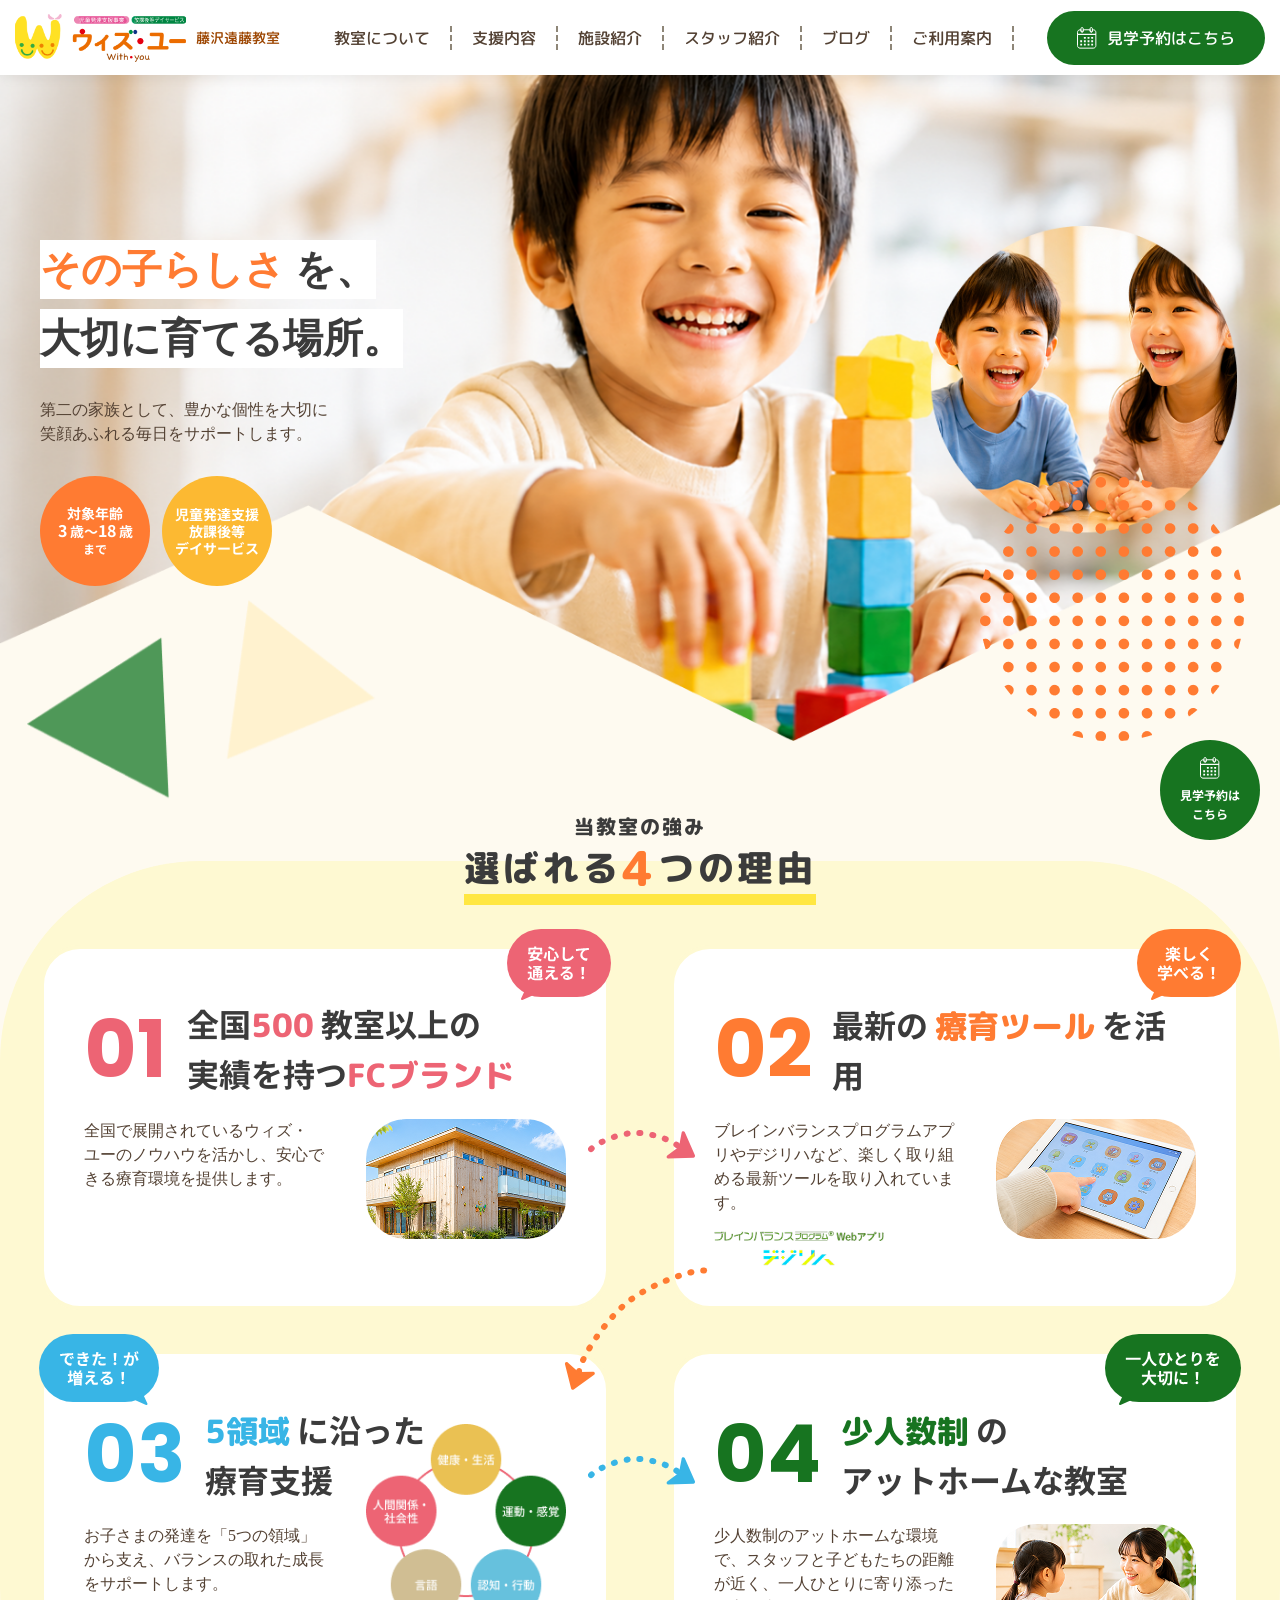
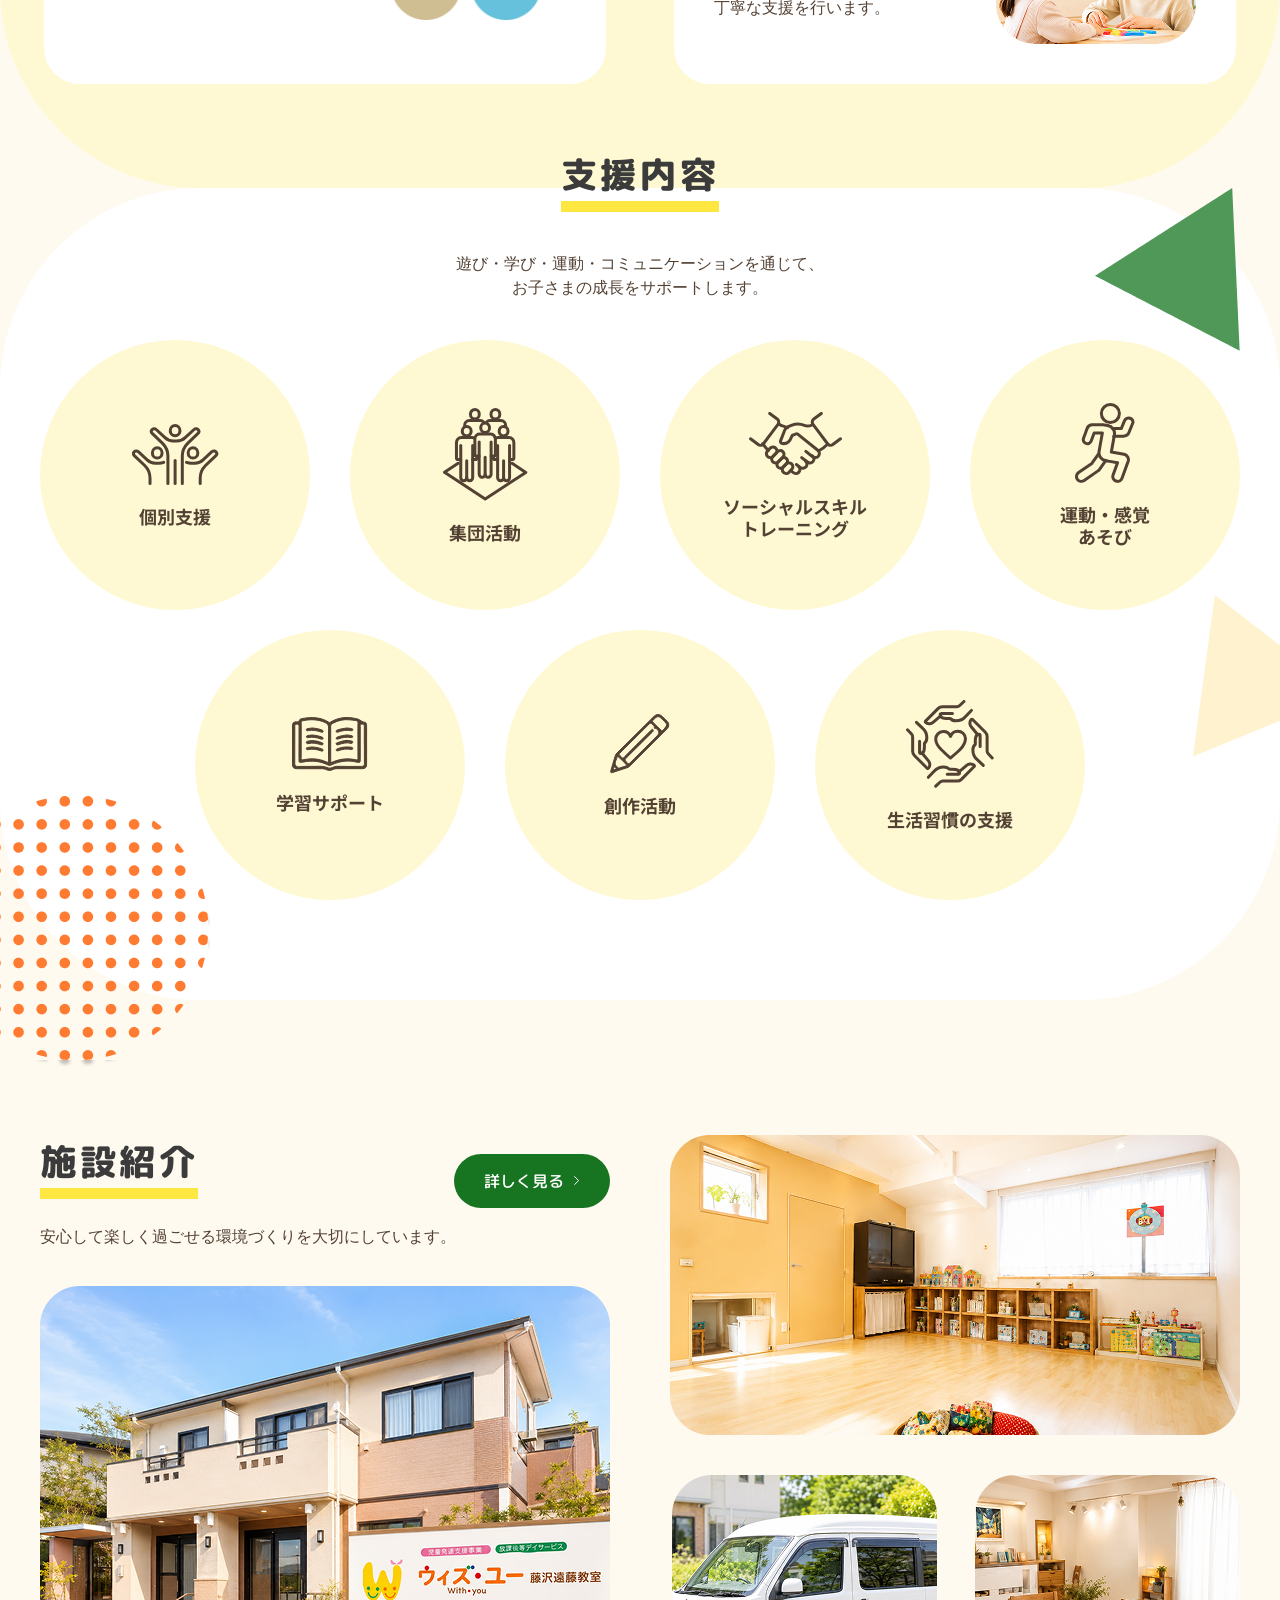
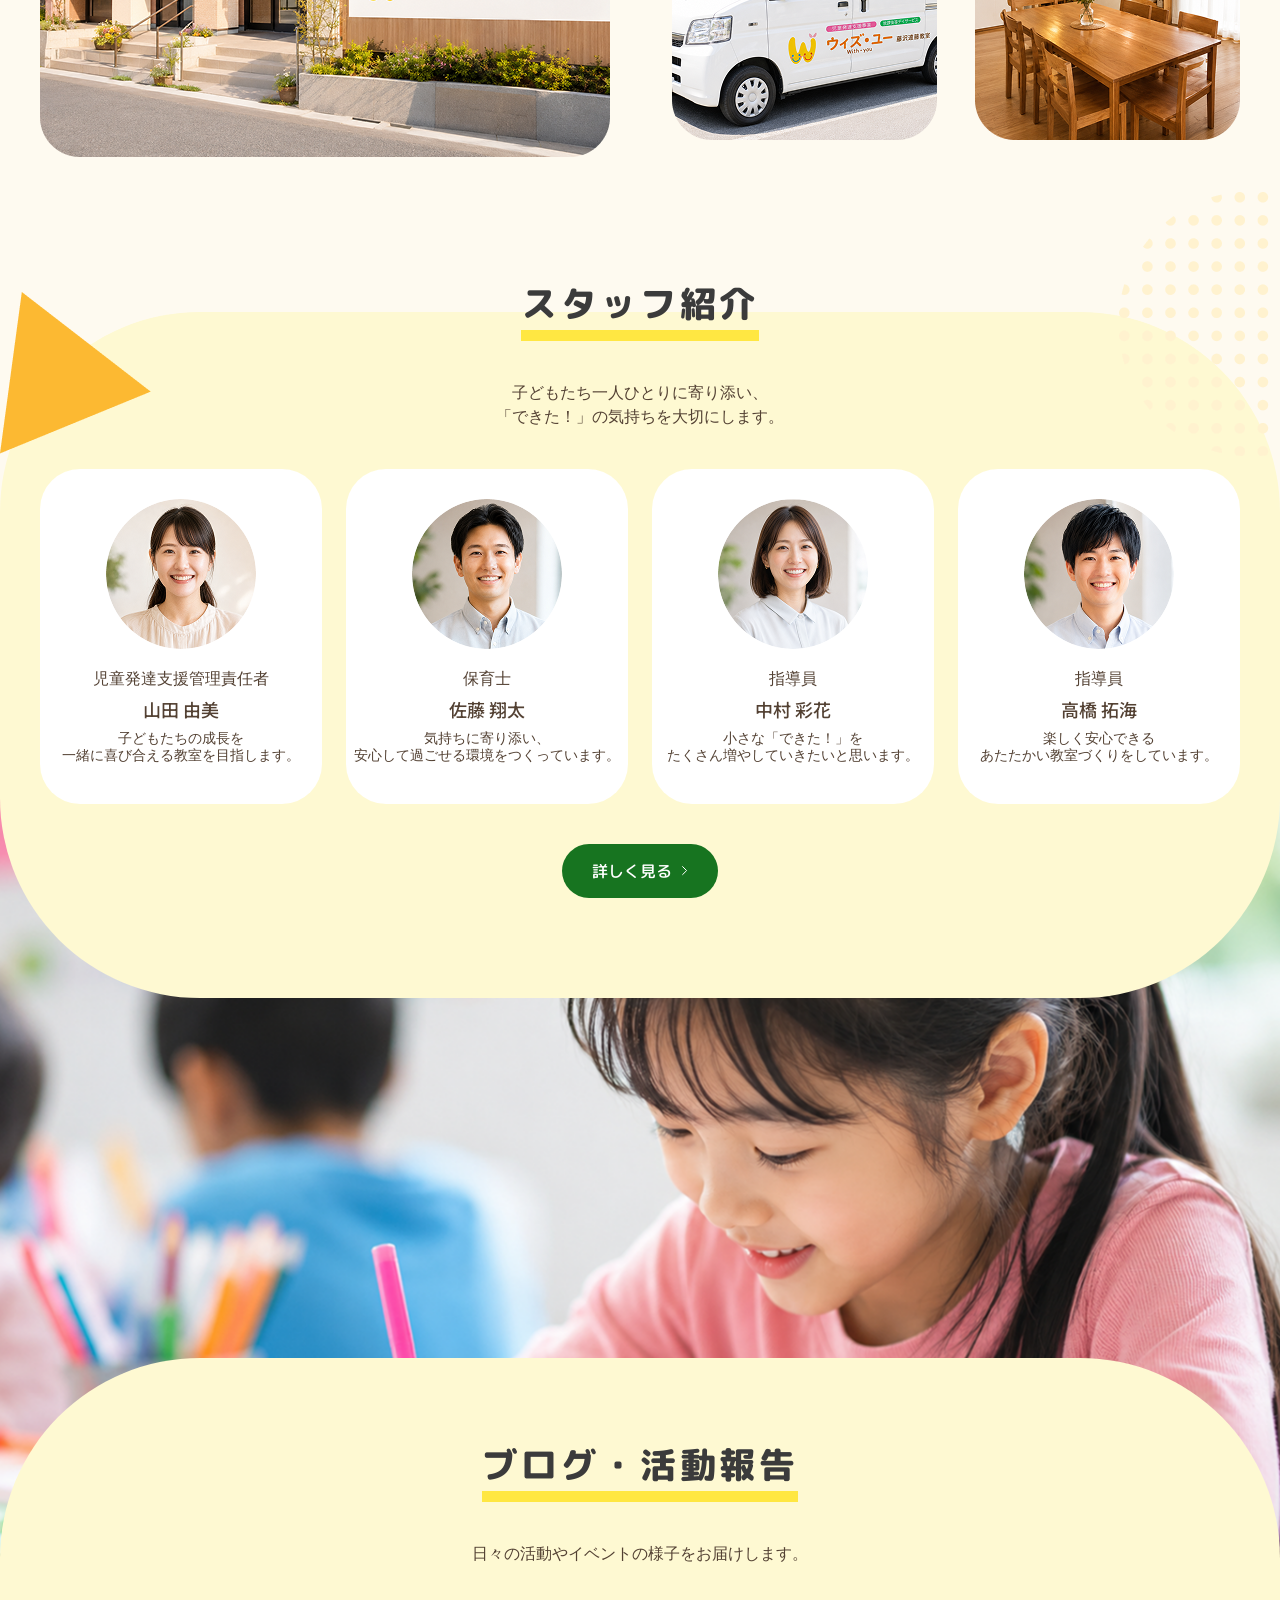
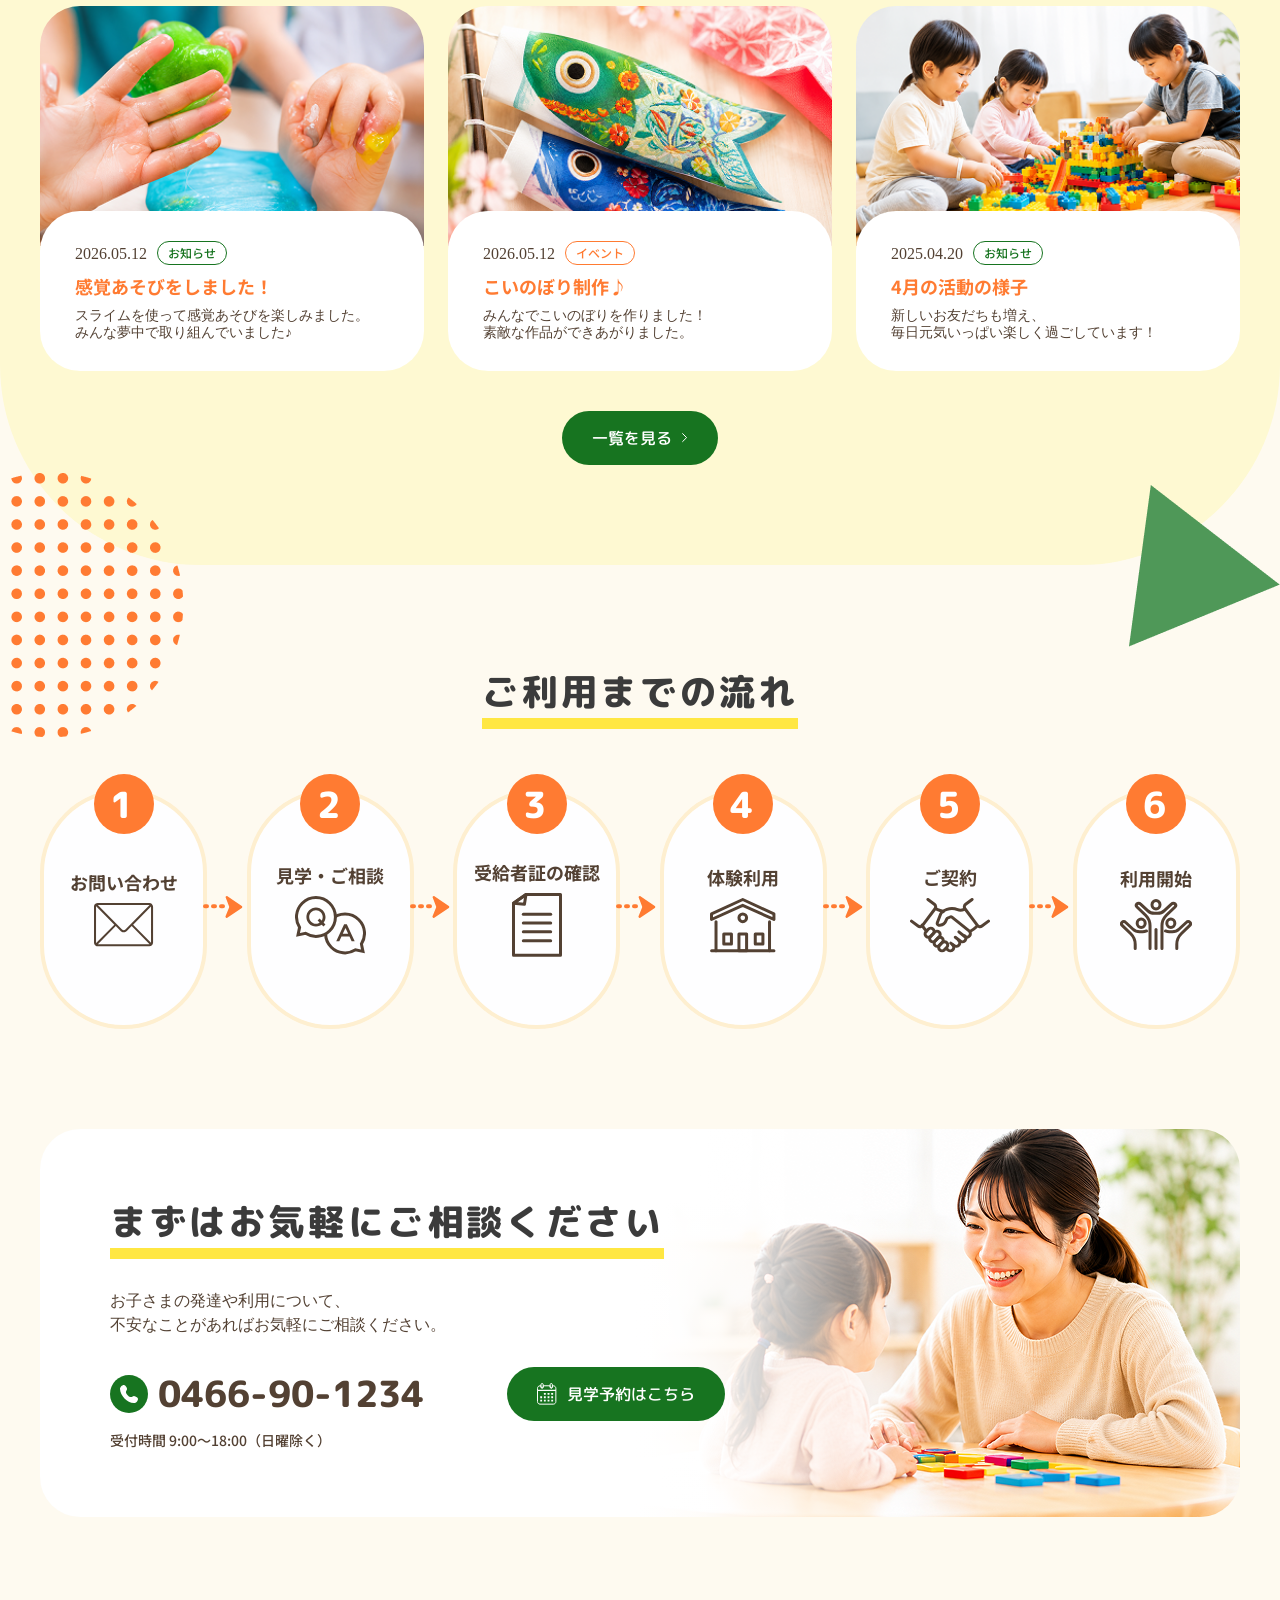
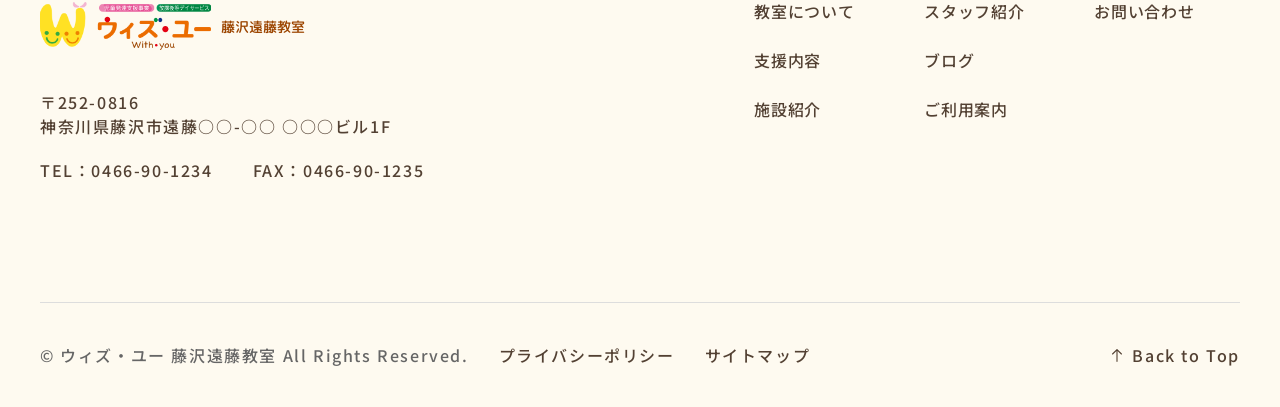
==== index.html @ 4ac77806 "first commit" ====
<!DOCTYPE html>
<html lang="en">
    <head>
        <meta charset="UTF-8">
        <meta name="viewport" content="width=device-width, initial-scale=1.0">
        <meta name="theme-color" content="#4F9858">
        <!-- bootstrap 5-->
        <link href="https://cdn.jsdelivr.net/npm/bootstrap@5.3.3/dist/css/bootstrap.min.css" rel="stylesheet">
        <!-- aos animation -->
        <link href="assets/css/vendors/aos.css" rel="stylesheet">
        <!-- owl carousel -->
        <link href="assets/css/vendors/owl.carousel.min.css" rel="stylesheet">
        <link href="assets/css/vendors/owl.theme.default.min.css" rel="stylesheet">
        <!-- css -->
        <link href="assets/css/vendors/hover.css" rel="stylesheet">
        <link href="assets/css/style.css" rel="stylesheet">
        <link href="assets/css/responsive.css" rel="stylesheet">
        <link href="assets/images/fav.png" rel="icon" type="image/png">
        <title>藤沢遠藤教室 | 公式サイト</title>
    </head>
    <body>
        <div class="layout">
            <section class="header">
                <div class="lg-container">
                    <div class="header-inner">
                        <div class="nav-brand">
                            <a href="index.html">
                                <img src="assets/images/logo.svg" class="logo" alt="">
                            </a>
                            <span>藤沢遠藤教室
                        </span>
                        </div>
                        <div class="nav-bar">
                            <a href="classroom.html">教室について</a>
                            <a href="#">支援内容</a>
                            <a href="facilities.html">施設紹介</a>
                            <a href="#">スタッフ紹介</a>
                            <a href="blog.html">ブログ</a>
                            <a href="contact.html">ご利用案内</a>
                        </div>
                        <div class="nav-action">
                            <a href="contact.html" class="btn btn-primary">
                                <svg width="20" height="22" viewBox="0 0 20 22" fill="none" xmlns="http://www.w3.org/2000/svg">
                                    <path d="M18.85 5.29231V7.38091H0.5V5.29231C0.5 3.91237 1.6194 2.79297 3.00005 2.79297H3.94042V3.94013C3.94042 4.57297 4.45438 5.08694 5.08758 5.08694C5.72078 5.08694 6.23439 4.57297 6.23439 3.94013V2.79297H13.1156V3.94013C13.1156 4.57297 13.6295 5.08694 14.2624 5.08694C14.8952 5.08694 15.4096 4.57297 15.4096 3.94013V2.79297H16.3506C17.7316 2.79297 18.85 3.91237 18.85 5.29231Z" stroke="white" stroke-miterlimit="10"/>
                                    <path d="M6.23416 1.64693V3.94066C6.23416 4.57374 5.72044 5.08758 5.08736 5.08758C4.45427 5.08758 3.94043 4.57386 3.94043 3.94066V1.64693C3.94043 1.0129 4.45427 0.5 5.08736 0.5C5.72044 0.5 6.23416 1.0129 6.23416 1.64693Z" stroke="white" stroke-miterlimit="10"/>
                                    <path d="M15.4096 1.64693V3.94066C15.4096 4.57374 14.8958 5.08758 14.2626 5.08758C13.6294 5.08758 13.1157 4.57386 13.1157 3.94066V1.64693C13.1157 1.0129 13.6296 0.5 14.2626 0.5C14.8957 0.5 15.4096 1.0129 15.4096 1.64693Z" stroke="white" stroke-miterlimit="10"/>
                                    <path d="M18.85 7.38086V18.6439C18.85 20.0249 17.7316 21.1433 16.3506 21.1433H3.00005C1.6194 21.1433 0.5 20.0249 0.5 18.6439V7.38086H18.85Z" stroke="white" stroke-miterlimit="10"/>
                                    <path d="M8.75779 11.4894C8.75779 11.6274 8.64591 11.7394 8.50793 11.7394H7.17271C7.03473 11.7394 6.92285 11.6274 6.92285 11.4894V10.1542C6.92285 10.0161 7.03473 9.9043 7.17271 9.9043H8.50793C8.64591 9.9043 8.75779 10.0162 8.75779 10.1542V11.4894Z" fill="white"/>
                                    <path d="M12.4272 11.4894C12.4272 11.6274 12.3153 11.7394 12.1774 11.7394H10.8421C10.7042 11.7394 10.5923 11.6274 10.5923 11.4894V10.1542C10.5923 10.0161 10.7042 9.9043 10.8421 9.9043H12.1774C12.3153 9.9043 12.4272 10.0162 12.4272 10.1542V11.4894Z" fill="white"/>
                                    <path d="M16.0976 11.4894C16.0976 11.6274 15.9858 11.7394 15.8478 11.7394H14.5126C14.3746 11.7394 14.2627 11.6274 14.2627 11.4894V10.1542C14.2627 10.0161 14.3746 9.9043 14.5126 9.9043H15.8478C15.9856 9.9043 16.0976 10.0162 16.0976 10.1542V11.4894Z" fill="white"/>
                                    <path d="M3.5023 13.3457H4.83752C4.9755 13.3457 5.08738 13.4577 5.08738 13.5956V14.9308C5.08738 15.0686 4.97538 15.1806 4.83752 15.1806H3.5023C3.36432 15.1806 3.25244 15.0686 3.25244 14.9308V13.5956C3.25244 13.4577 3.36444 13.3457 3.5023 13.3457Z" fill="white"/>
                                    <path d="M7.17223 13.3457H8.50744C8.64542 13.3457 8.7573 13.4577 8.7573 13.5956V14.9308C8.7573 15.0686 8.6453 15.1806 8.50744 15.1806H7.17223C7.03424 15.1806 6.92236 15.0686 6.92236 14.9308V13.5956C6.92236 13.4577 7.03436 13.3457 7.17223 13.3457Z" fill="white"/>
                                    <path d="M14.5121 13.3457H15.8473C15.9851 13.3457 16.0971 13.4577 16.0971 13.5956V14.9308C16.0971 15.0686 15.9851 15.1806 15.8473 15.1806H14.5121C14.3742 15.1806 14.2622 15.0686 14.2622 14.9308V13.5956C14.2622 13.4577 14.3742 13.3457 14.5121 13.3457Z" fill="white"/>
                                    <path d="M5.08738 18.3704C5.08738 18.5085 4.9755 18.6202 4.83752 18.6202H3.5023C3.36432 18.6202 3.25244 18.5083 3.25244 18.3704V17.0351C3.25244 16.8972 3.36432 16.7852 3.5023 16.7852H4.83752C4.9755 16.7852 5.08738 16.8972 5.08738 17.0351V18.3704Z" fill="white"/>
                                    <path d="M8.75779 18.3704C8.75779 18.5085 8.64591 18.6202 8.50793 18.6202H7.17271C7.03473 18.6202 6.92285 18.5083 6.92285 18.3704V17.0351C6.92285 16.8972 7.03473 16.7852 7.17271 16.7852H8.50793C8.64591 16.7852 8.75779 16.8972 8.75779 17.0351V18.3704Z" fill="white"/>
                                    <path d="M12.4272 18.3704C12.4272 18.5085 12.3153 18.6202 12.1774 18.6202H10.8421C10.7042 18.6202 10.5923 18.5083 10.5923 18.3704V17.0351C10.5923 16.8972 10.7042 16.7852 10.8421 16.7852H12.1774C12.3153 16.7852 12.4272 16.8972 12.4272 17.0351V18.3704Z" fill="white"/>
                                    <path d="M16.0976 18.3704C16.0976 18.5085 15.9858 18.6202 15.8478 18.6202H14.5126C14.3746 18.6202 14.2627 18.5083 14.2627 18.3704V17.0351C14.2627 16.8972 14.3746 16.7852 14.5126 16.7852H15.8478C15.9856 16.7852 16.0976 16.8972 16.0976 17.0351V18.3704Z" fill="white"/>
                                    <path d="M12.4272 14.9288C12.4272 15.0668 12.3153 15.1788 12.1774 15.1788H10.8421C10.7042 15.1788 10.5923 15.0668 10.5923 14.9288V13.5936C10.5923 13.4555 10.7042 13.3438 10.8421 13.3438H12.1774C12.3153 13.3438 12.4272 13.4556 12.4272 13.5936V14.9288Z" fill="white"/>
                                </svg>
                                見学予約はこちら
                        
                            </a>
                        </div>
                    </div>
                </div>
            </section>
            <section class="mobile-header">
                <div class="nav-brand">
                    <a href="index.html">
                        <img src="assets/images/logo.svg" class="logo" alt="">
                    </a>
                    <span>藤沢遠藤教室
                </span>
                </div>
                <div class="menu-btn" data-bs-toggle="offcanvas" data-bs-target="#mobileNav" aria-controls="mobileNav" style="cursor:pointer;">
                    <svg width="50" height="50" viewBox="0 0 50 50" fill="none" xmlns="http://www.w3.org/2000/svg">
                        <rect width="50" height="50" rx="25" fill="#FCC202"/>
                        <path d="M8.31 19.24C8.17667 19.3133 8.03667 19.33 7.89 19.29C7.74333 19.2567 7.62333 19.1767 7.53 19.05C7.45 18.93 7.42333 18.8 7.45 18.66C7.48333 18.52 7.56333 18.4167 7.69 18.35C9.01667 17.59 10.1133 16.7 10.98 15.68C11.0133 15.6467 11.0067 15.61 10.96 15.57C10.0267 14.8233 9.27 14.24 8.69 13.82C8.57667 13.7333 8.51 13.62 8.49 13.48C8.47 13.34 8.50667 13.2167 8.6 13.11C8.69333 12.9967 8.81333 12.9333 8.96 12.92C9.11333 12.9 9.25 12.9333 9.37 13.02C10.0833 13.5267 10.8267 14.09 11.6 14.71C11.6467 14.7433 11.6867 14.74 11.72 14.7C12.28 13.8533 12.7333 12.9033 13.08 11.85C13.1267 11.7033 13.2167 11.5933 13.35 11.52C13.4833 11.44 13.6267 11.4167 13.78 11.45C13.9267 11.4833 14.0367 11.5633 14.11 11.69C14.19 11.8167 14.2067 11.95 14.16 12.09C13.78 13.3367 13.26 14.4467 12.6 15.42C12.5667 15.4667 12.57 15.5067 12.61 15.54C13.47 16.2667 14.2033 16.91 14.81 17.47C14.9167 17.57 14.97 17.6933 14.97 17.84C14.9767 17.9867 14.9267 18.1133 14.82 18.22C14.7133 18.3267 14.5833 18.3833 14.43 18.39C14.2833 18.39 14.1567 18.34 14.05 18.24C13.3767 17.6133 12.6833 17 11.97 16.4C11.9167 16.36 11.8733 16.36 11.84 16.4C10.9067 17.4933 9.73 18.44 8.31 19.24ZM16.96 11.95H22.54C22.68 11.95 22.8 12 22.9 12.1C23 12.2 23.05 12.32 23.05 12.46C23.05 12.6 23 12.7233 22.9 12.83C22.8 12.93 22.68 12.98 22.54 12.98H16.96C16.82 12.98 16.7 12.93 16.6 12.83C16.5 12.7233 16.45 12.6 16.45 12.46C16.45 12.32 16.5 12.2 16.6 12.1C16.7 12 16.82 11.95 16.96 11.95ZM16.26 18.85C16.12 18.85 16 18.8 15.9 18.7C15.8 18.6 15.75 18.48 15.75 18.34C15.75 18.2 15.8 18.08 15.9 17.98C16 17.8733 16.12 17.82 16.26 17.82H23.24C23.38 17.82 23.5 17.8733 23.6 17.98C23.7 18.08 23.75 18.2 23.75 18.34C23.75 18.48 23.7 18.6 23.6 18.7C23.5 18.8 23.38 18.85 23.24 18.85H16.26ZM25.32 19C25.1933 19 25.0867 18.96 25 18.88C24.9133 18.7933 24.87 18.6867 24.87 18.56C24.87 18.4333 24.9133 18.3267 25 18.24C25.0867 18.1533 25.1933 18.11 25.32 18.11H28.88C28.94 18.11 28.97 18.0833 28.97 18.03L29.23 14.37C29.23 14.3167 29.2033 14.29 29.15 14.29H26.15C26.0233 14.29 25.9167 14.2467 25.83 14.16C25.7433 14.0733 25.7 13.9667 25.7 13.84C25.7 13.7133 25.7433 13.61 25.83 13.53C25.9167 13.4433 26.0233 13.4 26.15 13.4H29.81C29.9633 13.4 30.09 13.4567 30.19 13.57C30.2967 13.6767 30.3467 13.8067 30.34 13.96L30.08 18.03C30.08 18.0833 30.1067 18.11 30.16 18.11H31.18C31.3067 18.11 31.4133 18.1533 31.5 18.24C31.5867 18.3267 31.63 18.4333 31.63 18.56C31.63 18.6867 31.5867 18.7933 31.5 18.88C31.4133 18.96 31.3067 19 31.18 19H25.32ZM33.17 15.92C33.0233 15.92 32.9 15.87 32.8 15.77C32.7 15.67 32.65 15.5467 32.65 15.4C32.65 15.2533 32.7 15.13 32.8 15.03C32.9 14.93 33.0233 14.88 33.17 14.88H40.33C40.4767 14.88 40.6 14.93 40.7 15.03C40.8 15.13 40.85 15.2533 40.85 15.4C40.85 15.5467 40.8 15.67 40.7 15.77C40.6 15.87 40.4767 15.92 40.33 15.92H33.17Z" fill="white"/>
                        <line x1="11.5" y1="24" x2="36.5" y2="24" stroke="white" stroke-width="2"/>
                        <line x1="11.5" y1="30" x2="36.5" y2="30" stroke="white" stroke-width="2"/>
                        <line x1="11.5" y1="36" x2="36.5" y2="36" stroke="white" stroke-width="2"/>
                    </svg>
                </div>
            </section>
            <!-- Mobile Offcanvas Nav -->
            <div class="offcanvas offcanvas-end mobile-offcanvas" tabindex="-1" id="mobileNav" aria-labelledby="mobileNavLabel">
                <div class="offcanvas-header">
                    <div class="nav-brand">
                        <a href="index.html">
                            <img src="assets/images/logo.svg" class="logo" alt="">
                        </a>
                    </div>
                    <button type="button" class="offcanvas-close-btn" data-bs-dismiss="offcanvas" aria-label="Close">
                        <svg width="44" height="44" viewBox="0 0 44 44" fill="none" xmlns="http://www.w3.org/2000/svg">
                            <rect width="44" height="44" rx="22" fill="#FF7B32"/>
                            <line x1="14" y1="14" x2="30" y2="30" stroke="white" stroke-width="2.5" stroke-linecap="round"/>
                            <line x1="30" y1="14" x2="14" y2="30" stroke="white" stroke-width="2.5" stroke-linecap="round"/>
                        </svg>
                    </button>
                </div>
                <div class="offcanvas-body">
                    <nav class="mobile-nav-links">
                        <a href="classroom.html">教室について</a>
                        <a href="#">支援内容</a>
                        <a href="facilities.html">施設紹介</a>
                        <a href="#">スタッフ紹介</a>
                        <a href="blog.html">ブログ</a>
                        <a href="contact.html">ご利用案内</a>
                    </nav>
                    <div class="mobile-nav-action">
                        <a href="contact.html" class="btn btn-primary w-100">
                            <svg width="20" height="22" viewBox="0 0 20 22" fill="none" xmlns="http://www.w3.org/2000/svg">
                                <path d="M18.85 5.29231V7.38091H0.5V5.29231C0.5 3.91237 1.6194 2.79297 3.00005 2.79297H3.94042V3.94013C3.94042 4.57297 4.45438 5.08694 5.08758 5.08694C5.72078 5.08694 6.23439 4.57297 6.23439 3.94013V2.79297H13.1156V3.94013C13.1156 4.57297 13.6295 5.08694 14.2624 5.08694C14.8952 5.08694 15.4096 4.57297 15.4096 3.94013V2.79297H16.3506C17.7316 2.79297 18.85 3.91237 18.85 5.29231Z" stroke="white" stroke-miterlimit="10"/>
                                <path d="M6.23416 1.64693V3.94066C6.23416 4.57374 5.72044 5.08758 5.08736 5.08758C4.45427 5.08758 3.94043 4.57386 3.94043 3.94066V1.64693C3.94043 1.0129 4.45427 0.5 5.08736 0.5C5.72044 0.5 6.23416 1.0129 6.23416 1.64693Z" stroke="white" stroke-miterlimit="10"/>
                                <path d="M15.4096 1.64693V3.94066C15.4096 4.57374 14.8958 5.08758 14.2626 5.08758C13.6294 5.08758 13.1157 4.57386 13.1157 3.94066V1.64693C13.1157 1.0129 13.6296 0.5 14.2626 0.5C14.8957 0.5 15.4096 1.0129 15.4096 1.64693Z" stroke="white" stroke-miterlimit="10"/>
                                <path d="M18.85 7.38086V18.6439C18.85 20.0249 17.7316 21.1433 16.3506 21.1433H3.00005C1.6194 21.1433 0.5 20.0249 0.5 18.6439V7.38086H18.85Z" stroke="white" stroke-miterlimit="10"/>
                                <path d="M8.75779 11.4894C8.75779 11.6274 8.64591 11.7394 8.50793 11.7394H7.17271C7.03473 11.7394 6.92285 11.6274 6.92285 11.4894V10.1542C6.92285 10.0161 7.03473 9.9043 7.17271 9.9043H8.50793C8.64591 9.9043 8.75779 10.0162 8.75779 10.1542V11.4894Z" fill="white"/>
                                <path d="M12.4272 11.4894C12.4272 11.6274 12.3153 11.7394 12.1774 11.7394H10.8421C10.7042 11.7394 10.5923 11.6274 10.5923 11.4894V10.1542C10.5923 10.0161 10.7042 9.9043 10.8421 9.9043H12.1774C12.3153 9.9043 12.4272 10.0162 12.4272 10.1542V11.4894Z" fill="white"/>
                                <path d="M16.0976 11.4894C16.0976 11.6274 15.9858 11.7394 15.8478 11.7394H14.5126C14.3746 11.7394 14.2627 11.6274 14.2627 11.4894V10.1542C14.2627 10.0161 14.3746 9.9043 14.5126 9.9043H15.8478C15.9856 9.9043 16.0976 10.0162 16.0976 10.1542V11.4894Z" fill="white"/>
                                <path d="M3.5023 13.3457H4.83752C4.9755 13.3457 5.08738 13.4577 5.08738 13.5956V14.9308C5.08738 15.0686 4.97538 15.1806 4.83752 15.1806H3.5023C3.36432 15.1806 3.25244 15.0686 3.25244 14.9308V13.5956C3.25244 13.4577 3.36444 13.3457 3.5023 13.3457Z" fill="white"/>
                                <path d="M7.17223 13.3457H8.50744C8.64542 13.3457 8.7573 13.4577 8.7573 13.5956V14.9308C8.7573 15.0686 8.6453 15.1806 8.50744 15.1806H7.17223C7.03424 15.1806 6.92236 15.0686 6.92236 14.9308V13.5956C6.92236 13.4577 7.03436 13.3457 7.17223 13.3457Z" fill="white"/>
                                <path d="M14.5121 13.3457H15.8473C15.9851 13.3457 16.0971 13.4577 16.0971 13.5956V14.9308C16.0971 15.0686 15.9851 15.1806 15.8473 15.1806H14.5121C14.3742 15.1806 14.2622 15.0686 14.2622 14.9308V13.5956C14.2622 13.4577 14.3742 13.3457 14.5121 13.3457Z" fill="white"/>
                                <path d="M5.08738 18.3704C5.08738 18.5085 4.9755 18.6202 4.83752 18.6202H3.5023C3.36432 18.6202 3.25244 18.5083 3.25244 18.3704V17.0351C3.25244 16.8972 3.36432 16.7852 3.5023 16.7852H4.83752C4.9755 16.7852 5.08738 16.8972 5.08738 17.0351V18.3704Z" fill="white"/>
                                <path d="M8.75779 18.3704C8.75779 18.5085 8.64591 18.6202 8.50793 18.6202H7.17271C7.03473 18.6202 6.92285 18.5083 6.92285 18.3704V17.0351C6.92285 16.8972 7.03473 16.7852 7.17271 16.7852H8.50793C8.64591 16.7852 8.75779 16.8972 8.75779 17.0351V18.3704Z" fill="white"/>
                                <path d="M12.4272 18.3704C12.4272 18.5085 12.3153 18.6202 12.1774 18.6202H10.8421C10.7042 18.6202 10.5923 18.5083 10.5923 18.3704V17.0351C10.5923 16.8972 10.7042 16.7852 10.8421 16.7852H12.1774C12.3153 16.7852 12.4272 16.8972 12.4272 17.0351V18.3704Z" fill="white"/>
                                <path d="M16.0976 18.3704C16.0976 18.5085 15.9858 18.6202 15.8478 18.6202H14.5126C14.3746 18.6202 14.2627 18.5083 14.2627 18.3704V17.0351C14.2627 16.8972 14.3746 16.7852 14.5126 16.7852H15.8478C15.9856 16.7852 16.0976 16.8972 16.0976 17.0351V18.3704Z" fill="white"/>
                                <path d="M12.4272 14.9288C12.4272 15.0668 12.3153 15.1788 12.1774 15.1788H10.8421C10.7042 15.1788 10.5923 15.0668 10.5923 14.9288V13.5936C10.5923 13.4555 10.7042 13.3438 10.8421 13.3438H12.1774C12.3153 13.3438 12.4272 13.4556 12.4272 13.5936V14.9288Z" fill="white"/>
                            </svg>
                            見学予約はこちら
                    
                        </a>
                    </div>
                </div>
            </div>
            <section class="hero-section">
                <img src="assets/images/hero-section.png" class="hero-bg d-none-xs" alt="">
                <img src="assets/images/hero-bg-sm.png" class="hero-bg-sm d-show-xs" alt="">
                <img src="assets/images/hero-bottom-left.png" class="hero-bottom-left" alt="">
                <img src="assets/images/hero-bottom-right.png" class="hero-bottom-right" alt="">
                <div class="hero-content">
                    <div class="md-container">
                        <div class="inner-content">
                            <h2 data-aos="fade-up">
                                <span>その子らしさ</span>
                                を、
                        
                            </h2>
                            <h2 data-aos="fade-up" data-aos-delay="100">大切に育てる場所。
                        </h2>
                            <p data-aos="fade-up" data-aos-delay="200">
                                第二の家族として、豊かな個性を大切に
                            <br>笑顔あふれる毎日をサポートします。
                        
                            </p>
                            <div class="circles-row" data-aos="fade-up" data-aos-delay="300">
                                <div class="circle" style="background: #FF7B32;">
                                    <h4>
                                        対象年齢
                                    <br>
                                        <span>3</span>
                                        歳〜<span>18</span>
                                        歳
                                    <br>
                                        <small>まで</small>
                                    </h4>
                                </div>
                                <div class="circle" style="background: #FCB932;">
                                    <h4>
                                        児童発達支援
                                    <br>
                                        放課後等
                                    <br>デイサービス
                                
                                    </h4>
                                </div>
                            </div>
                        </div>
                    </div>
                </div>
            </section>
            <section class="strengths-section">
                <div class="md-container">
                    <div class="center-heading" data-aos="fade-up">
                        <div class="heading">
                            <h6>当教室の強み
                        </h6>
                            <h3>
                                選ばれる<span>4</span>
                                つの理由
                        
                            </h3>
                        </div>
                    </div>
                    <div class="strengths-row" data-aos="fade-up">
                        <div class="strengths-card">
                            <svg width="104" height="71" class="top-right" viewBox="0 0 104 71" fill="none" xmlns="http://www.w3.org/2000/svg">
                                <rect width="104" height="68" rx="34" fill="#ED6474"/>
                                <path d="M27.1702 17.384H29.2182V20.312H27.1702V17.384ZM21.4422 18.84H35.1222V22.632H33.0582V20.616H23.3942V22.632H21.4422V18.84ZM26.5942 21L28.6262 21.416C28.3169 22.0667 27.9862 22.744 27.6342 23.448C27.2929 24.1413 26.9462 24.8347 26.5942 25.528C26.2422 26.2213 25.8955 26.8827 25.5542 27.512C25.2235 28.1307 24.9142 28.6907 24.6262 29.192L22.5942 28.648C22.9035 28.1573 23.2289 27.6027 23.5702 26.984C23.9222 26.3547 24.2742 25.6987 24.6262 25.016C24.9889 24.3227 25.3355 23.6347 25.6662 22.952C26.0075 22.2587 26.3169 21.608 26.5942 21ZM30.6422 24.664L32.8022 24.936C32.4609 26.1733 31.9862 27.224 31.3782 28.088C30.7809 28.9413 30.0555 29.656 29.2022 30.232C28.3595 30.808 27.3835 31.2667 26.2742 31.608C25.1649 31.96 23.9222 32.2373 22.5462 32.44C22.4929 32.28 22.4022 32.088 22.2742 31.864C22.1462 31.6507 22.0075 31.4373 21.8582 31.224C21.7195 31.0107 21.5862 30.8347 21.4582 30.696C23.2075 30.5253 24.7115 30.2267 25.9702 29.8C27.2395 29.3733 28.2635 28.7493 29.0422 27.928C29.8209 27.1067 30.3542 26.0187 30.6422 24.664ZM21.1062 23.368H35.3942V25.176H21.1062V23.368ZM23.7942 28.312L25.1862 26.968C25.9649 27.1813 26.7915 27.4373 27.6662 27.736C28.5515 28.0347 29.4262 28.36 30.2902 28.712C31.1649 29.0533 31.9862 29.4053 32.7542 29.768C33.5329 30.1307 34.1995 30.488 34.7542 30.84L33.2182 32.408C32.7169 32.0667 32.0982 31.704 31.3622 31.32C30.6262 30.9467 29.8262 30.5787 28.9622 30.216C28.0982 29.8427 27.2235 29.4907 26.3382 29.16C25.4529 28.8293 24.6049 28.5467 23.7942 28.312ZM41.0102 21.992H43.0102V29.624C43.0102 30.0187 43.0582 30.2693 43.1542 30.376C43.2609 30.472 43.5062 30.52 43.8902 30.52C43.9649 30.52 44.1035 30.52 44.3062 30.52C44.5089 30.52 44.7275 30.52 44.9622 30.52C45.1969 30.52 45.4155 30.52 45.6182 30.52C45.8209 30.52 45.9755 30.52 46.0822 30.52C46.3382 30.52 46.5302 30.4453 46.6582 30.296C46.7969 30.136 46.8982 29.8373 46.9622 29.4C47.0262 28.9627 47.0742 28.328 47.1062 27.496C47.3302 27.6667 47.6182 27.832 47.9702 27.992C48.3222 28.1413 48.6315 28.2533 48.8982 28.328C48.8342 29.32 48.7169 30.1093 48.5462 30.696C48.3755 31.272 48.1089 31.6773 47.7462 31.912C47.3835 32.1573 46.8769 32.28 46.2262 32.28C46.1409 32.28 46.0075 32.28 45.8262 32.28C45.6555 32.28 45.4582 32.28 45.2342 32.28C45.0209 32.28 44.8075 32.28 44.5942 32.28C44.3809 32.28 44.1835 32.28 44.0022 32.28C43.8315 32.28 43.7089 32.28 43.6342 32.28C42.9515 32.28 42.4182 32.1947 42.0342 32.024C41.6609 31.864 41.3942 31.592 41.2342 31.208C41.0849 30.824 41.0102 30.296 41.0102 29.624V21.992ZM41.0582 18.952L42.3062 17.464C42.9462 17.688 43.5969 17.96 44.2582 18.28C44.9195 18.6 45.5489 18.9307 46.1462 19.272C46.7435 19.6133 47.2555 19.944 47.6822 20.264L46.4182 21.944C46.0022 21.6027 45.4955 21.2507 44.8982 20.888C44.3115 20.5147 43.6822 20.1573 43.0102 19.816C42.3489 19.4747 41.6982 19.1867 41.0582 18.952ZM38.1302 23.128L40.0022 23.512C39.9275 24.248 39.8262 25 39.6982 25.768C39.5702 26.536 39.3942 27.2667 39.1702 27.96C38.9462 28.6427 38.6529 29.2453 38.2902 29.768L36.4982 28.728C36.8182 28.2693 37.0849 27.7413 37.2982 27.144C37.5115 26.5467 37.6875 25.9067 37.8262 25.224C37.9649 24.5413 38.0662 23.8427 38.1302 23.128ZM47.3302 23.368L49.0902 22.504C49.5489 23.0907 49.9755 23.7253 50.3702 24.408C50.7649 25.0907 51.1009 25.768 51.3782 26.44C51.6662 27.112 51.8742 27.7253 52.0022 28.28L50.0662 29.24C49.9595 28.696 49.7729 28.0827 49.5062 27.4C49.2395 26.7067 48.9195 26.008 48.5462 25.304C48.1729 24.6 47.7675 23.9547 47.3302 23.368ZM58.1782 18.312C58.1355 18.6427 58.0929 19 58.0502 19.384C58.0182 19.768 57.9915 20.12 57.9702 20.44C57.9595 20.8773 57.9382 21.4107 57.9062 22.04C57.8849 22.6587 57.8635 23.3093 57.8422 23.992C57.8315 24.6747 57.8155 25.3467 57.7942 26.008C57.7835 26.6693 57.7782 27.2453 57.7782 27.736C57.7782 28.2693 57.8742 28.696 58.0662 29.016C58.2689 29.3253 58.5355 29.5493 58.8662 29.688C59.1969 29.816 59.5702 29.88 59.9862 29.88C60.6475 29.88 61.2502 29.7947 61.7942 29.624C62.3382 29.4427 62.8342 29.2027 63.2822 28.904C63.7302 28.6053 64.1302 28.2587 64.4822 27.864C64.8449 27.4693 65.1702 27.0533 65.4582 26.616L66.9142 28.376C66.6582 28.76 66.3222 29.1653 65.9062 29.592C65.4902 30.0187 64.9942 30.4187 64.4182 30.792C63.8529 31.1653 63.1969 31.4693 62.4502 31.704C61.7035 31.9387 60.8769 32.056 59.9702 32.056C59.0955 32.056 58.3329 31.9173 57.6822 31.64C57.0422 31.3733 56.5409 30.9573 56.1782 30.392C55.8262 29.816 55.6502 29.0747 55.6502 28.168C55.6502 27.7307 55.6555 27.2347 55.6662 26.68C55.6769 26.1147 55.6929 25.528 55.7142 24.92C55.7355 24.312 55.7515 23.72 55.7622 23.144C55.7729 22.5573 55.7835 22.0293 55.7942 21.56C55.8049 21.0907 55.8102 20.7173 55.8102 20.44C55.8102 20.056 55.7942 19.6827 55.7622 19.32C55.7302 18.9467 55.6769 18.6 55.6022 18.28L58.1782 18.312ZM68.8938 19.992C69.2138 19.9813 69.5178 19.9707 69.8058 19.96C70.0938 19.9387 70.3178 19.9227 70.4778 19.912C70.8085 19.88 71.2138 19.8427 71.6938 19.8C72.1738 19.7573 72.7125 19.7093 73.3098 19.656C73.9178 19.6027 74.5631 19.5493 75.2458 19.496C75.9285 19.432 76.6378 19.368 77.3738 19.304C77.9285 19.2613 78.4831 19.224 79.0378 19.192C79.5925 19.1493 80.1151 19.1173 80.6058 19.096C81.1071 19.064 81.5391 19.0427 81.9018 19.032L81.9178 21.08C81.6298 21.08 81.2991 21.0853 80.9258 21.096C80.5525 21.1067 80.1791 21.128 79.8058 21.16C79.4431 21.1813 79.1178 21.224 78.8298 21.288C78.3498 21.416 77.9018 21.6347 77.4858 21.944C77.0805 22.2427 76.7231 22.6 76.4138 23.016C76.1045 23.432 75.8645 23.88 75.6938 24.36C75.5338 24.8293 75.4538 25.304 75.4538 25.784C75.4538 26.3067 75.5445 26.7707 75.7258 27.176C75.9071 27.5707 76.1578 27.912 76.4778 28.2C76.8085 28.4773 77.1925 28.712 77.6298 28.904C78.0671 29.0853 78.5365 29.224 79.0378 29.32C79.5498 29.416 80.0778 29.48 80.6218 29.512L79.8698 31.704C79.1978 31.6613 78.5418 31.5547 77.9018 31.384C77.2725 31.2133 76.6805 30.9787 76.1258 30.68C75.5818 30.3813 75.1018 30.0187 74.6858 29.592C74.2698 29.1547 73.9445 28.6587 73.7098 28.104C73.4751 27.5387 73.3578 26.9093 73.3578 26.216C73.3578 25.4373 73.4805 24.728 73.7258 24.088C73.9711 23.448 74.2751 22.888 74.6378 22.408C75.0005 21.9173 75.3631 21.5387 75.7258 21.272C75.4271 21.304 75.0645 21.3467 74.6378 21.4C74.2218 21.4427 73.7685 21.496 73.2778 21.56C72.7978 21.6133 72.3071 21.672 71.8058 21.736C71.3045 21.8 70.8191 21.8747 70.3498 21.96C69.8911 22.0347 69.4751 22.1093 69.1018 22.184L68.8938 19.992ZM24.6422 42.64V48.544H22.8022V44.416H20.7542V42.64H24.6422ZM24.6422 47.776C24.9622 48.32 25.3995 48.7147 25.9542 48.96C26.5195 49.2053 27.2075 49.344 28.0182 49.376C28.4982 49.3973 29.0742 49.4133 29.7462 49.424C30.4182 49.424 31.1222 49.4187 31.8582 49.408C32.6049 49.3973 33.3355 49.3813 34.0502 49.36C34.7649 49.328 35.3995 49.2853 35.9542 49.232C35.8795 49.3707 35.7995 49.5573 35.7142 49.792C35.6395 50.016 35.5702 50.2453 35.5062 50.48C35.4422 50.7147 35.3889 50.9227 35.3462 51.104C34.8555 51.136 34.2902 51.1573 33.6502 51.168C33.0102 51.1787 32.3489 51.184 31.6662 51.184C30.9835 51.1947 30.3222 51.1947 29.6822 51.184C29.0529 51.184 28.4929 51.1733 28.0022 51.152C27.0422 51.1093 26.2262 50.9547 25.5542 50.688C24.8929 50.4213 24.3222 49.9787 23.8422 49.36C23.4689 49.68 23.0849 49.9947 22.6902 50.304C22.3062 50.624 21.8902 50.9547 21.4422 51.296L20.5462 49.376C20.9302 49.1627 21.3355 48.9173 21.7622 48.64C22.1889 48.3627 22.5942 48.0747 22.9782 47.776H24.6422ZM20.9942 37.968L22.3062 36.736C22.6475 36.96 22.9942 37.2213 23.3462 37.52C23.7089 37.808 24.0502 38.1013 24.3702 38.4C24.6902 38.688 24.9409 38.96 25.1222 39.216L23.6822 40.592C23.5222 40.336 23.2929 40.0533 22.9942 39.744C22.6955 39.4347 22.3702 39.1253 22.0182 38.816C21.6662 38.496 21.3249 38.2133 20.9942 37.968ZM27.4582 39.52L28.6902 38.496C29.1595 38.656 29.6769 38.8533 30.2422 39.088C30.8075 39.312 31.3515 39.5467 31.8742 39.792C32.4075 40.0373 32.8502 40.2613 33.2022 40.464L31.8902 41.616C31.5702 41.4027 31.1542 41.1733 30.6422 40.928C30.1409 40.6827 29.6075 40.4373 29.0422 40.192C28.4769 39.936 27.9489 39.712 27.4582 39.52ZM26.0182 40.416H34.1622V41.808H27.8102V48.704H26.0182V40.416ZM33.2662 40.416H35.0902V47.056C35.0902 47.4507 35.0422 47.76 34.9462 47.984C34.8609 48.1973 34.6902 48.368 34.4342 48.496C34.1889 48.624 33.8849 48.704 33.5222 48.736C33.1702 48.7573 32.7542 48.768 32.2742 48.768C32.2315 48.5333 32.1622 48.2773 32.0662 48C31.9809 47.712 31.8902 47.4613 31.7942 47.248C32.0395 47.2587 32.2849 47.264 32.5302 47.264C32.7755 47.264 32.9409 47.264 33.0262 47.264C33.1115 47.264 33.1702 47.248 33.2022 47.216C33.2449 47.1733 33.2662 47.1093 33.2662 47.024V40.416ZM26.1622 36.944H33.7782V38.4H26.1622V36.944ZM27.0102 42.672H33.8902V44.016H27.0102V42.672ZM27.0102 44.912H33.8902V46.304H27.0102V44.912ZM29.6502 41.072H31.3622V48.64H29.6502V41.072ZM33.0902 36.944H33.5382L33.9062 36.848L35.0422 37.76C34.6689 38.112 34.2475 38.4693 33.7782 38.832C33.3195 39.1947 32.8395 39.536 32.3382 39.856C31.8369 40.1653 31.3409 40.4373 30.8502 40.672C30.7435 40.512 30.5889 40.3253 30.3862 40.112C30.1942 39.8987 30.0342 39.728 29.9062 39.6C30.3115 39.408 30.7169 39.1787 31.1222 38.912C31.5382 38.6347 31.9169 38.352 32.2582 38.064C32.6102 37.776 32.8875 37.5147 33.0902 37.28V36.944ZM41.2342 37.024C41.6822 37.1093 42.1942 37.1947 42.7702 37.28C43.3462 37.3547 43.9382 37.4293 44.5462 37.504C45.1649 37.5787 45.7515 37.6427 46.3062 37.696C46.8715 37.7387 47.3569 37.776 47.7622 37.808L47.5062 39.68C47.0902 39.648 46.5995 39.6053 46.0342 39.552C45.4795 39.488 44.8982 39.4187 44.2902 39.344C43.6929 39.2693 43.1009 39.1947 42.5142 39.12C41.9275 39.0453 41.3995 38.9653 40.9302 38.88L41.2342 37.024ZM48.3222 42.112C48.1089 42.2613 47.9169 42.4053 47.7462 42.544C47.5755 42.672 47.4209 42.8 47.2822 42.928C47.0902 43.0773 46.8662 43.2693 46.6102 43.504C46.3649 43.7387 46.1089 43.9787 45.8422 44.224C45.5755 44.4587 45.3355 44.6773 45.1222 44.88C44.9195 45.0827 44.7702 45.2373 44.6742 45.344C44.7382 45.3333 44.8342 45.3387 44.9622 45.36C45.0902 45.3813 45.1969 45.4133 45.2822 45.456C45.5169 45.5307 45.7089 45.6587 45.8582 45.84C46.0075 46.0107 46.1355 46.2453 46.2422 46.544C46.2955 46.6827 46.3435 46.8427 46.3862 47.024C46.4395 47.1947 46.4929 47.3653 46.5462 47.536C46.5995 47.7067 46.6529 47.8613 46.7062 48C46.7809 48.2453 46.9089 48.432 47.0902 48.56C47.2715 48.688 47.5169 48.752 47.8262 48.752C48.2422 48.752 48.6369 48.7413 49.0102 48.72C49.3835 48.688 49.7355 48.6507 50.0662 48.608C50.3969 48.5653 50.6955 48.5173 50.9622 48.464L50.8342 50.56C50.6209 50.6027 50.3169 50.64 49.9222 50.672C49.5382 50.7147 49.1382 50.7467 48.7222 50.768C48.3169 50.7893 47.9755 50.8 47.6982 50.8C46.9409 50.8 46.3435 50.6987 45.9062 50.496C45.4795 50.304 45.1649 49.9467 44.9622 49.424C44.9195 49.264 44.8662 49.0827 44.8022 48.88C44.7382 48.6773 44.6795 48.48 44.6262 48.288C44.5835 48.0853 44.5409 47.92 44.4982 47.792C44.4129 47.504 44.2902 47.3067 44.1302 47.2C43.9702 47.0827 43.8102 47.024 43.6502 47.024C43.4795 47.024 43.3089 47.0827 43.1382 47.2C42.9675 47.3067 42.7862 47.4613 42.5942 47.664C42.4875 47.7707 42.3542 47.9093 42.1942 48.08C42.0449 48.2507 41.8689 48.4427 41.6662 48.656C41.4742 48.8693 41.2715 49.0987 41.0582 49.344C40.8555 49.5893 40.6422 49.8453 40.4182 50.112C40.1942 50.3787 39.9702 50.656 39.7462 50.944L37.8582 49.616C37.9969 49.488 38.1622 49.344 38.3542 49.184C38.5462 49.0133 38.7489 48.8267 38.9622 48.624C39.1009 48.4853 39.2982 48.288 39.5542 48.032C39.8102 47.7653 40.1035 47.4667 40.4342 47.136C40.7755 46.8053 41.1275 46.4533 41.4902 46.08C41.8635 45.696 42.2369 45.3173 42.6102 44.944C42.9835 44.5707 43.3302 44.2187 43.6502 43.888C43.9809 43.5467 44.2689 43.248 44.5142 42.992C44.2902 43.0027 44.0395 43.0187 43.7622 43.04C43.4849 43.0507 43.1969 43.0667 42.8982 43.088C42.5995 43.0987 42.3062 43.12 42.0182 43.152C41.7302 43.1733 41.4635 43.1947 41.2182 43.216C40.9729 43.2373 40.7542 43.2587 40.5622 43.28C40.2849 43.3013 40.0289 43.3333 39.7942 43.376C39.5595 43.408 39.3569 43.4347 39.1862 43.456L38.9942 41.248C39.1755 41.2587 39.4049 41.2747 39.6822 41.296C39.9595 41.3067 40.2422 41.3067 40.5302 41.296C40.6795 41.296 40.9249 41.2907 41.2662 41.28C41.6182 41.2693 42.0235 41.2533 42.4822 41.232C42.9409 41.2107 43.4049 41.1893 43.8742 41.168C44.3542 41.136 44.8022 41.104 45.2182 41.072C45.6449 41.0293 45.9862 40.992 46.2422 40.96C46.3915 40.9387 46.5569 40.912 46.7382 40.88C46.9302 40.848 47.0689 40.816 47.1542 40.784L48.3222 42.112ZM55.2778 37.808C55.5018 37.84 55.7418 37.8613 55.9978 37.872C56.2538 37.8827 56.4991 37.888 56.7338 37.888C56.9045 37.888 57.1605 37.888 57.5018 37.888C57.8431 37.8773 58.2271 37.8667 58.6538 37.856C59.0911 37.8453 59.5231 37.8347 59.9498 37.824C60.3765 37.8133 60.7605 37.8027 61.1018 37.792C61.4538 37.7707 61.7258 37.7547 61.9178 37.744C62.2485 37.712 62.5098 37.6853 62.7018 37.664C62.8938 37.632 63.0378 37.6 63.1338 37.568L64.1738 38.992C63.9925 39.1093 63.8058 39.2267 63.6138 39.344C63.4218 39.4613 63.2351 39.5893 63.0538 39.728C62.8405 39.8773 62.5845 40.0747 62.2858 40.32C61.9871 40.5547 61.6671 40.8053 61.3258 41.072C60.9951 41.3387 60.6698 41.6 60.3498 41.856C60.0405 42.112 59.7578 42.3413 59.5018 42.544C59.7685 42.48 60.0245 42.4373 60.2698 42.416C60.5151 42.384 60.7658 42.368 61.0218 42.368C61.9285 42.368 62.7391 42.544 63.4538 42.896C64.1791 43.248 64.7498 43.728 65.1658 44.336C65.5925 44.9333 65.8058 45.6213 65.8058 46.4C65.8058 47.2427 65.5925 48.0053 65.1658 48.688C64.7391 49.3707 64.0938 49.9147 63.2298 50.32C62.3765 50.7253 61.3045 50.928 60.0138 50.928C59.2778 50.928 58.6111 50.8213 58.0138 50.608C57.4271 50.3947 56.9631 50.0907 56.6218 49.696C56.2805 49.3013 56.1098 48.8373 56.1098 48.304C56.1098 47.8667 56.2271 47.4613 56.4618 47.088C56.7071 46.704 57.0431 46.3947 57.4698 46.16C57.9071 45.9253 58.4085 45.808 58.9738 45.808C59.7098 45.808 60.3285 45.9573 60.8298 46.256C61.3418 46.544 61.7311 46.9333 61.9978 47.424C62.2751 47.9147 62.4191 48.4533 62.4298 49.04L60.5578 49.296C60.5471 48.7093 60.3978 48.24 60.1098 47.888C59.8325 47.5253 59.4591 47.344 58.9898 47.344C58.6911 47.344 58.4511 47.424 58.2698 47.584C58.0885 47.7333 57.9978 47.9093 57.9978 48.112C57.9978 48.4107 58.1471 48.6507 58.4458 48.832C58.7445 49.0133 59.1338 49.104 59.6138 49.104C60.5205 49.104 61.2778 48.9973 61.8858 48.784C62.4938 48.56 62.9471 48.2453 63.2458 47.84C63.5551 47.424 63.7098 46.9333 63.7098 46.368C63.7098 45.888 63.5605 45.4667 63.2618 45.104C62.9738 44.7413 62.5791 44.4587 62.0778 44.256C61.5765 44.0533 61.0111 43.952 60.3818 43.952C59.7631 43.952 59.1978 44.032 58.6858 44.192C58.1738 44.3413 57.6885 44.56 57.2298 44.848C56.7818 45.1253 56.3391 45.4667 55.9018 45.872C55.4751 46.2667 55.0485 46.7093 54.6218 47.2L53.1658 45.696C53.4538 45.4613 53.7791 45.2 54.1418 44.912C54.5045 44.6133 54.8725 44.304 55.2458 43.984C55.6298 43.664 55.9871 43.3653 56.3178 43.088C56.6591 42.8 56.9471 42.56 57.1818 42.368C57.4058 42.1867 57.6671 41.9733 57.9658 41.728C58.2645 41.4827 58.5738 41.232 58.8938 40.976C59.2138 40.7093 59.5178 40.4587 59.8058 40.224C60.0938 39.9787 60.3338 39.7707 60.5258 39.6C60.3658 39.6 60.1578 39.6053 59.9018 39.616C59.6458 39.6267 59.3631 39.6373 59.0538 39.648C58.7551 39.6587 58.4511 39.6693 58.1418 39.68C57.8431 39.6907 57.5605 39.7067 57.2938 39.728C57.0378 39.7387 56.8245 39.7493 56.6538 39.76C56.4405 39.7707 56.2165 39.7867 55.9818 39.808C55.7471 39.8293 55.5338 39.856 55.3418 39.888L55.2778 37.808ZM74.9418 45.888L74.5098 40.416L74.4298 38.032H77.0858L77.0058 40.416L76.5738 45.888H74.9418ZM75.7578 50.144C75.3525 50.144 75.0165 50.0107 74.7498 49.744C74.4831 49.4773 74.3498 49.1413 74.3498 48.736C74.3498 48.32 74.4831 47.9787 74.7498 47.712C75.0165 47.4453 75.3525 47.312 75.7578 47.312C76.1631 47.312 76.4991 47.4453 76.7658 47.712C77.0325 47.9787 77.1658 48.32 77.1658 48.736C77.1658 49.1413 77.0325 49.4773 76.7658 49.744C76.4991 50.0107 76.1631 50.144 75.7578 50.144Z" fill="white"/>
                                <path d="M14.0948 69.5915L17.5796 61.9248C17.8107 61.4164 18.4134 61.1958 18.9181 61.4349L25.5393 64.5712C26.3107 64.9366 26.2991 66.0383 25.5202 66.3875L15.4142 70.9178C14.5734 71.2947 13.7135 70.4303 14.0948 69.5915Z" fill="#ED6474"/>
                            </svg>
                            <svg width="108" height="34" class="arrow1" viewBox="0 0 108 34" fill="none" xmlns="http://www.w3.org/2000/svg">
                                <path d="M106.941 28.2794L96.8352 5.27555C96.1663 3.75423 93.9428 4.00889 93.6262 5.63769L91.0393 19.2437C90.9561 19.6594 90.7283 20.0279 90.3879 20.2807L79.2736 28.5462C77.9456 29.54 78.6874 31.6507 80.3411 31.5867L105.451 30.6366C106.64 30.5919 107.414 29.3577 106.932 28.2712L106.941 28.2794Z" fill="#ED6474"/>
                                <path d="M3.00012 22.0379C10.4365 14.787 32.2268 6.1262 46.8525 5.85107C64.174 5.52524 91.4194 15.1339 92.3525 22.8508" stroke="#ED6474" stroke-width="6" stroke-linecap="round" stroke-dasharray="1 12"/>
                            </svg>
                            <div class="heading">
                                <div class="number" style="color: #ED6474;">01</div>
                                <div class="text">
                                    全国<span style="color: #ED6474;">500</span>
                                    教室以上の
                                <br>
                                    実績を持つ<span style="color: #ED6474;">FCブランド</span>
                                </div>
                            </div>
                            <div class="discription">
                                <div class="text">
                                    <p>
                                        全国で展開されているウィズ・
                                    <br>ユーのノウハウを活かし、安心できる療育環境を提供します。
                                
                                    </p>
                                </div>
                                <div class="img">
                                    <img src="assets/images/str1.png" alt="">
                                </div>
                            </div>
                        </div data-aos="fade-up">
                        <div class="strengths-card">
                            <svg width="104" height="71" class="top-right d-none-sm" viewBox="0 0 104 71" fill="none" xmlns="http://www.w3.org/2000/svg">
                                <rect width="104" height="68" rx="34" fill="#FF7B32"/>
                                <path d="M28.864 26.504H43.152V28.168H28.864V26.504ZM35.008 25.224H36.96V32.408H35.008V25.224ZM34.416 27.24L35.984 27.912C35.504 28.5413 34.9227 29.1387 34.24 29.704C33.568 30.2587 32.8427 30.7547 32.064 31.192C31.296 31.64 30.5173 32.008 29.728 32.296C29.632 32.1253 29.504 31.9387 29.344 31.736C29.1947 31.544 29.04 31.352 28.88 31.16C28.7307 30.968 28.5813 30.808 28.432 30.68C29.2107 30.456 29.9787 30.168 30.736 29.816C31.4933 29.464 32.192 29.0693 32.832 28.632C33.4827 28.184 34.0107 27.72 34.416 27.24ZM37.536 27.288C37.952 27.7467 38.48 28.1893 39.12 28.616C39.7707 29.032 40.48 29.4053 41.248 29.736C42.0267 30.0667 42.8053 30.3387 43.584 30.552C43.4347 30.6693 43.28 30.824 43.12 31.016C42.96 31.2187 42.8053 31.4213 42.656 31.624C42.5067 31.8267 42.384 32.008 42.288 32.168C41.5093 31.9013 40.7307 31.5547 39.952 31.128C39.1733 30.7013 38.4373 30.2267 37.744 29.704C37.0613 29.1707 36.464 28.6107 35.952 28.024L37.536 27.288ZM34.64 22.904V23.992H37.28V22.904H34.64ZM34.64 20.456V21.528H37.28V20.456H34.64ZM32.864 19H39.136V25.448H32.864V19ZM35.088 17.384L37.232 17.64C37.072 18.0667 36.912 18.4773 36.752 18.872C36.592 19.256 36.4427 19.5867 36.304 19.864L34.608 19.56C34.6933 19.24 34.784 18.8827 34.88 18.488C34.976 18.0827 35.0453 17.7147 35.088 17.384ZM28.752 19.496L30.08 18.392C30.4 18.616 30.7253 18.8613 31.056 19.128C31.3867 19.3947 31.6907 19.672 31.968 19.96C32.256 20.248 32.4853 20.5147 32.656 20.76L31.248 21.992C31.0987 21.7467 30.8853 21.48 30.608 21.192C30.3413 20.8933 30.0427 20.5947 29.712 20.296C29.392 19.9973 29.072 19.7307 28.752 19.496ZM38.736 23.32L39.84 22.04C40.2347 22.2427 40.6667 22.472 41.136 22.728C41.6053 22.984 42.0533 23.2453 42.48 23.512C42.9173 23.7787 43.2747 24.0293 43.552 24.264L42.352 25.704C42.096 25.4693 41.76 25.2133 41.344 24.936C40.9387 24.648 40.5013 24.3653 40.032 24.088C39.5733 23.8 39.1413 23.544 38.736 23.32ZM41.44 18.2L43.088 19.192C42.6613 19.6507 42.208 20.104 41.728 20.552C41.248 21 40.8053 21.384 40.4 21.704L38.96 20.76C39.2373 20.5467 39.5253 20.296 39.824 20.008C40.1227 19.7093 40.416 19.4053 40.704 19.096C40.992 18.776 41.2373 18.4773 41.44 18.2ZM28.48 24.168C28.9707 23.944 29.552 23.6507 30.224 23.288C30.9067 22.9253 31.6 22.5573 32.304 22.184L32.816 23.736C32.2613 24.0773 31.6853 24.4293 31.088 24.792C30.4907 25.144 29.9413 25.464 29.44 25.752L28.48 24.168ZM49.936 18.312C49.8933 18.6427 49.8507 19 49.808 19.384C49.776 19.768 49.7493 20.12 49.728 20.44C49.7173 20.8773 49.696 21.4107 49.664 22.04C49.6427 22.6587 49.6213 23.3093 49.6 23.992C49.5893 24.6747 49.5733 25.3467 49.552 26.008C49.5413 26.6693 49.536 27.2453 49.536 27.736C49.536 28.2693 49.632 28.696 49.824 29.016C50.0267 29.3253 50.2933 29.5493 50.624 29.688C50.9547 29.816 51.328 29.88 51.744 29.88C52.4053 29.88 53.008 29.7947 53.552 29.624C54.096 29.4427 54.592 29.2027 55.04 28.904C55.488 28.6053 55.888 28.2587 56.24 27.864C56.6027 27.4693 56.928 27.0533 57.216 26.616L58.672 28.376C58.416 28.76 58.08 29.1653 57.664 29.592C57.248 30.0187 56.752 30.4187 56.176 30.792C55.6107 31.1653 54.9547 31.4693 54.208 31.704C53.4613 31.9387 52.6347 32.056 51.728 32.056C50.8533 32.056 50.0907 31.9173 49.44 31.64C48.8 31.3733 48.2987 30.9573 47.936 30.392C47.584 29.816 47.408 29.0747 47.408 28.168C47.408 27.7307 47.4133 27.2347 47.424 26.68C47.4347 26.1147 47.4507 25.528 47.472 24.92C47.4933 24.312 47.5093 23.72 47.52 23.144C47.5307 22.5573 47.5413 22.0293 47.552 21.56C47.5627 21.0907 47.568 20.7173 47.568 20.44C47.568 20.056 47.552 19.6827 47.52 19.32C47.488 18.9467 47.4347 18.6 47.36 18.28L49.936 18.312ZM71.744 19.464C71.488 19.6453 71.2373 19.8373 70.992 20.04C70.7467 20.232 70.5333 20.408 70.352 20.568C70.0853 20.7707 69.7653 21.0213 69.392 21.32C69.0293 21.608 68.6453 21.912 68.24 22.232C67.8453 22.5413 67.4613 22.8453 67.088 23.144C66.7147 23.4427 66.3947 23.7093 66.128 23.944C65.8507 24.1893 65.664 24.392 65.568 24.552C65.472 24.7013 65.472 24.8507 65.568 25C65.6747 25.1493 65.872 25.352 66.16 25.608C66.3947 25.8107 66.6933 26.0613 67.056 26.36C67.4293 26.6587 67.8293 26.9893 68.256 27.352C68.6933 27.704 69.136 28.072 69.584 28.456C70.0427 28.8293 70.48 29.2027 70.896 29.576C71.3227 29.9387 71.7013 30.28 72.032 30.6L70.16 32.312C69.712 31.8107 69.248 31.3147 68.768 30.824C68.5227 30.5787 68.2027 30.28 67.808 29.928C67.424 29.5653 67.0027 29.1867 66.544 28.792C66.096 28.3973 65.648 28.008 65.2 27.624C64.752 27.2293 64.3467 26.8773 63.984 26.568C63.4507 26.12 63.104 25.7093 62.944 25.336C62.7947 24.9627 62.816 24.5947 63.008 24.232C63.2107 23.8587 63.5787 23.4533 64.112 23.016C64.432 22.7707 64.7947 22.4827 65.2 22.152C65.6053 21.8107 66.0213 21.464 66.448 21.112C66.8747 20.7493 67.28 20.4027 67.664 20.072C68.048 19.7307 68.3733 19.432 68.64 19.176C68.8747 18.9413 69.1093 18.7013 69.344 18.456C69.5787 18.2107 69.7547 17.9973 69.872 17.816L71.744 19.464ZM23.728 41.872H31.104V43.536H23.728V41.872ZM20.864 45.472H35.184V47.232H20.864V45.472ZM27.024 44.432H28.992V49.376C28.992 49.8667 28.9227 50.2507 28.784 50.528C28.6453 50.8053 28.384 51.0133 28 51.152C27.616 51.2907 27.168 51.376 26.656 51.408C26.144 51.44 25.5467 51.456 24.864 51.456C24.8 51.1787 24.688 50.8587 24.528 50.496C24.3787 50.144 24.2293 49.84 24.08 49.584C24.4213 49.5947 24.768 49.6053 25.12 49.616C25.472 49.6267 25.7813 49.632 26.048 49.632C26.3253 49.632 26.5173 49.6267 26.624 49.616C26.784 49.616 26.8907 49.5947 26.944 49.552C26.9973 49.5093 27.024 49.4347 27.024 49.328V44.432ZM30.496 41.872H30.96L31.376 41.776L32.576 42.704C32.224 43.0987 31.8133 43.4933 31.344 43.888C30.8747 44.2827 30.384 44.656 29.872 45.008C29.36 45.3493 28.8427 45.648 28.32 45.904C28.2027 45.7333 28.0373 45.5413 27.824 45.328C27.6213 45.104 27.4507 44.9227 27.312 44.784C27.728 44.5707 28.1387 44.3147 28.544 44.016C28.96 43.7173 29.3387 43.4133 29.68 43.104C30.0213 42.784 30.2933 42.496 30.496 42.24V41.872ZM21.072 38.944H35.008V42.864H33.12V40.64H22.864V42.864H21.072V38.944ZM32.144 36.512L34.224 37.12C33.8613 37.6533 33.4827 38.176 33.088 38.688C32.6933 39.2 32.336 39.632 32.016 39.984L30.432 39.408C30.6453 39.1307 30.8533 38.8267 31.056 38.496C31.2693 38.1653 31.472 37.8293 31.664 37.488C31.856 37.136 32.016 36.8107 32.144 36.512ZM22.144 37.296L23.776 36.56C24.064 36.88 24.3467 37.2373 24.624 37.632C24.9013 38.016 25.104 38.3627 25.232 38.672L23.504 39.488C23.3867 39.1893 23.1947 38.8373 22.928 38.432C22.672 38.016 22.4107 37.6373 22.144 37.296ZM26.16 36.944L27.856 36.32C28.112 36.6613 28.3573 37.0507 28.592 37.488C28.8373 37.9253 29.0133 38.3093 29.12 38.64L27.312 39.344C27.2267 39.024 27.072 38.64 26.848 38.192C26.6347 37.7333 26.4053 37.3173 26.16 36.944ZM36.48 45.52C36.7147 45.328 36.9333 45.136 37.136 44.944C37.3493 44.752 37.5787 44.528 37.824 44.272C38.0053 44.0693 38.2133 43.8293 38.448 43.552C38.6933 43.264 38.9493 42.9547 39.216 42.624C39.4827 42.2933 39.7493 41.9627 40.016 41.632C40.2827 41.3013 40.544 40.992 40.8 40.704C41.3547 40.064 41.8987 39.7227 42.432 39.68C42.9653 39.6267 43.5253 39.888 44.112 40.464C44.4853 40.816 44.864 41.2213 45.248 41.68C45.632 42.128 46.0107 42.576 46.384 43.024C46.768 43.4613 47.1147 43.8507 47.424 44.192C47.68 44.4693 47.9573 44.768 48.256 45.088C48.5547 45.3973 48.8693 45.7227 49.2 46.064C49.5307 46.3947 49.872 46.736 50.224 47.088C50.5867 47.4293 50.96 47.7707 51.344 48.112L49.664 50C49.28 49.6373 48.88 49.232 48.464 48.784C48.0587 48.3253 47.6587 47.8667 47.264 47.408C46.88 46.9387 46.5173 46.512 46.176 46.128C45.8453 45.7333 45.4987 45.3173 45.136 44.88C44.784 44.4427 44.4373 44.0213 44.096 43.616C43.7653 43.2107 43.472 42.8693 43.216 42.592C43.0347 42.3787 42.8693 42.2453 42.72 42.192C42.5813 42.1387 42.448 42.1547 42.32 42.24C42.192 42.3147 42.048 42.448 41.888 42.64C41.7387 42.8427 41.552 43.0827 41.328 43.36C41.1147 43.6373 40.8907 43.9307 40.656 44.24C40.432 44.5493 40.208 44.8533 39.984 45.152C39.7707 45.44 39.5787 45.696 39.408 45.92C39.2267 46.1867 39.0453 46.464 38.864 46.752C38.6933 47.04 38.5387 47.2907 38.4 47.504L36.48 45.52ZM47.344 38.976C47.4933 39.2 47.664 39.4667 47.856 39.776C48.048 40.0747 48.2347 40.384 48.416 40.704C48.5973 41.0133 48.7467 41.2907 48.864 41.536L47.424 42.16C47.264 41.8293 47.1093 41.52 46.96 41.232C46.8107 40.9333 46.656 40.6507 46.496 40.384C46.336 40.1067 46.1547 39.8293 45.952 39.552L47.344 38.976ZM49.488 38.096C49.6587 38.3093 49.84 38.5707 50.032 38.88C50.224 39.1787 50.4107 39.4827 50.592 39.792C50.784 40.0907 50.9387 40.3573 51.056 40.592L49.664 41.264C49.4933 40.9227 49.328 40.6133 49.168 40.336C49.008 40.0587 48.8427 39.7867 48.672 39.52C48.5013 39.2533 48.3147 38.992 48.112 38.736L49.488 38.096ZM55.52 37.808C55.744 37.84 55.984 37.8613 56.24 37.872C56.496 37.8827 56.7413 37.888 56.976 37.888C57.1467 37.888 57.4027 37.888 57.744 37.888C58.0853 37.8773 58.4693 37.8667 58.896 37.856C59.3333 37.8453 59.7653 37.8347 60.192 37.824C60.6187 37.8133 61.0027 37.8027 61.344 37.792C61.696 37.7707 61.968 37.7547 62.16 37.744C62.4907 37.712 62.752 37.6853 62.944 37.664C63.136 37.632 63.28 37.6 63.376 37.568L64.416 38.992C64.2347 39.1093 64.048 39.2267 63.856 39.344C63.664 39.4613 63.4773 39.5893 63.296 39.728C63.0827 39.8773 62.8267 40.0747 62.528 40.32C62.2293 40.5547 61.9093 40.8053 61.568 41.072C61.2373 41.3387 60.912 41.6 60.592 41.856C60.2827 42.112 60 42.3413 59.744 42.544C60.0107 42.48 60.2667 42.4373 60.512 42.416C60.7573 42.384 61.008 42.368 61.264 42.368C62.1707 42.368 62.9813 42.544 63.696 42.896C64.4213 43.248 64.992 43.728 65.408 44.336C65.8347 44.9333 66.048 45.6213 66.048 46.4C66.048 47.2427 65.8347 48.0053 65.408 48.688C64.9813 49.3707 64.336 49.9147 63.472 50.32C62.6187 50.7253 61.5467 50.928 60.256 50.928C59.52 50.928 58.8533 50.8213 58.256 50.608C57.6693 50.3947 57.2053 50.0907 56.864 49.696C56.5227 49.3013 56.352 48.8373 56.352 48.304C56.352 47.8667 56.4693 47.4613 56.704 47.088C56.9493 46.704 57.2853 46.3947 57.712 46.16C58.1493 45.9253 58.6507 45.808 59.216 45.808C59.952 45.808 60.5707 45.9573 61.072 46.256C61.584 46.544 61.9733 46.9333 62.24 47.424C62.5173 47.9147 62.6613 48.4533 62.672 49.04L60.8 49.296C60.7893 48.7093 60.64 48.24 60.352 47.888C60.0747 47.5253 59.7013 47.344 59.232 47.344C58.9333 47.344 58.6933 47.424 58.512 47.584C58.3307 47.7333 58.24 47.9093 58.24 48.112C58.24 48.4107 58.3893 48.6507 58.688 48.832C58.9867 49.0133 59.376 49.104 59.856 49.104C60.7627 49.104 61.52 48.9973 62.128 48.784C62.736 48.56 63.1893 48.2453 63.488 47.84C63.7973 47.424 63.952 46.9333 63.952 46.368C63.952 45.888 63.8027 45.4667 63.504 45.104C63.216 44.7413 62.8213 44.4587 62.32 44.256C61.8187 44.0533 61.2533 43.952 60.624 43.952C60.0053 43.952 59.44 44.032 58.928 44.192C58.416 44.3413 57.9307 44.56 57.472 44.848C57.024 45.1253 56.5813 45.4667 56.144 45.872C55.7173 46.2667 55.2907 46.7093 54.864 47.2L53.408 45.696C53.696 45.4613 54.0213 45.2 54.384 44.912C54.7467 44.6133 55.1147 44.304 55.488 43.984C55.872 43.664 56.2293 43.3653 56.56 43.088C56.9013 42.8 57.1893 42.56 57.424 42.368C57.648 42.1867 57.9093 41.9733 58.208 41.728C58.5067 41.4827 58.816 41.232 59.136 40.976C59.456 40.7093 59.76 40.4587 60.048 40.224C60.336 39.9787 60.576 39.7707 60.768 39.6C60.608 39.6 60.4 39.6053 60.144 39.616C59.888 39.6267 59.6053 39.6373 59.296 39.648C58.9973 39.6587 58.6933 39.6693 58.384 39.68C58.0853 39.6907 57.8027 39.7067 57.536 39.728C57.28 39.7387 57.0667 39.7493 56.896 39.76C56.6827 39.7707 56.4587 39.7867 56.224 39.808C55.9893 39.8293 55.776 39.856 55.584 39.888L55.52 37.808ZM75.184 45.888L74.752 40.416L74.672 38.032H77.328L77.248 40.416L76.816 45.888H75.184ZM76 50.144C75.5947 50.144 75.2587 50.0107 74.992 49.744C74.7253 49.4773 74.592 49.1413 74.592 48.736C74.592 48.32 74.7253 47.9787 74.992 47.712C75.2587 47.4453 75.5947 47.312 76 47.312C76.4053 47.312 76.7413 47.4453 77.008 47.712C77.2747 47.9787 77.408 48.32 77.408 48.736C77.408 49.1413 77.2747 49.4773 77.008 49.744C76.7413 50.0107 76.4053 50.144 76 50.144Z" fill="white"/>
                                <path d="M14.0948 69.5915L17.5796 61.9248C17.8107 61.4164 18.4134 61.1958 18.9181 61.4349L25.5393 64.5712C26.3107 64.9366 26.2991 66.0383 25.5202 66.3875L15.4142 70.9178C14.5734 71.2947 13.7135 70.4303 14.0948 69.5915Z" fill="#FF7B32"/>
                            </svg>
                            <svg width="104" height="71" class="top-right d-show-sm" viewBox="0 0 104 71" fill="none" xmlns="http://www.w3.org/2000/svg">
                                <rect width="104" height="68" rx="34" fill="#FF7B32"/>
                                <path d="M28.864 26.504H43.152V28.168H28.864V26.504ZM35.008 25.224H36.96V32.408H35.008V25.224ZM34.416 27.24L35.984 27.912C35.504 28.5413 34.9227 29.1387 34.24 29.704C33.568 30.2587 32.8427 30.7547 32.064 31.192C31.296 31.64 30.5173 32.008 29.728 32.296C29.632 32.1253 29.504 31.9387 29.344 31.736C29.1947 31.544 29.04 31.352 28.88 31.16C28.7307 30.968 28.5813 30.808 28.432 30.68C29.2107 30.456 29.9787 30.168 30.736 29.816C31.4933 29.464 32.192 29.0693 32.832 28.632C33.4827 28.184 34.0107 27.72 34.416 27.24ZM37.536 27.288C37.952 27.7467 38.48 28.1893 39.12 28.616C39.7707 29.032 40.48 29.4053 41.248 29.736C42.0267 30.0667 42.8053 30.3387 43.584 30.552C43.4347 30.6693 43.28 30.824 43.12 31.016C42.96 31.2187 42.8053 31.4213 42.656 31.624C42.5067 31.8267 42.384 32.008 42.288 32.168C41.5093 31.9013 40.7307 31.5547 39.952 31.128C39.1733 30.7013 38.4373 30.2267 37.744 29.704C37.0613 29.1707 36.464 28.6107 35.952 28.024L37.536 27.288ZM34.64 22.904V23.992H37.28V22.904H34.64ZM34.64 20.456V21.528H37.28V20.456H34.64ZM32.864 19H39.136V25.448H32.864V19ZM35.088 17.384L37.232 17.64C37.072 18.0667 36.912 18.4773 36.752 18.872C36.592 19.256 36.4427 19.5867 36.304 19.864L34.608 19.56C34.6933 19.24 34.784 18.8827 34.88 18.488C34.976 18.0827 35.0453 17.7147 35.088 17.384ZM28.752 19.496L30.08 18.392C30.4 18.616 30.7253 18.8613 31.056 19.128C31.3867 19.3947 31.6907 19.672 31.968 19.96C32.256 20.248 32.4853 20.5147 32.656 20.76L31.248 21.992C31.0987 21.7467 30.8853 21.48 30.608 21.192C30.3413 20.8933 30.0427 20.5947 29.712 20.296C29.392 19.9973 29.072 19.7307 28.752 19.496ZM38.736 23.32L39.84 22.04C40.2347 22.2427 40.6667 22.472 41.136 22.728C41.6053 22.984 42.0533 23.2453 42.48 23.512C42.9173 23.7787 43.2747 24.0293 43.552 24.264L42.352 25.704C42.096 25.4693 41.76 25.2133 41.344 24.936C40.9387 24.648 40.5013 24.3653 40.032 24.088C39.5733 23.8 39.1413 23.544 38.736 23.32ZM41.44 18.2L43.088 19.192C42.6613 19.6507 42.208 20.104 41.728 20.552C41.248 21 40.8053 21.384 40.4 21.704L38.96 20.76C39.2373 20.5467 39.5253 20.296 39.824 20.008C40.1227 19.7093 40.416 19.4053 40.704 19.096C40.992 18.776 41.2373 18.4773 41.44 18.2ZM28.48 24.168C28.9707 23.944 29.552 23.6507 30.224 23.288C30.9067 22.9253 31.6 22.5573 32.304 22.184L32.816 23.736C32.2613 24.0773 31.6853 24.4293 31.088 24.792C30.4907 25.144 29.9413 25.464 29.44 25.752L28.48 24.168ZM49.936 18.312C49.8933 18.6427 49.8507 19 49.808 19.384C49.776 19.768 49.7493 20.12 49.728 20.44C49.7173 20.8773 49.696 21.4107 49.664 22.04C49.6427 22.6587 49.6213 23.3093 49.6 23.992C49.5893 24.6747 49.5733 25.3467 49.552 26.008C49.5413 26.6693 49.536 27.2453 49.536 27.736C49.536 28.2693 49.632 28.696 49.824 29.016C50.0267 29.3253 50.2933 29.5493 50.624 29.688C50.9547 29.816 51.328 29.88 51.744 29.88C52.4053 29.88 53.008 29.7947 53.552 29.624C54.096 29.4427 54.592 29.2027 55.04 28.904C55.488 28.6053 55.888 28.2587 56.24 27.864C56.6027 27.4693 56.928 27.0533 57.216 26.616L58.672 28.376C58.416 28.76 58.08 29.1653 57.664 29.592C57.248 30.0187 56.752 30.4187 56.176 30.792C55.6107 31.1653 54.9547 31.4693 54.208 31.704C53.4613 31.9387 52.6347 32.056 51.728 32.056C50.8533 32.056 50.0907 31.9173 49.44 31.64C48.8 31.3733 48.2987 30.9573 47.936 30.392C47.584 29.816 47.408 29.0747 47.408 28.168C47.408 27.7307 47.4133 27.2347 47.424 26.68C47.4347 26.1147 47.4507 25.528 47.472 24.92C47.4933 24.312 47.5093 23.72 47.52 23.144C47.5307 22.5573 47.5413 22.0293 47.552 21.56C47.5627 21.0907 47.568 20.7173 47.568 20.44C47.568 20.056 47.552 19.6827 47.52 19.32C47.488 18.9467 47.4347 18.6 47.36 18.28L49.936 18.312ZM71.744 19.464C71.488 19.6453 71.2373 19.8373 70.992 20.04C70.7467 20.232 70.5333 20.408 70.352 20.568C70.0853 20.7707 69.7653 21.0213 69.392 21.32C69.0293 21.608 68.6453 21.912 68.24 22.232C67.8453 22.5413 67.4613 22.8453 67.088 23.144C66.7147 23.4427 66.3947 23.7093 66.128 23.944C65.8507 24.1893 65.664 24.392 65.568 24.552C65.472 24.7013 65.472 24.8507 65.568 25C65.6747 25.1493 65.872 25.352 66.16 25.608C66.3947 25.8107 66.6933 26.0613 67.056 26.36C67.4293 26.6587 67.8293 26.9893 68.256 27.352C68.6933 27.704 69.136 28.072 69.584 28.456C70.0427 28.8293 70.48 29.2027 70.896 29.576C71.3227 29.9387 71.7013 30.28 72.032 30.6L70.16 32.312C69.712 31.8107 69.248 31.3147 68.768 30.824C68.5227 30.5787 68.2027 30.28 67.808 29.928C67.424 29.5653 67.0027 29.1867 66.544 28.792C66.096 28.3973 65.648 28.008 65.2 27.624C64.752 27.2293 64.3467 26.8773 63.984 26.568C63.4507 26.12 63.104 25.7093 62.944 25.336C62.7947 24.9627 62.816 24.5947 63.008 24.232C63.2107 23.8587 63.5787 23.4533 64.112 23.016C64.432 22.7707 64.7947 22.4827 65.2 22.152C65.6053 21.8107 66.0213 21.464 66.448 21.112C66.8747 20.7493 67.28 20.4027 67.664 20.072C68.048 19.7307 68.3733 19.432 68.64 19.176C68.8747 18.9413 69.1093 18.7013 69.344 18.456C69.5787 18.2107 69.7547 17.9973 69.872 17.816L71.744 19.464ZM23.728 41.872H31.104V43.536H23.728V41.872ZM20.864 45.472H35.184V47.232H20.864V45.472ZM27.024 44.432H28.992V49.376C28.992 49.8667 28.9227 50.2507 28.784 50.528C28.6453 50.8053 28.384 51.0133 28 51.152C27.616 51.2907 27.168 51.376 26.656 51.408C26.144 51.44 25.5467 51.456 24.864 51.456C24.8 51.1787 24.688 50.8587 24.528 50.496C24.3787 50.144 24.2293 49.84 24.08 49.584C24.4213 49.5947 24.768 49.6053 25.12 49.616C25.472 49.6267 25.7813 49.632 26.048 49.632C26.3253 49.632 26.5173 49.6267 26.624 49.616C26.784 49.616 26.8907 49.5947 26.944 49.552C26.9973 49.5093 27.024 49.4347 27.024 49.328V44.432ZM30.496 41.872H30.96L31.376 41.776L32.576 42.704C32.224 43.0987 31.8133 43.4933 31.344 43.888C30.8747 44.2827 30.384 44.656 29.872 45.008C29.36 45.3493 28.8427 45.648 28.32 45.904C28.2027 45.7333 28.0373 45.5413 27.824 45.328C27.6213 45.104 27.4507 44.9227 27.312 44.784C27.728 44.5707 28.1387 44.3147 28.544 44.016C28.96 43.7173 29.3387 43.4133 29.68 43.104C30.0213 42.784 30.2933 42.496 30.496 42.24V41.872ZM21.072 38.944H35.008V42.864H33.12V40.64H22.864V42.864H21.072V38.944ZM32.144 36.512L34.224 37.12C33.8613 37.6533 33.4827 38.176 33.088 38.688C32.6933 39.2 32.336 39.632 32.016 39.984L30.432 39.408C30.6453 39.1307 30.8533 38.8267 31.056 38.496C31.2693 38.1653 31.472 37.8293 31.664 37.488C31.856 37.136 32.016 36.8107 32.144 36.512ZM22.144 37.296L23.776 36.56C24.064 36.88 24.3467 37.2373 24.624 37.632C24.9013 38.016 25.104 38.3627 25.232 38.672L23.504 39.488C23.3867 39.1893 23.1947 38.8373 22.928 38.432C22.672 38.016 22.4107 37.6373 22.144 37.296ZM26.16 36.944L27.856 36.32C28.112 36.6613 28.3573 37.0507 28.592 37.488C28.8373 37.9253 29.0133 38.3093 29.12 38.64L27.312 39.344C27.2267 39.024 27.072 38.64 26.848 38.192C26.6347 37.7333 26.4053 37.3173 26.16 36.944ZM36.48 45.52C36.7147 45.328 36.9333 45.136 37.136 44.944C37.3493 44.752 37.5787 44.528 37.824 44.272C38.0053 44.0693 38.2133 43.8293 38.448 43.552C38.6933 43.264 38.9493 42.9547 39.216 42.624C39.4827 42.2933 39.7493 41.9627 40.016 41.632C40.2827 41.3013 40.544 40.992 40.8 40.704C41.3547 40.064 41.8987 39.7227 42.432 39.68C42.9653 39.6267 43.5253 39.888 44.112 40.464C44.4853 40.816 44.864 41.2213 45.248 41.68C45.632 42.128 46.0107 42.576 46.384 43.024C46.768 43.4613 47.1147 43.8507 47.424 44.192C47.68 44.4693 47.9573 44.768 48.256 45.088C48.5547 45.3973 48.8693 45.7227 49.2 46.064C49.5307 46.3947 49.872 46.736 50.224 47.088C50.5867 47.4293 50.96 47.7707 51.344 48.112L49.664 50C49.28 49.6373 48.88 49.232 48.464 48.784C48.0587 48.3253 47.6587 47.8667 47.264 47.408C46.88 46.9387 46.5173 46.512 46.176 46.128C45.8453 45.7333 45.4987 45.3173 45.136 44.88C44.784 44.4427 44.4373 44.0213 44.096 43.616C43.7653 43.2107 43.472 42.8693 43.216 42.592C43.0347 42.3787 42.8693 42.2453 42.72 42.192C42.5813 42.1387 42.448 42.1547 42.32 42.24C42.192 42.3147 42.048 42.448 41.888 42.64C41.7387 42.8427 41.552 43.0827 41.328 43.36C41.1147 43.6373 40.8907 43.9307 40.656 44.24C40.432 44.5493 40.208 44.8533 39.984 45.152C39.7707 45.44 39.5787 45.696 39.408 45.92C39.2267 46.1867 39.0453 46.464 38.864 46.752C38.6933 47.04 38.5387 47.2907 38.4 47.504L36.48 45.52ZM47.344 38.976C47.4933 39.2 47.664 39.4667 47.856 39.776C48.048 40.0747 48.2347 40.384 48.416 40.704C48.5973 41.0133 48.7467 41.2907 48.864 41.536L47.424 42.16C47.264 41.8293 47.1093 41.52 46.96 41.232C46.8107 40.9333 46.656 40.6507 46.496 40.384C46.336 40.1067 46.1547 39.8293 45.952 39.552L47.344 38.976ZM49.488 38.096C49.6587 38.3093 49.84 38.5707 50.032 38.88C50.224 39.1787 50.4107 39.4827 50.592 39.792C50.784 40.0907 50.9387 40.3573 51.056 40.592L49.664 41.264C49.4933 40.9227 49.328 40.6133 49.168 40.336C49.008 40.0587 48.8427 39.7867 48.672 39.52C48.5013 39.2533 48.3147 38.992 48.112 38.736L49.488 38.096ZM55.52 37.808C55.744 37.84 55.984 37.8613 56.24 37.872C56.496 37.8827 56.7413 37.888 56.976 37.888C57.1467 37.888 57.4027 37.888 57.744 37.888C58.0853 37.8773 58.4693 37.8667 58.896 37.856C59.3333 37.8453 59.7653 37.8347 60.192 37.824C60.6187 37.8133 61.0027 37.8027 61.344 37.792C61.696 37.7707 61.968 37.7547 62.16 37.744C62.4907 37.712 62.752 37.6853 62.944 37.664C63.136 37.632 63.28 37.6 63.376 37.568L64.416 38.992C64.2347 39.1093 64.048 39.2267 63.856 39.344C63.664 39.4613 63.4773 39.5893 63.296 39.728C63.0827 39.8773 62.8267 40.0747 62.528 40.32C62.2293 40.5547 61.9093 40.8053 61.568 41.072C61.2373 41.3387 60.912 41.6 60.592 41.856C60.2827 42.112 60 42.3413 59.744 42.544C60.0107 42.48 60.2667 42.4373 60.512 42.416C60.7573 42.384 61.008 42.368 61.264 42.368C62.1707 42.368 62.9813 42.544 63.696 42.896C64.4213 43.248 64.992 43.728 65.408 44.336C65.8347 44.9333 66.048 45.6213 66.048 46.4C66.048 47.2427 65.8347 48.0053 65.408 48.688C64.9813 49.3707 64.336 49.9147 63.472 50.32C62.6187 50.7253 61.5467 50.928 60.256 50.928C59.52 50.928 58.8533 50.8213 58.256 50.608C57.6693 50.3947 57.2053 50.0907 56.864 49.696C56.5227 49.3013 56.352 48.8373 56.352 48.304C56.352 47.8667 56.4693 47.4613 56.704 47.088C56.9493 46.704 57.2853 46.3947 57.712 46.16C58.1493 45.9253 58.6507 45.808 59.216 45.808C59.952 45.808 60.5707 45.9573 61.072 46.256C61.584 46.544 61.9733 46.9333 62.24 47.424C62.5173 47.9147 62.6613 48.4533 62.672 49.04L60.8 49.296C60.7893 48.7093 60.64 48.24 60.352 47.888C60.0747 47.5253 59.7013 47.344 59.232 47.344C58.9333 47.344 58.6933 47.424 58.512 47.584C58.3307 47.7333 58.24 47.9093 58.24 48.112C58.24 48.4107 58.3893 48.6507 58.688 48.832C58.9867 49.0133 59.376 49.104 59.856 49.104C60.7627 49.104 61.52 48.9973 62.128 48.784C62.736 48.56 63.1893 48.2453 63.488 47.84C63.7973 47.424 63.952 46.9333 63.952 46.368C63.952 45.888 63.8027 45.4667 63.504 45.104C63.216 44.7413 62.8213 44.4587 62.32 44.256C61.8187 44.0533 61.2533 43.952 60.624 43.952C60.0053 43.952 59.44 44.032 58.928 44.192C58.416 44.3413 57.9307 44.56 57.472 44.848C57.024 45.1253 56.5813 45.4667 56.144 45.872C55.7173 46.2667 55.2907 46.7093 54.864 47.2L53.408 45.696C53.696 45.4613 54.0213 45.2 54.384 44.912C54.7467 44.6133 55.1147 44.304 55.488 43.984C55.872 43.664 56.2293 43.3653 56.56 43.088C56.9013 42.8 57.1893 42.56 57.424 42.368C57.648 42.1867 57.9093 41.9733 58.208 41.728C58.5067 41.4827 58.816 41.232 59.136 40.976C59.456 40.7093 59.76 40.4587 60.048 40.224C60.336 39.9787 60.576 39.7707 60.768 39.6C60.608 39.6 60.4 39.6053 60.144 39.616C59.888 39.6267 59.6053 39.6373 59.296 39.648C58.9973 39.6587 58.6933 39.6693 58.384 39.68C58.0853 39.6907 57.8027 39.7067 57.536 39.728C57.28 39.7387 57.0667 39.7493 56.896 39.76C56.6827 39.7707 56.4587 39.7867 56.224 39.808C55.9893 39.8293 55.776 39.856 55.584 39.888L55.52 37.808ZM75.184 45.888L74.752 40.416L74.672 38.032H77.328L77.248 40.416L76.816 45.888H75.184ZM76 50.144C75.5947 50.144 75.2587 50.0107 74.992 49.744C74.7253 49.4773 74.592 49.1413 74.592 48.736C74.592 48.32 74.7253 47.9787 74.992 47.712C75.2587 47.4453 75.5947 47.312 76 47.312C76.4053 47.312 76.7413 47.4453 77.008 47.712C77.2747 47.9787 77.408 48.32 77.408 48.736C77.408 49.1413 77.2747 49.4773 77.008 49.744C76.7413 50.0107 76.4053 50.144 76 50.144Z" fill="white"/>
                                <path d="M88.4052 69.5915L84.9204 61.9248C84.6893 61.4164 84.0866 61.1958 83.5819 61.4349L76.9607 64.5712C76.1893 64.9366 76.2009 66.0383 76.9798 66.3875L87.0858 70.9178C87.9266 71.2947 88.7865 70.4303 88.4052 69.5915Z" fill="#FF7B32"/>
                            </svg>
                            <svg width="173" height="151" class="arrow2 d-none-sm" viewBox="0 0 173 151" fill="none" xmlns="http://www.w3.org/2000/svg">
                                <path d="M27.1182 143.565L20.9975 119.196C20.5931 117.584 22.5058 116.422 23.7546 117.515L34.1403 126.677C34.4609 126.955 34.8668 127.106 35.2907 127.097L49.1387 126.812C50.7971 126.783 51.5052 128.906 50.1596 129.869L29.7407 144.513C28.7735 145.208 27.4059 144.707 27.12 143.553L27.1182 143.565Z" fill="#FF7B32"/>
                                <path d="M160.135 25.4986C149.815 24.3299 103.528 38.9482 79.6352 60.4984C54.1354 83.4985 31.3217 123.666 35.3159 130.335" stroke="#FF7B32" stroke-width="6" stroke-linecap="round" stroke-dasharray="1 12"/>
                            </svg>
                            <svg width="79" height="108" class="arrow2 d-show-sm" viewBox="0 0 79 108" fill="none" xmlns="http://www.w3.org/2000/svg">
                                <path d="M53.0498 105.106L68.6625 85.4194C69.6947 84.1169 68.4303 82.2703 66.8424 82.7518L53.605 86.8245C53.1986 86.9453 52.7664 86.9161 52.3838 86.7334L39.8817 80.7713C38.3825 80.0619 36.8633 81.7043 37.6928 83.1363L50.2694 104.89C50.865 105.921 52.3175 106.028 53.053 105.094L53.0498 105.106Z" fill="#FF7B32"/>
                                <path d="M9.98239 10.3012C19.8683 13.4861 37.7099 28.7013 44.7894 41.5024C53.1738 56.6629 57.4143 85.2401 51.0285 89.6721" stroke="#FF7B32" stroke-width="6" stroke-linecap="round" stroke-dasharray="1 12"/>
                            </svg>
                            <div class="heading">
                                <div class="number" style="color: #FF7B32;">02</div>
                                <div class="text">
                                    最新の <span style="color: #FF7B32;">療育ツール</span>
                                    を活用
                                </div>
                            </div>
                            <div class="discription">
                                <div class="text">
                                    <p>ブレインバランスプログラムアプリやデジリハなど、楽しく取り組める最新ツールを取り入れています。
                                </p>
                                    <img src="assets/images/frame-135.png" class="w-100" alt="">
                                </div>
                                <div class="img">
                                    <img src="assets/images/str2.png" alt="">
                                </div>
                            </div>
                        </div data-aos="fade-up">
                        <div class="strengths-card">
                            <svg width="120" height="71" class="top-left d-none-sm" viewBox="0 0 120 71" fill="none" xmlns="http://www.w3.org/2000/svg">
                                <rect width="120" height="68" rx="34" fill="#38B5E6"/>
                                <path d="M21.104 20.024C21.424 20.0133 21.728 20.0027 22.016 19.992C22.304 19.9707 22.5227 19.9547 22.672 19.944C23.0027 19.9227 23.408 19.8907 23.888 19.848C24.3787 19.7947 24.9227 19.7413 25.52 19.688C26.128 19.6347 26.7733 19.5813 27.456 19.528C28.1387 19.4747 28.848 19.416 29.584 19.352C30.1387 19.2987 30.688 19.256 31.232 19.224C31.7867 19.1813 32.3093 19.1493 32.8 19.128C33.3013 19.096 33.7387 19.0747 34.112 19.064L34.128 21.112C33.84 21.112 33.5093 21.1173 33.136 21.128C32.7627 21.1387 32.3893 21.16 32.016 21.192C31.6533 21.2133 31.328 21.2613 31.04 21.336C30.56 21.464 30.112 21.6827 29.696 21.992C29.28 22.2907 28.9173 22.648 28.608 23.064C28.3093 23.4693 28.0747 23.912 27.904 24.392C27.7333 24.8613 27.648 25.336 27.648 25.816C27.648 26.3387 27.7387 26.8027 27.92 27.208C28.112 27.6027 28.368 27.944 28.688 28.232C29.0187 28.5093 29.4027 28.744 29.84 28.936C30.2773 29.1173 30.7467 29.256 31.248 29.352C31.76 29.448 32.288 29.512 32.832 29.544L32.08 31.736C31.408 31.6933 30.752 31.5867 30.112 31.416C29.4827 31.2453 28.8907 31.0107 28.336 30.712C27.7813 30.4133 27.296 30.0507 26.88 29.624C26.4747 29.1867 26.1493 28.6907 25.904 28.136C25.6693 27.5707 25.552 26.9413 25.552 26.248C25.552 25.48 25.6747 24.776 25.92 24.136C26.1653 23.4853 26.4693 22.92 26.832 22.44C27.2053 21.9493 27.5733 21.5707 27.936 21.304C27.6373 21.3467 27.2747 21.3893 26.848 21.432C26.432 21.4747 25.9787 21.528 25.488 21.592C25.008 21.6453 24.5173 21.704 24.016 21.768C23.5147 21.832 23.0293 21.9067 22.56 21.992C22.1013 22.0667 21.6853 22.1413 21.312 22.216L21.104 20.024ZM31.84 22.68C31.9787 22.872 32.1227 23.1013 32.272 23.368C32.432 23.624 32.5867 23.8853 32.736 24.152C32.8853 24.408 33.0133 24.6427 33.12 24.856L31.904 25.4C31.7013 24.952 31.504 24.5573 31.312 24.216C31.1307 23.8747 30.912 23.528 30.656 23.176L31.84 22.68ZM33.632 21.944C33.7707 22.136 33.92 22.36 34.08 22.616C34.2507 22.8613 34.416 23.1173 34.576 23.384C34.736 23.64 34.8693 23.8693 34.976 24.072L33.776 24.648C33.5627 24.2213 33.3547 23.8427 33.152 23.512C32.96 23.1813 32.7307 22.84 32.464 22.488L33.632 21.944ZM38.624 19.512C39.7973 19.6507 40.8747 19.736 41.856 19.768C42.848 19.7893 43.7653 19.768 44.608 19.704C45.344 19.64 46.048 19.544 46.72 19.416C47.392 19.288 48.0533 19.1227 48.704 18.92L48.96 20.76C48.384 20.92 47.76 21.0587 47.088 21.176C46.416 21.2933 45.728 21.384 45.024 21.448C44.2027 21.512 43.2533 21.544 42.176 21.544C41.1093 21.5333 39.9627 21.4693 38.736 21.352L38.624 19.512ZM38.336 22.872C39.3067 22.9573 40.2347 23.016 41.12 23.048C42.0053 23.08 42.8373 23.08 43.616 23.048C44.3947 23.016 45.104 22.9733 45.744 22.92C46.608 22.8453 47.3493 22.7387 47.968 22.6C48.5867 22.4507 49.1253 22.312 49.584 22.184L49.904 24.072C49.424 24.1893 48.896 24.3013 48.32 24.408C47.744 24.5147 47.1307 24.6053 46.48 24.68C45.7973 24.744 45.0133 24.7973 44.128 24.84C43.2533 24.872 42.3307 24.8827 41.36 24.872C40.3893 24.8507 39.4187 24.8133 38.448 24.76L38.336 22.872ZM43.68 19.96C43.6053 19.6613 43.52 19.368 43.424 19.08C43.328 18.7813 43.2213 18.4773 43.104 18.168L45.264 17.928C45.328 18.4293 45.408 18.9253 45.504 19.416C45.6107 19.896 45.728 20.36 45.856 20.808C45.9947 21.256 46.128 21.688 46.256 22.104C46.384 22.4667 46.5493 22.8827 46.752 23.352C46.9653 23.8107 47.1947 24.2747 47.44 24.744C47.6853 25.2027 47.9307 25.6187 48.176 25.992C48.2827 26.1413 48.3893 26.2853 48.496 26.424C48.6133 26.552 48.7467 26.68 48.896 26.808L47.92 28.28C47.6213 28.216 47.248 28.152 46.8 28.088C46.3627 28.024 45.904 27.9653 45.424 27.912C44.9547 27.8587 44.5227 27.8107 44.128 27.768L44.288 26.248C44.6187 26.28 44.976 26.312 45.36 26.344C45.7547 26.376 46.0693 26.408 46.304 26.44C45.8773 25.7253 45.5093 25.0267 45.2 24.344C44.9013 23.6613 44.6507 23.0267 44.448 22.44C44.32 22.0667 44.2133 21.7467 44.128 21.48C44.0427 21.2027 43.9627 20.9467 43.888 20.712C43.824 20.4667 43.7547 20.216 43.68 19.96ZM41.408 26.584C41.216 26.8507 41.0507 27.128 40.912 27.416C40.7733 27.6933 40.704 28.008 40.704 28.36C40.704 28.9467 40.976 29.3733 41.52 29.64C42.0747 29.896 42.88 30.024 43.936 30.024C44.6933 30.024 45.408 29.992 46.08 29.928C46.7627 29.864 47.3867 29.7787 47.952 29.672L47.84 31.704C47.2853 31.8 46.6613 31.8747 45.968 31.928C45.2747 31.9813 44.6027 32.008 43.952 32.008C42.8853 32.008 41.9627 31.896 41.184 31.672C40.416 31.448 39.8187 31.1013 39.392 30.632C38.9653 30.152 38.7467 29.5333 38.736 28.776C38.7253 28.264 38.7893 27.8053 38.928 27.4C39.0773 26.984 39.2427 26.584 39.424 26.2L41.408 26.584ZM59.584 18.232C59.52 18.4453 59.456 18.7067 59.392 19.016C59.328 19.3253 59.28 19.5653 59.248 19.736C59.1733 20.0987 59.0773 20.5413 58.96 21.064C58.8533 21.5867 58.7307 22.1413 58.592 22.728C58.464 23.3147 58.3307 23.8747 58.192 24.408C58.0533 24.9733 57.8827 25.5867 57.68 26.248C57.4773 26.8987 57.2587 27.5653 57.024 28.248C56.8 28.92 56.5707 29.5653 56.336 30.184C56.1013 30.792 55.872 31.336 55.648 31.816L53.424 31.064C53.6587 30.6587 53.9093 30.168 54.176 29.592C54.4427 29.0053 54.6987 28.376 54.944 27.704C55.2 27.032 55.4347 26.3653 55.648 25.704C55.8613 25.0427 56.0427 24.4293 56.192 23.864C56.2987 23.4907 56.4 23.1067 56.496 22.712C56.592 22.3173 56.6773 21.9333 56.752 21.56C56.8267 21.1867 56.8907 20.84 56.944 20.52C57.008 20.1893 57.056 19.9013 57.088 19.656C57.12 19.3573 57.1413 19.0587 57.152 18.76C57.1627 18.4613 57.1573 18.2213 57.136 18.04L59.584 18.232ZM55.504 20.616C56.1547 20.616 56.832 20.584 57.536 20.52C58.24 20.456 58.9493 20.3653 59.664 20.248C60.3787 20.1307 61.088 19.992 61.792 19.832V21.832C61.1307 21.9813 60.4267 22.1093 59.68 22.216C58.9333 22.3227 58.1973 22.408 57.472 22.472C56.7467 22.5253 56.08 22.552 55.472 22.552C55.088 22.552 54.7413 22.5467 54.432 22.536C54.1227 22.5147 53.824 22.4987 53.536 22.488L53.488 20.488C53.904 20.5307 54.2613 20.5627 54.56 20.584C54.8587 20.6053 55.1733 20.616 55.504 20.616ZM60.528 23.064C60.976 23.0213 61.472 22.984 62.016 22.952C62.56 22.92 63.088 22.904 63.6 22.904C64.0587 22.904 64.5227 22.9147 64.992 22.936C65.472 22.9573 65.9467 22.9947 66.416 23.048L66.368 24.968C65.9733 24.9147 65.536 24.872 65.056 24.84C64.5867 24.7973 64.1067 24.776 63.616 24.776C63.072 24.776 62.544 24.792 62.032 24.824C61.5307 24.8453 61.0293 24.888 60.528 24.952V23.064ZM61.392 27.096C61.328 27.32 61.2747 27.5547 61.232 27.8C61.1893 28.0347 61.168 28.2427 61.168 28.424C61.168 28.5947 61.2053 28.7547 61.28 28.904C61.3547 29.0533 61.472 29.1867 61.632 29.304C61.792 29.4107 62.0107 29.496 62.288 29.56C62.576 29.624 62.9333 29.656 63.36 29.656C63.904 29.656 64.448 29.6293 64.992 29.576C65.5467 29.512 66.112 29.4267 66.688 29.32L66.608 31.368C66.16 31.4213 65.664 31.4693 65.12 31.512C64.576 31.5653 63.984 31.592 63.344 31.592C62 31.592 60.9707 31.3733 60.256 30.936C59.552 30.488 59.2 29.8587 59.2 29.048C59.2 28.6853 59.232 28.3173 59.296 27.944C59.36 27.5707 59.424 27.224 59.488 26.904L61.392 27.096ZM75.184 26.888L74.752 21.416L74.672 19.032H77.328L77.248 21.416L76.816 26.888H75.184ZM76 31.144C75.5947 31.144 75.2587 31.0107 74.992 30.744C74.7253 30.4773 74.592 30.1413 74.592 29.736C74.592 29.32 74.7253 28.9787 74.992 28.712C75.2587 28.4453 75.5947 28.312 76 28.312C76.4053 28.312 76.7413 28.4453 77.008 28.712C77.2747 28.9787 77.408 29.32 77.408 29.736C77.408 30.1413 77.2747 30.4773 77.008 30.744C76.7413 31.0107 76.4053 31.144 76 31.144ZM91.28 18.472C91.2373 18.6747 91.1893 18.8987 91.136 19.144C91.0827 19.3787 91.0347 19.5973 90.992 19.8C90.9493 20.0347 90.896 20.3013 90.832 20.6C90.768 20.888 90.704 21.1813 90.64 21.48C90.5867 21.768 90.528 22.0507 90.464 22.328C90.3573 22.7867 90.224 23.32 90.064 23.928C89.904 24.536 89.7173 25.192 89.504 25.896C89.2907 26.5893 89.0507 27.288 88.784 27.992C88.5173 28.696 88.2347 29.384 87.936 30.056C87.6373 30.7173 87.3173 31.3147 86.976 31.848L84.896 31.016C85.2693 30.5147 85.616 29.9547 85.936 29.336C86.2667 28.7067 86.5653 28.0667 86.832 27.416C87.0987 26.7547 87.3333 26.104 87.536 25.464C87.7493 24.8133 87.9307 24.2107 88.08 23.656C88.24 23.1013 88.3627 22.6267 88.448 22.232C88.5973 21.5067 88.7147 20.808 88.8 20.136C88.8853 19.464 88.9173 18.8293 88.896 18.232L91.28 18.472ZM96.784 20.088C97.04 20.44 97.3013 20.872 97.568 21.384C97.8453 21.8853 98.1173 22.4187 98.384 22.984C98.6507 23.5493 98.8907 24.0933 99.104 24.616C99.3173 25.1387 99.4827 25.592 99.6 25.976L97.568 26.904C97.472 26.456 97.328 25.96 97.136 25.416C96.9547 24.872 96.7413 24.3227 96.496 23.768C96.2507 23.2027 95.9893 22.6693 95.712 22.168C95.4453 21.6667 95.168 21.2453 94.88 20.904L96.784 20.088ZM84.784 21.752C85.072 21.7733 85.3547 21.784 85.632 21.784C85.92 21.7733 86.208 21.7627 86.496 21.752C86.7627 21.7413 87.0827 21.7253 87.456 21.704C87.8293 21.672 88.224 21.64 88.64 21.608C89.0667 21.576 89.4933 21.544 89.92 21.512C90.3467 21.4693 90.7413 21.4373 91.104 21.416C91.4667 21.3947 91.7653 21.384 92 21.384C92.576 21.384 93.0773 21.48 93.504 21.672C93.9307 21.8533 94.2667 22.168 94.512 22.616C94.768 23.064 94.896 23.672 94.896 24.44C94.896 25.0693 94.8693 25.752 94.816 26.488C94.7627 27.224 94.6667 27.928 94.528 28.6C94.4 29.272 94.2187 29.8427 93.984 30.312C93.728 30.8667 93.376 31.2507 92.928 31.464C92.4907 31.6773 91.968 31.784 91.36 31.784C91.0613 31.784 90.736 31.7573 90.384 31.704C90.032 31.6613 89.7173 31.6133 89.44 31.56L89.104 29.448C89.3067 29.5013 89.5307 29.5547 89.776 29.608C90.032 29.6613 90.272 29.704 90.496 29.736C90.7307 29.768 90.9173 29.784 91.056 29.784C91.3227 29.784 91.5573 29.736 91.76 29.64C91.9627 29.5333 92.128 29.352 92.256 29.096C92.4053 28.7867 92.528 28.3867 92.624 27.896C92.72 27.4053 92.7893 26.8773 92.832 26.312C92.8853 25.736 92.912 25.1867 92.912 24.664C92.912 24.2373 92.848 23.9227 92.72 23.72C92.6027 23.5173 92.4267 23.384 92.192 23.32C91.968 23.2453 91.6907 23.208 91.36 23.208C91.1147 23.208 90.784 23.2293 90.368 23.272C89.952 23.304 89.504 23.3467 89.024 23.4C88.5547 23.4427 88.1173 23.4907 87.712 23.544C87.3067 23.5973 86.992 23.6347 86.768 23.656C86.5333 23.6987 86.2347 23.7467 85.872 23.8C85.52 23.8427 85.2213 23.8853 84.976 23.928L84.784 21.752ZM96.496 17.864C96.6347 18.056 96.7787 18.2853 96.928 18.552C97.088 18.8187 97.2427 19.0853 97.392 19.352C97.5413 19.6187 97.6693 19.8533 97.776 20.056L96.48 20.616C96.3733 20.392 96.2507 20.1467 96.112 19.88C95.9733 19.6133 95.8293 19.3467 95.68 19.08C95.5307 18.8133 95.3813 18.584 95.232 18.392L96.496 17.864ZM98.4 17.144C98.5387 17.3467 98.688 17.5813 98.848 17.848C99.008 18.1147 99.1627 18.3813 99.312 18.648C99.472 18.9147 99.5947 19.1387 99.68 19.32L98.416 19.864C98.2453 19.5333 98.0427 19.16 97.808 18.744C97.5733 18.3173 97.344 17.9547 97.12 17.656L98.4 17.144ZM34.8662 36.96L36.5142 36.4C36.7595 36.72 36.9942 37.0827 37.2182 37.488C37.4422 37.8827 37.6022 38.2293 37.6982 38.528L35.9702 39.152C35.8849 38.864 35.7355 38.5173 35.5222 38.112C35.3089 37.696 35.0902 37.312 34.8662 36.96ZM40.6902 36.336L42.6742 36.832C42.4075 37.248 42.1409 37.6533 41.8742 38.048C41.6182 38.432 41.3835 38.7627 41.1702 39.04L39.6342 38.56C39.8262 38.2507 40.0235 37.888 40.2262 37.472C40.4289 37.0453 40.5835 36.6667 40.6902 36.336ZM35.9382 42.208V43.04H41.4582V42.208H35.9382ZM35.9382 40.096V40.896H41.4582V40.096H35.9382ZM34.2102 38.688H43.2662V44.448H34.2102V38.688ZM37.7942 39.632H39.5542V43.744H37.7942V39.632ZM34.9142 45.104H42.6742V51.424H40.8182V46.608H36.6902V51.44H34.9142V45.104ZM35.8902 49.456H41.7302V50.96H35.8902V49.456ZM35.8902 47.328H41.7302V48.704H35.8902V47.328ZM28.9462 40.224H33.7942V42.048H28.9462V40.224ZM30.5302 36.624H32.3222V47.248H30.5302V36.624ZM28.5942 47.088C29.0422 46.96 29.5542 46.7947 30.1302 46.592C30.7062 46.3893 31.3142 46.176 31.9542 45.952C32.6049 45.7173 33.2502 45.4827 33.8902 45.248L34.2582 47.008C33.4155 47.3707 32.5569 47.728 31.6822 48.08C30.8075 48.432 30.0022 48.752 29.2662 49.04L28.5942 47.088ZM49.2342 37.024C49.6822 37.1093 50.1942 37.1947 50.7702 37.28C51.3462 37.3547 51.9382 37.4293 52.5462 37.504C53.1649 37.5787 53.7515 37.6427 54.3062 37.696C54.8715 37.7387 55.3569 37.776 55.7622 37.808L55.5062 39.68C55.0902 39.648 54.5995 39.6053 54.0342 39.552C53.4795 39.488 52.8982 39.4187 52.2902 39.344C51.6929 39.2693 51.1009 39.1947 50.5142 39.12C49.9275 39.0453 49.3995 38.9653 48.9302 38.88L49.2342 37.024ZM56.3222 42.112C56.1089 42.2613 55.9169 42.4053 55.7462 42.544C55.5755 42.672 55.4209 42.8 55.2822 42.928C55.0902 43.0773 54.8662 43.2693 54.6102 43.504C54.3649 43.7387 54.1089 43.9787 53.8422 44.224C53.5755 44.4587 53.3355 44.6773 53.1222 44.88C52.9195 45.0827 52.7702 45.2373 52.6742 45.344C52.7382 45.3333 52.8342 45.3387 52.9622 45.36C53.0902 45.3813 53.1969 45.4133 53.2822 45.456C53.5169 45.5307 53.7089 45.6587 53.8582 45.84C54.0075 46.0107 54.1355 46.2453 54.2422 46.544C54.2955 46.6827 54.3435 46.8427 54.3862 47.024C54.4395 47.1947 54.4929 47.3653 54.5462 47.536C54.5995 47.7067 54.6529 47.8613 54.7062 48C54.7809 48.2453 54.9089 48.432 55.0902 48.56C55.2715 48.688 55.5169 48.752 55.8262 48.752C56.2422 48.752 56.6369 48.7413 57.0102 48.72C57.3835 48.688 57.7355 48.6507 58.0662 48.608C58.3969 48.5653 58.6955 48.5173 58.9622 48.464L58.8342 50.56C58.6209 50.6027 58.3169 50.64 57.9222 50.672C57.5382 50.7147 57.1382 50.7467 56.7222 50.768C56.3169 50.7893 55.9755 50.8 55.6982 50.8C54.9409 50.8 54.3435 50.6987 53.9062 50.496C53.4795 50.304 53.1649 49.9467 52.9622 49.424C52.9195 49.264 52.8662 49.0827 52.8022 48.88C52.7382 48.6773 52.6795 48.48 52.6262 48.288C52.5835 48.0853 52.5409 47.92 52.4982 47.792C52.4129 47.504 52.2902 47.3067 52.1302 47.2C51.9702 47.0827 51.8102 47.024 51.6502 47.024C51.4795 47.024 51.3089 47.0827 51.1382 47.2C50.9675 47.3067 50.7862 47.4613 50.5942 47.664C50.4875 47.7707 50.3542 47.9093 50.1942 48.08C50.0449 48.2507 49.8689 48.4427 49.6662 48.656C49.4742 48.8693 49.2715 49.0987 49.0582 49.344C48.8555 49.5893 48.6422 49.8453 48.4182 50.112C48.1942 50.3787 47.9702 50.656 47.7462 50.944L45.8582 49.616C45.9969 49.488 46.1622 49.344 46.3542 49.184C46.5462 49.0133 46.7489 48.8267 46.9622 48.624C47.1009 48.4853 47.2982 48.288 47.5542 48.032C47.8102 47.7653 48.1035 47.4667 48.4342 47.136C48.7755 46.8053 49.1275 46.4533 49.4902 46.08C49.8635 45.696 50.2369 45.3173 50.6102 44.944C50.9835 44.5707 51.3302 44.2187 51.6502 43.888C51.9809 43.5467 52.2689 43.248 52.5142 42.992C52.2902 43.0027 52.0395 43.0187 51.7622 43.04C51.4849 43.0507 51.1969 43.0667 50.8982 43.088C50.5995 43.0987 50.3062 43.12 50.0182 43.152C49.7302 43.1733 49.4635 43.1947 49.2182 43.216C48.9729 43.2373 48.7542 43.2587 48.5622 43.28C48.2849 43.3013 48.0289 43.3333 47.7942 43.376C47.5595 43.408 47.3569 43.4347 47.1862 43.456L46.9942 41.248C47.1755 41.2587 47.4049 41.2747 47.6822 41.296C47.9595 41.3067 48.2422 41.3067 48.5302 41.296C48.6795 41.296 48.9249 41.2907 49.2662 41.28C49.6182 41.2693 50.0235 41.2533 50.4822 41.232C50.9409 41.2107 51.4049 41.1893 51.8742 41.168C52.3542 41.136 52.8022 41.104 53.2182 41.072C53.6449 41.0293 53.9862 40.992 54.2422 40.96C54.3915 40.9387 54.5569 40.912 54.7382 40.88C54.9302 40.848 55.0689 40.816 55.1542 40.784L56.3222 42.112ZM63.2778 37.808C63.5018 37.84 63.7418 37.8613 63.9978 37.872C64.2538 37.8827 64.4991 37.888 64.7338 37.888C64.9045 37.888 65.1605 37.888 65.5018 37.888C65.8431 37.8773 66.2271 37.8667 66.6538 37.856C67.0911 37.8453 67.5231 37.8347 67.9498 37.824C68.3765 37.8133 68.7605 37.8027 69.1018 37.792C69.4538 37.7707 69.7258 37.7547 69.9178 37.744C70.2485 37.712 70.5098 37.6853 70.7018 37.664C70.8938 37.632 71.0378 37.6 71.1338 37.568L72.1738 38.992C71.9925 39.1093 71.8058 39.2267 71.6138 39.344C71.4218 39.4613 71.2351 39.5893 71.0538 39.728C70.8405 39.8773 70.5845 40.0747 70.2858 40.32C69.9871 40.5547 69.6671 40.8053 69.3258 41.072C68.9951 41.3387 68.6698 41.6 68.3498 41.856C68.0405 42.112 67.7578 42.3413 67.5018 42.544C67.7685 42.48 68.0245 42.4373 68.2698 42.416C68.5151 42.384 68.7658 42.368 69.0218 42.368C69.9285 42.368 70.7391 42.544 71.4538 42.896C72.1791 43.248 72.7498 43.728 73.1658 44.336C73.5925 44.9333 73.8058 45.6213 73.8058 46.4C73.8058 47.2427 73.5925 48.0053 73.1658 48.688C72.7391 49.3707 72.0938 49.9147 71.2298 50.32C70.3765 50.7253 69.3045 50.928 68.0138 50.928C67.2778 50.928 66.6111 50.8213 66.0138 50.608C65.4271 50.3947 64.9631 50.0907 64.6218 49.696C64.2805 49.3013 64.1098 48.8373 64.1098 48.304C64.1098 47.8667 64.2271 47.4613 64.4618 47.088C64.7071 46.704 65.0431 46.3947 65.4698 46.16C65.9071 45.9253 66.4085 45.808 66.9738 45.808C67.7098 45.808 68.3285 45.9573 68.8298 46.256C69.3418 46.544 69.7311 46.9333 69.9978 47.424C70.2751 47.9147 70.4191 48.4533 70.4298 49.04L68.5578 49.296C68.5471 48.7093 68.3978 48.24 68.1098 47.888C67.8325 47.5253 67.4591 47.344 66.9898 47.344C66.6911 47.344 66.4511 47.424 66.2698 47.584C66.0885 47.7333 65.9978 47.9093 65.9978 48.112C65.9978 48.4107 66.1471 48.6507 66.4458 48.832C66.7445 49.0133 67.1338 49.104 67.6138 49.104C68.5205 49.104 69.2778 48.9973 69.8858 48.784C70.4938 48.56 70.9471 48.2453 71.2458 47.84C71.5551 47.424 71.7098 46.9333 71.7098 46.368C71.7098 45.888 71.5605 45.4667 71.2618 45.104C70.9738 44.7413 70.5791 44.4587 70.0778 44.256C69.5765 44.0533 69.0111 43.952 68.3818 43.952C67.7631 43.952 67.1978 44.032 66.6858 44.192C66.1738 44.3413 65.6885 44.56 65.2298 44.848C64.7818 45.1253 64.3391 45.4667 63.9018 45.872C63.4751 46.2667 63.0485 46.7093 62.6218 47.2L61.1658 45.696C61.4538 45.4613 61.7791 45.2 62.1418 44.912C62.5045 44.6133 62.8725 44.304 63.2458 43.984C63.6298 43.664 63.9871 43.3653 64.3178 43.088C64.6591 42.8 64.9471 42.56 65.1818 42.368C65.4058 42.1867 65.6671 41.9733 65.9658 41.728C66.2645 41.4827 66.5738 41.232 66.8938 40.976C67.2138 40.7093 67.5178 40.4587 67.8058 40.224C68.0938 39.9787 68.3338 39.7707 68.5258 39.6C68.3658 39.6 68.1578 39.6053 67.9018 39.616C67.6458 39.6267 67.3631 39.6373 67.0538 39.648C66.7551 39.6587 66.4511 39.6693 66.1418 39.68C65.8431 39.6907 65.5605 39.7067 65.2938 39.728C65.0378 39.7387 64.8245 39.7493 64.6538 39.76C64.4405 39.7707 64.2165 39.7867 63.9818 39.808C63.7471 39.8293 63.5338 39.856 63.3418 39.888L63.2778 37.808ZM82.9418 45.888L82.5098 40.416L82.4298 38.032H85.0858L85.0058 40.416L84.5738 45.888H82.9418ZM83.7578 50.144C83.3525 50.144 83.0165 50.0107 82.7498 49.744C82.4831 49.4773 82.3498 49.1413 82.3498 48.736C82.3498 48.32 82.4831 47.9787 82.7498 47.712C83.0165 47.4453 83.3525 47.312 83.7578 47.312C84.1631 47.312 84.4991 47.4453 84.7658 47.712C85.0325 47.9787 85.1658 48.32 85.1658 48.736C85.1658 49.1413 85.0325 49.4773 84.7658 49.744C84.4991 50.0107 84.1631 50.144 83.7578 50.144Z" fill="white"/>
                                <path d="M108.405 69.5915L104.92 61.9248C104.689 61.4164 104.087 61.1958 103.582 61.4349L96.9607 64.5712C96.1893 64.9366 96.2009 66.0383 96.9798 66.3875L107.086 70.9178C107.927 71.2947 108.786 70.4303 108.405 69.5915Z" fill="#38B5E6"/>
                            </svg>
                            <svg width="104" height="71" class="top-left d-show-sm" viewBox="0 0 104 71" fill="none" xmlns="http://www.w3.org/2000/svg">
                                <rect width="104" height="68" rx="34" fill="#38B5E6"/>
                                <path d="M28.864 26.504H43.152V28.168H28.864V26.504ZM35.008 25.224H36.96V32.408H35.008V25.224ZM34.416 27.24L35.984 27.912C35.504 28.5413 34.9227 29.1387 34.24 29.704C33.568 30.2587 32.8427 30.7547 32.064 31.192C31.296 31.64 30.5173 32.008 29.728 32.296C29.632 32.1253 29.504 31.9387 29.344 31.736C29.1947 31.544 29.04 31.352 28.88 31.16C28.7307 30.968 28.5813 30.808 28.432 30.68C29.2107 30.456 29.9787 30.168 30.736 29.816C31.4933 29.464 32.192 29.0693 32.832 28.632C33.4827 28.184 34.0107 27.72 34.416 27.24ZM37.536 27.288C37.952 27.7467 38.48 28.1893 39.12 28.616C39.7707 29.032 40.48 29.4053 41.248 29.736C42.0267 30.0667 42.8053 30.3387 43.584 30.552C43.4347 30.6693 43.28 30.824 43.12 31.016C42.96 31.2187 42.8053 31.4213 42.656 31.624C42.5067 31.8267 42.384 32.008 42.288 32.168C41.5093 31.9013 40.7307 31.5547 39.952 31.128C39.1733 30.7013 38.4373 30.2267 37.744 29.704C37.0613 29.1707 36.464 28.6107 35.952 28.024L37.536 27.288ZM34.64 22.904V23.992H37.28V22.904H34.64ZM34.64 20.456V21.528H37.28V20.456H34.64ZM32.864 19H39.136V25.448H32.864V19ZM35.088 17.384L37.232 17.64C37.072 18.0667 36.912 18.4773 36.752 18.872C36.592 19.256 36.4427 19.5867 36.304 19.864L34.608 19.56C34.6933 19.24 34.784 18.8827 34.88 18.488C34.976 18.0827 35.0453 17.7147 35.088 17.384ZM28.752 19.496L30.08 18.392C30.4 18.616 30.7253 18.8613 31.056 19.128C31.3867 19.3947 31.6907 19.672 31.968 19.96C32.256 20.248 32.4853 20.5147 32.656 20.76L31.248 21.992C31.0987 21.7467 30.8853 21.48 30.608 21.192C30.3413 20.8933 30.0427 20.5947 29.712 20.296C29.392 19.9973 29.072 19.7307 28.752 19.496ZM38.736 23.32L39.84 22.04C40.2347 22.2427 40.6667 22.472 41.136 22.728C41.6053 22.984 42.0533 23.2453 42.48 23.512C42.9173 23.7787 43.2747 24.0293 43.552 24.264L42.352 25.704C42.096 25.4693 41.76 25.2133 41.344 24.936C40.9387 24.648 40.5013 24.3653 40.032 24.088C39.5733 23.8 39.1413 23.544 38.736 23.32ZM41.44 18.2L43.088 19.192C42.6613 19.6507 42.208 20.104 41.728 20.552C41.248 21 40.8053 21.384 40.4 21.704L38.96 20.76C39.2373 20.5467 39.5253 20.296 39.824 20.008C40.1227 19.7093 40.416 19.4053 40.704 19.096C40.992 18.776 41.2373 18.4773 41.44 18.2ZM28.48 24.168C28.9707 23.944 29.552 23.6507 30.224 23.288C30.9067 22.9253 31.6 22.5573 32.304 22.184L32.816 23.736C32.2613 24.0773 31.6853 24.4293 31.088 24.792C30.4907 25.144 29.9413 25.464 29.44 25.752L28.48 24.168ZM49.936 18.312C49.8933 18.6427 49.8507 19 49.808 19.384C49.776 19.768 49.7493 20.12 49.728 20.44C49.7173 20.8773 49.696 21.4107 49.664 22.04C49.6427 22.6587 49.6213 23.3093 49.6 23.992C49.5893 24.6747 49.5733 25.3467 49.552 26.008C49.5413 26.6693 49.536 27.2453 49.536 27.736C49.536 28.2693 49.632 28.696 49.824 29.016C50.0267 29.3253 50.2933 29.5493 50.624 29.688C50.9547 29.816 51.328 29.88 51.744 29.88C52.4053 29.88 53.008 29.7947 53.552 29.624C54.096 29.4427 54.592 29.2027 55.04 28.904C55.488 28.6053 55.888 28.2587 56.24 27.864C56.6027 27.4693 56.928 27.0533 57.216 26.616L58.672 28.376C58.416 28.76 58.08 29.1653 57.664 29.592C57.248 30.0187 56.752 30.4187 56.176 30.792C55.6107 31.1653 54.9547 31.4693 54.208 31.704C53.4613 31.9387 52.6347 32.056 51.728 32.056C50.8533 32.056 50.0907 31.9173 49.44 31.64C48.8 31.3733 48.2987 30.9573 47.936 30.392C47.584 29.816 47.408 29.0747 47.408 28.168C47.408 27.7307 47.4133 27.2347 47.424 26.68C47.4347 26.1147 47.4507 25.528 47.472 24.92C47.4933 24.312 47.5093 23.72 47.52 23.144C47.5307 22.5573 47.5413 22.0293 47.552 21.56C47.5627 21.0907 47.568 20.7173 47.568 20.44C47.568 20.056 47.552 19.6827 47.52 19.32C47.488 18.9467 47.4347 18.6 47.36 18.28L49.936 18.312ZM71.744 19.464C71.488 19.6453 71.2373 19.8373 70.992 20.04C70.7467 20.232 70.5333 20.408 70.352 20.568C70.0853 20.7707 69.7653 21.0213 69.392 21.32C69.0293 21.608 68.6453 21.912 68.24 22.232C67.8453 22.5413 67.4613 22.8453 67.088 23.144C66.7147 23.4427 66.3947 23.7093 66.128 23.944C65.8507 24.1893 65.664 24.392 65.568 24.552C65.472 24.7013 65.472 24.8507 65.568 25C65.6747 25.1493 65.872 25.352 66.16 25.608C66.3947 25.8107 66.6933 26.0613 67.056 26.36C67.4293 26.6587 67.8293 26.9893 68.256 27.352C68.6933 27.704 69.136 28.072 69.584 28.456C70.0427 28.8293 70.48 29.2027 70.896 29.576C71.3227 29.9387 71.7013 30.28 72.032 30.6L70.16 32.312C69.712 31.8107 69.248 31.3147 68.768 30.824C68.5227 30.5787 68.2027 30.28 67.808 29.928C67.424 29.5653 67.0027 29.1867 66.544 28.792C66.096 28.3973 65.648 28.008 65.2 27.624C64.752 27.2293 64.3467 26.8773 63.984 26.568C63.4507 26.12 63.104 25.7093 62.944 25.336C62.7947 24.9627 62.816 24.5947 63.008 24.232C63.2107 23.8587 63.5787 23.4533 64.112 23.016C64.432 22.7707 64.7947 22.4827 65.2 22.152C65.6053 21.8107 66.0213 21.464 66.448 21.112C66.8747 20.7493 67.28 20.4027 67.664 20.072C68.048 19.7307 68.3733 19.432 68.64 19.176C68.8747 18.9413 69.1093 18.7013 69.344 18.456C69.5787 18.2107 69.7547 17.9973 69.872 17.816L71.744 19.464ZM23.728 41.872H31.104V43.536H23.728V41.872ZM20.864 45.472H35.184V47.232H20.864V45.472ZM27.024 44.432H28.992V49.376C28.992 49.8667 28.9227 50.2507 28.784 50.528C28.6453 50.8053 28.384 51.0133 28 51.152C27.616 51.2907 27.168 51.376 26.656 51.408C26.144 51.44 25.5467 51.456 24.864 51.456C24.8 51.1787 24.688 50.8587 24.528 50.496C24.3787 50.144 24.2293 49.84 24.08 49.584C24.4213 49.5947 24.768 49.6053 25.12 49.616C25.472 49.6267 25.7813 49.632 26.048 49.632C26.3253 49.632 26.5173 49.6267 26.624 49.616C26.784 49.616 26.8907 49.5947 26.944 49.552C26.9973 49.5093 27.024 49.4347 27.024 49.328V44.432ZM30.496 41.872H30.96L31.376 41.776L32.576 42.704C32.224 43.0987 31.8133 43.4933 31.344 43.888C30.8747 44.2827 30.384 44.656 29.872 45.008C29.36 45.3493 28.8427 45.648 28.32 45.904C28.2027 45.7333 28.0373 45.5413 27.824 45.328C27.6213 45.104 27.4507 44.9227 27.312 44.784C27.728 44.5707 28.1387 44.3147 28.544 44.016C28.96 43.7173 29.3387 43.4133 29.68 43.104C30.0213 42.784 30.2933 42.496 30.496 42.24V41.872ZM21.072 38.944H35.008V42.864H33.12V40.64H22.864V42.864H21.072V38.944ZM32.144 36.512L34.224 37.12C33.8613 37.6533 33.4827 38.176 33.088 38.688C32.6933 39.2 32.336 39.632 32.016 39.984L30.432 39.408C30.6453 39.1307 30.8533 38.8267 31.056 38.496C31.2693 38.1653 31.472 37.8293 31.664 37.488C31.856 37.136 32.016 36.8107 32.144 36.512ZM22.144 37.296L23.776 36.56C24.064 36.88 24.3467 37.2373 24.624 37.632C24.9013 38.016 25.104 38.3627 25.232 38.672L23.504 39.488C23.3867 39.1893 23.1947 38.8373 22.928 38.432C22.672 38.016 22.4107 37.6373 22.144 37.296ZM26.16 36.944L27.856 36.32C28.112 36.6613 28.3573 37.0507 28.592 37.488C28.8373 37.9253 29.0133 38.3093 29.12 38.64L27.312 39.344C27.2267 39.024 27.072 38.64 26.848 38.192C26.6347 37.7333 26.4053 37.3173 26.16 36.944ZM36.48 45.52C36.7147 45.328 36.9333 45.136 37.136 44.944C37.3493 44.752 37.5787 44.528 37.824 44.272C38.0053 44.0693 38.2133 43.8293 38.448 43.552C38.6933 43.264 38.9493 42.9547 39.216 42.624C39.4827 42.2933 39.7493 41.9627 40.016 41.632C40.2827 41.3013 40.544 40.992 40.8 40.704C41.3547 40.064 41.8987 39.7227 42.432 39.68C42.9653 39.6267 43.5253 39.888 44.112 40.464C44.4853 40.816 44.864 41.2213 45.248 41.68C45.632 42.128 46.0107 42.576 46.384 43.024C46.768 43.4613 47.1147 43.8507 47.424 44.192C47.68 44.4693 47.9573 44.768 48.256 45.088C48.5547 45.3973 48.8693 45.7227 49.2 46.064C49.5307 46.3947 49.872 46.736 50.224 47.088C50.5867 47.4293 50.96 47.7707 51.344 48.112L49.664 50C49.28 49.6373 48.88 49.232 48.464 48.784C48.0587 48.3253 47.6587 47.8667 47.264 47.408C46.88 46.9387 46.5173 46.512 46.176 46.128C45.8453 45.7333 45.4987 45.3173 45.136 44.88C44.784 44.4427 44.4373 44.0213 44.096 43.616C43.7653 43.2107 43.472 42.8693 43.216 42.592C43.0347 42.3787 42.8693 42.2453 42.72 42.192C42.5813 42.1387 42.448 42.1547 42.32 42.24C42.192 42.3147 42.048 42.448 41.888 42.64C41.7387 42.8427 41.552 43.0827 41.328 43.36C41.1147 43.6373 40.8907 43.9307 40.656 44.24C40.432 44.5493 40.208 44.8533 39.984 45.152C39.7707 45.44 39.5787 45.696 39.408 45.92C39.2267 46.1867 39.0453 46.464 38.864 46.752C38.6933 47.04 38.5387 47.2907 38.4 47.504L36.48 45.52ZM47.344 38.976C47.4933 39.2 47.664 39.4667 47.856 39.776C48.048 40.0747 48.2347 40.384 48.416 40.704C48.5973 41.0133 48.7467 41.2907 48.864 41.536L47.424 42.16C47.264 41.8293 47.1093 41.52 46.96 41.232C46.8107 40.9333 46.656 40.6507 46.496 40.384C46.336 40.1067 46.1547 39.8293 45.952 39.552L47.344 38.976ZM49.488 38.096C49.6587 38.3093 49.84 38.5707 50.032 38.88C50.224 39.1787 50.4107 39.4827 50.592 39.792C50.784 40.0907 50.9387 40.3573 51.056 40.592L49.664 41.264C49.4933 40.9227 49.328 40.6133 49.168 40.336C49.008 40.0587 48.8427 39.7867 48.672 39.52C48.5013 39.2533 48.3147 38.992 48.112 38.736L49.488 38.096ZM55.52 37.808C55.744 37.84 55.984 37.8613 56.24 37.872C56.496 37.8827 56.7413 37.888 56.976 37.888C57.1467 37.888 57.4027 37.888 57.744 37.888C58.0853 37.8773 58.4693 37.8667 58.896 37.856C59.3333 37.8453 59.7653 37.8347 60.192 37.824C60.6187 37.8133 61.0027 37.8027 61.344 37.792C61.696 37.7707 61.968 37.7547 62.16 37.744C62.4907 37.712 62.752 37.6853 62.944 37.664C63.136 37.632 63.28 37.6 63.376 37.568L64.416 38.992C64.2347 39.1093 64.048 39.2267 63.856 39.344C63.664 39.4613 63.4773 39.5893 63.296 39.728C63.0827 39.8773 62.8267 40.0747 62.528 40.32C62.2293 40.5547 61.9093 40.8053 61.568 41.072C61.2373 41.3387 60.912 41.6 60.592 41.856C60.2827 42.112 60 42.3413 59.744 42.544C60.0107 42.48 60.2667 42.4373 60.512 42.416C60.7573 42.384 61.008 42.368 61.264 42.368C62.1707 42.368 62.9813 42.544 63.696 42.896C64.4213 43.248 64.992 43.728 65.408 44.336C65.8347 44.9333 66.048 45.6213 66.048 46.4C66.048 47.2427 65.8347 48.0053 65.408 48.688C64.9813 49.3707 64.336 49.9147 63.472 50.32C62.6187 50.7253 61.5467 50.928 60.256 50.928C59.52 50.928 58.8533 50.8213 58.256 50.608C57.6693 50.3947 57.2053 50.0907 56.864 49.696C56.5227 49.3013 56.352 48.8373 56.352 48.304C56.352 47.8667 56.4693 47.4613 56.704 47.088C56.9493 46.704 57.2853 46.3947 57.712 46.16C58.1493 45.9253 58.6507 45.808 59.216 45.808C59.952 45.808 60.5707 45.9573 61.072 46.256C61.584 46.544 61.9733 46.9333 62.24 47.424C62.5173 47.9147 62.6613 48.4533 62.672 49.04L60.8 49.296C60.7893 48.7093 60.64 48.24 60.352 47.888C60.0747 47.5253 59.7013 47.344 59.232 47.344C58.9333 47.344 58.6933 47.424 58.512 47.584C58.3307 47.7333 58.24 47.9093 58.24 48.112C58.24 48.4107 58.3893 48.6507 58.688 48.832C58.9867 49.0133 59.376 49.104 59.856 49.104C60.7627 49.104 61.52 48.9973 62.128 48.784C62.736 48.56 63.1893 48.2453 63.488 47.84C63.7973 47.424 63.952 46.9333 63.952 46.368C63.952 45.888 63.8027 45.4667 63.504 45.104C63.216 44.7413 62.8213 44.4587 62.32 44.256C61.8187 44.0533 61.2533 43.952 60.624 43.952C60.0053 43.952 59.44 44.032 58.928 44.192C58.416 44.3413 57.9307 44.56 57.472 44.848C57.024 45.1253 56.5813 45.4667 56.144 45.872C55.7173 46.2667 55.2907 46.7093 54.864 47.2L53.408 45.696C53.696 45.4613 54.0213 45.2 54.384 44.912C54.7467 44.6133 55.1147 44.304 55.488 43.984C55.872 43.664 56.2293 43.3653 56.56 43.088C56.9013 42.8 57.1893 42.56 57.424 42.368C57.648 42.1867 57.9093 41.9733 58.208 41.728C58.5067 41.4827 58.816 41.232 59.136 40.976C59.456 40.7093 59.76 40.4587 60.048 40.224C60.336 39.9787 60.576 39.7707 60.768 39.6C60.608 39.6 60.4 39.6053 60.144 39.616C59.888 39.6267 59.6053 39.6373 59.296 39.648C58.9973 39.6587 58.6933 39.6693 58.384 39.68C58.0853 39.6907 57.8027 39.7067 57.536 39.728C57.28 39.7387 57.0667 39.7493 56.896 39.76C56.6827 39.7707 56.4587 39.7867 56.224 39.808C55.9893 39.8293 55.776 39.856 55.584 39.888L55.52 37.808ZM75.184 45.888L74.752 40.416L74.672 38.032H77.328L77.248 40.416L76.816 45.888H75.184ZM76 50.144C75.5947 50.144 75.2587 50.0107 74.992 49.744C74.7253 49.4773 74.592 49.1413 74.592 48.736C74.592 48.32 74.7253 47.9787 74.992 47.712C75.2587 47.4453 75.5947 47.312 76 47.312C76.4053 47.312 76.7413 47.4453 77.008 47.712C77.2747 47.9787 77.408 48.32 77.408 48.736C77.408 49.1413 77.2747 49.4773 77.008 49.744C76.7413 50.0107 76.4053 50.144 76 50.144Z" fill="white"/>
                                <path d="M14.0948 69.5915L17.5796 61.9248C17.8107 61.4164 18.4134 61.1958 18.9181 61.4349L25.5393 64.5712C26.3107 64.9366 26.2991 66.0383 25.5202 66.3875L15.4142 70.9178C14.5734 71.2947 13.7135 70.4303 14.0948 69.5915Z" fill="#38B5E6"/>
                            </svg>
                            <svg width="108" height="34" class="arrow3" viewBox="0 0 108 34" fill="none" xmlns="http://www.w3.org/2000/svg">
                                <path d="M106.941 28.2794L96.8352 5.27555C96.1663 3.75423 93.9428 4.00889 93.6262 5.63769L91.0393 19.2437C90.9561 19.6594 90.7283 20.0279 90.3879 20.2807L79.2736 28.5462C77.9456 29.54 78.6874 31.6507 80.3411 31.5867L105.451 30.6366C106.64 30.5919 107.414 29.3577 106.932 28.2712L106.941 28.2794Z" fill="#38B5E6"/>
                                <path d="M3.00012 22.0379C10.4365 14.787 32.2268 6.1262 46.8525 5.85107C64.174 5.52524 91.4194 15.1339 92.3525 22.8508" stroke="#38B5E6" stroke-width="6" stroke-linecap="round" stroke-dasharray="1 12"/>
                            </svg>
                            <div class="heading">
                                <div class="number" style="color: #38B5E6;">03</div>
                                <div class="text">
                                    <span style="color: #38B5E6;">5領域</span>
                                    に沿った
                                <br>療育支援
                            
                                </div>
                            </div>
                            <div class="discription">
                                <div class="text">
                                    <p>お子さまの発達を「5つの領域」から支え、バランスの取れた成長をサポートします。
                                </p>
                                </div>
                                <div class="img2">
                                    <img src="assets/images/str3.png" alt="">
                                </div>
                            </div>
                        </div data-aos="fade-up">
                        <div class="strengths-card">
                            <svg width="136" height="71" class="top-right d-none-sm" viewBox="0 0 136 71" fill="none" xmlns="http://www.w3.org/2000/svg">
                                <rect width="136" height="68" rx="34" fill="#177420"/>
                                <path d="M20.8502 23.72H35.6662V25.816H20.8502V23.72ZM42.8982 17.784H45.1062C45.0849 18.232 45.0475 18.808 44.9942 19.512C44.9409 20.216 44.8395 21 44.6902 21.864C44.5515 22.7173 44.3382 23.6133 44.0502 24.552C43.7622 25.4907 43.3675 26.4293 42.8662 27.368C42.3755 28.296 41.7462 29.1867 40.9782 30.04C40.2209 30.8827 39.2982 31.6347 38.2102 32.296C38.0395 32.0507 37.8049 31.7893 37.5062 31.512C37.2182 31.2347 36.9142 30.984 36.5942 30.76C37.6609 30.1627 38.5569 29.48 39.2822 28.712C40.0075 27.944 40.5995 27.1387 41.0582 26.296C41.5169 25.4427 41.8689 24.5893 42.1142 23.736C42.3595 22.872 42.5355 22.056 42.6422 21.288C42.7489 20.52 42.8129 19.832 42.8342 19.224C42.8555 18.616 42.8769 18.136 42.8982 17.784ZM45.0262 18.216C45.0369 18.4187 45.0582 18.7387 45.0902 19.176C45.1222 19.6133 45.1862 20.136 45.2822 20.744C45.3782 21.352 45.5222 22.0133 45.7142 22.728C45.9169 23.432 46.1835 24.1573 46.5142 24.904C46.8449 25.6507 47.2555 26.3813 47.7462 27.096C48.2369 27.8107 48.8289 28.472 49.5222 29.08C50.2262 29.688 51.0475 30.216 51.9862 30.664C51.6769 30.888 51.3889 31.1493 51.1222 31.448C50.8662 31.7467 50.6582 32.0293 50.4982 32.296C49.5169 31.8053 48.6582 31.224 47.9222 30.552C47.1969 29.8693 46.5729 29.1333 46.0502 28.344C45.5382 27.544 45.1115 26.7333 44.7702 25.912C44.4289 25.0907 44.1515 24.2853 43.9382 23.496C43.7355 22.696 43.5809 21.9547 43.4742 21.272C43.3675 20.5893 43.2929 19.9973 43.2502 19.496C43.2182 18.9947 43.1915 18.632 43.1702 18.408L45.0262 18.216ZM64.2102 18.76C64.2849 19.2613 64.3915 19.7947 64.5302 20.36C64.6689 20.9147 64.8609 21.4853 65.1062 22.072C65.3622 22.6587 65.6929 23.2453 66.0982 23.832C66.5035 24.4187 67.0102 24.9947 67.6182 25.56L66.3222 27.416C65.7462 26.7547 65.2129 26.024 64.7222 25.224C64.2315 24.4133 63.7782 23.5173 63.3622 22.536C62.9462 21.5547 62.5515 20.4827 62.1782 19.32L64.2102 18.76ZM53.6502 19.56C53.9382 19.5813 54.2422 19.5813 54.5622 19.56C54.9462 19.5387 55.3782 19.5067 55.8582 19.464C56.3489 19.4107 56.8449 19.3467 57.3462 19.272C57.8582 19.1973 58.3275 19.1173 58.7542 19.032C59.1915 18.9467 59.5435 18.856 59.8102 18.76L60.4022 20.536C60.2849 20.5787 60.1515 20.632 60.0022 20.696C59.8529 20.7493 59.7195 20.8133 59.6022 20.888C59.3782 21.0587 59.1222 21.288 58.8342 21.576C58.5569 21.864 58.2689 22.2053 57.9702 22.6C57.6822 22.9947 57.4155 23.4373 57.1702 23.928C56.9249 24.408 56.7275 24.9307 56.5782 25.496C56.4289 26.0507 56.3542 26.6373 56.3542 27.256C56.3542 27.7253 56.4235 28.1253 56.5622 28.456C56.7009 28.7867 56.8929 29.0587 57.1382 29.272C57.3942 29.4747 57.6875 29.624 58.0182 29.72C58.3489 29.816 58.7062 29.864 59.0902 29.864C60.3062 29.864 61.2342 29.448 61.8742 28.616C62.5142 27.784 62.8769 26.6107 62.9622 25.096C63.0475 23.5813 62.8502 21.8053 62.3702 19.768L64.2582 22.824C64.4395 23.688 64.5409 24.5573 64.5622 25.432C64.5942 26.3067 64.5195 27.1387 64.3382 27.928C64.1675 28.7067 63.8689 29.4053 63.4422 30.024C63.0262 30.6427 62.4555 31.128 61.7302 31.48C61.0155 31.8427 60.1195 32.024 59.0422 32.024C58.4022 32.024 57.7942 31.9333 57.2182 31.752C56.6529 31.5707 56.1462 31.304 55.6982 30.952C55.2609 30.6 54.9142 30.152 54.6582 29.608C54.4129 29.064 54.2902 28.4293 54.2902 27.704C54.2902 27.0533 54.3542 26.44 54.4822 25.864C54.6102 25.288 54.7862 24.7387 55.0102 24.216C55.2449 23.6933 55.5169 23.1867 55.8262 22.696C56.1462 22.2053 56.4929 21.7253 56.8662 21.256C56.6635 21.2773 56.4235 21.304 56.1462 21.336C55.8795 21.3573 55.6235 21.384 55.3782 21.416C55.1329 21.448 54.9302 21.4747 54.7702 21.496C54.5995 21.5173 54.4395 21.5387 54.2902 21.56C54.1515 21.5813 53.9915 21.608 53.8102 21.64L53.6502 19.56ZM81.0858 21.672C80.8511 21.8213 80.6005 21.9653 80.3338 22.104C80.0778 22.2427 79.8005 22.3867 79.5018 22.536C79.2565 22.664 78.9525 22.8133 78.5898 22.984C78.2378 23.1547 77.8538 23.3467 77.4378 23.56C77.0325 23.7627 76.6218 23.9813 76.2058 24.216C75.7898 24.44 75.4005 24.6693 75.0378 24.904C74.3765 25.3413 73.8378 25.7947 73.4218 26.264C73.0165 26.7333 72.8138 27.2507 72.8138 27.816C72.8138 28.3813 73.0911 28.8187 73.6458 29.128C74.2005 29.4267 75.0325 29.576 76.1418 29.576C76.6965 29.576 77.2831 29.5547 77.9018 29.512C78.5311 29.4587 79.1498 29.3893 79.7578 29.304C80.3658 29.208 80.9045 29.1013 81.3738 28.984L81.3418 31.288C80.8938 31.3627 80.4031 31.432 79.8698 31.496C79.3471 31.56 78.7765 31.608 78.1578 31.64C77.5498 31.672 76.8991 31.688 76.2058 31.688C75.4058 31.688 74.6645 31.624 73.9818 31.496C73.3098 31.3787 72.7178 31.1813 72.2058 30.904C71.7045 30.6267 71.3098 30.2533 71.0218 29.784C70.7445 29.3147 70.6058 28.7387 70.6058 28.056C70.6058 27.3733 70.7551 26.7547 71.0538 26.2C71.3525 25.6453 71.7578 25.1333 72.2698 24.664C72.7925 24.1947 73.3631 23.752 73.9818 23.336C74.3658 23.08 74.7711 22.8347 75.1978 22.6C75.6245 22.3547 76.0405 22.12 76.4458 21.896C76.8618 21.672 77.2458 21.4693 77.5978 21.288C77.9605 21.096 78.2591 20.9307 78.4938 20.792C78.8031 20.6107 79.0751 20.4453 79.3098 20.296C79.5445 20.1467 79.7685 19.9867 79.9818 19.816L81.0858 21.672ZM73.0378 18.248C73.3045 18.952 73.5818 19.6293 73.8698 20.28C74.1685 20.9307 74.4618 21.5387 74.7498 22.104C75.0485 22.6693 75.3205 23.176 75.5658 23.624L73.7578 24.696C73.4698 24.2053 73.1711 23.656 72.8618 23.048C72.5525 22.44 72.2431 21.8 71.9338 21.128C71.6245 20.4453 71.3258 19.7573 71.0378 19.064L73.0378 18.248ZM89.5338 18.152C89.4805 18.344 89.4218 18.584 89.3578 18.872C89.2938 19.16 89.2298 19.464 89.1658 19.784C89.1018 20.0933 89.0431 20.3973 88.9898 20.696C88.9471 20.9947 88.9151 21.256 88.8938 21.48C89.0858 21.16 89.3151 20.8507 89.5818 20.552C89.8485 20.2427 90.1471 19.9653 90.4778 19.72C90.8191 19.464 91.1871 19.2613 91.5818 19.112C91.9871 18.9627 92.4138 18.888 92.8618 18.888C93.6085 18.888 94.2805 19.1173 94.8778 19.576C95.4751 20.0347 95.9445 20.6907 96.2858 21.544C96.6378 22.3973 96.8138 23.4107 96.8138 24.584C96.8138 25.7147 96.6485 26.7067 96.3178 27.56C95.9871 28.4027 95.5125 29.1227 94.8938 29.72C94.2751 30.3173 93.5338 30.8027 92.6698 31.176C91.8165 31.56 90.8618 31.848 89.8058 32.04L88.5898 30.184C89.4751 30.0453 90.2858 29.8587 91.0218 29.624C91.7685 29.3787 92.4085 29.048 92.9418 28.632C93.4858 28.216 93.9018 27.6827 94.1898 27.032C94.4885 26.3707 94.6378 25.56 94.6378 24.6C94.6378 23.7787 94.5525 23.0853 94.3818 22.52C94.2111 21.944 93.9605 21.5067 93.6298 21.208C93.3098 20.9093 92.9258 20.76 92.4778 20.76C92.0085 20.76 91.5605 20.9147 91.1338 21.224C90.7071 21.5333 90.3231 21.9387 89.9818 22.44C89.6511 22.9307 89.3845 23.464 89.1818 24.04C88.9898 24.616 88.8831 25.1707 88.8618 25.704C88.8511 25.928 88.8458 26.1733 88.8458 26.44C88.8565 26.7067 88.8885 27.0267 88.9418 27.4L86.9738 27.528C86.9311 27.2187 86.8831 26.8347 86.8298 26.376C86.7871 25.9067 86.7658 25.4 86.7658 24.856C86.7658 24.4827 86.7765 24.0827 86.7978 23.656C86.8298 23.2293 86.8618 22.7973 86.8938 22.36C86.9365 21.912 86.9845 21.464 87.0378 21.016C87.1018 20.568 87.1605 20.1413 87.2138 19.736C87.2565 19.4267 87.2885 19.1227 87.3098 18.824C87.3311 18.5253 87.3418 18.2693 87.3418 18.056L89.5338 18.152ZM107.534 18.168C107.48 18.456 107.395 18.8293 107.278 19.288C107.16 19.7467 106.99 20.264 106.766 20.84C106.595 21.2347 106.398 21.6453 106.174 22.072C105.96 22.488 105.742 22.8613 105.518 23.192C105.656 23.128 105.832 23.0747 106.046 23.032C106.259 22.9787 106.478 22.9413 106.702 22.92C106.936 22.888 107.144 22.872 107.326 22.872C107.998 22.872 108.552 23.064 108.99 23.448C109.438 23.832 109.662 24.4027 109.662 25.16C109.662 25.3733 109.662 25.6347 109.662 25.944C109.672 26.2533 109.683 26.5787 109.694 26.92C109.704 27.2507 109.715 27.576 109.726 27.896C109.736 28.216 109.742 28.504 109.742 28.76H107.822C107.843 28.5787 107.854 28.3653 107.854 28.12C107.864 27.864 107.87 27.5973 107.87 27.32C107.88 27.0427 107.886 26.776 107.886 26.52C107.896 26.2533 107.902 26.0133 107.902 25.8C107.902 25.288 107.763 24.936 107.486 24.744C107.219 24.5413 106.92 24.44 106.59 24.44C106.142 24.44 105.688 24.552 105.23 24.776C104.782 24.9893 104.403 25.2453 104.094 25.544C103.859 25.7787 103.619 26.04 103.374 26.328C103.139 26.616 102.883 26.9413 102.606 27.304L100.894 26.024C101.587 25.384 102.184 24.7653 102.686 24.168C103.198 23.5707 103.63 22.9787 103.982 22.392C104.334 21.8053 104.622 21.2187 104.846 20.632C105.006 20.2053 105.134 19.7627 105.23 19.304C105.336 18.8347 105.4 18.3973 105.422 17.992L107.534 18.168ZM101.518 19.64C101.923 19.704 102.392 19.752 102.926 19.784C103.459 19.816 103.928 19.832 104.334 19.832C105.038 19.832 105.806 19.816 106.638 19.784C107.48 19.752 108.334 19.6987 109.198 19.624C110.062 19.5387 110.883 19.432 111.662 19.304L111.646 21.16C111.08 21.2347 110.467 21.304 109.806 21.368C109.155 21.4213 108.488 21.4693 107.806 21.512C107.134 21.544 106.488 21.5707 105.87 21.592C105.251 21.6027 104.702 21.608 104.222 21.608C104.008 21.608 103.742 21.608 103.422 21.608C103.112 21.5973 102.792 21.5867 102.462 21.576C102.131 21.5547 101.816 21.5333 101.518 21.512V19.64ZM114.19 24.184C114.019 24.2373 113.816 24.3067 113.582 24.392C113.358 24.4667 113.128 24.5467 112.894 24.632C112.67 24.7067 112.467 24.7813 112.286 24.856C111.774 25.0587 111.166 25.304 110.462 25.592C109.768 25.88 109.043 26.216 108.286 26.6C107.806 26.856 107.4 27.1067 107.07 27.352C106.739 27.5973 106.488 27.848 106.318 28.104C106.147 28.3493 106.062 28.6213 106.062 28.92C106.062 29.144 106.11 29.3307 106.206 29.48C106.302 29.6187 106.446 29.7307 106.638 29.816C106.83 29.9013 107.07 29.96 107.358 29.992C107.646 30.024 107.987 30.04 108.382 30.04C109.064 30.04 109.816 30.0027 110.638 29.928C111.459 29.8427 112.222 29.7307 112.926 29.592L112.862 31.656C112.52 31.6987 112.088 31.7413 111.566 31.784C111.043 31.8373 110.499 31.8747 109.934 31.896C109.379 31.9173 108.846 31.928 108.334 31.928C107.502 31.928 106.755 31.848 106.094 31.688C105.432 31.528 104.91 31.256 104.526 30.872C104.152 30.4773 103.966 29.9387 103.966 29.256C103.966 28.7013 104.088 28.2 104.334 27.752C104.59 27.304 104.926 26.8987 105.342 26.536C105.758 26.1733 106.211 25.848 106.702 25.56C107.203 25.2613 107.694 24.9893 108.174 24.744C108.664 24.488 109.107 24.2693 109.502 24.088C109.896 23.9067 110.264 23.7467 110.606 23.608C110.958 23.4587 111.294 23.3093 111.614 23.16C111.923 23.0213 112.222 22.888 112.51 22.76C112.798 22.6213 113.091 22.4773 113.39 22.328L114.19 24.184ZM36.896 40.72H51.136V42.704H36.896V40.72ZM45.12 41.52C45.44 42.736 45.8827 43.872 46.448 44.928C47.0133 45.984 47.712 46.9067 48.544 47.696C49.3867 48.4853 50.368 49.1093 51.488 49.568C51.328 49.7067 51.1573 49.8827 50.976 50.096C50.8053 50.3093 50.6347 50.528 50.464 50.752C50.304 50.9867 50.1707 51.1947 50.064 51.376C48.8373 50.8 47.7813 50.0587 46.896 49.152C46.0213 48.2453 45.2853 47.1893 44.688 45.984C44.0907 44.768 43.5893 43.4293 43.184 41.968L45.12 41.52ZM42.912 36.416H45.008C44.9973 37.2267 44.9707 38.0853 44.928 38.992C44.896 39.888 44.816 40.8 44.688 41.728C44.56 42.656 44.352 43.5787 44.064 44.496C43.7867 45.4027 43.392 46.2773 42.88 47.12C42.3787 47.952 41.728 48.7307 40.928 49.456C40.1387 50.1813 39.1733 50.8213 38.032 51.376C37.8827 51.12 37.6747 50.8373 37.408 50.528C37.1413 50.2187 36.8693 49.9627 36.592 49.76C37.68 49.2693 38.592 48.704 39.328 48.064C40.064 47.4133 40.6613 46.7147 41.12 45.968C41.5893 45.2107 41.9467 44.4267 42.192 43.616C42.4373 42.7947 42.6027 41.968 42.688 41.136C42.784 40.304 42.8427 39.488 42.864 38.688C42.8853 37.888 42.9013 37.1307 42.912 36.416ZM58.4 37.6H66.08V39.424H58.4V37.6ZM65.232 37.6H67.232C67.232 37.6 67.2267 37.664 67.216 37.792C67.216 37.92 67.216 38.064 67.216 38.224C67.216 38.3733 67.2107 38.4907 67.2 38.576C67.1573 40.5813 67.1093 42.2773 67.056 43.664C67.0133 45.0507 66.96 46.192 66.896 47.088C66.832 47.984 66.7467 48.6827 66.64 49.184C66.5333 49.6747 66.4053 50.032 66.256 50.256C66.0427 50.576 65.824 50.8 65.6 50.928C65.376 51.056 65.1093 51.1573 64.8 51.232C64.512 51.2853 64.16 51.312 63.744 51.312C63.328 51.312 62.9067 51.3013 62.48 51.28C62.4693 51.0027 62.4053 50.672 62.288 50.288C62.1707 49.904 62.0267 49.5787 61.856 49.312C62.2827 49.344 62.6667 49.3653 63.008 49.376C63.36 49.376 63.632 49.376 63.824 49.376C63.9733 49.376 64.0907 49.3547 64.176 49.312C64.272 49.2693 64.3627 49.184 64.448 49.056C64.5653 48.9067 64.6667 48.6027 64.752 48.144C64.8373 47.6853 64.9067 47.024 64.96 46.16C65.024 45.296 65.0773 44.2027 65.12 42.88C65.1627 41.5573 65.2 39.952 65.232 38.064V37.6ZM52.336 41.328L59.152 40.016L59.472 41.76L52.64 43.104L52.336 41.328ZM54.128 36.88H56.032V45.728C56.032 46.0587 56.0533 46.2667 56.096 46.352C56.1387 46.4373 56.2293 46.48 56.368 46.48C56.4 46.48 56.448 46.48 56.512 46.48C56.5867 46.48 56.6667 46.48 56.752 46.48C56.8373 46.48 56.9173 46.48 56.992 46.48C57.0773 46.48 57.136 46.48 57.168 46.48C57.2747 46.48 57.3547 46.4267 57.408 46.32C57.4613 46.2027 57.4987 45.9947 57.52 45.696C57.5413 45.3867 57.5627 44.9493 57.584 44.384C57.7867 44.5547 58.0533 44.7147 58.384 44.864C58.7253 45.0027 59.024 45.104 59.28 45.168C59.216 45.9467 59.1147 46.5653 58.976 47.024C58.8373 47.4827 58.64 47.8133 58.384 48.016C58.128 48.208 57.7867 48.304 57.36 48.304C57.2853 48.304 57.184 48.304 57.056 48.304C56.9387 48.304 56.8107 48.304 56.672 48.304C56.544 48.304 56.4213 48.304 56.304 48.304C56.1867 48.304 56.0907 48.304 56.016 48.304C55.5253 48.304 55.1413 48.2293 54.864 48.08C54.5867 47.92 54.3947 47.6533 54.288 47.28C54.1813 46.896 54.128 46.3787 54.128 45.728V36.88ZM60.816 38.464H62.736C62.7253 39.5627 62.6933 40.6347 62.64 41.68C62.5973 42.7147 62.496 43.7067 62.336 44.656C62.1867 45.6053 61.952 46.5013 61.632 47.344C61.3227 48.176 60.896 48.9493 60.352 49.664C59.808 50.368 59.1147 50.9867 58.272 51.52C58.1227 51.2747 57.92 50.9973 57.664 50.688C57.408 50.3893 57.1573 50.1547 56.912 49.984C57.6907 49.5147 58.32 48.976 58.8 48.368C59.28 47.76 59.6587 47.088 59.936 46.352C60.2133 45.616 60.4107 44.832 60.528 44C60.6453 43.1573 60.72 42.272 60.752 41.344C60.784 40.416 60.8053 39.456 60.816 38.464ZM75.168 38.816C75.6587 38.88 76.208 38.928 76.816 38.96C77.4347 38.9813 78.0587 38.992 78.688 38.992C79.328 38.9813 79.9413 38.96 80.528 38.928C81.1147 38.8853 81.6213 38.8427 82.048 38.8V40.864C81.5573 40.9067 81.0187 40.944 80.432 40.976C79.8453 40.9973 79.2427 41.008 78.624 41.008C78.0053 41.008 77.3973 40.9973 76.8 40.976C76.2133 40.944 75.6693 40.9067 75.168 40.864V38.816ZM76.448 45.648C76.384 45.9147 76.336 46.1547 76.304 46.368C76.272 46.5707 76.256 46.7787 76.256 46.992C76.256 47.1627 76.2987 47.3227 76.384 47.472C76.4693 47.6107 76.5973 47.7333 76.768 47.84C76.9493 47.936 77.1787 48.0107 77.456 48.064C77.744 48.1067 78.0907 48.128 78.496 48.128C79.2107 48.128 79.8827 48.096 80.512 48.032C81.1413 47.9573 81.808 47.8507 82.512 47.712L82.544 49.872C82.032 49.968 81.44 50.0427 80.768 50.096C80.1067 50.1493 79.3227 50.176 78.416 50.176C77.04 50.176 76.016 49.9467 75.344 49.488C74.672 49.0187 74.336 48.3733 74.336 47.552C74.336 47.2427 74.3573 46.9227 74.4 46.592C74.4533 46.2507 74.5227 45.8773 74.608 45.472L76.448 45.648ZM72.704 37.744C72.6613 37.8507 72.6133 38 72.56 38.192C72.5067 38.384 72.4533 38.5707 72.4 38.752C72.3573 38.9333 72.3253 39.072 72.304 39.168C72.272 39.392 72.2187 39.6853 72.144 40.048C72.08 40.4 72.0107 40.8 71.936 41.248C71.872 41.6853 71.808 42.1333 71.744 42.592C71.68 43.0507 71.6267 43.4933 71.584 43.92C71.552 44.3467 71.536 44.72 71.536 45.04C71.536 45.1893 71.536 45.36 71.536 45.552C71.5467 45.744 71.568 45.92 71.6 46.08C71.6747 45.8987 71.7547 45.7173 71.84 45.536C71.9253 45.3547 72.0107 45.1733 72.096 44.992C72.1813 44.8 72.256 44.6187 72.32 44.448L73.312 45.232C73.1627 45.6693 73.008 46.1387 72.848 46.64C72.6987 47.1413 72.56 47.616 72.432 48.064C72.3147 48.5013 72.224 48.864 72.16 49.152C72.1387 49.2693 72.1173 49.4027 72.096 49.552C72.0853 49.7013 72.08 49.8187 72.08 49.904C72.08 49.9893 72.08 50.0907 72.08 50.208C72.0907 50.336 72.1013 50.4533 72.112 50.56L70.256 50.688C70.096 50.1333 69.952 49.3973 69.824 48.48C69.696 47.552 69.632 46.544 69.632 45.456C69.632 44.8587 69.6587 44.2507 69.712 43.632C69.7653 43.0133 69.8293 42.4213 69.904 41.856C69.9787 41.28 70.048 40.7573 70.112 40.288C70.1867 39.8187 70.2507 39.4293 70.304 39.12C70.3253 38.896 70.352 38.6453 70.384 38.368C70.4267 38.08 70.4533 37.808 70.464 37.552L72.704 37.744ZM91.184 45.888L90.752 40.416L90.672 38.032H93.328L93.248 40.416L92.816 45.888H91.184ZM92 50.144C91.5947 50.144 91.2587 50.0107 90.992 49.744C90.7253 49.4773 90.592 49.1413 90.592 48.736C90.592 48.32 90.7253 47.9787 90.992 47.712C91.2587 47.4453 91.5947 47.312 92 47.312C92.4053 47.312 92.7413 47.4453 93.008 47.712C93.2747 47.9787 93.408 48.32 93.408 48.736C93.408 49.1413 93.2747 49.4773 93.008 49.744C92.7413 50.0107 92.4053 50.144 92 50.144Z" fill="white"/>
                                <path d="M14.0948 69.5915L17.5796 61.9248C17.8107 61.4164 18.4134 61.1958 18.9181 61.4349L25.5393 64.5712C26.3107 64.9366 26.2991 66.0383 25.5202 66.3875L15.4142 70.9178C14.5734 71.2947 13.7135 70.4303 14.0948 69.5915Z" fill="#177420"/>
                            </svg>
                            <svg width="136" height="71" class="top-right d-show-sm" viewBox="0 0 136 71" fill="none" xmlns="http://www.w3.org/2000/svg">
                                <rect width="136" height="68" rx="34" fill="#177420"/>
                                <path d="M20.8502 23.72H35.6662V25.816H20.8502V23.72ZM42.8982 17.784H45.1062C45.0849 18.232 45.0475 18.808 44.9942 19.512C44.9409 20.216 44.8395 21 44.6902 21.864C44.5515 22.7173 44.3382 23.6133 44.0502 24.552C43.7622 25.4907 43.3675 26.4293 42.8662 27.368C42.3755 28.296 41.7462 29.1867 40.9782 30.04C40.2209 30.8827 39.2982 31.6347 38.2102 32.296C38.0395 32.0507 37.8049 31.7893 37.5062 31.512C37.2182 31.2347 36.9142 30.984 36.5942 30.76C37.6609 30.1627 38.5569 29.48 39.2822 28.712C40.0075 27.944 40.5995 27.1387 41.0582 26.296C41.5169 25.4427 41.8689 24.5893 42.1142 23.736C42.3595 22.872 42.5355 22.056 42.6422 21.288C42.7489 20.52 42.8129 19.832 42.8342 19.224C42.8555 18.616 42.8769 18.136 42.8982 17.784ZM45.0262 18.216C45.0369 18.4187 45.0582 18.7387 45.0902 19.176C45.1222 19.6133 45.1862 20.136 45.2822 20.744C45.3782 21.352 45.5222 22.0133 45.7142 22.728C45.9169 23.432 46.1835 24.1573 46.5142 24.904C46.8449 25.6507 47.2555 26.3813 47.7462 27.096C48.2369 27.8107 48.8289 28.472 49.5222 29.08C50.2262 29.688 51.0475 30.216 51.9862 30.664C51.6769 30.888 51.3889 31.1493 51.1222 31.448C50.8662 31.7467 50.6582 32.0293 50.4982 32.296C49.5169 31.8053 48.6582 31.224 47.9222 30.552C47.1969 29.8693 46.5729 29.1333 46.0502 28.344C45.5382 27.544 45.1115 26.7333 44.7702 25.912C44.4289 25.0907 44.1515 24.2853 43.9382 23.496C43.7355 22.696 43.5809 21.9547 43.4742 21.272C43.3675 20.5893 43.2929 19.9973 43.2502 19.496C43.2182 18.9947 43.1915 18.632 43.1702 18.408L45.0262 18.216ZM64.2102 18.76C64.2849 19.2613 64.3915 19.7947 64.5302 20.36C64.6689 20.9147 64.8609 21.4853 65.1062 22.072C65.3622 22.6587 65.6929 23.2453 66.0982 23.832C66.5035 24.4187 67.0102 24.9947 67.6182 25.56L66.3222 27.416C65.7462 26.7547 65.2129 26.024 64.7222 25.224C64.2315 24.4133 63.7782 23.5173 63.3622 22.536C62.9462 21.5547 62.5515 20.4827 62.1782 19.32L64.2102 18.76ZM53.6502 19.56C53.9382 19.5813 54.2422 19.5813 54.5622 19.56C54.9462 19.5387 55.3782 19.5067 55.8582 19.464C56.3489 19.4107 56.8449 19.3467 57.3462 19.272C57.8582 19.1973 58.3275 19.1173 58.7542 19.032C59.1915 18.9467 59.5435 18.856 59.8102 18.76L60.4022 20.536C60.2849 20.5787 60.1515 20.632 60.0022 20.696C59.8529 20.7493 59.7195 20.8133 59.6022 20.888C59.3782 21.0587 59.1222 21.288 58.8342 21.576C58.5569 21.864 58.2689 22.2053 57.9702 22.6C57.6822 22.9947 57.4155 23.4373 57.1702 23.928C56.9249 24.408 56.7275 24.9307 56.5782 25.496C56.4289 26.0507 56.3542 26.6373 56.3542 27.256C56.3542 27.7253 56.4235 28.1253 56.5622 28.456C56.7009 28.7867 56.8929 29.0587 57.1382 29.272C57.3942 29.4747 57.6875 29.624 58.0182 29.72C58.3489 29.816 58.7062 29.864 59.0902 29.864C60.3062 29.864 61.2342 29.448 61.8742 28.616C62.5142 27.784 62.8769 26.6107 62.9622 25.096C63.0475 23.5813 62.8502 21.8053 62.3702 19.768L64.2582 22.824C64.4395 23.688 64.5409 24.5573 64.5622 25.432C64.5942 26.3067 64.5195 27.1387 64.3382 27.928C64.1675 28.7067 63.8689 29.4053 63.4422 30.024C63.0262 30.6427 62.4555 31.128 61.7302 31.48C61.0155 31.8427 60.1195 32.024 59.0422 32.024C58.4022 32.024 57.7942 31.9333 57.2182 31.752C56.6529 31.5707 56.1462 31.304 55.6982 30.952C55.2609 30.6 54.9142 30.152 54.6582 29.608C54.4129 29.064 54.2902 28.4293 54.2902 27.704C54.2902 27.0533 54.3542 26.44 54.4822 25.864C54.6102 25.288 54.7862 24.7387 55.0102 24.216C55.2449 23.6933 55.5169 23.1867 55.8262 22.696C56.1462 22.2053 56.4929 21.7253 56.8662 21.256C56.6635 21.2773 56.4235 21.304 56.1462 21.336C55.8795 21.3573 55.6235 21.384 55.3782 21.416C55.1329 21.448 54.9302 21.4747 54.7702 21.496C54.5995 21.5173 54.4395 21.5387 54.2902 21.56C54.1515 21.5813 53.9915 21.608 53.8102 21.64L53.6502 19.56ZM81.0858 21.672C80.8511 21.8213 80.6005 21.9653 80.3338 22.104C80.0778 22.2427 79.8005 22.3867 79.5018 22.536C79.2565 22.664 78.9525 22.8133 78.5898 22.984C78.2378 23.1547 77.8538 23.3467 77.4378 23.56C77.0325 23.7627 76.6218 23.9813 76.2058 24.216C75.7898 24.44 75.4005 24.6693 75.0378 24.904C74.3765 25.3413 73.8378 25.7947 73.4218 26.264C73.0165 26.7333 72.8138 27.2507 72.8138 27.816C72.8138 28.3813 73.0911 28.8187 73.6458 29.128C74.2005 29.4267 75.0325 29.576 76.1418 29.576C76.6965 29.576 77.2831 29.5547 77.9018 29.512C78.5311 29.4587 79.1498 29.3893 79.7578 29.304C80.3658 29.208 80.9045 29.1013 81.3738 28.984L81.3418 31.288C80.8938 31.3627 80.4031 31.432 79.8698 31.496C79.3471 31.56 78.7765 31.608 78.1578 31.64C77.5498 31.672 76.8991 31.688 76.2058 31.688C75.4058 31.688 74.6645 31.624 73.9818 31.496C73.3098 31.3787 72.7178 31.1813 72.2058 30.904C71.7045 30.6267 71.3098 30.2533 71.0218 29.784C70.7445 29.3147 70.6058 28.7387 70.6058 28.056C70.6058 27.3733 70.7551 26.7547 71.0538 26.2C71.3525 25.6453 71.7578 25.1333 72.2698 24.664C72.7925 24.1947 73.3631 23.752 73.9818 23.336C74.3658 23.08 74.7711 22.8347 75.1978 22.6C75.6245 22.3547 76.0405 22.12 76.4458 21.896C76.8618 21.672 77.2458 21.4693 77.5978 21.288C77.9605 21.096 78.2591 20.9307 78.4938 20.792C78.8031 20.6107 79.0751 20.4453 79.3098 20.296C79.5445 20.1467 79.7685 19.9867 79.9818 19.816L81.0858 21.672ZM73.0378 18.248C73.3045 18.952 73.5818 19.6293 73.8698 20.28C74.1685 20.9307 74.4618 21.5387 74.7498 22.104C75.0485 22.6693 75.3205 23.176 75.5658 23.624L73.7578 24.696C73.4698 24.2053 73.1711 23.656 72.8618 23.048C72.5525 22.44 72.2431 21.8 71.9338 21.128C71.6245 20.4453 71.3258 19.7573 71.0378 19.064L73.0378 18.248ZM89.5338 18.152C89.4805 18.344 89.4218 18.584 89.3578 18.872C89.2938 19.16 89.2298 19.464 89.1658 19.784C89.1018 20.0933 89.0431 20.3973 88.9898 20.696C88.9471 20.9947 88.9151 21.256 88.8938 21.48C89.0858 21.16 89.3151 20.8507 89.5818 20.552C89.8485 20.2427 90.1471 19.9653 90.4778 19.72C90.8191 19.464 91.1871 19.2613 91.5818 19.112C91.9871 18.9627 92.4138 18.888 92.8618 18.888C93.6085 18.888 94.2805 19.1173 94.8778 19.576C95.4751 20.0347 95.9445 20.6907 96.2858 21.544C96.6378 22.3973 96.8138 23.4107 96.8138 24.584C96.8138 25.7147 96.6485 26.7067 96.3178 27.56C95.9871 28.4027 95.5125 29.1227 94.8938 29.72C94.2751 30.3173 93.5338 30.8027 92.6698 31.176C91.8165 31.56 90.8618 31.848 89.8058 32.04L88.5898 30.184C89.4751 30.0453 90.2858 29.8587 91.0218 29.624C91.7685 29.3787 92.4085 29.048 92.9418 28.632C93.4858 28.216 93.9018 27.6827 94.1898 27.032C94.4885 26.3707 94.6378 25.56 94.6378 24.6C94.6378 23.7787 94.5525 23.0853 94.3818 22.52C94.2111 21.944 93.9605 21.5067 93.6298 21.208C93.3098 20.9093 92.9258 20.76 92.4778 20.76C92.0085 20.76 91.5605 20.9147 91.1338 21.224C90.7071 21.5333 90.3231 21.9387 89.9818 22.44C89.6511 22.9307 89.3845 23.464 89.1818 24.04C88.9898 24.616 88.8831 25.1707 88.8618 25.704C88.8511 25.928 88.8458 26.1733 88.8458 26.44C88.8565 26.7067 88.8885 27.0267 88.9418 27.4L86.9738 27.528C86.9311 27.2187 86.8831 26.8347 86.8298 26.376C86.7871 25.9067 86.7658 25.4 86.7658 24.856C86.7658 24.4827 86.7765 24.0827 86.7978 23.656C86.8298 23.2293 86.8618 22.7973 86.8938 22.36C86.9365 21.912 86.9845 21.464 87.0378 21.016C87.1018 20.568 87.1605 20.1413 87.2138 19.736C87.2565 19.4267 87.2885 19.1227 87.3098 18.824C87.3311 18.5253 87.3418 18.2693 87.3418 18.056L89.5338 18.152ZM107.534 18.168C107.48 18.456 107.395 18.8293 107.278 19.288C107.16 19.7467 106.99 20.264 106.766 20.84C106.595 21.2347 106.398 21.6453 106.174 22.072C105.96 22.488 105.742 22.8613 105.518 23.192C105.656 23.128 105.832 23.0747 106.046 23.032C106.259 22.9787 106.478 22.9413 106.702 22.92C106.936 22.888 107.144 22.872 107.326 22.872C107.998 22.872 108.552 23.064 108.99 23.448C109.438 23.832 109.662 24.4027 109.662 25.16C109.662 25.3733 109.662 25.6347 109.662 25.944C109.672 26.2533 109.683 26.5787 109.694 26.92C109.704 27.2507 109.715 27.576 109.726 27.896C109.736 28.216 109.742 28.504 109.742 28.76H107.822C107.843 28.5787 107.854 28.3653 107.854 28.12C107.864 27.864 107.87 27.5973 107.87 27.32C107.88 27.0427 107.886 26.776 107.886 26.52C107.896 26.2533 107.902 26.0133 107.902 25.8C107.902 25.288 107.763 24.936 107.486 24.744C107.219 24.5413 106.92 24.44 106.59 24.44C106.142 24.44 105.688 24.552 105.23 24.776C104.782 24.9893 104.403 25.2453 104.094 25.544C103.859 25.7787 103.619 26.04 103.374 26.328C103.139 26.616 102.883 26.9413 102.606 27.304L100.894 26.024C101.587 25.384 102.184 24.7653 102.686 24.168C103.198 23.5707 103.63 22.9787 103.982 22.392C104.334 21.8053 104.622 21.2187 104.846 20.632C105.006 20.2053 105.134 19.7627 105.23 19.304C105.336 18.8347 105.4 18.3973 105.422 17.992L107.534 18.168ZM101.518 19.64C101.923 19.704 102.392 19.752 102.926 19.784C103.459 19.816 103.928 19.832 104.334 19.832C105.038 19.832 105.806 19.816 106.638 19.784C107.48 19.752 108.334 19.6987 109.198 19.624C110.062 19.5387 110.883 19.432 111.662 19.304L111.646 21.16C111.08 21.2347 110.467 21.304 109.806 21.368C109.155 21.4213 108.488 21.4693 107.806 21.512C107.134 21.544 106.488 21.5707 105.87 21.592C105.251 21.6027 104.702 21.608 104.222 21.608C104.008 21.608 103.742 21.608 103.422 21.608C103.112 21.5973 102.792 21.5867 102.462 21.576C102.131 21.5547 101.816 21.5333 101.518 21.512V19.64ZM114.19 24.184C114.019 24.2373 113.816 24.3067 113.582 24.392C113.358 24.4667 113.128 24.5467 112.894 24.632C112.67 24.7067 112.467 24.7813 112.286 24.856C111.774 25.0587 111.166 25.304 110.462 25.592C109.768 25.88 109.043 26.216 108.286 26.6C107.806 26.856 107.4 27.1067 107.07 27.352C106.739 27.5973 106.488 27.848 106.318 28.104C106.147 28.3493 106.062 28.6213 106.062 28.92C106.062 29.144 106.11 29.3307 106.206 29.48C106.302 29.6187 106.446 29.7307 106.638 29.816C106.83 29.9013 107.07 29.96 107.358 29.992C107.646 30.024 107.987 30.04 108.382 30.04C109.064 30.04 109.816 30.0027 110.638 29.928C111.459 29.8427 112.222 29.7307 112.926 29.592L112.862 31.656C112.52 31.6987 112.088 31.7413 111.566 31.784C111.043 31.8373 110.499 31.8747 109.934 31.896C109.379 31.9173 108.846 31.928 108.334 31.928C107.502 31.928 106.755 31.848 106.094 31.688C105.432 31.528 104.91 31.256 104.526 30.872C104.152 30.4773 103.966 29.9387 103.966 29.256C103.966 28.7013 104.088 28.2 104.334 27.752C104.59 27.304 104.926 26.8987 105.342 26.536C105.758 26.1733 106.211 25.848 106.702 25.56C107.203 25.2613 107.694 24.9893 108.174 24.744C108.664 24.488 109.107 24.2693 109.502 24.088C109.896 23.9067 110.264 23.7467 110.606 23.608C110.958 23.4587 111.294 23.3093 111.614 23.16C111.923 23.0213 112.222 22.888 112.51 22.76C112.798 22.6213 113.091 22.4773 113.39 22.328L114.19 24.184ZM36.896 40.72H51.136V42.704H36.896V40.72ZM45.12 41.52C45.44 42.736 45.8827 43.872 46.448 44.928C47.0133 45.984 47.712 46.9067 48.544 47.696C49.3867 48.4853 50.368 49.1093 51.488 49.568C51.328 49.7067 51.1573 49.8827 50.976 50.096C50.8053 50.3093 50.6347 50.528 50.464 50.752C50.304 50.9867 50.1707 51.1947 50.064 51.376C48.8373 50.8 47.7813 50.0587 46.896 49.152C46.0213 48.2453 45.2853 47.1893 44.688 45.984C44.0907 44.768 43.5893 43.4293 43.184 41.968L45.12 41.52ZM42.912 36.416H45.008C44.9973 37.2267 44.9707 38.0853 44.928 38.992C44.896 39.888 44.816 40.8 44.688 41.728C44.56 42.656 44.352 43.5787 44.064 44.496C43.7867 45.4027 43.392 46.2773 42.88 47.12C42.3787 47.952 41.728 48.7307 40.928 49.456C40.1387 50.1813 39.1733 50.8213 38.032 51.376C37.8827 51.12 37.6747 50.8373 37.408 50.528C37.1413 50.2187 36.8693 49.9627 36.592 49.76C37.68 49.2693 38.592 48.704 39.328 48.064C40.064 47.4133 40.6613 46.7147 41.12 45.968C41.5893 45.2107 41.9467 44.4267 42.192 43.616C42.4373 42.7947 42.6027 41.968 42.688 41.136C42.784 40.304 42.8427 39.488 42.864 38.688C42.8853 37.888 42.9013 37.1307 42.912 36.416ZM58.4 37.6H66.08V39.424H58.4V37.6ZM65.232 37.6H67.232C67.232 37.6 67.2267 37.664 67.216 37.792C67.216 37.92 67.216 38.064 67.216 38.224C67.216 38.3733 67.2107 38.4907 67.2 38.576C67.1573 40.5813 67.1093 42.2773 67.056 43.664C67.0133 45.0507 66.96 46.192 66.896 47.088C66.832 47.984 66.7467 48.6827 66.64 49.184C66.5333 49.6747 66.4053 50.032 66.256 50.256C66.0427 50.576 65.824 50.8 65.6 50.928C65.376 51.056 65.1093 51.1573 64.8 51.232C64.512 51.2853 64.16 51.312 63.744 51.312C63.328 51.312 62.9067 51.3013 62.48 51.28C62.4693 51.0027 62.4053 50.672 62.288 50.288C62.1707 49.904 62.0267 49.5787 61.856 49.312C62.2827 49.344 62.6667 49.3653 63.008 49.376C63.36 49.376 63.632 49.376 63.824 49.376C63.9733 49.376 64.0907 49.3547 64.176 49.312C64.272 49.2693 64.3627 49.184 64.448 49.056C64.5653 48.9067 64.6667 48.6027 64.752 48.144C64.8373 47.6853 64.9067 47.024 64.96 46.16C65.024 45.296 65.0773 44.2027 65.12 42.88C65.1627 41.5573 65.2 39.952 65.232 38.064V37.6ZM52.336 41.328L59.152 40.016L59.472 41.76L52.64 43.104L52.336 41.328ZM54.128 36.88H56.032V45.728C56.032 46.0587 56.0533 46.2667 56.096 46.352C56.1387 46.4373 56.2293 46.48 56.368 46.48C56.4 46.48 56.448 46.48 56.512 46.48C56.5867 46.48 56.6667 46.48 56.752 46.48C56.8373 46.48 56.9173 46.48 56.992 46.48C57.0773 46.48 57.136 46.48 57.168 46.48C57.2747 46.48 57.3547 46.4267 57.408 46.32C57.4613 46.2027 57.4987 45.9947 57.52 45.696C57.5413 45.3867 57.5627 44.9493 57.584 44.384C57.7867 44.5547 58.0533 44.7147 58.384 44.864C58.7253 45.0027 59.024 45.104 59.28 45.168C59.216 45.9467 59.1147 46.5653 58.976 47.024C58.8373 47.4827 58.64 47.8133 58.384 48.016C58.128 48.208 57.7867 48.304 57.36 48.304C57.2853 48.304 57.184 48.304 57.056 48.304C56.9387 48.304 56.8107 48.304 56.672 48.304C56.544 48.304 56.4213 48.304 56.304 48.304C56.1867 48.304 56.0907 48.304 56.016 48.304C55.5253 48.304 55.1413 48.2293 54.864 48.08C54.5867 47.92 54.3947 47.6533 54.288 47.28C54.1813 46.896 54.128 46.3787 54.128 45.728V36.88ZM60.816 38.464H62.736C62.7253 39.5627 62.6933 40.6347 62.64 41.68C62.5973 42.7147 62.496 43.7067 62.336 44.656C62.1867 45.6053 61.952 46.5013 61.632 47.344C61.3227 48.176 60.896 48.9493 60.352 49.664C59.808 50.368 59.1147 50.9867 58.272 51.52C58.1227 51.2747 57.92 50.9973 57.664 50.688C57.408 50.3893 57.1573 50.1547 56.912 49.984C57.6907 49.5147 58.32 48.976 58.8 48.368C59.28 47.76 59.6587 47.088 59.936 46.352C60.2133 45.616 60.4107 44.832 60.528 44C60.6453 43.1573 60.72 42.272 60.752 41.344C60.784 40.416 60.8053 39.456 60.816 38.464ZM75.168 38.816C75.6587 38.88 76.208 38.928 76.816 38.96C77.4347 38.9813 78.0587 38.992 78.688 38.992C79.328 38.9813 79.9413 38.96 80.528 38.928C81.1147 38.8853 81.6213 38.8427 82.048 38.8V40.864C81.5573 40.9067 81.0187 40.944 80.432 40.976C79.8453 40.9973 79.2427 41.008 78.624 41.008C78.0053 41.008 77.3973 40.9973 76.8 40.976C76.2133 40.944 75.6693 40.9067 75.168 40.864V38.816ZM76.448 45.648C76.384 45.9147 76.336 46.1547 76.304 46.368C76.272 46.5707 76.256 46.7787 76.256 46.992C76.256 47.1627 76.2987 47.3227 76.384 47.472C76.4693 47.6107 76.5973 47.7333 76.768 47.84C76.9493 47.936 77.1787 48.0107 77.456 48.064C77.744 48.1067 78.0907 48.128 78.496 48.128C79.2107 48.128 79.8827 48.096 80.512 48.032C81.1413 47.9573 81.808 47.8507 82.512 47.712L82.544 49.872C82.032 49.968 81.44 50.0427 80.768 50.096C80.1067 50.1493 79.3227 50.176 78.416 50.176C77.04 50.176 76.016 49.9467 75.344 49.488C74.672 49.0187 74.336 48.3733 74.336 47.552C74.336 47.2427 74.3573 46.9227 74.4 46.592C74.4533 46.2507 74.5227 45.8773 74.608 45.472L76.448 45.648ZM72.704 37.744C72.6613 37.8507 72.6133 38 72.56 38.192C72.5067 38.384 72.4533 38.5707 72.4 38.752C72.3573 38.9333 72.3253 39.072 72.304 39.168C72.272 39.392 72.2187 39.6853 72.144 40.048C72.08 40.4 72.0107 40.8 71.936 41.248C71.872 41.6853 71.808 42.1333 71.744 42.592C71.68 43.0507 71.6267 43.4933 71.584 43.92C71.552 44.3467 71.536 44.72 71.536 45.04C71.536 45.1893 71.536 45.36 71.536 45.552C71.5467 45.744 71.568 45.92 71.6 46.08C71.6747 45.8987 71.7547 45.7173 71.84 45.536C71.9253 45.3547 72.0107 45.1733 72.096 44.992C72.1813 44.8 72.256 44.6187 72.32 44.448L73.312 45.232C73.1627 45.6693 73.008 46.1387 72.848 46.64C72.6987 47.1413 72.56 47.616 72.432 48.064C72.3147 48.5013 72.224 48.864 72.16 49.152C72.1387 49.2693 72.1173 49.4027 72.096 49.552C72.0853 49.7013 72.08 49.8187 72.08 49.904C72.08 49.9893 72.08 50.0907 72.08 50.208C72.0907 50.336 72.1013 50.4533 72.112 50.56L70.256 50.688C70.096 50.1333 69.952 49.3973 69.824 48.48C69.696 47.552 69.632 46.544 69.632 45.456C69.632 44.8587 69.6587 44.2507 69.712 43.632C69.7653 43.0133 69.8293 42.4213 69.904 41.856C69.9787 41.28 70.048 40.7573 70.112 40.288C70.1867 39.8187 70.2507 39.4293 70.304 39.12C70.3253 38.896 70.352 38.6453 70.384 38.368C70.4267 38.08 70.4533 37.808 70.464 37.552L72.704 37.744ZM91.184 45.888L90.752 40.416L90.672 38.032H93.328L93.248 40.416L92.816 45.888H91.184ZM92 50.144C91.5947 50.144 91.2587 50.0107 90.992 49.744C90.7253 49.4773 90.592 49.1413 90.592 48.736C90.592 48.32 90.7253 47.9787 90.992 47.712C91.2587 47.4453 91.5947 47.312 92 47.312C92.4053 47.312 92.7413 47.4453 93.008 47.712C93.2747 47.9787 93.408 48.32 93.408 48.736C93.408 49.1413 93.2747 49.4773 93.008 49.744C92.7413 50.0107 92.4053 50.144 92 50.144Z" fill="white"/>
                                <path d="M120.405 69.5915L116.92 61.9248C116.689 61.4164 116.087 61.1958 115.582 61.4349L108.961 64.5712C108.189 64.9366 108.201 66.0383 108.98 66.3875L119.086 70.9178C119.927 71.2947 120.786 70.4303 120.405 69.5915Z" fill="#177420"/>
                            </svg>
                            <div class="heading">
                                <div class="number" style="color: #177420;">04</div>
                                <div class="text">
                                    <span style="color: #177420;">少人数制</span>
                                    の
                                <br>アットホームな教室
                            
                                </div>
                            </div>
                            <div class="discription">
                                <div class="text">
                                    <p>少人数制のアットホームな環境で、スタッフと子どもたちの距離が近く、一人ひとりに寄り添った丁寧な支援を行います。
                                </p>
                                </div>
                                <div class="img">
                                    <img src="assets/images/str4.png" alt="">
                                </div>
                            </div>
                        </div>
                    </div>
                </div>
            </section>
            <section class="support-details-section">
                <img src="assets/images/support-v1.png" class="support-v1" alt="">
                <img src="assets/images/support-v2.png" class="support-v2" alt="">
                <img src="assets/images/support-v3.png" class="support-v3" alt="">
                <div class="md-container">
                    <div class="center-heading" data-aos="fade-up">
                        <div class="heading">
                            <h3>支援内容
                        </h3>
                            <p>
                                遊び・学び・運動・コミュニケーションを通じて、
                            <br>お子さまの成長をサポートします。
                        
                            </p>
                        </div>
                    </div>
                    <div class="support-details-row">
                        <div class="support-card" data-aos="fade-up">
                            <svg width="87" height="61" viewBox="0 0 87 61" fill="none" xmlns="http://www.w3.org/2000/svg">
                                <path d="M35.9126 59.4016V32.0477C35.9126 27.2937 34.0021 22.7312 30.589 19.3279L20.1904 9.35739C19.1356 8.3045 19.1157 6.63476 20.1506 5.56592C21.2402 4.42795 23.0861 4.40136 24.2155 5.49679L33.012 13.6328C35.2161 15.7758 38.2013 16.9775 41.3159 16.9775H44.9031C48.0177 16.9775 51.0079 15.7758 53.207 13.6328L62.0035 5.49679C63.1329 4.39604 64.9788 4.42795 66.0684 5.56592C67.0983 6.64008 67.0834 8.30981 66.0286 9.35739L55.63 19.3279C52.2169 22.7312 50.3064 27.2937 50.3064 32.0477V59.4016" stroke="#534133" stroke-width="3" stroke-linecap="round" stroke-linejoin="round"/>
                                <path d="M43.1113 59.4038V36.5273" stroke="#534133" stroke-width="3" stroke-linecap="round" stroke-linejoin="round"/>
                                <path d="M43.1115 11.8375C45.7823 11.8375 47.9475 9.52335 47.9475 6.66873C47.9475 3.81412 45.7823 1.5 43.1115 1.5C40.4406 1.5 38.2754 3.81412 38.2754 6.66873C38.2754 9.52335 40.4406 11.8375 43.1115 11.8375Z" stroke="#534133" stroke-width="3" stroke-linecap="round" stroke-linejoin="round"/>
                                <path d="M18.0309 59.4771V54.2605C18.0309 49.5065 16.1203 44.944 12.7072 41.5407L2.30368 31.5702C1.2489 30.5173 1.229 28.8476 2.26388 27.7787C3.35349 26.6408 5.19936 26.6142 6.32877 27.7096L15.1252 35.8456C17.3293 37.9886 20.3146 39.1904 23.4292 39.1904H27.0164C28.6284 39.1904 30.2056 38.8713 31.6584 38.2598" stroke="#534133" stroke-width="3" stroke-linecap="round" stroke-linejoin="round"/>
                                <path d="M25.2257 34.0484C27.8966 34.0484 30.0618 31.7343 30.0618 28.8797C30.0618 26.0251 27.8966 23.7109 25.2257 23.7109C22.5548 23.7109 20.3896 26.0251 20.3896 28.8797C20.3896 31.7343 22.5548 34.0484 25.2257 34.0484Z" stroke="#534133" stroke-width="3" stroke-linecap="round" stroke-linejoin="round"/>
                                <path d="M68.1931 59.4771V54.2605C68.1931 49.5065 70.1036 44.944 73.5168 41.5407L83.9153 31.5702C84.9701 30.5173 84.99 28.8476 83.9551 27.7787C82.8655 26.6408 81.0196 26.6142 79.8902 27.7096L71.0937 35.8456C68.8896 37.9886 65.9044 39.1904 62.7898 39.1904H59.2026C57.5906 39.1904 56.0134 38.8713 54.5605 38.2598" stroke="#534133" stroke-width="3" stroke-linecap="round" stroke-linejoin="round"/>
                                <path d="M60.9982 34.0484C63.6691 34.0484 65.8343 31.7343 65.8343 28.8797C65.8343 26.0251 63.6691 23.7109 60.9982 23.7109C58.3273 23.7109 56.1621 26.0251 56.1621 28.8797C56.1621 31.7343 58.3273 34.0484 60.9982 34.0484Z" stroke="#534133" stroke-width="3" stroke-linecap="round" stroke-linejoin="round"/>
                            </svg>
                            <p>個別支援
                        </p>
                        </div>
                        <div class="support-card" data-aos="fade-up">
                            <svg width="85" height="93" viewBox="0 0 85 93" fill="none" xmlns="http://www.w3.org/2000/svg">
                                <path d="M42.1329 24.4709C44.5702 24.4709 46.546 22.3552 46.546 19.7452C46.546 17.1353 44.5702 15.0195 42.1329 15.0195C39.6956 15.0195 37.7197 17.1353 37.7197 19.7452C37.7197 22.3552 39.6956 24.4709 42.1329 24.4709Z" stroke="#534133" stroke-width="3" stroke-linecap="round" stroke-linejoin="round"/>
                                <path d="M47.6772 26.1211H36.5817C33.9752 26.1211 31.8584 28.3878 31.8584 31.1789V46.2592C31.8584 47.2848 32.6311 48.1122 33.5888 48.1122H36.1573V66.0069C36.1573 67.755 37.4143 69.2817 39.0522 69.3341C40.6901 69.3866 42.1267 67.9357 42.1267 66.1409C42.1267 67.9357 43.5143 69.3866 45.2012 69.3341C46.8337 69.2817 48.0962 67.755 48.0962 66.0069V48.1122H50.6646C51.6224 48.1122 52.3951 47.2848 52.3951 46.2592V31.1789C52.3951 28.3878 50.2783 26.1211 47.6717 26.1211H47.6772Z" stroke="#534133" stroke-width="3" stroke-linecap="round" stroke-linejoin="round"/>
                                <path d="M36.1631 48.1117V34.1094" stroke="#534133" stroke-width="3" stroke-linecap="round" stroke-linejoin="round"/>
                                <path d="M48.1016 48.1117V34.1094" stroke="#534133" stroke-width="3" stroke-linecap="round" stroke-linejoin="round"/>
                                <path d="M42.1328 66.1389V49.3047" stroke="#534133" stroke-width="3" stroke-linecap="round" stroke-linejoin="round"/>
                                <path d="M23.713 27.885C26.1503 27.885 28.1261 25.7692 28.1261 23.1593C28.1261 20.5494 26.1503 18.4336 23.713 18.4336C21.2756 18.4336 19.2998 20.5494 19.2998 23.1593C19.2998 25.7692 21.2756 27.885 23.713 27.885Z" stroke="#534133" stroke-width="3" stroke-linecap="round" stroke-linejoin="round"/>
                                <path d="M33.9869 49.3042V49.6655C33.9869 50.691 33.2142 51.5184 32.2564 51.5184H29.688V69.4132C29.688 71.1613 28.431 72.6879 26.793 72.7404C25.1007 72.7928 23.7185 71.3419 23.7185 69.5472C23.7185 71.3419 22.3309 72.7928 20.644 72.7404C18.9571 72.6879 17.7491 71.1613 17.7491 69.4132V51.5184H15.1806C14.2229 51.5184 13.4502 50.691 13.4502 49.6655V34.5852C13.4502 31.794 15.567 29.5273 18.1735 29.5273H29.269C29.8349 29.5273 30.3791 29.6322 30.8851 29.8303" stroke="#534133" stroke-width="3" stroke-linecap="round" stroke-linejoin="round"/>
                                <path d="M17.749 51.5237V37.5156" stroke="#534133" stroke-width="3" stroke-linecap="round" stroke-linejoin="round"/>
                                <path d="M29.6826 51.5237V37.5156" stroke="#534133" stroke-width="3" stroke-linecap="round" stroke-linejoin="round"/>
                                <path d="M23.7129 69.5549V52.7148" stroke="#534133" stroke-width="3" stroke-linecap="round" stroke-linejoin="round"/>
                                <path d="M60.5958 27.885C63.0331 27.885 65.0089 25.7692 65.0089 23.1593C65.0089 20.5494 63.0331 18.4336 60.5958 18.4336C58.1585 18.4336 56.1826 20.5494 56.1826 23.1593C56.1826 25.7692 58.1585 27.885 60.5958 27.885Z" stroke="#534133" stroke-width="3" stroke-linecap="round" stroke-linejoin="round"/>
                                <path d="M50.3281 49.3042V49.6655C50.3281 50.691 51.1008 51.5184 52.0586 51.5184H54.627V69.4132C54.627 71.1613 55.884 72.6879 57.5219 72.7404C59.1599 72.7928 60.5965 71.3419 60.5965 69.5472C60.5965 71.3419 61.9841 72.7928 63.671 72.7404C65.3579 72.6879 66.5659 71.1613 66.5659 69.4132V51.5184H69.1344C70.0921 51.5184 70.8648 50.691 70.8648 49.6655V34.5852C70.8648 31.794 68.748 29.5273 66.1415 29.5273H55.046C54.4801 29.5273 53.9359 29.6322 53.4298 29.8303" stroke="#534133" stroke-width="3" stroke-linecap="round" stroke-linejoin="round"/>
                                <path d="M66.5596 51.5237V37.5156" stroke="#534133" stroke-width="3" stroke-linecap="round" stroke-linejoin="round"/>
                                <path d="M54.627 51.5237V37.5156" stroke="#534133" stroke-width="3" stroke-linecap="round" stroke-linejoin="round"/>
                                <path d="M60.5957 69.5549V52.7148" stroke="#534133" stroke-width="3" stroke-linecap="round" stroke-linejoin="round"/>
                                <path d="M52.4005 10.9514C54.8378 10.9514 56.8136 8.83563 56.8136 6.2257C56.8136 3.61577 54.8378 1.5 52.4005 1.5C49.9631 1.5 47.9873 3.61577 47.9873 6.2257C47.9873 8.83563 49.9631 10.9514 52.4005 10.9514Z" stroke="#534133" stroke-width="3" stroke-linecap="round" stroke-linejoin="round"/>
                                <path d="M62.6696 17.6594C62.6696 14.8683 60.5528 12.6016 57.9462 12.6016H46.8508C45.6101 12.6016 44.4782 13.1143 43.6348 13.9534" stroke="#534133" stroke-width="3" stroke-linecap="round" stroke-linejoin="round"/>
                                <path d="M31.8643 10.9514C34.3016 10.9514 36.2775 8.83563 36.2775 6.2257C36.2775 3.61577 34.3016 1.5 31.8643 1.5C29.427 1.5 27.4512 3.61577 27.4512 6.2257C27.4512 8.83563 29.427 10.9514 31.8643 10.9514Z" stroke="#534133" stroke-width="3" stroke-linecap="round" stroke-linejoin="round"/>
                                <path d="M21.5957 17.6594C21.5957 14.8683 23.7125 12.6016 26.319 12.6016H37.4145C38.6552 12.6016 39.787 13.1143 40.6305 13.9534" stroke="#534133" stroke-width="3" stroke-linecap="round" stroke-linejoin="round"/>
                                <path d="M69.0468 55.3008L82.8087 64.4433L42.1816 90.9737L1.5 64.3443L15.1476 55.3008" stroke="#534133" stroke-width="3" stroke-linecap="round" stroke-linejoin="round"/>
                            </svg>
                            <p>集団活動
                        </p>
                        </div>
                        <div class="support-card" data-aos="fade-up">
                            <svg width="93" height="63" viewBox="0 0 93 63" fill="none" xmlns="http://www.w3.org/2000/svg">
                                <path d="M63.5095 43.8516C65.254 45.217 65.5392 47.7099 64.1461 49.4204C62.753 51.1302 60.2096 51.4098 58.4645 50.0443L52.6768 45.6135" stroke="#534133" stroke-width="3" stroke-miterlimit="10" stroke-linecap="round"/>
                                <path d="M56.3967 49.1484C58.2033 50.5139 58.4987 53.0068 57.056 54.7172C55.6133 56.4271 52.9794 56.7066 51.1721 55.3412L47.3828 52.4776" stroke="#534133" stroke-width="3" stroke-miterlimit="10" stroke-linecap="round"/>
                                <path d="M49.399 54.4414C51.1346 55.8069 51.4183 58.2997 50.0323 60.0102C48.6463 61.7201 46.1159 61.9996 44.3797 60.6342L42.0879 58.8102" stroke="#534133" stroke-width="3" stroke-miterlimit="10" stroke-linecap="round"/>
                                <path d="M29.7354 12.0898C33.05 14.3907 35.1208 14.0628 38.5589 15.6193" stroke="#534133" stroke-width="3" stroke-miterlimit="10" stroke-linecap="round"/>
                                <path d="M19.1467 38.5588C17.0743 36.3046 15.2567 33.9683 13.8525 31.5" stroke="#534133" stroke-width="3" stroke-miterlimit="10" stroke-linecap="round"/>
                                <path d="M24.2932 44.3426L26.9437 41.5246C28.4153 39.9345 28.291 37.4775 26.6666 36.0369C25.0422 34.5964 22.5323 34.718 21.0607 36.3081L18.4102 39.1261C16.9385 40.7163 17.0628 43.1733 18.6872 44.6138C20.3116 46.0544 22.8216 45.9327 24.2932 44.3426Z" stroke="#534133" stroke-width="3" stroke-miterlimit="10" stroke-linecap="round"/>
                                <path d="M29.2259 49.7531L33.97 44.933C35.4249 43.4322 35.3756 41.0475 33.8596 39.6077C32.3436 38.1673 29.9349 38.2162 28.4806 39.717L23.7365 44.5371C22.2815 46.0379 22.3309 48.4226 23.8469 49.8624C25.3629 51.3028 27.7716 51.254 29.2259 49.7531Z" stroke="#534133" stroke-width="3" stroke-miterlimit="10" stroke-linecap="round"/>
                                <path d="M34.0941 55.1331L37.5684 51.5191C38.9284 50.1298 38.8822 47.9223 37.4651 46.5883C36.048 45.2549 33.7962 45.3003 32.4356 46.6896L28.9613 50.3035C27.6012 51.6928 27.6474 53.9004 29.0645 55.2343C30.4816 56.5677 32.7334 56.5224 34.0941 55.1331Z" stroke="#534133" stroke-width="3" stroke-miterlimit="10" stroke-linecap="round"/>
                                <path d="M39.9499 60.3309L42.7715 57.3329C44.2562 55.821 44.206 53.4186 42.6583 51.967C41.1112 50.516 38.653 50.565 37.1676 52.0776L34.346 55.0756C32.8613 56.5876 32.9115 58.9899 34.4592 60.4416C36.0063 61.8925 38.4645 61.8435 39.9499 60.3309Z" stroke="#534133" stroke-width="3" stroke-miterlimit="10" stroke-linecap="round"/>
                                <path d="M63.0149 12.9951C60.1806 14.3645 57.694 14.3932 55.4066 13.4338C51.4462 11.7729 47.0115 11.6202 42.9994 13.1503C41.7393 13.6312 40.4623 14.161 39.1718 14.7324C37.5189 15.4638 36.2218 16.8223 35.5677 18.5119L31.6445 28.6509C31.1524 29.9225 31.9685 31.3176 33.3132 31.5174C37.4855 32.1377 40.6864 30.0875 42.6821 24.3984C42.9208 23.717 43.4799 23.1995 44.1766 23.0186C45.0407 22.7937 45.8891 22.457 46.738 22.0024C47.3799 21.6583 48.1649 21.7353 48.7337 22.1906L68.7718 38.2429C70.5525 39.6698 70.8436 42.2748 69.4216 44.0622C67.9996 45.849 65.4034 46.1411 63.622 44.7142L56.856 39.4015" stroke="#534133" stroke-width="3" stroke-miterlimit="10" stroke-linecap="round"/>
                                <path d="M70.3232 38.5597C72.9325 37.1268 75.2759 35.4625 77.3821 33.2656" stroke="#534133" stroke-width="3" stroke-miterlimit="10" stroke-linecap="round"/>
                                <path d="M91.4999 26.8281L83.811 32.5253C82.1477 33.7573 79.7965 33.4146 78.558 31.7592L64.0076 12.3053C62.7697 10.6498 63.114 8.30958 64.7773 7.07697L72.3046 1.5" stroke="#534133" stroke-width="3" stroke-miterlimit="10" stroke-linecap="round"/>
                                <path d="M1.5 26.8281L9.18895 32.5253C10.8522 33.7573 13.2035 33.4146 14.4419 31.7592L28.9924 12.3053C30.2302 10.6498 29.8859 8.30958 28.2226 7.07697L20.6953 1.5" stroke="#534133" stroke-width="3" stroke-miterlimit="10" stroke-linecap="round"/>
                            </svg>
                            <p>
                                ソーシャルスキル
                            <br>トレーニング
                        
                            </p>
                        </div>
                        <div class="support-card" data-aos="fade-up">
                            <svg width="60" height="80" viewBox="0 0 60 80" fill="none" xmlns="http://www.w3.org/2000/svg">
                                <path d="M35.3825 19.5706C40.3725 19.5706 44.4178 15.5253 44.4178 10.5353C44.4178 5.54524 40.3725 1.5 35.3825 1.5C30.3924 1.5 26.3472 5.54524 26.3472 10.5353C26.3472 15.5253 30.3924 19.5706 35.3825 19.5706Z" stroke="#534133" stroke-width="3" stroke-linecap="round" stroke-linejoin="round"/>
                                <path d="M38.6809 33.1253H48.3941C50.828 33.1253 53.0028 31.7664 53.8374 29.7281L55.6136 25.3806L57.7087 20.2537C58.5283 18.242 57.3674 16.0217 55.1104 15.2889C52.8558 14.5584 50.3621 15.5931 49.5425 17.6048L46.3638 25.3806H37.6421" stroke="#534133" stroke-width="3" stroke-linecap="round" stroke-linejoin="round"/>
                                <path d="M23.4052 51.1953L16.8303 60.4384L3.57743 69.5825C1.37461 71.0995 0.838851 74.0886 2.38155 76.2557C3.92185 78.4252 6.9594 78.9528 9.16223 77.4335L23.0178 67.8771C23.5488 67.5097 24.0104 67.0551 24.3835 66.5321L30.8652 57.4163" stroke="#534133" stroke-width="3" stroke-linecap="round" stroke-linejoin="round"/>
                                <path d="M19.1471 29.8943L16.1703 37.9929C15.4028 40.0881 13.0675 41.1657 10.9562 40.4049C8.84259 39.6417 7.75544 37.3292 8.52298 35.234L10.485 29.8943L12.1484 25.3663C12.9276 23.2411 14.9665 21.8281 17.2458 21.8281H28.0893C28.5629 21.8281 29.0341 21.8698 29.5007 21.9507L32.8065 22.5288C37.232 23.3035 40.1878 27.4869 39.4063 31.8762L36.3478 49.0885L48.9667 51.2947C52.2888 51.8751 54.2764 55.2885 53.1239 58.4289L52.0368 61.389L47.0047 75.2019C46.1088 77.6439 43.384 78.902 40.9204 78.0139C38.4568 77.1236 37.1877 74.4249 38.0835 71.9828L42.5441 59.7263L34.6985 58.3549L30.6928 57.6565C26.2649 56.8818 23.3114 52.6984 24.093 48.3115L27.3661 29.8966H19.1471V29.8943Z" stroke="#534133" stroke-width="3" stroke-linecap="round" stroke-linejoin="round"/>
                            </svg>
                            <p>
                                運動・感覚
                            <br>あそび
                        
                            </p>
                        </div>
                        <div class="support-card" data-aos="fade-up">
                            <svg width="76" height="54" viewBox="0 0 76 54" fill="none" xmlns="http://www.w3.org/2000/svg">
                                <path d="M0.522406 28.0837C0.522406 21.7175 0.514314 15.3512 0.525104 8.98768C0.530499 5.7526 1.34786 4.93716 4.63081 4.85988C5.77998 4.83324 6.91296 5.08373 7.27443 3.4049C7.51452 2.29633 8.72573 1.87263 9.79666 1.6701C19.1572 -0.0886714 28.3128 -0.120649 36.7238 5.16367C37.6734 5.76059 38.1131 5.28625 38.8145 4.87587C47.3469 -0.133973 56.5618 -0.485728 65.7632 2.02452C68.2099 2.69073 70.1872 5.26227 73.276 5.48079C74.3388 5.5554 74.5951 7.20758 74.5951 8.41474C74.6005 21.499 74.6355 34.5859 74.6059 47.6701C74.6005 50.4255 73.1411 51.6806 70.0928 51.686C61.6791 51.7046 53.2681 51.686 44.8543 51.6486C43.4867 51.6433 42.2296 51.8005 40.9995 52.4881C38.917 53.6499 36.5701 53.7752 34.5388 52.7279C32.7449 51.8032 30.9942 51.7019 29.1194 51.7046C21.2425 51.7153 13.3683 51.7126 5.49134 51.7179C1.61492 51.7179 0.519709 50.6866 0.508919 46.9133C0.492733 40.635 0.503523 34.3593 0.503523 28.0811H0.517011L0.522406 28.0837ZM65.9494 23.8174H65.9251C65.9251 19.8441 65.9709 15.8709 65.917 11.8977C65.7848 2.58413 67.8511 4.0631 57.7083 2.8213C51.8518 2.10447 46.1411 3.37825 40.9051 6.23493C39.7478 6.86649 38.6796 7.50871 38.6904 9.20353C38.7578 20.7715 38.7497 32.3394 38.7093 43.9074C38.7039 45.5169 39.1571 45.6342 40.5517 45.0319C48.0671 41.7808 55.8739 41.0427 63.8749 42.8068C65.6364 43.1959 66.006 42.6895 65.9817 41.0374C65.8981 35.3 65.9494 29.56 65.9494 23.82V23.8174ZM9.21129 23.6814C9.21129 29.2456 9.29222 34.8097 9.17083 40.3685C9.12227 42.5243 9.419 43.2332 11.9277 42.7029C19.4351 41.1146 26.902 41.5863 33.9561 44.7201C36.5647 45.8793 36.5917 45.0053 36.5755 42.8654C36.4919 32.2701 36.3839 21.6695 36.6052 11.0796C36.6699 8.04167 35.4344 6.55737 32.9257 5.44081C25.6854 2.21639 18.2401 2.14444 10.6356 3.81261C9.14385 4.14038 9.2059 5.11304 9.20859 6.19229C9.21399 12.0202 9.21129 17.8482 9.21399 23.6761L9.21129 23.6814ZM72.3696 28.0571C72.3399 28.0571 72.3129 28.0571 72.286 28.0571C72.286 21.9547 72.2428 15.8522 72.3156 9.74981C72.3345 8.15626 72.3345 7.1303 70.1872 7.06368C67.7109 6.9864 68.2504 8.50801 68.2477 9.82709C68.2396 20.7955 68.2558 31.7612 68.245 42.7295C68.2423 45.5302 67.808 45.8553 65.0699 45.1891C56.292 43.052 47.8459 44.022 39.7074 47.8113C38.5312 48.3603 37.4846 48.8026 36.1762 48.1098C28.2292 43.9074 19.8101 43.417 11.1212 45.0666C6.96961 45.8553 6.975 45.8234 6.9804 41.613C6.99119 30.9111 6.92105 20.2065 7.05593 9.50731C7.08291 7.2822 6.14954 7.09033 4.36915 7.15962C2.48354 7.23157 2.81534 8.49202 2.81265 9.58726C2.79107 21.9706 2.82613 34.354 2.73711 46.7347C2.72093 48.9199 3.62731 49.4262 5.62891 49.4075C13.1497 49.3329 20.6733 49.4955 28.1887 49.3249C31.1264 49.2583 33.7376 49.8979 36.446 50.8998C39.3243 51.9658 41.6469 49.1864 44.6655 49.293C52.9821 49.5887 61.3149 49.3276 69.6423 49.4209C71.8004 49.4448 72.4343 48.6534 72.4073 46.6281C72.321 40.4378 72.375 34.2474 72.375 28.0544L72.3696 28.0571Z" fill="#534133" stroke="#534133"/>
                                <path d="M54.9621 23.3985C56.4701 23.5931 57.9807 23.7476 59.4805 23.9981C60.19 24.1154 60.9345 24.3765 60.716 25.3625C60.5326 26.1966 59.9229 26.6043 59.1272 26.3778C54.6519 25.0907 50.4572 26.4498 46.2624 27.6916C45.3668 27.9554 44.6358 28.0726 44.2743 27.1053C43.8319 25.9274 44.8948 25.8075 45.6069 25.5943C48.6714 24.675 51.6414 23.3293 54.9621 23.4012V23.3985Z" fill="#534133" stroke="#534133"/>
                                <path d="M55.2534 10.9727C56.4943 11.1379 57.9887 11.3351 59.4832 11.5376C60.2628 11.6442 60.9102 11.9826 60.8185 12.854C60.7403 13.6188 60.0443 13.824 59.405 13.7068C54.6303 12.8327 50.0498 13.5335 45.561 15.2204C44.9082 15.4655 44.2392 15.2044 44.1313 14.4609C44.0099 13.6295 44.6385 13.2404 45.3668 12.9873C48.4825 11.9 51.6737 11.1938 55.2507 10.9727H55.2534Z" fill="#534133" stroke="#534133"/>
                                <path d="M59.2293 32.5405C54.7243 31.5731 50.3866 32.274 46.1218 33.7663C45.4231 34.0114 44.6003 34.1473 44.2847 33.3079C43.9017 32.29 44.7595 31.9569 45.5337 31.6691C49.9469 30.0222 54.4896 29.5186 59.1591 30.2141C59.9522 30.3313 60.864 30.4672 60.802 31.5438C60.748 32.4685 59.9846 32.5565 59.232 32.5405H59.2293Z" fill="#534133" stroke="#534133"/>
                                <path d="M55.3563 17.9648C56.5513 18.1327 57.8758 18.3059 59.1949 18.5111C59.9179 18.6231 60.7272 18.8202 60.6786 19.7156C60.6274 20.6803 59.7614 20.7362 59.0601 20.587C54.5173 19.6117 50.2039 20.5124 45.9552 22.0527C45.3267 22.2818 44.6658 22.3698 44.3421 21.6476C43.9348 20.7362 44.655 20.3712 45.3321 20.1127C48.5125 18.8949 51.809 18.1993 55.3563 17.9648Z" fill="#534133" stroke="#534133"/>
                                <path d="M19.4702 23.6212C23.5948 23.6079 26.7456 24.5273 29.8451 25.6731C30.4925 25.913 31.3854 26.0995 31.0833 27.0562C30.7893 27.9915 29.9692 28.1008 29.1087 27.805C24.8384 26.3473 20.5223 25.4839 16.012 26.6485C15.2081 26.8563 14.5903 26.4992 14.3772 25.6891C14.1425 24.7964 14.6874 24.3674 15.4805 24.2341C17.0559 23.9677 18.6394 23.7465 19.4729 23.6212H19.4702Z" fill="#534133" stroke="#534133"/>
                                <path d="M19.9823 29.9453C23.7508 30.0892 26.8827 30.7421 29.8905 31.9679C30.546 32.2344 31.3984 32.5515 31.072 33.4389C30.7106 34.4195 29.9067 34.1984 29.0569 33.8972C24.962 32.4476 20.7889 31.6455 16.4296 32.6234C15.5178 32.8286 14.4766 32.8739 14.3039 31.6908C14.1421 30.5875 15.1833 30.5422 15.9656 30.4356C17.4682 30.2278 18.9788 30.0652 19.9823 29.9453Z" fill="#534133" stroke="#534133"/>
                                <path d="M20.2065 10.9805C23.7835 11.2736 26.9423 11.7586 29.9231 13.043C30.6704 13.3655 31.5255 13.7785 31.0264 14.7778C30.6218 15.5853 29.8449 15.2975 29.1435 15.047C24.9758 13.552 20.7271 12.8139 16.2977 13.6959C15.5073 13.8531 14.4606 14.0104 14.2772 13.0057C14.0668 11.8465 15.1647 11.6573 16.0576 11.5268C17.5521 11.3056 19.0519 11.1297 20.2065 10.9805Z" fill="#534133" stroke="#534133"/>
                                <path d="M20.2035 17.9961C23.6645 18.2946 26.8152 18.8542 29.8257 20.0373C30.492 20.2985 31.3229 20.5969 31.0639 21.4737C30.7699 22.481 29.877 22.4037 29.0677 22.0839C24.8325 20.4104 20.4948 19.6856 15.9575 20.6183C15.3128 20.7515 14.6006 20.6955 14.4387 19.9334C14.2553 19.07 14.8488 18.6463 15.6554 18.5424C17.2469 18.3372 18.8439 18.1586 20.2008 17.9961H20.2035Z" fill="#534133" stroke="#534133"/>
                            </svg>
                            <p>学習サポート
                        </p>
                        </div>
                        <div class="support-card" data-aos="fade-up">
                            <svg width="60" height="60" viewBox="0 0 60 60" fill="none" xmlns="http://www.w3.org/2000/svg">
                                <path d="M58.7312 10.8547C58.7505 12.3554 58.2633 13.6236 57.1732 14.7119C44.6295 27.2231 32.0979 39.7439 19.5807 52.2815C18.8161 53.0486 17.9383 53.4801 16.9253 53.8038C12.2103 55.3116 7.5121 56.8746 2.80188 58.4041C2.14347 58.6174 1.46334 59.0441 0.797689 58.3729C0.187507 57.7592 0.677099 57.1767 0.845924 56.6061C2.33158 51.5767 3.85342 46.5569 5.31738 41.5203C5.62367 40.4679 6.26762 39.708 7.01045 38.972C19.2671 26.8563 31.5118 14.7215 43.7878 2.61782C46.706 -0.258869 49.6291 -0.182157 52.5546 2.70892C54.0861 4.22398 55.6248 5.73424 57.1515 7.25169C58.15 8.24415 58.8084 9.39003 58.7288 10.8547H58.7312ZM43.3175 16.4259C43.2065 17.2985 42.6928 17.7013 42.2418 18.1496C33.9163 26.4105 25.5957 34.6738 17.2702 42.9323C14.4629 45.7179 14.5376 45.6483 17.0748 48.6808C18.2228 50.0521 18.8258 50.1575 20.1523 48.8127C29.0638 39.7823 38.0694 30.8478 47.0582 21.8917C49.3783 19.5807 49.3486 17.3313 46.9689 15.1434C46.5034 14.7143 46.132 14.1558 45.3554 14.3787C44.8441 14.5249 44.2026 14.4602 44.3521 13.8321C44.849 11.7154 42.8375 11.2623 41.9645 10.0732C41.1107 8.91298 40.3534 8.81709 39.1692 10.0013C29.4714 19.7102 19.6892 29.3327 9.93836 38.9888C9.55488 39.3676 8.80723 39.7391 9.03153 40.2809C9.68995 41.8583 11.043 42.9778 12.3598 43.9295C13.3583 44.6511 13.9805 43.2703 14.5835 42.6734C23.2008 34.1368 31.7747 25.5618 40.363 16.9965C40.814 16.5458 41.2723 16.1023 41.7619 15.6948C42.0802 15.4311 42.5385 15.2801 42.8617 15.5629C43.1269 15.7931 43.221 16.2222 43.3223 16.4259H43.3175ZM56.6088 11.0849C56.6233 9.72804 56.5196 9.57942 53.1576 6.16334C48.4522 1.38324 47.6973 1.41441 43.0474 6.21369C42.2756 7.00957 42.073 7.47943 42.9268 8.29929C45.6859 10.9506 48.3943 13.6523 51.1293 16.3277C51.397 16.589 51.6237 16.903 52.135 16.728C53.2468 16.3492 56.5992 12.1804 56.6112 11.0825L56.6088 11.0849ZM7.37463 42.0549C6.9188 43.522 6.69451 44.8692 6.10121 46.0319C4.56249 49.0524 5.03279 51.4712 7.79669 53.5161C8.33693 53.9164 8.67458 54.3431 9.41259 54.0962C11.6001 53.3579 13.7948 52.6459 15.9919 51.9387C16.6383 51.7301 17.0362 51.4688 16.4237 50.8144C13.5922 47.7891 10.8211 44.699 7.37222 42.0573L7.37463 42.0549ZM6.49674 55.0096C5.75873 54.0627 5.10032 52.8329 4.35507 53.1445C3.44101 53.5257 3.32524 54.8585 3.40724 56.0931C4.45155 55.7263 5.32702 55.4195 6.49674 55.0096Z" fill="#534133" stroke="#534133"/>
                            </svg>
                            <p>創作活動
                        </p>
                        </div>
                        <div class="support-card" data-aos="fade-up">
                            <svg width="88" height="88" viewBox="0 0 88 88" fill="none" xmlns="http://www.w3.org/2000/svg">
                                <path d="M52.9675 71.796L60.6299 65.387C61.5642 64.6054 62.7036 64.0695 63.9227 63.9466C65.911 63.7457 67.4207 64.5161 67.9961 65.1246C68.11 65.2418 68.6512 65.9173 68.1898 66.5426L55.4286 79.3495C54.3063 80.4772 52.7681 81.1136 51.1559 81.1136H36.8224C35.7285 81.1136 34.6803 81.5267 33.8998 82.2692L29.7354 86.2051" stroke="#534133" stroke-width="3" stroke-linecap="round" stroke-linejoin="round"/>
                                <path d="M41.213 74.1371H52.5326C53.238 74.0484 53.5521 73.4925 53.5081 72.9484C53.3868 71.4226 51.8162 69.7313 49.485 69.477C46.5421 69.1576 44.1173 69.2877 43.4835 69.3351C43.3843 69.341 43.2906 69.2937 43.23 69.2109C42.8553 68.6964 41.2956 66.8867 37.7466 66.8867C37.7466 66.8867 31.6624 66.8867 28.0857 71.2393L22.3047 77.2892" stroke="#534133" stroke-width="3" stroke-linecap="round" stroke-linejoin="round"/>
                                <path d="M34.7046 15.9386L27.0591 22.3236C26.1269 23.1023 24.99 23.6362 23.7736 23.7586C21.7897 23.9588 20.2834 23.1913 19.7092 22.585C19.5956 22.4682 19.0555 21.7952 19.516 21.1723L32.249 8.4134C33.3688 7.2899 34.9036 6.65585 36.5123 6.65585H50.8142C51.9056 6.65585 52.9515 6.24427 53.7302 5.50454L57.9708 1.5" stroke="#534133" stroke-width="3" stroke-linecap="round" stroke-linejoin="round"/>
                                <path d="M46.4687 13.6151H35.171C34.4669 13.7033 34.1534 14.2557 34.1974 14.7964C34.3184 16.3127 35.886 17.9936 38.2127 18.2463C41.1498 18.5636 43.57 18.4343 44.2025 18.3873C44.3015 18.3814 44.395 18.4285 44.4555 18.5107C44.8296 19.0221 46.3861 20.8204 49.9284 20.8204C49.9284 20.8204 56.0007 20.8204 59.5704 16.4949L65.4008 10.418" stroke="#534133" stroke-width="3" stroke-linecap="round" stroke-linejoin="round"/>
                                <path d="M15.9386 53.0005L22.3236 60.646C23.1023 61.5783 23.6362 62.7151 23.7586 63.9316C23.9588 65.9154 23.1913 67.4218 22.585 67.9959C22.4682 68.1096 21.7952 68.6496 21.1723 68.1892L8.4134 55.4562C7.2899 54.3364 6.65585 52.8016 6.65585 51.1929V36.891C6.65585 35.7996 6.24427 34.7537 5.50454 33.9749L1.5 29.7344" stroke="#534133" stroke-width="3" stroke-linecap="round" stroke-linejoin="round"/>
                                <path d="M13.5722 41.2152V52.5328C13.6609 53.2381 14.2165 53.5521 14.7602 53.5081C16.2851 53.3868 17.9755 51.8165 18.2297 49.4857C18.5489 46.5434 18.4188 44.1189 18.3715 43.4853C18.3656 43.3861 18.4129 43.2924 18.4957 43.2318C19.0099 42.8571 20.8185 41.2978 20.8185 37.7493C20.8185 37.7493 20.8185 31.6662 16.4684 28.0902L10.416 22.3047" stroke="#534133" stroke-width="3" stroke-linecap="round" stroke-linejoin="round"/>
                                <path d="M71.797 34.7376L65.388 27.0752C64.6064 26.1409 64.0704 25.0016 63.9476 23.7824C63.7466 21.7942 64.5171 20.2845 65.1256 19.7091C65.2428 19.5952 65.9183 19.0539 66.5436 19.5154L79.3504 32.2766C80.4781 33.3989 81.1146 34.937 81.1146 36.5493V50.8828C81.1146 51.9766 81.5277 53.0249 82.2702 53.8053L86.2061 57.9698" stroke="#534133" stroke-width="3" stroke-linecap="round" stroke-linejoin="round"/>
                                <path d="M74.1371 46.4944V35.1748C74.0484 34.4694 73.4925 34.1553 72.9484 34.1994C71.4226 34.3206 69.7313 35.8913 69.477 38.2224C69.1576 41.1653 69.2877 43.5901 69.3351 44.2239C69.341 44.3231 69.2937 44.4168 69.2109 44.4774C68.6964 44.8522 66.8867 46.4118 66.8867 49.9609C66.8867 49.9609 66.8867 56.045 71.2393 59.6217L77.2892 65.4027" stroke="#534133" stroke-width="3" stroke-linecap="round" stroke-linejoin="round"/>
                                <path d="M44.4738 57.9719H44.4625C41.3628 55.6415 39.0028 53.1229 36.1854 50.4715C33.368 47.82 29.8731 44.925 29.7376 39.2512C29.636 34.9945 32.9728 31.6622 37.1904 31.5626C40.5385 31.4851 43.4292 33.5332 44.5359 36.4503C45.4957 33.4834 48.2905 31.3024 51.6329 31.2249C55.8505 31.1253 59.351 34.2971 59.4527 38.5538C59.5882 44.2275 56.2853 47.2388 53.5582 50.0618C50.8707 52.8406 47.4662 55.492 44.4794 57.9608H44.4738V57.9664V57.9719Z" stroke="#534133" stroke-width="3" stroke-linecap="round" stroke-linejoin="round"/>
                            </svg>
                            <p>生活習慣の支援
                        </p>
                        </div>
                    </div>
                </div>
            </section>
            <section class="facility-section">
                <div class="md-container">
                    <div class="facility-row">
                        <div class="facility-col">
                            <div class="heading">
                                <div class="title">
                                    <h3>施設紹介</h3>
                                    <a href="contact.html" class="btn btn-primary">
                                        詳しく見る
                                    
                                        <svg width="6" height="10" viewBox="0 0 6 10" fill="none" xmlns="http://www.w3.org/2000/svg">
                                            <path d="M0.353516 8.83984L4.59616 4.5972L0.353516 0.354563" stroke="white"/>
                                        </svg>
                                    </a>
                                </div>
                                <p>安心して楽しく過ごせる環境づくりを大切にしています。
                            </p>
                            </div>
                            <div class="banner">
                                <img src="assets/images/facility-1.png" alt="">
                            </div>
                        </div>
                        <div class="facility-col">
                            <div class="banner">
                                <img src="assets/images/facility-2.png" alt="">
                            </div>
                        </div>
                    </div>
                    <div class="p-center d-show-sm pt-4">
                        <a href="contact.html" class="btn btn-primary" style="width: 250px;">
                            詳しく見る
                        
                            <svg width="6" height="10" viewBox="0 0 6 10" fill="none" xmlns="http://www.w3.org/2000/svg">
                                <path d="M0.353516 8.83984L4.59616 4.5972L0.353516 0.354563" stroke="white"/>
                            </svg>
                        </a>
                    </div>
                </div>
            </section>
            <section class="staff-section">
                <img src="assets/images/staff-v1.png" class="staff-v1" alt="">
                <img src="assets/images/staff-v2.png" class="staff-v2" alt="">
                <div class="md-container">
                    <div class="center-heading" data-aos="fade-up">
                        <div class="heading">
                            <h3>スタッフ紹介
                        </h3>
                            <p>
                                子どもたち一人ひとりに寄り添い、
                            <br>「できた！」の気持ちを大切にします。
                        
                            </p>
                        </div>
                    </div>
                    <div class="staff-row-outer" data-aos="fade-up">
                        <div class="staff-section-row">
                            <div class="row">
                                <div class="col-3">
                                    <div class="staff-card">
                                        <img src="assets/images/staff1.png" class="profile" alt="">
                                        <h6>児童発達支援管理責任者</h6>
                                        <h4>山田 由美</h4>
                                        <p>
                                            子どもたちの成長を
                                        <br>一緒に喜び合える教室を目指します。
                                    
                                        </p>
                                    </div>
                                </div>
                                <div class="col-3">
                                    <div class="staff-card">
                                        <img src="assets/images/staff2.png" class="profile" alt="">
                                        <h6>保育士</h6>
                                        <h4>佐藤 翔太</h4>
                                        <p>
                                            気持ちに寄り添い、
                                        <br>安心して過ごせる環境をつくっています。
                                    
                                        </p>
                                    </div>
                                </div>
                                <div class="col-3">
                                    <div class="staff-card">
                                        <img src="assets/images/staff3.png" class="profile" alt="">
                                        <h6>指導員</h6>
                                        <h4>中村 彩花</h4>
                                        <p>
                                            小さな「できた！」を
                                        <br>たくさん増やしていきたいと思います。
                                    
                                        </p>
                                    </div>
                                </div>
                                <div class="col-3">
                                    <div class="staff-card">
                                        <img src="assets/images/staff4.png" class="profile" alt="">
                                        <h6>指導員</h6>
                                        <h4>高橋 拓海</h4>
                                        <p>
                                            楽しく安心できる
                                        <br>あたたかい教室づくりをしています。
                                    
                                        </p>
                                    </div>
                                </div>
                            </div>
                        </div>
                    </div>
                    <div class="p-center">
                        <a href="contact.html" class="btn btn-primary btn-sm-200">
                            詳しく見る
                        
                            <svg width="6" height="10" viewBox="0 0 6 10" fill="none" xmlns="http://www.w3.org/2000/svg">
                                <path d="M0.353516 8.83984L4.59616 4.5972L0.353516 0.354563" stroke="white"/>
                            </svg>
                        </a>
                    </div>
                </div>
            </section>
            <section class="banner-section">
                <img src="assets/images/main-banner.png" class="d-none-sm" alt="">
                <img src="assets/images/main-banner-sm.png" class="d-show-sm" alt="">
            </section>
            <section class="blog-section">
                <div class="md-container">
                    <div class="center-heading" data-aos="fade-up">
                        <div class="heading">
                            <h3>ブログ・活動報告
                        </h3>
                            <p>日々の活動やイベントの様子をお届けします。
                        </p>
                        </div>
                    </div>
                    <div class="blog-row-outer" data-aos="fade-up">
                        <div class="blog-row">
                            <div class="row">
                                <div class="col-4">
                                    <div class="blog-card">
                                        <div class="blog-banner">
                                            <img src="assets/images/blog1.png" alt="">
                                        </div>
                                        <div class="blog-content">
                                            <h6>
                                                2026.05.12 <span class="success">お知らせ</span>
                                            </h6>
                                            <h4>感覚あそびをしました！
                                        </h4>
                                            <p>
                                                スライムを使って感覚あそびを楽しみました。
                                            <br>みんな夢中で取り組んでいました♪
                                        
                                            </p>
                                        </div>
                                    </div>
                                </div>
                                <div class="col-4">
                                    <div class="blog-card">
                                        <div class="blog-banner">
                                            <img src="assets/images/blog2.png" alt="">
                                        </div>
                                        <div class="blog-content">
                                            <h6>
                                                2026.05.12 <span class="warning">イベント</span>
                                            </h6>
                                            <h4>こいのぼり制作♪
                                        </h4>
                                            <p>
                                                みんなでこいのぼりを作りました！
                                            <br>素敵な作品ができあがりました。
                                        
                                            </p>
                                        </div>
                                    </div>
                                </div>
                                <div class="col-4">
                                    <div class="blog-card">
                                        <div class="blog-banner">
                                            <img src="assets/images/blog3.png" alt="">
                                        </div>
                                        <div class="blog-content">
                                            <h6>
                                                2025.04.20<span class="success">お知らせ</span>
                                            </h6>
                                            <h4>4月の活動の様子
                                        </h4>
                                            <p>
                                                新しいお友だちも増え、
                                            <br>毎日元気いっぱい楽しく過ごしています！
                                        
                                            </p>
                                        </div>
                                    </div>
                                </div>
                            </div>
                        </div>
                    </div>
                    <div class="p-center">
                        <a href="contact.html" class="btn btn-primary btn-sm-200">
                            一覧を見る
                        
                            <svg width="6" height="10" viewBox="0 0 6 10" fill="none" xmlns="http://www.w3.org/2000/svg">
                                <path d="M0.353516 8.83984L4.59616 4.5972L0.353516 0.354563" stroke="white"/>
                            </svg>
                        </a>
                    </div>
                </div>
            </section>
            <section class="usage-flow-section">
                <img src="assets/images/flow-v1.png" class="flow-v1" alt="">
                <img src="assets/images/flow-v2.png" class="flow-v2" alt="">
                <div class="md-container">
                    <div class="center-heading" data-aos="fade-up">
                        <div class="heading">
                            <h3>ご利用までの流れ
                        </h3>
                        </div>
                    </div>
                    <div class="flow-row-outer" data-aos="fade-up">
                        <div class="flow-row">
                            <div class="flow-pills">
                                <svg width="40" height="27" class="arrow-right" viewBox="0 0 40 27" fill="none" xmlns="http://www.w3.org/2000/svg">
                                    <path d="M38.8018 12.554L24.2718 22.263C23.3105 22.9048 22.1019 21.9238 22.5255 20.8503L26.0977 11.9045C26.2045 11.6296 26.2087 11.3284 26.1037 11.0528L22.6781 2.04894C22.2711 0.969534 23.4956 0.00930996 24.4413 0.665372L38.8096 10.6144C39.4904 11.0856 39.4823 12.0985 38.7936 12.5556L38.8018 12.554Z" fill="#FF7B32"/>
                                    <line x1="2" y1="10.8281" x2="21" y2="10.8281" stroke="#FF7B32" stroke-width="4" stroke-linecap="round" stroke-dasharray="2 6"/>
                                </svg>
                                <span>1
                            </span>
                                <p>お問い合わせ
                            </p>
                                <svg width="60" height="44" viewBox="0 0 60 44" fill="none" xmlns="http://www.w3.org/2000/svg">
                                    <path d="M57.9758 1.1382C57.9758 1.1382 57.9733 1.13499 57.9714 1.13306C57.9701 1.13178 57.9688 1.13049 57.9669 1.12921C57.9663 1.12857 57.965 1.12728 57.9644 1.126C57.9637 1.12471 57.9625 1.12407 57.9612 1.12343C57.2635 0.409804 56.2947 0 55.2987 0H3.76843C2.93805 0 2.12673 0.28455 1.4703 0.801623C1.43602 0.822819 1.403 0.845301 1.3719 0.871636C0.500257 1.59168 0 2.66437 0 3.81285V39.4645C0 40.6149 0.504066 41.6908 1.3865 42.4192C2.06261 42.9729 2.90822 43.2773 3.76843 43.2773H55.2993C56.3068 43.2773 57.2533 42.881 57.9644 42.1616C58.6754 41.4422 59.0671 40.4839 59.0671 39.4651V3.81285C59.0671 2.80568 58.6792 1.85632 57.9752 1.1382H57.9758ZM57.0108 3.54885C57.0235 3.63556 57.0305 3.72421 57.0305 3.81285V39.4645C57.0305 39.557 57.0235 39.6482 57.0096 39.7381L39.1298 21.6477L57.0108 3.54885ZM55.2993 2.06122C55.3926 2.06122 55.4866 2.06957 55.578 2.08435L31.4038 26.5544C30.4782 27.4826 28.9762 27.4793 28.0544 26.5467L3.85413 2.06058H55.2993V2.06122ZM2.03658 39.4645V3.81285C2.03658 3.6118 2.06959 3.41653 2.1318 3.23347L20.3328 21.6489L2.13752 40.0497C2.07213 39.8627 2.03658 39.6649 2.03658 39.4645ZM3.86429 41.2161L21.7732 23.1057L26.6139 28.0035C26.7212 28.112 26.8329 28.2142 26.9478 28.3092C26.9491 28.3105 26.951 28.3118 26.9529 28.3131C27.0088 28.3593 27.0659 28.4036 27.123 28.4467C27.1421 28.4608 27.1618 28.4737 27.1808 28.4878C27.2214 28.5167 27.2614 28.5462 27.3027 28.5739C27.3471 28.6034 27.3916 28.631 27.4367 28.6587C27.4538 28.6689 27.4703 28.6805 27.4868 28.6901C28.1756 29.1019 28.9533 29.308 29.731 29.308C30.8559 29.308 31.9815 28.877 32.8398 28.0144L37.69 23.1064L55.5685 41.1956C55.5685 41.1956 55.5666 41.1956 55.5653 41.1956C55.5259 41.202 55.4859 41.2065 55.4459 41.2097C55.4371 41.2103 55.4282 41.211 55.4193 41.2116C55.3793 41.2142 55.3387 41.2161 55.298 41.2161H3.86493H3.86429Z" fill="#534133"/>
                                </svg>
                            </div>
                            <div class="flow-pills">
                                <svg width="40" height="27" class="arrow-right" viewBox="0 0 40 27" fill="none" xmlns="http://www.w3.org/2000/svg">
                                    <path d="M38.8018 12.554L24.2718 22.263C23.3105 22.9048 22.1019 21.9238 22.5255 20.8503L26.0977 11.9045C26.2045 11.6296 26.2087 11.3284 26.1037 11.0528L22.6781 2.04894C22.2711 0.969534 23.4956 0.00930996 24.4413 0.665372L38.8096 10.6144C39.4904 11.0856 39.4823 12.0985 38.7936 12.5556L38.8018 12.554Z" fill="#FF7B32"/>
                                    <line x1="2" y1="10.8281" x2="21" y2="10.8281" stroke="#FF7B32" stroke-width="4" stroke-linecap="round" stroke-dasharray="2 6"/>
                                </svg>
                                <span>2
                            </span>
                                <p>見学・ご相談
                            </p>
                                <svg width="71" height="59" viewBox="0 0 71 59" fill="none" xmlns="http://www.w3.org/2000/svg">
                                    <path d="M63.8024 23.6976C56.204 16.106 43.8838 16.106 36.2847 23.6976C28.6864 31.2893 28.6864 43.5986 36.2847 51.191C42.8717 57.7722 53.0063 58.6468 60.5379 53.8179L67.9661 55.351L66.4316 47.9294C71.2647 40.4045 70.3894 30.2788 63.8024 23.6976Z" stroke="#534133" stroke-width="3" stroke-miterlimit="10"/>
                                    <path d="M34.7157 34.6871C42.314 27.0954 42.314 14.7862 34.7157 7.19372C27.1173 -0.397908 14.7972 -0.397908 7.19802 7.19372C0.610984 13.7749 -0.264371 23.9006 4.56877 31.4255L3.03431 38.8471L10.4625 37.314C17.9941 42.1429 28.1286 41.2683 34.7157 34.6871Z" fill="white" stroke="#534133" stroke-width="3" stroke-miterlimit="10"/>
                                    <path d="M20.9576 30.4901C15.6871 30.4901 11.3994 26.2061 11.3994 20.9403C11.3994 15.6746 15.6871 11.3906 20.9576 11.3906C26.228 11.3906 30.5157 15.6746 30.5157 20.9403C30.5157 26.2061 26.228 30.4901 20.9576 30.4901ZM20.9576 14.1685C17.22 14.1685 14.1789 17.2069 14.1789 20.9411C14.1789 24.6754 17.22 27.7138 20.9576 27.7138C24.6951 27.7138 27.7362 24.6754 27.7362 20.9411C27.7362 17.2069 24.6951 14.1685 20.9576 14.1685Z" fill="#534133"/>
                                    <path d="M24.6051 22.6184L22.6396 24.582L28.4611 30.3984L30.4265 28.4347L24.6051 22.6184Z" fill="#534133"/>
                                    <path d="M51.8057 28.207H49.1327L41.2529 45.3547H44.3115L46.4908 40.6124H54.4485L56.6277 45.3547H59.6863L51.8065 28.207H51.8057ZM47.766 37.8362L50.4692 31.954L53.1724 37.8362H47.7668H47.766Z" fill="#534133"/>
                                </svg>
                            </div>
                            <div class="flow-pills">
                                <svg width="40" height="27" class="arrow-right" viewBox="0 0 40 27" fill="none" xmlns="http://www.w3.org/2000/svg">
                                    <path d="M38.8018 12.554L24.2718 22.263C23.3105 22.9048 22.1019 21.9238 22.5255 20.8503L26.0977 11.9045C26.2045 11.6296 26.2087 11.3284 26.1037 11.0528L22.6781 2.04894C22.2711 0.969534 23.4956 0.00930996 24.4413 0.665372L38.8096 10.6144C39.4904 11.0856 39.4823 12.0985 38.7936 12.5556L38.8018 12.554Z" fill="#FF7B32"/>
                                    <line x1="2" y1="10.8281" x2="21" y2="10.8281" stroke="#FF7B32" stroke-width="4" stroke-linecap="round" stroke-dasharray="2 6"/>
                                </svg>
                                <span>3
                            </span>
                                <p>受給者証の確認
                            </p>
                                <svg width="50" height="64" viewBox="0 0 50 64" fill="none" xmlns="http://www.w3.org/2000/svg">
                                    <path d="M48.5 39.3739V62.2289H1.5V10.3417L13.9744 1.5H48.5V20.0085V39.3739Z" stroke="#534133" stroke-width="3" stroke-linecap="round" stroke-linejoin="round"/>
                                    <path d="M13.9744 1.5L12.4496 11.1668L1.5 10.3417L13.9744 1.5Z" stroke="#534133" stroke-width="3" stroke-linecap="round" stroke-linejoin="round"/>
                                    <path d="M11.3291 21.2188H38.6686" stroke="#534133" stroke-width="3" stroke-linecap="round" stroke-linejoin="round"/>
                                    <path d="M11.3291 30.0352H38.6686" stroke="#534133" stroke-width="3" stroke-linecap="round" stroke-linejoin="round"/>
                                    <path d="M11.3291 38.8555H38.6686" stroke="#534133" stroke-width="3" stroke-linecap="round" stroke-linejoin="round"/>
                                    <path d="M11.3291 47.6758H38.6686" stroke="#534133" stroke-width="3" stroke-linecap="round" stroke-linejoin="round"/>
                                </svg>
                            </div>
                            <div class="flow-pills">
                                <svg width="40" height="27" class="arrow-right" viewBox="0 0 40 27" fill="none" xmlns="http://www.w3.org/2000/svg">
                                    <path d="M38.8018 12.554L24.2718 22.263C23.3105 22.9048 22.1019 21.9238 22.5255 20.8503L26.0977 11.9045C26.2045 11.6296 26.2087 11.3284 26.1037 11.0528L22.6781 2.04894C22.2711 0.969534 23.4956 0.00930996 24.4413 0.665372L38.8096 10.6144C39.4904 11.0856 39.4823 12.0985 38.7936 12.5556L38.8018 12.554Z" fill="#FF7B32"/>
                                    <line x1="2" y1="10.8281" x2="21" y2="10.8281" stroke="#FF7B32" stroke-width="4" stroke-linecap="round" stroke-dasharray="2 6"/>
                                </svg>
                                <span>4
                            </span>
                                <p>体験利用
                            </p>
                                <svg width="66" height="55" viewBox="0 0 66 55" fill="none" xmlns="http://www.w3.org/2000/svg">
                                    <path d="M1.62012 52.7891H63.9256" stroke="#534133" stroke-width="3" stroke-linecap="round" stroke-linejoin="round"/>
                                    <path d="M59.5195 23.6758V52.7897" stroke="#534133" stroke-width="3" stroke-linecap="round" stroke-linejoin="round"/>
                                    <path d="M6.02637 52.7897V23.6758" stroke="#534133" stroke-width="3" stroke-linecap="round" stroke-linejoin="round"/>
                                    <path d="M63.9255 15.8888L32.7718 1.5L1.52754 15.8888L1.5 21.5007L32.7187 7.29289L63.9393 21.4535L63.9255 15.8888Z" stroke="#534133" stroke-width="3" stroke-linecap="round" stroke-linejoin="round"/>
                                    <path d="M36.6 36.1094H28.9482V52.7897H36.6V36.1094Z" stroke="#534133" stroke-width="3" stroke-linecap="round" stroke-linejoin="round"/>
                                    <path d="M21.434 36.1094H13.7822V46.1097H21.434V36.1094Z" stroke="#534133" stroke-width="3" stroke-linecap="round" stroke-linejoin="round"/>
                                    <path d="M52.9183 36.1094H45.2666V46.1097H52.9183V36.1094Z" stroke="#534133" stroke-width="3" stroke-linecap="round" stroke-linejoin="round"/>
                                    <path d="M32.7722 23.6752C34.8851 23.6752 36.598 21.9623 36.598 19.8493C36.598 17.7363 34.8851 16.0234 32.7722 16.0234C30.6592 16.0234 28.9463 17.7363 28.9463 19.8493C28.9463 21.9623 30.6592 23.6752 32.7722 23.6752Z" stroke="#534133" stroke-width="3" stroke-linecap="round" stroke-linejoin="round"/>
                                </svg>
                            </div>
                            <div class="flow-pills">
                                <svg width="40" height="27" class="arrow-right" viewBox="0 0 40 27" fill="none" xmlns="http://www.w3.org/2000/svg">
                                    <path d="M38.8018 12.554L24.2718 22.263C23.3105 22.9048 22.1019 21.9238 22.5255 20.8503L26.0977 11.9045C26.2045 11.6296 26.2087 11.3284 26.1037 11.0528L22.6781 2.04894C22.2711 0.969534 23.4956 0.00930996 24.4413 0.665372L38.8096 10.6144C39.4904 11.0856 39.4823 12.0985 38.7936 12.5556L38.8018 12.554Z" fill="#FF7B32"/>
                                    <line x1="2" y1="10.8281" x2="21" y2="10.8281" stroke="#FF7B32" stroke-width="4" stroke-linecap="round" stroke-dasharray="2 6"/>
                                </svg>
                                <span>5
                            </span>
                                <p>ご契約
                            </p>
                                <svg width="80" height="55" viewBox="0 0 80 55" fill="none" xmlns="http://www.w3.org/2000/svg">
                                    <path d="M54.5522 37.7344C56.0447 38.9026 56.2887 41.0354 55.0968 42.4988C53.905 43.9617 51.729 44.2008 50.2359 43.0326L45.2842 39.2418" stroke="#534133" stroke-width="3" stroke-miterlimit="10" stroke-linecap="round"/>
                                    <path d="M48.4668 42.2656C50.0124 43.4338 50.2651 45.5666 49.0308 47.03C47.7965 48.4929 45.543 48.7321 43.9969 47.5639L40.7549 45.1139" stroke="#534133" stroke-width="3" stroke-miterlimit="10" stroke-linecap="round"/>
                                    <path d="M42.4806 46.793C43.9655 47.9612 44.2083 50.094 43.0225 51.5574C41.8367 53.0203 39.6718 53.2594 38.1863 52.0912L36.2256 50.5308" stroke="#534133" stroke-width="3" stroke-miterlimit="10" stroke-linecap="round"/>
                                    <path d="M25.6572 10.5586C28.4931 12.5271 30.2648 12.2466 33.2062 13.5782" stroke="#534133" stroke-width="3" stroke-miterlimit="10" stroke-linecap="round"/>
                                    <path d="M16.5978 33.2072C14.8248 31.2785 13.2697 29.2797 12.0684 27.168" stroke="#534133" stroke-width="3" stroke-miterlimit="10" stroke-linecap="round"/>
                                    <path d="M21.0001 38.1539L23.2678 35.7429C24.5268 34.3825 24.4205 32.2804 23.0307 31.0479C21.6409 29.8154 19.4935 29.9195 18.2345 31.28L15.9668 33.6909C14.7078 35.0513 14.8141 37.1534 16.2039 38.3859C17.5937 39.6184 19.7411 39.5143 21.0001 38.1539Z" stroke="#534133" stroke-width="3" stroke-miterlimit="10" stroke-linecap="round"/>
                                    <path d="M25.2203 42.7846L29.2792 38.6607C30.524 37.3767 30.4817 35.3365 29.1847 34.1046C27.8877 32.8723 25.8269 32.9141 24.5827 34.1981L20.5238 38.322C19.279 39.606 19.3213 41.6462 20.6183 42.8781C21.9153 44.1104 23.9761 44.0686 25.2203 42.7846Z" stroke="#534133" stroke-width="3" stroke-miterlimit="10" stroke-linecap="round"/>
                                    <path d="M29.3863 47.3874L32.3588 44.2955C33.5224 43.1069 33.4829 41.2182 32.2705 40.0769C31.058 38.9362 29.1315 38.9749 27.9674 40.1636L24.9949 43.2555C23.8313 44.4441 23.8709 46.3328 25.0833 47.4741C26.2957 48.6148 28.2222 48.5761 29.3863 47.3874Z" stroke="#534133" stroke-width="3" stroke-miterlimit="10" stroke-linecap="round"/>
                                    <path d="M34.3964 51.8334L36.8104 49.2685C38.0806 47.9749 38.0377 45.9196 36.7135 44.6776C35.3899 43.4362 33.2868 43.4782 32.016 44.7723L29.6019 47.3372C28.3317 48.6308 28.3746 50.6861 29.6988 51.9281C31.0224 53.1695 33.1255 53.1275 34.3964 51.8334Z" stroke="#534133" stroke-width="3" stroke-miterlimit="10" stroke-linecap="round"/>
                                    <path d="M54.1297 11.3331C51.7048 12.5047 49.5774 12.5293 47.6204 11.7085C44.2321 10.2875 40.4379 10.1568 37.0053 11.4659C35.9273 11.8773 34.8347 12.3306 33.7306 12.8194C32.3165 13.4452 31.2067 14.6074 30.6471 16.053L27.2906 24.7275C26.8696 25.8154 27.5678 27.009 28.7183 27.18C32.2879 27.7106 35.0264 25.9566 36.7339 21.0892C36.9381 20.5063 37.4164 20.0635 38.0125 19.9087C38.7519 19.7163 39.4777 19.4283 40.204 19.0393C40.7532 18.745 41.4248 18.8108 41.9114 19.2003L59.0551 32.934C60.5786 34.1548 60.8276 36.3835 59.611 37.9127C58.3944 39.4414 56.1732 39.6913 54.6492 38.4706L48.8605 33.9253" stroke="#534133" stroke-width="3" stroke-miterlimit="10" stroke-linecap="round"/>
                                    <path d="M60.3828 33.2052C62.6151 31.9792 64.6201 30.5553 66.422 28.6758" stroke="#534133" stroke-width="3" stroke-miterlimit="10" stroke-linecap="round"/>
                                    <path d="M78.4996 23.1696L71.9213 28.0438C70.4983 29.0979 68.4867 28.8047 67.4271 27.3884L54.9784 10.7445C53.9193 9.32817 54.2139 7.32597 55.6369 6.2714L62.077 1.5" stroke="#534133" stroke-width="3" stroke-miterlimit="10" stroke-linecap="round"/>
                                    <path d="M1.5 23.1696L8.07832 28.0439C9.50133 29.0979 11.513 28.8047 12.5725 27.3884L25.0213 10.7445C26.0803 9.32817 25.7857 7.32598 24.3627 6.27141L17.9227 1.5" stroke="#534133" stroke-width="3" stroke-miterlimit="10" stroke-linecap="round"/>
                                </svg>
                            </div>
                            <div class="flow-pills">
                                <span>6
                            </span>
                                <p>利用開始
                            </p>
                                <svg width="72" height="52" viewBox="0 0 72 52" fill="none" xmlns="http://www.w3.org/2000/svg">
                                    <path d="M30.0324 49.5109V26.8307C30.0324 22.889 28.4483 19.106 25.6183 16.2842L16.9964 8.0172C16.1219 7.1442 16.1054 5.75975 16.9634 4.87353C17.8669 3.92999 19.3974 3.90795 20.3338 4.81621L27.6273 11.5621C29.4548 13.3389 31.93 14.3354 34.5125 14.3354H37.4868C40.0692 14.3354 42.5485 13.3389 44.3719 11.5621L51.6655 4.81621C52.6019 3.90354 54.1324 3.92999 55.0358 4.87353C55.8898 5.76416 55.8774 7.14861 55.0028 8.0172L46.3809 16.2842C43.551 19.106 41.9669 22.889 41.9669 26.8307V49.5109" stroke="#534133" stroke-width="3" stroke-linecap="round" stroke-linejoin="round"/>
                                    <path d="M36.002 49.5108V30.543" stroke="#534133" stroke-width="3" stroke-linecap="round" stroke-linejoin="round"/>
                                    <path d="M36.002 10.0712C38.2165 10.0712 40.0118 8.15249 40.0118 5.78561C40.0118 3.41873 38.2165 1.5 36.002 1.5C33.7874 1.5 31.9922 3.41873 31.9922 5.78561C31.9922 8.15249 33.7874 10.0712 36.002 10.0712Z" stroke="#534133" stroke-width="3" stroke-linecap="round" stroke-linejoin="round"/>
                                    <path d="M15.2064 49.5723V45.247C15.2064 41.3053 13.6223 37.5223 10.7924 34.7005L2.16637 26.4335C1.29181 25.5605 1.2753 24.176 2.13337 23.2898C3.03681 22.3463 4.56729 22.3242 5.50373 23.2325L12.7973 29.9784C14.6248 31.7552 17.0999 32.7517 19.6824 32.7517H22.6567C23.9933 32.7517 25.301 32.4871 26.5056 31.9801" stroke="#534133" stroke-width="3" stroke-linecap="round" stroke-linejoin="round"/>
                                    <path d="M21.1719 28.4892C23.3864 28.4892 25.1817 26.5705 25.1817 24.2036C25.1817 21.8367 23.3864 19.918 21.1719 19.918C18.9574 19.918 17.1621 21.8367 17.1621 24.2036C17.1621 26.5705 18.9574 28.4892 21.1719 28.4892Z" stroke="#534133" stroke-width="3" stroke-linecap="round" stroke-linejoin="round"/>
                                    <path d="M56.7975 49.5723V45.247C56.7975 41.3053 58.3816 37.5223 61.2115 34.7005L69.8334 26.4335C70.708 25.5605 70.7245 24.176 69.8664 23.2898C68.963 22.3463 67.4325 22.3242 66.496 23.2325L59.2025 29.9784C57.375 31.7552 54.8998 32.7517 52.3174 32.7517H49.343C48.0064 32.7517 46.6987 32.4871 45.4941 31.9801" stroke="#534133" stroke-width="3" stroke-linecap="round" stroke-linejoin="round"/>
                                    <path d="M50.833 28.4892C53.0476 28.4892 54.8428 26.5705 54.8428 24.2036C54.8428 21.8367 53.0476 19.918 50.833 19.918C48.6185 19.918 46.8232 21.8367 46.8232 24.2036C46.8232 26.5705 48.6185 28.4892 50.833 28.4892Z" stroke="#534133" stroke-width="3" stroke-linecap="round" stroke-linejoin="round"/>
                                </svg>
                            </div>
                        </div>
                    </div>
                </div>
            </section>
            <section class="footer-section">
                <div class="md-container">
                    <div class="contact-card" data-aos="fade-up">
                        <h4>まずはお気軽にご相談ください
                    </h4>
                        <p>
                            お子さまの発達や利用について、
                        <br>不安なことがあればお気軽にご相談ください。
                    
                        </p>
                        <div class="contact-number">
                            <div class="number">
                                <h5>
                                    <svg width="38" height="38" viewBox="0 0 38 38" fill="none" xmlns="http://www.w3.org/2000/svg">
                                        <rect width="38" height="38" rx="19" fill="#177420"/>
                                        <path d="M22.5999 21.5222C20.2051 24.0423 14.0963 17.9882 16.5002 15.4582C17.9682 13.9132 16.3102 12.1481 15.3923 10.8491C13.6694 8.4141 9.88853 11.7761 10.0025 13.9152C10.3655 20.6612 17.6622 28.6553 24.7278 27.9573C26.9377 27.7393 29.4776 23.7473 26.9427 22.2882C25.6748 21.5582 23.9339 20.1182 22.5999 21.5212" fill="white"/>
                                    </svg>
                                    0466-90-1234
                            
                                </h5>
                                <p>受付時間 9:00〜18:00（日曜除く）
                            </p>
                            </div>
                            <div>
                                <a href="contact.html" class="btn btn-primary">
                                    <svg width="20" height="22" viewBox="0 0 20 22" fill="none" xmlns="http://www.w3.org/2000/svg">
                                        <path d="M18.85 5.29231V7.38091H0.5V5.29231C0.5 3.91237 1.6194 2.79297 3.00005 2.79297H3.94042V3.94013C3.94042 4.57297 4.45438 5.08694 5.08758 5.08694C5.72078 5.08694 6.23439 4.57297 6.23439 3.94013V2.79297H13.1156V3.94013C13.1156 4.57297 13.6295 5.08694 14.2624 5.08694C14.8952 5.08694 15.4096 4.57297 15.4096 3.94013V2.79297H16.3506C17.7316 2.79297 18.85 3.91237 18.85 5.29231Z" stroke="white" stroke-miterlimit="10"/>
                                        <path d="M6.23416 1.64693V3.94066C6.23416 4.57374 5.72044 5.08758 5.08736 5.08758C4.45427 5.08758 3.94043 4.57386 3.94043 3.94066V1.64693C3.94043 1.0129 4.45427 0.5 5.08736 0.5C5.72044 0.5 6.23416 1.0129 6.23416 1.64693Z" stroke="white" stroke-miterlimit="10"/>
                                        <path d="M15.4096 1.64693V3.94066C15.4096 4.57374 14.8958 5.08758 14.2626 5.08758C13.6294 5.08758 13.1157 4.57386 13.1157 3.94066V1.64693C13.1157 1.0129 13.6296 0.5 14.2626 0.5C14.8957 0.5 15.4096 1.0129 15.4096 1.64693Z" stroke="white" stroke-miterlimit="10"/>
                                        <path d="M18.85 7.38281V18.6459C18.85 20.0269 17.7316 21.1452 16.3506 21.1452H3.00005C1.6194 21.1452 0.5 20.0269 0.5 18.6459V7.38281H18.85Z" stroke="white" stroke-miterlimit="10"/>
                                        <path d="M8.75779 11.4913C8.75779 11.6293 8.64591 11.7413 8.50793 11.7413H7.17271C7.03473 11.7413 6.92285 11.6293 6.92285 11.4913V10.1561C6.92285 10.018 7.03473 9.90625 7.17271 9.90625H8.50793C8.64591 9.90625 8.75779 10.0181 8.75779 10.1561V11.4913Z" fill="white"/>
                                        <path d="M12.4272 11.4913C12.4272 11.6293 12.3153 11.7413 12.1774 11.7413H10.8421C10.7042 11.7413 10.5923 11.6293 10.5923 11.4913V10.1561C10.5923 10.018 10.7042 9.90625 10.8421 9.90625H12.1774C12.3153 9.90625 12.4272 10.0181 12.4272 10.1561V11.4913Z" fill="white"/>
                                        <path d="M16.0976 11.4913C16.0976 11.6293 15.9858 11.7413 15.8478 11.7413H14.5126C14.3746 11.7413 14.2627 11.6293 14.2627 11.4913V10.1561C14.2627 10.018 14.3746 9.90625 14.5126 9.90625H15.8478C15.9856 9.90625 16.0976 10.0181 16.0976 10.1561V11.4913Z" fill="white"/>
                                        <path d="M3.5023 13.3477H4.83752C4.9755 13.3477 5.08738 13.4597 5.08738 13.5975V14.9327C5.08738 15.0706 4.97538 15.1826 4.83752 15.1826H3.5023C3.36432 15.1826 3.25244 15.0706 3.25244 14.9327V13.5975C3.25244 13.4597 3.36444 13.3477 3.5023 13.3477Z" fill="white"/>
                                        <path d="M7.17223 13.3477H8.50744C8.64542 13.3477 8.7573 13.4597 8.7573 13.5975V14.9327C8.7573 15.0706 8.6453 15.1826 8.50744 15.1826H7.17223C7.03424 15.1826 6.92236 15.0706 6.92236 14.9327V13.5975C6.92236 13.4597 7.03436 13.3477 7.17223 13.3477Z" fill="white"/>
                                        <path d="M14.5121 13.3477H15.8473C15.9851 13.3477 16.0971 13.4597 16.0971 13.5975V14.9327C16.0971 15.0706 15.9851 15.1826 15.8473 15.1826H14.5121C14.3742 15.1826 14.2622 15.0706 14.2622 14.9327V13.5975C14.2622 13.4597 14.3742 13.3477 14.5121 13.3477Z" fill="white"/>
                                        <path d="M5.08738 18.3704C5.08738 18.5085 4.9755 18.6202 4.83752 18.6202H3.5023C3.36432 18.6202 3.25244 18.5083 3.25244 18.3704V17.0351C3.25244 16.8972 3.36432 16.7852 3.5023 16.7852H4.83752C4.9755 16.7852 5.08738 16.8972 5.08738 17.0351V18.3704Z" fill="white"/>
                                        <path d="M8.75779 18.3704C8.75779 18.5085 8.64591 18.6202 8.50793 18.6202H7.17271C7.03473 18.6202 6.92285 18.5083 6.92285 18.3704V17.0351C6.92285 16.8972 7.03473 16.7852 7.17271 16.7852H8.50793C8.64591 16.7852 8.75779 16.8972 8.75779 17.0351V18.3704Z" fill="white"/>
                                        <path d="M12.4272 18.3704C12.4272 18.5085 12.3153 18.6202 12.1774 18.6202H10.8421C10.7042 18.6202 10.5923 18.5083 10.5923 18.3704V17.0351C10.5923 16.8972 10.7042 16.7852 10.8421 16.7852H12.1774C12.3153 16.7852 12.4272 16.8972 12.4272 17.0351V18.3704Z" fill="white"/>
                                        <path d="M16.0976 18.3704C16.0976 18.5085 15.9858 18.6202 15.8478 18.6202H14.5126C14.3746 18.6202 14.2627 18.5083 14.2627 18.3704V17.0351C14.2627 16.8972 14.3746 16.7852 14.5126 16.7852H15.8478C15.9856 16.7852 16.0976 16.8972 16.0976 17.0351V18.3704Z" fill="white"/>
                                        <path d="M12.4272 14.9327C12.4272 15.0707 12.3153 15.1827 12.1774 15.1827H10.8421C10.7042 15.1827 10.5923 15.0707 10.5923 14.9327V13.5975C10.5923 13.4594 10.7042 13.3477 10.8421 13.3477H12.1774C12.3153 13.3477 12.4272 13.4595 12.4272 13.5975V14.9327Z" fill="white"/>
                                    </svg>
                                    見学予約はこちら
                            
                                </a>
                            </div>
                        </div>
                    </div>
                    <div class="footer-content">
                        <div class="row">
                            <div class="col-md-7">
                                <div class="footer-disc">
                                    <div class="f-brand">
                                        <img src="assets/images/logo.svg" alt="">
                                        <span>藤沢遠藤教室
                                    </span>
                                    </div>
                                    <p>
                                        〒252-0816
                                    <br>神奈川県藤沢市遠藤○○-○○ ○○○ビル1F
                                
                                    </p>
                                    <div class="contect-row">
                                        <p>TEL：0466-90-1234</p>
                                        <p>FAX：0466-90-1235
                                    </p>
                                    </div>
                                </div>
                            </div>
                            <div class="col-md-5">
                                <div class="row">
                                    <div class="col-lg-4">
                                        <div class="f-nav">
                                            <a href="classroom.html">教室について</a>
                                            <a href="#">支援内容</a>
                                            <a href="facilities.html">施設紹介</a>
                                        </div>
                                    </div>
                                    <div class="col-lg-4">
                                        <div class="f-nav">
                                            <a href="#">スタッフ紹介</a>
                                            <a href="blog.html">ブログ</a>
                                            <a href="contact.html">ご利用案内</a>
                                        </div>
                                    </div>
                                    <div class="col-lg-4">
                                        <div class="f-nav">
                                            <a href="contact.html">お問い合わせ</a>
                                        </div>
                                    </div>
                                </div>
                            </div>
                        </div>
                    </div>
                    <div class="bottom d-none-sm">
                        <div class="bottom-nav">
                            <span>© ウィズ・ユー 藤沢遠藤教室 All Rights Reserved.
                        </span>
                            <a href="">プライバシーポリシー</a>
                            <a href="">サイトマップ</a>
                        </div>
                        <a href="#" class="back-to-top" aria-label="Back to top">
                            <svg width="10" height="13" viewBox="0 0 10 13" fill="none" xmlns="http://www.w3.org/2000/svg">
                                <path fill-rule="evenodd" clip-rule="evenodd" d="M4.60849 0.162944C4.71237 0.0586059 4.85319 0 5 0C5.14682 0 5.28763 0.0586059 5.39151 0.162944L9.82367 4.62026C9.8781 4.67126 9.92176 4.73277 9.95204 4.80112C9.98232 4.86946 9.9986 4.94324 9.99992 5.01805C10.0012 5.09286 9.98754 5.16717 9.95968 5.23655C9.93182 5.30593 9.89034 5.36895 9.83773 5.42186C9.78512 5.47476 9.72246 5.51647 9.65347 5.5445C9.58449 5.57252 9.5106 5.58628 9.43621 5.58496C9.36182 5.58364 9.28846 5.56727 9.2205 5.53681C9.15254 5.50636 9.09137 5.46245 9.04065 5.40771L5.55402 1.9013L5.55402 12.4428C5.55402 12.5906 5.49565 12.7323 5.39175 12.8368C5.28785 12.9413 5.14694 13 5 13C4.85307 13 4.71215 12.9413 4.60825 12.8368C4.50435 12.7323 4.44598 12.5906 4.44598 12.4428L4.44598 1.9013L0.959347 5.40771C0.908627 5.46245 0.847463 5.50636 0.779504 5.53681C0.711544 5.56727 0.638182 5.58364 0.563794 5.58496C0.489405 5.58628 0.415514 5.57252 0.346529 5.5445C0.277544 5.51647 0.214877 5.47476 0.162269 5.42186C0.10966 5.36895 0.0681861 5.30593 0.0403218 5.23655C0.0124576 5.16717 -0.00122628 5.09286 8.62221e-05 5.01805C0.00139872 4.94324 0.0176807 4.86946 0.0479612 4.80112C0.0782417 4.73277 0.1219 4.67126 0.176332 4.62026L4.60849 0.162944Z" fill="#534133"/>
                            </svg>
                            <span>Back to Top
                        </span>
                        </a>
                    </div>
                    <div class="bottom-sm d-show-sm">
                        <div class="nav">
                            <a href="">プライバシーポリシー
                        </a>
                            <a href="">サイトマップ
                        </a>
                            <a href="">
                                <svg width="10" height="13" viewBox="0 0 10 13" fill="none" xmlns="http://www.w3.org/2000/svg">
                                    <path fill-rule="evenodd" clip-rule="evenodd" d="M4.60849 0.162944C4.71237 0.0586059 4.85319 0 5 0C5.14682 0 5.28763 0.0586059 5.39151 0.162944L9.82367 4.62026C9.8781 4.67126 9.92176 4.73277 9.95204 4.80112C9.98232 4.86946 9.9986 4.94324 9.99992 5.01805C10.0012 5.09286 9.98754 5.16717 9.95968 5.23655C9.93182 5.30593 9.89034 5.36895 9.83773 5.42186C9.78512 5.47476 9.72246 5.51647 9.65347 5.5445C9.58449 5.57252 9.5106 5.58628 9.43621 5.58496C9.36182 5.58364 9.28846 5.56727 9.2205 5.53681C9.15254 5.50636 9.09137 5.46245 9.04065 5.40771L5.55402 1.9013L5.55402 12.4428C5.55402 12.5906 5.49565 12.7323 5.39175 12.8368C5.28785 12.9413 5.14694 13 5 13C4.85307 13 4.71215 12.9413 4.60825 12.8368C4.50435 12.7323 4.44598 12.5906 4.44598 12.4428L4.44598 1.9013L0.959347 5.40771C0.908627 5.46245 0.847463 5.50636 0.779504 5.53681C0.711544 5.56727 0.638182 5.58364 0.563794 5.58496C0.489405 5.58628 0.415514 5.57252 0.346529 5.5445C0.277544 5.51647 0.214877 5.47476 0.162269 5.42186C0.10966 5.36895 0.0681861 5.30593 0.0403218 5.23655C0.0124576 5.16717 -0.00122628 5.09286 8.62221e-05 5.01805C0.00139872 4.94324 0.0176807 4.86946 0.0479612 4.80112C0.0782417 4.73277 0.1219 4.67126 0.176332 4.62026L4.60849 0.162944Z" fill="#534133"/>
                                </svg>
                                Back to Top
                        
                            </a>
                        </div>
                        <p>
                            © ウィズ・ユー 藤沢遠藤教室
                        <br>All Rights Reserved.
                    
                        </p>
                    </div>
                </div>
            </section>
            <a href="#" class="reservation-btn">
                <svg width="20" height="22" viewBox="0 0 20 22" fill="none" xmlns="http://www.w3.org/2000/svg">
                    <path d="M18.85 5.29231V7.38091H0.5V5.29231C0.5 3.91237 1.6194 2.79297 3.00005 2.79297H3.94042V3.94013C3.94042 4.57297 4.45438 5.08694 5.08758 5.08694C5.72078 5.08694 6.23439 4.57297 6.23439 3.94013V2.79297H13.1156V3.94013C13.1156 4.57297 13.6295 5.08694 14.2624 5.08694C14.8952 5.08694 15.4096 4.57297 15.4096 3.94013V2.79297H16.3506C17.7316 2.79297 18.85 3.91237 18.85 5.29231Z" stroke="white" stroke-miterlimit="10"/>
                    <path d="M6.23416 1.64693V3.94066C6.23416 4.57374 5.72044 5.08758 5.08736 5.08758C4.45427 5.08758 3.94043 4.57386 3.94043 3.94066V1.64693C3.94043 1.0129 4.45427 0.5 5.08736 0.5C5.72044 0.5 6.23416 1.0129 6.23416 1.64693Z" stroke="white" stroke-miterlimit="10"/>
                    <path d="M15.4096 1.64693V3.94066C15.4096 4.57374 14.8958 5.08758 14.2626 5.08758C13.6294 5.08758 13.1157 4.57386 13.1157 3.94066V1.64693C13.1157 1.0129 13.6296 0.5 14.2626 0.5C14.8957 0.5 15.4096 1.0129 15.4096 1.64693Z" stroke="white" stroke-miterlimit="10"/>
                    <path d="M18.85 7.38281V18.6459C18.85 20.0269 17.7316 21.1452 16.3506 21.1452H3.00005C1.6194 21.1452 0.5 20.0269 0.5 18.6459V7.38281H18.85Z" stroke="white" stroke-miterlimit="10"/>
                    <path d="M8.75779 11.4913C8.75779 11.6293 8.64591 11.7413 8.50793 11.7413H7.17271C7.03473 11.7413 6.92285 11.6293 6.92285 11.4913V10.1561C6.92285 10.018 7.03473 9.90625 7.17271 9.90625H8.50793C8.64591 9.90625 8.75779 10.0181 8.75779 10.1561V11.4913Z" fill="white"/>
                    <path d="M12.4277 11.4913C12.4277 11.6293 12.3158 11.7413 12.1778 11.7413H10.8426C10.7047 11.7413 10.5928 11.6293 10.5928 11.4913V10.1561C10.5928 10.018 10.7047 9.90625 10.8426 9.90625H12.1778C12.3158 9.90625 12.4277 10.0181 12.4277 10.1561V11.4913Z" fill="white"/>
                    <path d="M16.0976 11.4913C16.0976 11.6293 15.9858 11.7413 15.8478 11.7413H14.5126C14.3746 11.7413 14.2627 11.6293 14.2627 11.4913V10.1561C14.2627 10.018 14.3746 9.90625 14.5126 9.90625H15.8478C15.9856 9.90625 16.0976 10.0181 16.0976 10.1561V11.4913Z" fill="white"/>
                    <path d="M3.5023 13.3477H4.83752C4.9755 13.3477 5.08738 13.4597 5.08738 13.5975V14.9327C5.08738 15.0706 4.97538 15.1826 4.83752 15.1826H3.5023C3.36432 15.1826 3.25244 15.0706 3.25244 14.9327V13.5975C3.25244 13.4597 3.36444 13.3477 3.5023 13.3477Z" fill="white"/>
                    <path d="M7.17223 13.3477H8.50744C8.64542 13.3477 8.7573 13.4597 8.7573 13.5975V14.9327C8.7573 15.0706 8.6453 15.1826 8.50744 15.1826H7.17223C7.03424 15.1826 6.92236 15.0706 6.92236 14.9327V13.5975C6.92236 13.4597 7.03436 13.3477 7.17223 13.3477Z" fill="white"/>
                    <path d="M14.5126 13.3477H15.8478C15.9856 13.3477 16.0976 13.4597 16.0976 13.5975V14.9327C16.0976 15.0706 15.9856 15.1826 15.8478 15.1826H14.5126C14.3747 15.1826 14.2627 15.0706 14.2627 14.9327V13.5975C14.2627 13.4597 14.3747 13.3477 14.5126 13.3477Z" fill="white"/>
                    <path d="M5.08738 18.3704C5.08738 18.5085 4.9755 18.6202 4.83752 18.6202H3.5023C3.36432 18.6202 3.25244 18.5083 3.25244 18.3704V17.0351C3.25244 16.8972 3.36432 16.7852 3.5023 16.7852H4.83752C4.9755 16.7852 5.08738 16.8972 5.08738 17.0351V18.3704Z" fill="white"/>
                    <path d="M8.75779 18.3704C8.75779 18.5085 8.64591 18.6202 8.50793 18.6202H7.17271C7.03473 18.6202 6.92285 18.5083 6.92285 18.3704V17.0351C6.92285 16.8972 7.03473 16.7852 7.17271 16.7852H8.50793C8.64591 16.7852 8.75779 16.8972 8.75779 17.0351V18.3704Z" fill="white"/>
                    <path d="M12.4277 18.3704C12.4277 18.5085 12.3158 18.6202 12.1778 18.6202H10.8426C10.7047 18.6202 10.5928 18.5083 10.5928 18.3704V17.0351C10.5928 16.8972 10.7047 16.7852 10.8426 16.7852H12.1778C12.3158 16.7852 12.4277 16.8972 12.4277 17.0351V18.3704Z" fill="white"/>
                    <path d="M16.0976 18.3704C16.0976 18.5085 15.9858 18.6202 15.8478 18.6202H14.5126C14.3746 18.6202 14.2627 18.5083 14.2627 18.3704V17.0351C14.2627 16.8972 14.3746 16.7852 14.5126 16.7852H15.8478C15.9856 16.7852 16.0976 16.8972 16.0976 17.0351V18.3704Z" fill="white"/>
                    <path d="M12.4277 14.9327C12.4277 15.0707 12.3158 15.1827 12.1778 15.1827H10.8426C10.7047 15.1827 10.5928 15.0707 10.5928 14.9327V13.5975C10.5928 13.4594 10.7047 13.3477 10.8426 13.3477H12.1778C12.3158 13.3477 12.4277 13.4595 12.4277 13.5975V14.9327Z" fill="white"/>
                </svg>
                <span>
                    見学予約は
                <br>こちら
            
                </span>
            </a>
        </div>
        <!-- scripts -->
        <script src="https://cdn.jsdelivr.net/npm/bootstrap@5.3.3/dist/js/bootstrap.bundle.min.js"></script>
        <script src="assets/js/vendors/jquery.min.js"></script>
        <script src="assets/js/vendors/aos.js"></script>
        <script src="assets/js/vendors/owl.carousel.min.js"></script>
        <script src="assets/js/script.js"></script>
    </body>
</html>
---- assets/css/style.css ----
@import"https://fonts.googleapis.com/css2?family=Poppins:ital,wght@0,100;0,200;0,300;0,400;0,500;0,600;0,700;0,800;0,900;1,100;1,200;1,300;1,400;1,500;1,600;1,700;1,800;1,900&display=swap";@import"https://fonts.googleapis.com/css2?family=Noto+Sans+JP:wght@100..900&display=swap";@import"https://fonts.googleapis.com/css2?family=M+PLUS+Rounded+1c&display=swap";@import"https://cdnjs.cloudflare.com/ajax/libs/font-awesome/6.5.1/css/all.min.css";@font-face {
    font-family: "Rounded Mplus 1c";
    src: url("../fonts/RoundedMplus1c-200.ttf");
    font-weight: 200
}

@font-face {
    font-family: "Rounded Mplus 1c";
    src: url("../fonts/RoundedMplus1c-300.ttf");
    font-weight: 300
}

@font-face {
    font-family: "Rounded Mplus 1c";
    src: url("../fonts/RoundedMplus1c-400.ttf");
    font-weight: 400
}

@font-face {
    font-family: "Rounded Mplus 1c";
    src: url("../fonts/RoundedMplus1c-500.ttf");
    font-weight: 500
}

@font-face {
    font-family: "Rounded Mplus 1c";
    src: url("../fonts/RoundedMplus1c-600.ttf");
    font-weight: 600
}

@font-face {
    font-family: "Rounded Mplus 1c";
    src: url("../fonts/RoundedMplus1c-700.ttf");
    font-weight: 700
}

@font-face {
    font-family: "Rounded Mplus 1c";
    src: url("../fonts/RoundedMplus1c-800.ttf");
    font-weight: 800
}

@font-face {
    font-family: "Noto Sans JP";
    src: url("../fonts/Noto-Sans-JP.ttf")
}

h1,h2,h3,h4,h5,h6,p,a,span,b,small,strong,body,button,input,optgroup,select,textarea {
    font-family: "Rounded Mplus 1c"
}

body {
    overflow-x: hidden !important;
    background: #fefaf0;
    scroll-behavior: smooth
}

a,i,.form-control,select,option,input,div,.btn {
    text-decoration: none;
    transition: all .3s ease-in-out
}

textarea,input,.navbar-toggler,button {
    outline: 2px solid rgba(0,0,0,0) !important;
    box-shadow: none !important
}

::-webkit-scrollbar {
    width: 6px;
    height: 6px
}

::-webkit-scrollbar-track {
    background: #fef9d2
}

::-webkit-scrollbar-thumb {
    background: #4f9858
}

.animated {
    animation: up-down 2s ease-in-out infinite alternate-reverse both
}

@keyframes up-down {
    0% {
        transform: translateY(10px)
    }

    100% {
        transform: translateY(-10px)
    }
}

.layout {
    max-width: 1400px;
    width: 100%;
    margin: 0px auto;
    background: #fefaf0
}

.lg-container {
    width: 100%;
    max-width: 1410px;
    padding-left: 15px;
    padding-right: 15px;
    margin: 0px auto
}

.md-container {
    width: 100%;
    max-width: 1230px;
    padding-left: 15px;
    padding-right: 15px;
    margin: 0px auto
}

.btn-primary {
    display: flex !important;
    flex-direction: row !important;
    justify-content: center !important;
    align-items: center !important;
    padding: 15px 30px !important;
    gap: 10px !important;
    height: 54px !important;
    background: #177420 !important;
    border-radius: 100px !important;
    font-family: "Rounded Mplus 1c" !important;
    font-style: normal !important;
    font-weight: 500 !important;
    font-size: 16px !important;
    line-height: 24px !important;
    color: #fff !important;
    border: none !important;
    transition: background .3s ease,transform .3s ease,box-shadow .3s ease !important
}

.btn-primary:hover {
    background: #ff7b32 !important;
    transform: translateY(-2px);
    box-shadow: 0 10px 24px rgba(255,123,50,.4) !important
}

.header {
    width: 100%;
    min-height: 75px;
    display: flex;
    align-items: center;
    background: #fff;
    position: sticky;
    top: 0;
    z-index: 999;
    box-shadow: 0 2px 12px rgba(0,0,0,.07)
}

.header .header-inner {
    width: 100%;
    background: #fff;
    display: flex;
    align-items: center;
    justify-content: space-between
}

.header .header-inner .nav-brand {
    display: flex;
    align-items: center;
    gap: 10px
}

.header .header-inner .nav-brand .logo {
    height: 48px
}

.header .header-inner .nav-brand span {
    font-family: "Rounded Mplus 1c";
    font-style: normal;
    font-weight: 500;
    font-size: 14px;
    line-height: 21px;
    color: #9c4500
}

.header .header-inner .nav-bar {
    display: flex;
    align-items: center
}

.header .header-inner .nav-bar a {
    display: flex;
    flex-direction: row;
    justify-content: center;
    align-items: center;
    padding: 0px 20px;
    gap: 10px;
    border-right: 2px dashed #8e8678;
    font-family: "Rounded Mplus 1c";
    font-style: normal;
    font-weight: 500;
    font-size: 16px;
    line-height: 24px;
    color: #534133
}

.header .header-inner .nav-bar a.active,.header .header-inner .nav-bar a:hover {
    color: #4f9858
}

.mobile-header {
    width: 100%;
    height: 70px;
    padding: 5px 10px;
    display: flex;
    justify-content: space-between;
    align-items: center;
    background: #fff;
    position: sticky;
    top: 0;
    z-index: 999;
    box-shadow: 0 2px 12px rgba(0,0,0,.07)
}

.mobile-header .nav-brand {
    display: flex;
    align-items: center;
    gap: 10px
}

.mobile-header .nav-brand .logo {
    height: 48px
}

.mobile-header .nav-brand span {
    font-family: "Rounded Mplus 1c";
    font-style: normal;
    font-weight: 500;
    font-size: 14px;
    line-height: 21px;
    color: #9c4500
}

.hero-section {
    width: 100%;
    height: auto;
    position: relative;
    margin-bottom: 120px
}

.hero-section .hero-bottom-left {
    position: absolute;
    left: 27px;
    bottom: -100px;
    width: 360px;
    z-index: 1
}

.hero-section .hero-bottom-right {
    position: absolute;
    right: 36px;
    bottom: 0px;
    width: 264px;
    z-index: 1
}

.hero-section .hero-bg {
    height: 100%;
    width: 100%;
    -o-object-fit: cover;
    object-fit: cover
}

.hero-section .hero-bg-sm {
    height: 100%;
    width: 100%;
    -o-object-fit: cover;
    object-fit: cover;
    -o-object-position: bottom;
    object-position: bottom
}

.hero-section .hero-content {
    width: 100%;
    height: 100%;
    position: absolute;
    top: 0;
    left: 0;
    right: 0;
    bottom: 0;
    padding: 165px 0px
}

.hero-section .hero-content h2 {
    font-family: "Rounded Mplus 1c Bold";
    font-style: normal;
    font-weight: 700;
    font-size: 40px;
    line-height: 59px;
    color: #3b3b3b;
    width: -moz-fit-content;
    width: fit-content;
    background: #fff;
    margin-bottom: 10px
}

.hero-section .hero-content h2 span {
    font-family: "Rounded Mplus 1c Bold";
    color: #ff7b32
}

.hero-section .hero-content p {
    margin-top: 30px;
    font-family: "Noto Sans JP";
    font-style: normal;
    font-weight: 400;
    font-size: 16px;
    line-height: 150%;
    color: #534133;
    margin-bottom: 30px
}

.hero-section .hero-content .circles-row {
    display: flex;
    align-items: center;
    gap: 12px
}

.hero-section .hero-content .circles-row .circle {
    display: flex;
    justify-content: center;
    align-items: center;
    padding: 10px;
    gap: 10px;
    width: 110px;
    height: 110px;
    border-radius: 100px
}

.hero-section .hero-content .circles-row .circle h4 {
    font-family: "Noto Sans JP";
    font-style: normal;
    font-weight: 700;
    font-size: 14px;
    line-height: 17px;
    margin-bottom: 0px;
    text-align: center;
    color: #fff
}

.hero-section .hero-content .circles-row .circle h4 span {
    font-family: "Noto Sans JP";
    font-size: 16px
}

.hero-section .hero-content .circles-row .circle h4 small {
    font-family: "Noto Sans JP";
    font-size: 12px
}

.center-heading {
    width: 100%;
    display: flex;
    justify-content: center
}

.center-heading .heading {
    display: flex;
    flex-direction: column;
    justify-content: center;
    align-items: center;
    position: relative;
    z-index: 1
}

.center-heading small {
    font-family: "Noto Sans JP";
    font-style: normal;
    font-weight: 700;
    font-size: 16px;
    line-height: 19px;
    text-align: center;
    color: #534133;
    margin-bottom: 10px
}

.center-heading h6 {
    font-family: "Rounded Mplus 1c";
    font-style: normal;
    font-weight: 700;
    font-size: 20px;
    line-height: 30px;
    display: flex;
    align-items: center;
    text-align: center;
    letter-spacing: .1em;
    color: #3b3b3b;
    margin-bottom: 0px
}

.center-heading h3 {
    font-family: "Rounded Mplus 1c";
    font-style: normal;
    font-weight: 700;
    font-size: 36px;
    line-height: 53px;
    display: flex;
    align-items: flex-end;
    letter-spacing: .1em;
    color: #3b3b3b;
    border-bottom: 11px solid #ffe742;
    margin-bottom: 40px
}

.center-heading h3 span {
    font-family: "Rounded Mplus 1c";
    font-style: normal;
    font-weight: 700;
    font-size: 48px;
    display: flex;
    align-items: flex-end;
    letter-spacing: .1em;
    color: #ff7b32
}

.center-heading p {
    font-family: "Noto Sans JP";
    font-style: normal;
    font-weight: 400;
    font-size: 16px;
    line-height: 150%;
    text-align: center;
    color: #534133;
    margin-bottom: 40px
}

.strengths-section {
    width: 100%;
    background: #fef9d2;
    border-radius: 200px;
    padding: 0px 0px 100px
}

.strengths-section .center-heading .heading {
    margin-top: -50px
}

.strengths-section .strengths-row {
    width: 100%;
    gap: 40px 60px;
    display: flex;
    flex-wrap: wrap
}

.strengths-section .strengths-row .strengths-card {
    display: flex;
    flex-direction: column;
    align-items: flex-start;
    padding: 40px;
    gap: 10px;
    width: calc(50% - 30px);
    min-height: 316px;
    background: #fff;
    border: 4px solid #fef9d2;
    border-radius: 40px;
    position: relative
}

.strengths-section .strengths-row .strengths-card .top-right {
    position: absolute;
    top: -20px;
    right: -5px;
    z-index: 1
}

.strengths-section .strengths-row .strengths-card .top-left {
    position: absolute;
    top: -20px;
    left: -5px;
    z-index: 1
}

.strengths-section .strengths-row .strengths-card .arrow1 {
    position: absolute;
    top: 50%;
    right: -90px;
    z-index: 1
}

.strengths-section .strengths-row .strengths-card .arrow2 {
    position: absolute;
    bottom: -90px;
    left: -130px;
    z-index: 1
}

.strengths-section .strengths-row .strengths-card .arrow3 {
    position: absolute;
    top: 30%;
    right: -90px;
    z-index: 1
}

.strengths-section .strengths-row .strengths-card .heading {
    display: flex;
    align-items: center;
    gap: 20px;
    width: 100%
}

.strengths-section .strengths-row .strengths-card .heading .number {
    font-family: "Poppins";
    font-style: normal;
    font-weight: 700;
    font-size: 80px;
    line-height: 150%;
    color: #000
}

.strengths-section .strengths-row .strengths-card .heading .text {
    font-family: "Noto Sans JP";
    font-style: normal;
    font-weight: 700;
    font-size: 32px;
    line-height: 150%;
    color: #3b3b3b
}

.strengths-section .strengths-row .strengths-card .discription {
    width: 100%;
    display: flex;
    gap: 40px
}

.strengths-section .strengths-row .strengths-card .discription .text {
    width: calc(100% - 240px)
}

.strengths-section .strengths-row .strengths-card .discription .text p {
    font-family: "Noto Sans JP";
    font-style: normal;
    font-weight: 400;
    font-size: 16px;
    line-height: 150%;
    color: #534133
}

.strengths-section .strengths-row .strengths-card .discription .text img {
    max-width: 170px
}

.strengths-section .strengths-row .strengths-card .discription .img {
    width: 200px;
    height: 120px;
    border-radius: 40px;
    overflow: hidden
}

.strengths-section .strengths-row .strengths-card .discription .img img {
    width: 100%;
    height: 100%;
    -o-object-fit: cover;
    object-fit: cover
}

.strengths-section .strengths-row .strengths-card .discription .img2 {
    width: 200px;
    border-radius: 40px;
    overflow: hidden;
    margin-top: -100px
}

.strengths-section .strengths-row .strengths-card .discription .img2 img {
    width: 100%;
    height: 100%
}

.support-details-section {
    width: 100%;
    background: #fff;
    padding: 0px 0px 100px;
    border-radius: 200px;
    position: relative
}

.support-details-section .support-v1 {
    position: absolute;
    top: 0;
    right: 40px;
    z-index: 1
}

.support-details-section .support-v2 {
    position: absolute;
    bottom: 30%;
    right: 0;
    z-index: 1
}

.support-details-section .support-v3 {
    position: absolute;
    bottom: -68px;
    left: 0;
    z-index: 1
}

.support-details-section .center-heading .heading {
    margin-top: -40px
}

.support-details-section .support-details-row {
    width: 100%;
    display: flex;
    justify-content: center;
    align-items: center;
    flex-wrap: wrap;
    gap: 20px 40px
}

.support-details-section .support-details-row .support-card {
    display: flex;
    flex-direction: row;
    flex-direction: column;
    justify-content: center;
    align-items: center;
    padding: 10px;
    gap: 20px;
    width: 270px;
    height: 270px;
    background: #fef9d2;
    border-radius: 1000px
}

.support-details-section .support-details-row .support-card p {
    font-family: "Noto Sans JP";
    font-style: normal;
    font-weight: 700;
    font-size: 18px;
    line-height: 22px;
    text-align: center;
    color: #534133;
    margin-bottom: 0px
}

.facility-section {
    width: 100%;
    padding: 135px 0px 155px
}

.facility-section .facility-row {
    width: 100%;
    display: flex;
    gap: 60px
}

.facility-section .facility-row .facility-col {
    width: calc(100% - 30px);
    min-height: 300px
}

.facility-section .facility-row .facility-col .heading {
    width: 100%
}

.facility-section .facility-row .facility-col .heading .title {
    width: 100%;
    display: flex;
    justify-content: space-between;
    align-items: center
}

.facility-section .facility-row .facility-col .heading h3 {
    font-family: "Rounded Mplus 1c";
    font-style: normal;
    font-weight: 700;
    font-size: 36px;
    line-height: 53px;
    display: flex;
    align-items: flex-end;
    letter-spacing: .1em;
    color: #3b3b3b;
    border-bottom: 11px solid #ffe742;
    margin-bottom: 28px
}

.facility-section .facility-row .facility-col .heading p {
    font-family: "Noto Sans JP";
    font-style: normal;
    font-weight: 400;
    font-size: 16px;
    line-height: 19px;
    color: #534133;
    margin-bottom: 40px
}

.facility-section .facility-row .facility-col .banner {
    width: 100%;
    height: auto
}

.facility-section .facility-row .facility-col .banner img {
    width: 100%;
    height: 100%
}

.staff-section {
    width: 100%;
    min-height: 600px;
    background: #fef9d2;
    border-radius: 200px;
    padding: 0px 0px 100px;
    position: relative;
    z-index: 1
}

.staff-section .staff-v1 {
    position: absolute;
    top: -120px;
    right: 0px;
    z-index: 2
}

.staff-section .staff-v2 {
    position: absolute;
    top: -20px;
    left: 0px;
    z-index: 2
}

.staff-section .center-heading .heading {
    margin-top: -35px
}

.staff-section .staff-row-outer {
    overflow-x: auto !important
}

.staff-section .staff-row-outer::-webkit-scrollbar {
    width: 0px;
    height: 0px
}

.staff-section .staff-section-row {
    width: 1200px
}

.staff-section .staff-card {
    display: flex;
    flex-direction: column;
    align-items: center;
    padding: 30px 5px;
    width: 100%;
    max-width: 300px;
    margin: 0px auto;
    height: calc(100% - 40px);
    margin-bottom: 40px;
    background: #fff;
    border-radius: 40px
}

.staff-section .staff-card .profile {
    width: 150px;
    height: 150px;
    border-radius: 100px;
    overflow: hidden;
    -o-object-fit: cover;
    object-fit: cover;
    -o-object-position: center;
    object-position: center;
    margin-bottom: 20px
}

.staff-section .staff-card h6 {
    margin-bottom: 10px;
    font-family: "Noto Sans JP";
    font-style: normal;
    font-weight: 400;
    font-size: 16px;
    line-height: 19px;
    text-align: center;
    color: #534133
}

.staff-section .staff-card h4 {
    margin-bottom: 10px;
    font-family: "Noto Sans JP";
    font-style: normal;
    font-weight: 500;
    font-size: 18px;
    line-height: 22px;
    text-align: center;
    color: #534133
}

.staff-section .staff-card p {
    margin-bottom: 10px;
    font-family: "Noto Sans JP";
    font-style: normal;
    font-weight: 400;
    font-size: 14px;
    line-height: 17px;
    text-align: center;
    color: #534133
}

.p-center {
    width: 100%;
    display: flex;
    justify-content: center;
    align-items: center
}

.banner-section {
    width: 100%;
    height: auto;
    height: 800px;
    margin-top: -220px;
    margin-bottom: -220px
}

.banner-section img {
    width: 100%;
    height: 100%;
    -o-object-fit: cover;
    object-fit: cover
}

.blog-section {
    width: 100%;
    min-height: 600px;
    background: #fef9d2;
    border-radius: 200px;
    padding: 80px 0px 100px;
    position: relative;
    z-index: 1
}

.blog-section .blog-row-outer {
    overflow-x: auto !important
}

.blog-section .blog-row-outer::-webkit-scrollbar {
    width: 0px;
    height: 0px
}

.blog-section .blog-row {
    width: 1200px
}

.blog-card {
    max-width: 500px;
    margin: 0px auto;
    width: 100%;
    display: flex;
    flex-direction: column;
    margin-bottom: 40px;
    position: relative;
    z-index: 1
}

.blog-card .blog-banner {
    width: 100%;
    height: 240px;
    overflow: hidden;
    border-radius: 40px 40px 0px 0px
}

.blog-card .blog-banner img {
    width: 100%;
    height: 100%;
    -o-object-fit: cover;
    object-fit: cover
}

.blog-card .blog-content {
    display: flex;
    flex-direction: column;
    padding: 30px 35px;
    width: 100%;
    min-height: 160px;
    margin-top: -35px;
    background: #fff;
    border-radius: 40px
}

.blog-card .blog-content h6 {
    display: flex;
    align-items: center;
    gap: 10px;
    font-family: "Noto Sans JP";
    font-style: normal;
    font-weight: 400;
    font-size: 16px;
    line-height: 19px;
    text-align: center;
    color: #534133;
    margin-bottom: 10px
}

.blog-card .blog-content h6 span.success {
    display: flex;
    flex-direction: row;
    justify-content: center;
    align-items: center;
    padding: 5px 10px;
    gap: 10px;
    height: 24px;
    width: -moz-fit-content;
    width: fit-content;
    border: 1px solid #177420;
    border-radius: 100px;
    font-family: "Noto Sans JP";
    font-style: normal;
    font-weight: 500;
    font-size: 12px;
    line-height: 14px;
    text-align: center;
    color: #177420
}

.blog-card .blog-content h6 span.warning {
    display: flex;
    flex-direction: row;
    justify-content: center;
    align-items: center;
    padding: 5px 10px;
    gap: 10px;
    height: 24px;
    width: -moz-fit-content;
    width: fit-content;
    border: 1px solid #ff7b32;
    border-radius: 100px;
    font-family: "Noto Sans JP";
    font-style: normal;
    font-weight: 500;
    font-size: 12px;
    line-height: 14px;
    text-align: center;
    color: #ff7b32
}

.blog-card .blog-content h4 {
    font-family: "Noto Sans JP";
    font-style: normal;
    font-weight: 700;
    font-size: 18px;
    line-height: 22px;
    margin-bottom: 10px;
    color: #ff7b32
}

.blog-card .blog-content p {
    font-family: "Noto Sans JP";
    font-style: normal;
    font-weight: 400;
    font-size: 14px;
    line-height: 17px;
    color: #534133;
    margin-bottom: 0px
}

.usage-flow-section {
    padding: 100px 0px;
    position: relative
}

.usage-flow-section .flow-v1 {
    position: absolute;
    top: -92px;
    left: 0px;
    z-index: 1
}

.usage-flow-section .flow-v2 {
    position: absolute;
    top: -80px;
    right: 0px;
    z-index: 1
}

.usage-flow-section .flow-row-outer {
    padding-top: 20px;
    overflow-x: auto !important
}

.usage-flow-section .flow-row-outer::-webkit-scrollbar {
    width: 0px;
    height: 0px
}

.usage-flow-section .flow-row {
    display: flex;
    align-items: center;
    justify-content: space-between;
    width: 1200px
}

.usage-flow-section .flow-row .flow-pills {
    display: flex;
    flex-direction: column;
    align-items: center;
    justify-content: center;
    padding: 60px 10px;
    gap: 10px;
    isolation: isolate;
    width: 167px;
    height: 240px;
    background: #fefeff;
    border: 4px solid #feefd0;
    border-radius: 100px;
    position: relative
}

.usage-flow-section .flow-row .flow-pills .arrow-right {
    position: absolute;
    right: -40px;
    top: 50%;
    transform: translateY(-50%)
}

.usage-flow-section .flow-row span {
    position: absolute;
    display: flex;
    flex-direction: column;
    justify-content: center;
    align-items: center;
    padding: 0px;
    gap: 10px;
    position: absolute;
    width: 60px;
    height: 60px;
    top: -19px;
    left: 50%;
    transform: translateX(-50%);
    background: #ff7b32;
    border-radius: 100px;
    font-family: "Rounded Mplus 1c";
    font-style: normal;
    font-weight: 700;
    font-size: 36px;
    line-height: 53px;
    letter-spacing: .1em;
    color: #fff
}

.usage-flow-section .flow-row p {
    font-family: "Noto Sans JP";
    font-style: normal;
    font-weight: 700;
    font-size: 18px;
    line-height: 22px;
    margin-bottom: 0px;
    text-align: center;
    color: #534133
}

.footer-section .contact-card {
    background: linear-gradient(90deg, #FFFFFF 49.21%, rgba(255, 255, 255, 0) 74.83%),url(../images/contact-bg.png);
    border-radius: 40px;
    width: 100%;
    min-height: 200px;
    padding: 66px 70px;
    margin-bottom: 85px;
    background-position: right
}

.footer-section .contact-card h4 {
    width: -moz-fit-content;
    width: fit-content;
    font-family: "Rounded Mplus 1c";
    font-style: normal;
    font-weight: 700;
    font-size: 36px;
    line-height: 53px;
    display: flex;
    align-items: flex-end;
    letter-spacing: .1em;
    color: #3b3b3b;
    border-bottom: 11px solid #ffe742;
    margin-bottom: 30px
}

.footer-section .contact-card p {
    font-family: "Noto Sans JP";
    font-style: normal;
    font-weight: 400;
    font-size: 16px;
    line-height: 150%;
    color: #534133;
    margin-bottom: 30px
}

.footer-section .contact-card .contact-number {
    display: flex;
    justify-content: space-between;
    max-width: 615px;
    width: 100%
}

.footer-section .contact-card .contact-number .number h5 {
    font-family: "Rounded Mplus 1c";
    font-style: normal;
    font-weight: 700;
    font-size: 36px;
    line-height: 53px;
    color: #534133;
    display: flex;
    align-items: center;
    gap: 10px;
    margin-bottom: 10px
}

.footer-section .contact-card .contact-number .number p {
    font-family: "Noto Sans JP";
    font-style: normal;
    font-weight: 500;
    font-size: 14px;
    line-height: 150%;
    color: #534133;
    margin-bottom: 0px
}

.footer-section .footer-content {
    width: 100%;
    padding-bottom: 100px;
    border-bottom: 1px solid #ddd
}

.footer-section .footer-content .footer-disc .f-brand {
    display: flex;
    align-items: center;
    gap: 10px;
    margin-bottom: 40px
}

.footer-section .footer-content .footer-disc .f-brand .logo {
    height: 48px
}

.footer-section .footer-content .footer-disc .f-brand span {
    font-family: "Rounded Mplus 1c";
    font-style: normal;
    font-weight: 500;
    font-size: 14px;
    line-height: 21px;
    color: #9c4500
}

.footer-section .footer-content .footer-disc p {
    font-family: "Noto Sans JP";
    font-style: normal;
    font-weight: 500;
    font-size: 16px;
    line-height: 150%;
    letter-spacing: .1em;
    color: #534133;
    margin-bottom: 20px
}

.footer-section .footer-content .footer-disc .contect-row {
    display: flex;
    align-items: center;
    gap: 40px
}

.footer-section .footer-content .f-nav {
    display: flex;
    flex-direction: column;
    gap: 30px;
    margin-bottom: 30px
}

.footer-section .footer-content .f-nav a {
    font-family: "Noto Sans JP";
    font-style: normal;
    font-weight: 500;
    font-size: 16px;
    line-height: 19px;
    letter-spacing: .05em;
    color: #534133
}

.footer-section .bottom {
    display: flex;
    justify-content: space-between;
    align-items: center;
    padding: 40px 0px
}

.footer-section .bottom .bottom-nav {
    display: flex;
    align-items: center;
    gap: 30px
}

.footer-section .bottom .bottom-nav span {
    font-family: "Noto Sans JP";
    font-style: normal;
    font-weight: 500;
    font-size: 16px;
    line-height: 150%;
    letter-spacing: .1em;
    color: #666
}

.footer-section .bottom .bottom-nav a {
    font-family: "Noto Sans JP";
    font-style: normal;
    font-weight: 500;
    font-size: 16px;
    line-height: 150%;
    letter-spacing: .1em;
    color: #534133
}

.footer-section .bottom .back-to-top {
    display: flex;
    align-items: center;
    gap: 10px
}

.footer-section .bottom .back-to-top span {
    font-family: "Noto Sans JP";
    font-style: normal;
    font-weight: 500;
    font-size: 16px;
    line-height: 150%;
    letter-spacing: .1em;
    color: #534133
}

.other-hero-section {
    width: 100%;
    display: flex;
    position: relative
}

.other-hero-section .contact-hero-v1 {
    position: absolute;
    left: 0;
    bottom: -110px;
    z-index: 1
}

.other-hero-section .hero-content {
    width: calc(100% - 790px);
    padding: 30px 30px 30px 100px;
    height: auto;
    position: relative
}

.other-hero-section .hero-content .classroom-hero-v1 {
    position: absolute;
    right: -20px;
    bottom: -40px;
    z-index: 1
}

.other-hero-section .hero-content .breadcrumb {
    display: flex;
    align-items: center;
    gap: 10px;
    margin-bottom: 60px
}

.other-hero-section .hero-content .breadcrumb span {
    font-family: "Noto Sans JP";
    font-style: normal;
    font-weight: 400;
    font-size: 16px;
    line-height: 150%;
    color: #9c4500
}

.other-hero-section .hero-content h2 {
    font-family: "Rounded Mplus 1c";
    font-style: normal;
    font-weight: 700;
    font-size: 40px;
    line-height: 59px;
    color: #3b3b3b;
    background: #fff;
    min-height: 59px;
    width: -moz-fit-content;
    width: fit-content;
    margin-bottom: 10px;
    padding: 5px 10px
}

.other-hero-section .hero-content h2 span {
    font-family: "Rounded Mplus 1c";
    color: #ff7b32
}

.other-hero-section .hero-content p {
    font-family: "Noto Sans JP";
    font-style: normal;
    font-weight: 400;
    font-size: 16px;
    margin-top: 30px;
    line-height: 150%;
    color: #000
}

.other-hero-section .hero-banner {
    height: 425px;
    width: 790px;
    position: relative;
    z-index: 2
}

.other-hero-section .hero-banner img {
    width: 100%;
    height: 100%;
    -o-object-fit: cover;
    object-fit: cover
}

.contact-form-section {
    padding: 80px 0px 120px
}

.contact-form-section .form-card {
    width: 100%;
    max-width: 800px;
    margin: 0px auto
}

.contact-form-section .form-card .form-group {
    display: flex;
    margin-bottom: 30px
}

.contact-form-section .form-card .form-group .title {
    width: 160px;
    display: flex;
    padding: 18px 0px;
    gap: 5px;
    font-family: "Noto Sans JP";
    font-style: normal;
    font-weight: 700;
    font-size: 16px;
    line-height: 150%;
    color: #000
}

.contact-form-section .form-card .form-group .title span {
    font-family: "Noto Sans JP";
    font-style: normal;
    font-weight: 700;
    font-size: 12px;
    line-height: 150%;
    text-align: center;
    color: #ed792b
}

.contact-form-section .form-card .form-group .input {
    width: calc(100% - 160px);
    display: flex;
    align-items: center;
    gap: 20px;
    flex-wrap: wrap
}

.contact-form-section .form-card .form-group .form-control {
    display: flex;
    flex-direction: row;
    align-items: center;
    padding: 20px;
    gap: 10px;
    min-height: 64px;
    background: #fff;
    border: 1px solid #ddd;
    border-radius: 10px;
    padding: 20px;
    color: #000;
    outline: none
}

.contact-form-section .form-card .form-group .form-control::-moz-placeholder {
    font-family: "Noto Sans JP";
    font-style: normal;
    font-weight: 400;
    font-size: 16px;
    line-height: 150%;
    color: #999
}

.contact-form-section .form-card .form-group .form-control::placeholder {
    font-family: "Noto Sans JP";
    font-style: normal;
    font-weight: 400;
    font-size: 16px;
    line-height: 150%;
    color: #999
}

.contact-form-section .form-card .form-group .checkbox-group {
    display: flex;
    flex-wrap: wrap;
    align-items: center;
    gap: 20px
}

.contact-form-section .form-card .form-group .checkbox-group label {
    font-family: "Noto Sans JP";
    font-style: normal;
    font-weight: 700;
    font-size: 16px;
    line-height: 150%;
    cursor: pointer;
    color: #000;
    display: flex;
    align-items: center;
    gap: 10px
}

.contact-form-section .form-card .form-group .checkbox-group .check-box {
    width: 30px;
    height: 30px;
    background: #fff;
    border: 1px solid #d9d9d9 !important;
    border-radius: 5px;
    -webkit-appearance: none;
    -moz-appearance: none;
    appearance: none;
    cursor: pointer;
    flex-shrink: 0;
    position: relative;
    display: flex;
    align-items: center;
    justify-content: center
}

.contact-form-section .form-card .form-group .checkbox-group .check-box:checked {
    background: #4f9858;
    border-color: #4f9858
}

.contact-form-section .form-card .form-group .checkbox-group .check-box:checked::after {
    content: "✓";
    color: #fff;
    font-size: 20px;
    font-weight: bold;
    line-height: 1
}

.contact-form-section .form-card .form-group select.form-control {
    width: 100%;
    cursor: pointer;
    -webkit-appearance: none;
    -moz-appearance: none;
    appearance: none;
    background: url('data:image/svg+xml;utf8,<svg xmlns="http://www.w3.org/2000/svg" width="10" height="6" viewBox="0 0 10 6"><path fill="%23333" d="M1 1l4 4 4-4"/></svg>') no-repeat;
    background-position: right 15px center;
    padding-right: 35px;
    background-color: #fff
}

.contact-form-section .form-card .form-group .privacy-label {
    display: flex;
    align-items: center;
    gap: 10px
}

.contact-form-section .form-card .form-group .privacy-label a {
    font-family: "Noto Sans JP";
    font-style: normal;
    font-weight: 500;
    font-size: 16px;
    line-height: 150%;
    -webkit-text-decoration-line: underline;
    text-decoration-line: underline;
    color: #000
}

.btn-submit {
    display: flex;
    flex-direction: row;
    justify-content: space-between;
    align-items: center;
    padding: 15px 40px;
    gap: 10px;
    width: 400px;
    height: 54px;
    background: #ff7b32;
    border-radius: 100px;
    font-family: "Rounded Mplus 1c";
    font-style: normal;
    font-weight: 500;
    font-size: 16px;
    line-height: 24px;
    text-align: center;
    color: #fff
}

.btn-submit:hover {
    background: #177420;
    color: #fff;
    transform: translateY(-2px);
    box-shadow: 0 10px 24px rgba(23,116,32,.4)
}

.contact-info {
    width: 100%;
    display: flex;
    justify-content: center;
    margin-bottom: 120px;
    position: relative
}

.contact-info .contact-info-v1 {
    position: absolute;
    bottom: -100px;
    right: 50px
}

.contact-info .map {
    width: 50%;
    height: auto;
    background: #f5f5f5
}

.contact-info .map img {
    width: 100%;
    height: 100%;
    -o-object-fit: cover;
    object-fit: cover
}

.contact-info .info {
    padding: 0px 60px;
    display: flex;
    width: 50%;
    height: auto
}

.contact-info .info h3 {
    font-family: "Rounded Mplus 1c";
    font-style: normal;
    font-weight: 700;
    font-size: 36px;
    line-height: 53px;
    display: flex;
    align-items: flex-end;
    width: -moz-fit-content;
    width: fit-content;
    letter-spacing: .1em;
    color: #3b3b3b;
    border-bottom: 11px solid #ffe742;
    margin-bottom: 40px
}

.contact-info .info .info-row {
    width: 100%;
    padding: 20px 0px
}

.contact-info .info .info-row span {
    font-family: "Noto Sans JP";
    font-style: normal;
    font-weight: 400;
    font-size: 16px;
    line-height: 150%;
    color: #000
}

.classroom-concept-section {
    padding: 60px 0px 80px
}

.classroom-concept-section .banner {
    width: 100%
}

.classroom-concept-section .banner img {
    width: 100%
}

.classroom-concept-section .content {
    padding: 20px;
    width: 100%;
    height: 100%;
    display: flex;
    flex-direction: column;
    justify-content: center
}

.classroom-concept-section .content h3 {
    font-family: "Rounded Mplus 1c";
    font-style: normal;
    font-weight: 700;
    font-size: 36px;
    line-height: 53px;
    display: flex;
    align-items: flex-end;
    letter-spacing: .1em;
    color: #3b3b3b;
    width: -moz-fit-content;
    width: fit-content;
    border-bottom: 11px solid #ffe742;
    margin-bottom: 20px
}

.classroom-concept-section .content h5 {
    font-family: "Noto Sans JP";
    font-style: normal;
    font-weight: 700;
    font-size: 32px;
    line-height: 150%;
    color: #3b3b3b;
    margin-bottom: 40px
}

.classroom-concept-section .content h6 {
    font-family: "Noto Sans JP";
    font-style: normal;
    font-weight: 700;
    font-size: 24px;
    line-height: 150%;
    color: #ff7b32;
    margin-bottom: 20px
}

.classroom-concept-section .content p {
    font-family: "Noto Sans JP";
    font-style: normal;
    font-weight: 400;
    font-size: 16px;
    line-height: 150%;
    color: #000
}

.management-philosophy-section {
    width: 100%;
    min-height: 300px;
    background: #fff2cf;
    border-radius: 200px;
    padding: 0px 0px 100px;
    position: relative;
    z-index: 1
}

.management-philosophy-section .center-heading .heading {
    margin-top: -35px
}

.management-philosophy-section .management-philosophy-row {
    width: 100%;
    display: flex;
    justify-content: center;
    gap: 60px;
    align-items: center
}

.management-philosophy-section .management-philosophy-row .m-p-card {
    display: flex;
    flex-direction: column;
    justify-content: center;
    align-items: center;
    padding: 20px;
    width: 270px;
    height: 270px;
    background: #fff;
    border-radius: 1000px
}

.management-philosophy-section .management-philosophy-row .m-p-card svg {
    margin-bottom: 20px
}

.management-philosophy-section .management-philosophy-row .m-p-card h6 {
    margin-bottom: 10px;
    font-family: "Noto Sans JP";
    font-style: normal;
    font-weight: 700;
    font-size: 24px;
    line-height: 29px;
    text-align: center;
    color: #ff7b32
}

.management-philosophy-section .management-philosophy-row .m-p-card p {
    margin-bottom: 0px;
    font-family: "Noto Sans JP";
    font-style: normal;
    font-weight: 400;
    font-size: 16px;
    line-height: 150%;
    text-align: center;
    color: #000
}

.classroom-strengths-section {
    width: 100%;
    min-height: 400px;
    background: #fef9d2;
    border-radius: 200px;
    padding: 0px 0px 40px;
    position: relative;
    z-index: 2
}

.classroom-strengths-section .sc-v1 {
    position: absolute;
    right: 0;
    top: 30%;
    z-index: 1
}

.classroom-strengths-section .sc-v2 {
    position: absolute;
    left: 0;
    top: 50%;
    z-index: 1
}

.classroom-strengths-section .center-heading .heading {
    margin-top: -35px
}

.classroom-strengths-section .strengths-cards-row {
    margin-bottom: 40px;
    overflow-x: auto !important
}

.classroom-strengths-section .strengths-cards-row::-webkit-scrollbar {
    width: 0px;
    height: 0px
}

.classroom-strengths-section .strengths-cards-row .banner {
    width: 100%
}

.classroom-strengths-section .strengths-cards-row .banner img {
    width: 100%;
    height: 100%;
    max-width: 570px;
    max-height: 475px
}

.classroom-strengths-section .strengths-cards-row .content {
    width: 100%;
    height: 100%;
    display: flex;
    flex-direction: column;
    justify-content: center;
    max-width: 570px;
    margin: 0px auto
}

.classroom-strengths-section .strengths-cards-row .content .heading {
    margin-bottom: 20px
}

.classroom-strengths-section .strengths-cards-row .content h6 {
    font-family: "Noto Sans JP";
    font-style: normal;
    font-weight: 700;
    font-size: 24px;
    line-height: 150%;
    color: #ff7b32;
    margin-bottom: 20px
}

.classroom-strengths-section .strengths-cards-row .content p {
    display: flex;
    align-items: center;
    margin-bottom: 10px;
    gap: 10px;
    font-family: "Noto Sans JP";
    font-style: normal;
    font-weight: 400;
    font-size: 18px;
    color: #000
}

.classroom-strengths-section .strengths-cards-row .content p span {
    font-family: "Noto Sans JP";
    font-style: normal;
    font-weight: 400;
    font-size: 18px;
    color: #000
}

.classroom-strengths-section .strengths-cards-row .strengths-card {
    display: flex;
    flex-direction: column;
    align-items: center;
    justify-content: center;
    padding: 40px 30px;
    gap: 20px;
    isolation: isolate;
    max-width: 270px;
    height: calc(100% - 20px);
    margin-bottom: 20px;
    background: #fff;
    border: 4px solid #fef9d2;
    border-radius: 40px
}

.classroom-strengths-section .strengths-cards-row .strengths-card h1 {
    font-family: "Poppins";
    font-style: normal;
    font-weight: 700;
    font-size: 64px;
    line-height: 50px;
    color: #000;
    margin-bottom: 0px
}

.classroom-strengths-section .strengths-cards-row .strengths-card h5 {
    font-family: "Noto Sans JP";
    font-style: normal;
    font-weight: 700;
    font-size: 24px;
    line-height: 150%;
    text-align: center;
    color: #3b3b3b;
    max-width: 210px;
    margin-bottom: 0px
}

.classroom-strengths-section .strengths-cards-row .strengths-card p {
    font-family: "Noto Sans JP";
    font-style: normal;
    font-weight: 400;
    font-size: 16px;
    line-height: 150%;
    text-align: center;
    color: #534133;
    margin-bottom: 0px
}

.service-introduction-section {
    padding: 0px 0px 100px;
    position: relative;
    z-index: 2
}

.service-introduction-section .si-v1 {
    position: absolute;
    top: -110px;
    left: 0px;
    z-index: 1
}

.service-introduction-section .si-v2 {
    position: absolute;
    bottom: 0px;
    right: 0px;
    z-index: 1
}

.service-introduction-section .center-heading .heading {
    margin-top: -30px
}

.service-introduction-section .service-introduction-card {
    width: 100%;
    padding: 40px;
    max-width: 570px;
    height: 450px;
    position: relative;
    z-index: 2;
    margin: 0px auto;
    background: #fff;
    border-radius: 40px;
    height: calc(100% - 40px);
    margin-bottom: 40px
}

.service-introduction-section .service-introduction-card h6 {
    font-family: "Noto Sans JP";
    font-style: normal;
    font-weight: 700;
    font-size: 26px;
    line-height: 150%;
    color: #ff7b32;
    margin-bottom: 10px
}

.service-introduction-section .service-introduction-card .tag {
    display: flex;
    flex-direction: row;
    justify-content: center;
    align-items: center;
    padding: 5px 20px;
    gap: 10px;
    height: 34px;
    background: #ff7b32;
    border-radius: 100px;
    width: -moz-fit-content;
    width: fit-content;
    margin-bottom: 20px;
    font-family: "Noto Sans JP";
    font-style: normal;
    font-weight: 700;
    font-size: 16px;
    line-height: 150%;
    color: #fff
}

.service-introduction-section .service-introduction-card .banner {
    width: 100%;
    height: 267px;
    border-radius: 40px;
    overflow: hidden
}

.service-introduction-section .service-introduction-card .banner img {
    width: 100%;
    height: 100%;
    -o-object-fit: cover;
    object-fit: cover
}

.service-introduction-section .service-introduction-card .content p {
    font-family: "Noto Sans JP";
    font-style: normal;
    font-weight: 400;
    font-size: 16px;
    line-height: 150%;
    color: #534133;
    margin-bottom: 20px
}

.service-introduction-section .service-introduction-card .content .points {
    display: flex;
    align-items: center;
    margin-bottom: 10px;
    gap: 10px;
    font-family: "Noto Sans JP";
    font-style: normal;
    font-weight: 400;
    font-size: 18px;
    color: #000
}

.service-introduction-section .service-introduction-card .content .points span {
    font-family: "Noto Sans JP";
    font-style: normal;
    font-weight: 400;
    font-size: 18px;
    color: #000;
    width: calc(100% - 30px)
}

.flow-of-the-day-section {
    padding: 0px 0px 80px;
    position: relative
}

.flow-of-the-day-section .fd-v1 {
    position: absolute;
    top: -40px;
    right: 230px;
    z-index: 1
}

.flow-of-the-day-section .flow-heading {
    margin-bottom: 10px
}

.flow-of-the-day-section .center-heading .heading {
    margin-top: -40px
}

.flow-of-the-day-section .flow-section {
    position: relative;
    display: flex;
    flex-direction: column;
    gap: 40px
}

.flow-of-the-day-section .flow-section .line {
    position: absolute;
    height: 100%;
    width: 4px;
    background: #ffe742;
    margin-left: 98px
}

.flow-of-the-day-section .flow-section .flow-card {
    width: 100%;
    display: flex;
    align-items: center;
    position: relative
}

.flow-of-the-day-section .flow-section .flow-card .time {
    width: 110px;
    font-family: "Noto Sans JP";
    font-style: normal;
    font-weight: 700;
    font-size: 26px;
    line-height: 150%;
    color: #3b3b3b;
    display: flex;
    align-items: center;
    justify-content: space-between
}

.flow-of-the-day-section .flow-section .flow-card .time .dot {
    width: 20px;
    height: 20px;
    background: #ffe742;
    border-radius: 100px
}

.flow-of-the-day-section .flow-section .flow-card .detail {
    display: flex;
    align-items: center;
    justify-content: space-between;
    padding-left: 50px;
    width: calc(100% - 110px)
}

.flow-of-the-day-section .flow-section .flow-card .detail h6 {
    font-family: "Noto Sans JP";
    font-style: normal;
    font-weight: 700;
    font-size: 26px;
    line-height: 150%;
    color: #3b3b3b;
    margin-bottom: 0px
}

.flow-of-the-day-section .flow-section .flow-card .detail .banner {
    width: 185px;
    height: 185px;
    border-radius: 40px;
    -o-object-fit: cover;
    object-fit: cover
}

.main-blog-section {
    padding: 60px 0px 140px;
    position: relative
}

.main-blog-section .blog-main-v1 {
    position: absolute;
    bottom: -50px;
    right: 0px
}

.main-blog-section .tab-pills {
    display: flex;
    justify-content: center;
    align-items: center;
    gap: 20px;
    margin-bottom: 40px
}

.main-blog-section .tab-pills .pill {
    display: flex;
    flex-direction: row;
    justify-content: center;
    align-items: center;
    padding: 15px 20px;
    gap: 10px;
    width: -moz-fit-content;
    width: fit-content;
    height: 54px;
    background: #fdf9dd;
    border-radius: 100px;
    font-family: "Noto Sans JP";
    font-style: normal;
    font-weight: 700;
    font-size: 16px;
    line-height: 150%;
    color: #177420
}

.main-blog-section .tab-pills .pill svg path {
    stroke: #177420 !important
}

.main-blog-section .tab-pills .pill:hover,.main-blog-section .tab-pills .pill.active {
    color: #fff;
    background: #fc9557;
    box-shadow: 0 8px 20px rgba(252,149,87,.45)
}

.main-blog-section .tab-pills .pill:hover svg path,.main-blog-section .tab-pills .pill.active svg path {
    stroke: #fff !important
}

.pagination {
    gap: 14px
}

.pagination .page-link {
    display: flex;
    flex-direction: row;
    justify-content: center;
    align-items: center;
    padding: 5px;
    gap: 10px;
    width: 50px;
    height: 50px;
    background: #fff;
    border: none !important;
    border-radius: 100px !important;
    font-family: "Noto Sans JP";
    font-style: normal;
    font-weight: 400;
    font-size: 14px;
    line-height: 17px;
    color: #534133
}

.pagination .page-link.active,.pagination .page-link:hover {
    background: #ff7b32;
    color: #fff;
    box-shadow: 0 8px 20px rgba(255,123,50,.4)
}

.pagination .page-link.active svg path,.pagination .page-link:hover svg path {
    stroke: #fff
}

.articles-section {
    width: 100%;
    min-height: 400px;
    background: #fef9d2;
    border-radius: 200px;
    padding: 0px 0px 40px;
    position: relative;
    margin-bottom: 100px
}

.articles-section .center-heading .heading {
    margin-top: -35px
}

.articles-slider {
    position: relative
}

.articles-slider .vw-100 {
    width: 100vw
}

.articles-slider .slider-nav {
    display: flex;
    justify-content: space-between;
    width: 100%;
    align-items: center;
    top: 35%;
    z-index: 999;
    position: absolute
}

.articles-slider .slider-nav .custom-prev,.articles-slider .slider-nav .custom-next {
    padding: 5px;
    gap: 10px;
    isolation: isolate;
    width: 50px;
    height: 50px;
    border: none;
    background: #fff;
    border-radius: 100px;
    transition: box-shadow .3s ease,transform .3s ease
}

.articles-slider .slider-nav .custom-prev:hover,.articles-slider .slider-nav .custom-next:hover {
    box-shadow: 0 8px 20px rgba(23,116,32,.3);
    transform: translateY(-2px)
}

.atmosphere-section {
    width: 100%;
    min-height: 400px;
    background: #fff;
    border-radius: 200px;
    padding: 80px 0px;
    margin-top: 60px
}

.atmosphere-section .content {
    width: 100%;
    height: 100%;
    display: flex;
    flex-direction: column;
    justify-content: center
}

.atmosphere-section .content h3 {
    font-family: "Rounded Mplus 1c";
    font-style: normal;
    font-weight: 700;
    font-size: 36px;
    line-height: 53px;
    display: flex;
    align-items: flex-end;
    letter-spacing: .1em;
    color: #3b3b3b;
    border-bottom: 11px solid #ffe742;
    margin-bottom: 20px;
    width: -moz-fit-content;
    width: fit-content
}

.atmosphere-section .content h4 {
    font-family: "Noto Sans JP";
    font-style: normal;
    font-weight: 700;
    font-size: 32px;
    line-height: 150%;
    color: #3b3b3b;
    margin-bottom: 40px
}

.atmosphere-section .content p {
    font-family: "Noto Sans JP";
    font-style: normal;
    font-weight: 400;
    font-size: 16px;
    line-height: 150%;
    color: #000
}

.atmosphere-section .atmosphere-card {
    width: 100%;
    height: 200px;
    border-radius: 40px;
    max-width: 240px;
    margin: 0px auto;
    position: relative;
    margin-bottom: 20px;
    cursor: pointer;
    border-radius: 20px;
    overflow: hidden
}

.atmosphere-section .atmosphere-card .pill {
    position: absolute;
    bottom: 20px;
    left: 20px;
    z-index: 1;
    display: flex;
    flex-direction: row;
    justify-content: center;
    align-items: center;
    padding: 10px 20px;
    transition: all .3s ease-in-out;
    gap: 10px;
    width: -moz-fit-content;
    width: fit-content;
    height: 44px;
    background: #fff;
    border-radius: 100px;
    font-family: "Noto Sans JP";
    font-style: normal;
    font-weight: 400;
    font-size: 16px;
    line-height: 150%;
    color: #000
}

.atmosphere-section .atmosphere-card:hover .pill {
    background: #4f9858;
    color: #fff
}

.atmosphere-section .atmosphere-card img {
    width: 100%;
    height: 100%;
    -o-object-fit: cover;
    object-fit: cover
}

.equipment-introduction-section {
    padding: 100px 0px
}

.equipment-introduction-section .equipment-row-outer {
    overflow-x: auto !important
}

.equipment-introduction-section .equipment-row-outer .equipment-row {
    min-width: 1100px
}

.equipment-introduction-section .equipment-row-outer::-webkit-scrollbar {
    width: 0px;
    height: 0px
}

.equipment-introduction-section .equipment-card {
    display: flex;
    flex-direction: column;
    align-items: center;
    justify-content: center;
    padding: 40px 30px;
    gap: 10px;
    margin: 0px auto;
    width: 100%;
    max-width: 270px;
    height: calc(100% - 20px);
    margin-bottom: 20px;
    background: #fff;
    border: 4px solid #fef9d2;
    border-radius: 40px
}

.equipment-introduction-section .equipment-card:hover {
    box-shadow: #fef9d2 0px 8px 24px
}

.equipment-introduction-section .equipment-card .img {
    height: 200px;
    width: 210px;
    -o-object-fit: cover;
    object-fit: cover
}

.equipment-introduction-section .equipment-card h4 {
    font-family: "Noto Sans JP";
    font-style: normal;
    font-weight: 700;
    font-size: 24px;
    line-height: 150%;
    text-align: center;
    margin-bottom: 0px
}

.equipment-introduction-section .equipment-card p {
    font-family: "Noto Sans JP";
    font-style: normal;
    font-weight: 400;
    font-size: 16px;
    line-height: 150%;
    text-align: center;
    color: #534133;
    margin-bottom: 0px
}

.safety-initiatives {
    padding: 0px 0px 100px;
    position: relative
}

.safety-initiatives .safety-row-outer {
    overflow-x: auto !important
}

.safety-initiatives .safety-row-outer::-webkit-scrollbar {
    width: 0px;
    height: 0px
}

.safety-initiatives .safety-v1 {
    position: absolute;
    right: 0px;
    top: 0;
    z-index: 0
}

.safety-initiatives .safety-v2 {
    position: absolute;
    left: 0px;
    bottom: 0;
    z-index: 0
}

.safety-initiatives .safety-card {
    position: relative;
    z-index: 1;
    display: flex;
    flex-direction: column;
    align-items: center;
    justify-content: center;
    padding: 40px 30px;
    gap: 10px;
    margin: 0px auto;
    width: 100%;
    max-width: 270px;
    height: calc(100% - 20px);
    margin-bottom: 20px;
    background: #fff;
    border: 4px solid #fef9d2;
    border-radius: 40px
}

.safety-initiatives .safety-card:hover {
    box-shadow: #fef9d2 0px 8px 24px
}

.safety-initiatives .safety-card .img {
    height: 100px;
    width: 100px;
    border-radius: 100px;
    -o-object-fit: cover;
    object-fit: cover;
    margin-bottom: 5px
}

.safety-initiatives .safety-card h4 {
    font-family: "Poppins";
    font-style: normal;
    font-weight: 700;
    font-size: 64px;
    line-height: 54px;
    margin-bottom: 0px
}

.safety-initiatives .safety-card p {
    font-family: "Noto Sans JP";
    font-style: normal;
    font-weight: 700;
    font-size: 24px;
    text-align: center;
    color: #3b3b3b;
    margin-bottom: 0px
}

.transportation-section {
    padding: 0px 0px 80px;
    position: relative
}

.transportation-section .transportation-v1 {
    position: absolute;
    bottom: 0px;
    right: 0px;
    z-index: 0
}

.transportation-section .banner {
    width: 100%
}

.transportation-section .banner img {
    width: 100%
}

.transportation-section .content {
    padding: 20px;
    width: 100%;
    height: 100%;
    display: flex;
    flex-direction: column;
    justify-content: center
}

.transportation-section .content h3 {
    font-family: "Rounded Mplus 1c";
    font-style: normal;
    width: -moz-fit-content;
    width: fit-content;
    font-weight: 700;
    font-size: 36px;
    line-height: 53px;
    display: flex;
    align-items: flex-end;
    letter-spacing: .1em;
    color: #3b3b3b;
    border-bottom: 11px solid #ffe742;
    margin-bottom: 20px
}

.transportation-section .content h5 {
    font-family: "Noto Sans JP";
    font-style: normal;
    font-weight: 700;
    font-size: 32px;
    line-height: 150%;
    color: #3b3b3b;
    margin-bottom: 40px
}

.transportation-section .content h6 {
    font-family: "Noto Sans JP";
    font-style: normal;
    font-weight: 700;
    font-size: 24px;
    line-height: 150%;
    color: #ff7b32;
    margin-bottom: 20px
}

.transportation-section .content p {
    display: flex;
    align-items: center;
    margin-bottom: 10px;
    gap: 10px;
    font-family: "Noto Sans JP";
    font-style: normal;
    font-weight: 400;
    font-size: 18px;
    color: #000
}

.transportation-section .content p span {
    font-family: "Noto Sans JP";
    font-style: normal;
    font-weight: 400;
    font-size: 18px;
    color: #000
}

.job-categories-section {
    background: #fff;
    border-radius: 200px;
    padding: 0px 0px 100px;
    margin-bottom: 100px;
    position: relative;
    z-index: 2
}

.job-categories-section .center-heading .heading {
    margin-top: -50px
}

.job-categories-section .job-categories-row {
    width: 100%;
    display: flex;
    flex-wrap: wrap;
    justify-content: center;
    align-items: center;
    gap: 20px
}

.job-categories-section .job-categories-row .cat-pills {
    display: flex;
    flex-direction: row;
    justify-content: center;
    align-items: center;
    padding: 20px 40px;
    gap: 10px;
    width: -moz-fit-content;
    width: fit-content;
    height: 64px;
    background: #fff;
    border-radius: 20px;
    font-family: "Noto Sans JP";
    font-style: normal;
    font-weight: 500;
    font-size: 20px;
    line-height: 24px;
    text-align: center;
    color: #534133
}

.bottom-sm {
    padding: 40px 0px;
    border-top: 1px solid #ddd
}

.bottom-sm .nav {
    display: flex;
    flex-direction: column;
    gap: 20px;
    margin-bottom: 30px
}

.bottom-sm .nav a {
    font-family: "Noto Sans JP";
    font-style: normal;
    font-weight: 500;
    font-size: 16px;
    line-height: 150%;
    letter-spacing: .1em;
    color: #534133;
    display: flex;
    align-items: center;
    gap: 10px
}

.bottom-sm p {
    width: 100%;
    display: flex;
    align-items: center;
    justify-content: center;
    text-align: center;
    font-family: "Noto Sans JP";
    font-style: normal;
    font-weight: 500;
    font-size: 16px;
    line-height: 150%;
    text-align: center;
    letter-spacing: .05em;
    color: #666;
    margin-bottom: 0px
}

.order-1 {
    order: 1 !important
}

.order-2 {
    order: 2 !important
}

.mobile-offcanvas {
    width: 300px !important;
    background: #fefaf0;
    border-left: 3px solid #ffe742
}

.mobile-offcanvas .offcanvas-header {
    padding: 16px 20px;
    border-bottom: 2px dashed #ffe742;
    display: flex;
    align-items: center;
    justify-content: space-between
}

.mobile-offcanvas .offcanvas-header .nav-brand {
    display: flex;
    align-items: center;
    gap: 10px
}

.mobile-offcanvas .offcanvas-header .nav-brand .logo {
    height: 44px
}

.mobile-offcanvas .offcanvas-header .nav-brand span {
    font-family: "Rounded Mplus 1c";
    font-weight: 500;
    font-size: 13px;
    line-height: 1.4;
    color: #9c4500
}

.mobile-offcanvas .offcanvas-header .offcanvas-close-btn {
    background: none;
    border: none;
    padding: 0;
    cursor: pointer;
    flex-shrink: 0
}

.mobile-offcanvas .offcanvas-body {
    padding: 20px;
    display: flex;
    flex-direction: column;
    gap: 30px
}

.mobile-offcanvas .offcanvas-body .mobile-nav-links {
    display: flex;
    flex-direction: column
}

.mobile-offcanvas .offcanvas-body .mobile-nav-links a {
    font-family: "Rounded Mplus 1c";
    font-weight: 500;
    font-size: 16px;
    color: #534133;
    padding: 16px 10px;
    border-bottom: 2px dashed #ffe742;
    display: flex;
    align-items: center;
    gap: 8px
}

.mobile-offcanvas .offcanvas-body .mobile-nav-links a::before {
    content: "";
    display: inline-block;
    width: 8px;
    height: 8px;
    background: #fcc202;
    border-radius: 50%;
    flex-shrink: 0
}

.mobile-offcanvas .offcanvas-body .mobile-nav-links a:hover,.mobile-offcanvas .offcanvas-body .mobile-nav-links a.active {
    color: #4f9858;
    padding-left: 16px
}

.mobile-offcanvas .offcanvas-body .mobile-nav-action .btn-primary {
    height: 54px !important;
    font-size: 15px !important;
    justify-content: center !important
}

@keyframes heartbeat {
    0% {
        transform: scale(1)
    }

    15% {
        transform: scale(1.1)
    }

    30% {
        transform: scale(1)
    }

    45% {
        transform: scale(1.08)
    }

    60% {
        transform: scale(1)
    }

    100% {
        transform: scale(1)
    }
}

.reservation-btn {
    display: flex;
    flex-direction: column;
    justify-content: center;
    align-items: center;
    padding: 15px 20px;
    gap: 6px;
    position: fixed;
    width: 100px;
    height: 100px;
    bottom: 60px;
    right: 20px;
    z-index: 99;
    background: #177420;
    border-radius: 100px;
    animation: heartbeat 2s ease-in-out infinite
}

.reservation-btn:hover {
    animation-play-state: paused;
    transform: scale(1.12);
    box-shadow: 0 10px 28px rgba(23,116,32,.45)
}

.reservation-btn span {
    font-family: "Noto Sans JP";
    font-style: normal;
    font-weight: 700;
    font-size: 12px;
    line-height: 19px;
    text-align: center;
    color: #fff
}
---- assets/css/responsive.css ----
@media only screen and (max-width: 1300px) {
    .other-hero-section .hero-content {
        padding:30px 30px 30px 30px
    }

    .other-hero-section .hero-content h2 {
        font-size: 32px;
        line-height: normal
    }

    .other-hero-section .hero-banner {
        width: 680px
    }

    .other-hero-section .hero-content {
        width: calc(100% - 680px)
    }
}

@media only screen and (max-width: 1200px) {
    .hero-section .hero-bottom-left {
        max-width:250px;
        bottom: -50px
    }

    .hero-section .hero-bottom-right {
        max-width: 190px
    }

    .strengths-section .strengths-row {
        gap: 30px 30px
    }

    .strengths-section .strengths-row .strengths-card .arrow1 {
        width: 80px;
        right: -60px
    }

    .strengths-section .strengths-row .strengths-card .arrow3 {
        width: 80px;
        right: -60px
    }

    .strengths-section .strengths-row .strengths-card .heading .text {
        font-size: 24px
    }

    .strengths-section .strengths-row .strengths-card .heading .number {
        font-size: 70px
    }

    .strengths-section .strengths-row .strengths-card {
        padding: 40px 25px
    }

    .strengths-section .strengths-row .strengths-card .discription .text p {
        font-size: 16px
    }

    .strengths-section .strengths-row .strengths-card .discription .img2 {
        margin-top: -80px
    }

    .support-details-section .support-details-row .support-card {
        height: 220px;
        width: 220px
    }

    .support-details-section .support-details-row {
        gap: 15px 20px
    }

    .facility-section .facility-row {
        gap: 30px
    }

    .blog-card .blog-content {
        padding: 25px
    }

    .support-details-section .support-v1 {
        width: 100px
    }

    .support-details-section .support-v2 {
        width: 60px
    }

    .support-details-section .support-v3 {
        width: 160px
    }

    .staff-section .staff-v2 {
        width: 120px
    }

    .usage-flow-section .flow-v1 {
        width: 140px
    }

    .usage-flow-section .flow-v2 {
        width: 100px
    }

    .nav-action {
        display: none
    }

    .header .header-inner .nav-bar a {
        padding: 0px 15px
    }

    .hero-section .hero-content {
        padding: 100px 0px 200px
    }

    .management-philosophy-section .management-philosophy-row {
        gap: 30px
    }

    .classroom-strengths-section .strengths-cards-row .strengths-card {
        padding: 30px 25px
    }

    .other-hero-section .hero-content .classroom-hero-v1 {
        max-width: 100px
    }

    .classroom-strengths-section .sc-v1 {
        max-width: 100px
    }

    .classroom-strengths-section .sc-v2 {
        max-width: 130px
    }

    .service-introduction-section .si-v1 {
        max-width: 100px
    }

    .service-introduction-section .service-introduction-card {
        padding: 30px
    }

    .service-introduction-section .si-v2 {
        max-width: 140px
    }

    .flow-of-the-day-section .fd-v1 {
        max-width: 100px;
        right: 40px
    }

    .flow-of-the-day-section .flow-section .flow-card .detail h6 {
        font-size: 22px
    }

    .flow-of-the-day-section .flow-section .flow-card .detail {
        padding-left: 30px
    }

    .atmosphere-section .content h3 {
        font-size: 32px
    }

    .atmosphere-section .content h4 {
        font-size: 24px;
        line-height: normal;
        margin-bottom: 20px
    }

    .equipment-introduction-section .equipment-card h4 {
        font-size: 20px
    }

    .equipment-introduction-section .equipment-card p {
        font-size: 16px
    }

    .transportation-section .transportation-v1,.safety-initiatives .safety-v2,.safety-initiatives .safety-v1 {
        max-width: 100px
    }
}

@media only screen and (max-width: 1100px) {
    .other-hero-section .hero-banner {
        width:50%
    }

    .other-hero-section .hero-content {
        width: 50%
    }

    .other-hero-section .hero-content .breadcrumb {
        margin-bottom: 30px
    }

    .other-hero-section .hero-content p {
        margin-top: 20px
    }

    .classroom-concept-section .content h3 {
        font-size: 32px
    }

    .classroom-concept-section .content h5 {
        font-size: 24px
    }

    .classroom-concept-section .content h6 {
        font-size: 20px
    }
}

@media only screen and (min-width: 991px) {
    .mobile-header {
        display:none
    }
}

@media only screen and (max-width: 991px) {
    .header {
        display:none
    }

    .hero-section .hero-content h2 {
        font-size: 32px;
        line-height: normal
    }

    .hero-section {
        height: 600px
    }

    .hero-section .hero-content {
        padding: 100px 0px
    }

    .hero-section .hero-bottom-left {
        max-width: 170px;
        bottom: -30px
    }

    .hero-section .hero-bottom-right {
        max-width: 120px
    }

    .center-heading h3 {
        font-size: 32px
    }

    .center-heading h3 span {
        font-size: 42px
    }

    .strengths-section .strengths-row {
        flex-direction: column
    }

    .strengths-section .strengths-row .strengths-card {
        width: 100%
    }

    .support-details-section,.staff-section,.blog-section,.strengths-section {
        border-radius: 100px
    }

    .footer-section .bottom {
        flex-direction: column;
        gap: 20px
    }

    .footer-section .bottom .bottom-nav {
        flex-direction: column
    }

    .strengths-section .strengths-row .strengths-card .arrow1 {
        transform: rotate(63deg);
        left: 33px;
        bottom: -36px;
        top: auto;
        right: auto
    }

    .strengths-section .strengths-row .strengths-card .arrow2 {
        transform: rotate(-12deg);
        height: 96px;
        left: auto;
        bottom: -67px;
        top: auto;
        right: 61px
    }

    .strengths-section .strengths-row .strengths-card .arrow3 {
        transform: rotate(63deg);
        left: 33px;
        bottom: -36px;
        top: auto;
        right: auto
    }

    .strengths-section .strengths-row .strengths-card .top-left,.strengths-section .strengths-row .strengths-card .top-right {
        right: auto;
        left: 50%;
        transform: translateX(-50%)
    }

    .support-details-section .support-details-row .support-card {
        height: 180px;
        width: 180px;
        gap: 10px
    }

    .support-details-section .support-details-row .support-card svg {
        max-height: 50px;
        max-width: 50px
    }

    .support-details-section .support-details-row .support-card p {
        font-size: 16px
    }

    .footer-section .contact-card {
        padding: 40px
    }

    .footer-section .contact-card h4 {
        font-size: 30px
    }

    .other-hero-section {
        flex-direction: column-reverse
    }

    .other-hero-section .hero-content {
        width: 100%;
        display: flex;
        flex-direction: column;
        justify-content: center;
        align-items: center
    }

    .other-hero-section .hero-content .breadcrumb {
        display: none
    }

    .other-hero-section .hero-content p {
        max-width: 335px;
        text-align: center
    }

    .other-hero-section .hero-content p br {
        display: none
    }

    .other-hero-section .hero-content .classroom-hero-v1 {
        display: none
    }

    .other-hero-section .hero-content p {
        margin-top: 10px
    }

    .other-hero-section .hero-content {
        padding-top: 0px
    }

    .other-hero-section .hero-content h2 {
        text-align: center
    }

    .other-hero-section .hero-banner {
        width: 100%
    }

    .order-1 {
        order: 2 !important
    }

    .order-2 {
        order: 1 !important
    }

    .classroom-concept-section .content {
        display: flex;
        flex-direction: column;
        justify-content: center;
        align-items: center;
        text-align: center
    }

    .classroom-concept-section .content p,.classroom-concept-section .content h6 {
        text-align: center
    }

    .management-philosophy-section .management-philosophy-row {
        flex-direction: column
    }

    .classroom-strengths-section .strengths-cards-row .content {
        max-width: 100%
    }

    .classroom-strengths-section .sc-v2 {
        display: none
    }

    .classroom-strengths-section .strengths-cards-row .banner img {
        width: 100%;
        max-width: 100%;
        margin-bottom: 20px;
        max-height: 100%
    }

    .service-introduction-section .service-introduction-card .banner {
        margin-bottom: 20px
    }

    .atmosphere-section .content {
        display: flex;
        flex-direction: column;
        justify-content: center;
        align-items: center;
        text-align: center;
        margin-bottom: 30px
    }

    .atmosphere-section {
        border-radius: 40px
    }

    .other-hero-section .hero-content {
        margin-top: -20px;
        position: relative;
        z-index: 1
    }

    .other-hero-section .hero-banner {
        position: relative;
        z-index: 0
    }

    .equipment-introduction-section .heading h3 {
        max-width: 260px;
        text-align: center
    }

    .transportation-section .transportation-v1,.safety-initiatives .safety-v2,.safety-initiatives .safety-v1,.safety-initiatives .safety-v1 {
        display: none
    }

    .transportation-section .content {
        display: flex;
        flex-direction: column;
        justify-content: center;
        align-items: center
    }

    .transportation-section .content h5 {
        text-align: center
    }

    .transportation-section .content p {
        width: 100%;
        max-width: 255px
    }

    .job-categories-section .job-categories-row .cat-pills {
        padding: 10px 20px;
        height: auto;
        border-radius: 20px;
        font-size: 20px
    }

    .staff-section,.job-categories-section {
        border-radius: 40px
    }

    .atmosphere-section {
        margin-top: 20px
    }

    .atmosphere-section {
        padding-top: 40px
    }

    .atmosphere-section .atmosphere-card {
        height: 120px
    }

    .atmosphere-section .atmosphere-card .pill {
        left: 10px;
        bottom: 10px
    }

    .atmosphere-section .atmosphere-card .pill {
        height: 30px
    }

    .atmosphere-section {
        padding-bottom: 30px
    }

    .equipment-introduction-section {
        padding: 40px 0px
    }

    .transportation-section .content h5 {
        font-size: 24px;
        margin-bottom: 20px
    }

    .job-categories-section .center-heading .heading {
        margin-top: -10px
    }

    .job-categories-section {
        padding-bottom: 60px;
        margin-bottom: 60px
    }

    .main-blog-section .blog-main-v1,.other-hero-section .contact-hero-v1 {
        max-width: 100px
    }

    .main-blog-section .blog-main-v1,.other-hero-section .contact-hero-v1 {
        display: none
    }

    .contact-info .info {
        padding: 0px 20px
    }

    .contact-info .info .info-row {
        padding: 10px 0px
    }

    .contact-info .contact-info-v1 {
        display: none
    }

    .contact-info .info h3 {
        font-size: 32px
    }

    .contact-info {
        flex-direction: column-reverse
    }

    .contact-info .info {
        width: 100%
    }

    .contact-info .map {
        width: 100%
    }

    .contact-form-section .form-card .form-group {
        flex-direction: column;
        margin-bottom: 20px
    }

    .contact-form-section .form-card .form-group .title {
        width: 100%
    }

    .contact-form-section .form-card .form-group .input {
        width: 100%
    }
}

@media screen and (min-width: 769px) {
    .d-show-sm {
        display:none !important
    }
}

@media screen and (max-width: 768px) {
    .d-none-sm {
        display:none !important
    }

    .facility-section .facility-row {
        flex-direction: column
    }

    .strengths-section .strengths-row .strengths-card .heading {
        flex-direction: column
    }

    .strengths-section .strengths-row .strengths-card .discription {
        flex-direction: column
    }

    .strengths-section .strengths-row .strengths-card .discription .text {
        width: 100%
    }

    .strengths-section .strengths-row .strengths-card .discription .img {
        width: 100%;
        height: 162px;
        -o-object-position: center;
        object-position: center
    }

    .support-details-section .support-details-row .support-card {
        width: 100%;
        height: 114px;
        flex-direction: row
    }

    .usage-flow-section .flow-v2,.usage-flow-section .flow-v1,.support-details-section .support-v3,.support-details-section .support-v2,.staff-section .staff-v1,.staff-section .staff-v2 {
        display: none
    }

    .strengths-section .strengths-row .strengths-card .heading .number {
        width: 100%;
        line-height: 60px
    }

    .strengths-section .strengths-row .strengths-card .arrow2 {
        transform: rotate(0deg)
    }

    .strengths-section .strengths-row .strengths-card .discription .img2 {
        width: 100%;
        display: flex;
        justify-content: center
    }

    .strengths-section .strengths-row .strengths-card .discription .img2 img {
        width: 80%
    }

    .strengths-section .strengths-row .strengths-card .discription .img2 {
        margin-top: -40px
    }

    .strengths-section .strengths-row .strengths-card .discription {
        gap: 20px
    }

    .strengths-section .strengths-row .strengths-card .heading .text {
        width: 100%
    }

    .support-details-section .support-v1 {
        width: 60px;
        right: 20px;
        top: -100px
    }

    .strengths-section {
        margin-bottom: 90px
    }

    .support-details-section .center-heading p {
        max-width: 335px
    }

    .support-details-section .center-heading p br {
        display: none
    }

    .support-details-section .support-details-row .support-card svg {
        max-width: none;
        max-height: none
    }

    .support-details-section .support-details-row .support-card {
        justify-content: flex-start;
        padding: 10px 40px
    }

    .support-details-section .support-details-row .support-card svg {
        width: 140px
    }

    .support-details-section .support-details-row .support-card p {
        width: 50%;
        text-align: left
    }

    .facility-section .facility-row .facility-col {
        width: 100%
    }

    .facility-section .facility-row .facility-col .heading .title .btn {
        display: none !important
    }

    .center-heading h3 {
        margin-bottom: 30px
    }

    .usage-flow-section,.strengths-section,.support-details-section,.blog-section,.staff-section {
        padding-bottom: 60px
    }

    .footer-section .contact-card {
        background-image: url(../images/contact-bg-sm.png);
        background-repeat: no-repeat;
        background-position: bottom;
        background-size: 100%
    }

    .footer-section .contact-card {
        min-height: 720px;
        padding: 40px 20px
    }

    .footer-section .contact-card .contact-number {
        flex-direction: column;
        justify-content: center;
        align-items: center
    }

    .footer-section .contact-card .contact-number .number {
        display: flex;
        flex-direction: column;
        justify-content: center;
        align-items: center;
        margin-bottom: 30px
    }

    .footer-section .contact-card h4 {
        font-size: 32px;
        text-align: center
    }

    .footer-section .contact-card .contact-number .number h5 {
        font-size: 32px
    }

    .footer-section .footer-content .footer-disc .f-brand {
        justify-content: center
    }

    .footer-section .footer-content .footer-disc .contect-row {
        flex-direction: column;
        justify-content: flex-start;
        align-items: flex-start
    }

    .footer-section .footer-content .footer-disc .contect-row {
        gap: 20px;
        margin-bottom: 40px
    }

    .footer-section .footer-content .footer-disc .contect-row p {
        margin-bottom: 0px
    }

    .footer-section .footer-content {
        padding-bottom: 40px
    }

    .strengths-card:nth-child(2) .number {
        text-align: right
    }

    .strengths-card:nth-child(4) .number {
        text-align: right
    }

    .classroom-strengths-section,.management-philosophy-section {
        border-radius: 40px
    }

    .flow-of-the-day-section .flow-section .flow-card .detail {
        flex-direction: column
    }

    .flow-of-the-day-section .flow-heading {
        width: 100%
    }

    .flow-of-the-day-section .fd-v1 {
        display: none
    }

    .classroom-concept-section {
        padding-bottom: 30px
    }

    .classroom-concept-section .content {
        padding: 0px
    }

    .classroom-concept-section .content h5 {
        max-width: 250px;
        margin-bottom: 20px
    }

    .classroom-concept-section {
        margin-bottom: 70px
    }

    .management-philosophy-section {
        margin-bottom: 70px
    }

    .classroom-strengths-section .sc-v1 {
        display: none
    }

    .classroom-strengths-section .strengths-cards-row .content .heading {
        max-width: 270px
    }

    .classroom-strengths-section .strengths-cards-row .content h6 {
        max-width: 300px
    }

    .classroom-strengths-section .strengths-cards-row .content h6 br {
        display: none
    }

    .classroom-strengths-section .strengths-cards-row .content p {
        font-size: 20px;
        margin-bottom: 20px
    }

    .service-introduction-section .si-v1 {
        display: none
    }

    .classroom-strengths-section {
        margin-bottom: 60px
    }

    .service-introduction-section .service-introduction-card h6 {
        text-align: center;
        max-width: 240px
    }

    .service-introduction-section .service-introduction-card {
        display: flex;
        flex-direction: column;
        justify-content: center;
        align-items: center
    }

    .service-introduction-section .service-introduction-card {
        padding: 20px
    }

    .service-introduction-section .service-introduction-card .content p br {
        display: none
    }

    .service-introduction-section .service-introduction-card {
        height: auto;
        margin-bottom: 20px
    }

    .flow-of-the-day-section .flow-section .flow-card {
        align-items: flex-start
    }

    .flow-of-the-day-section .flow-section .flow-card .detail {
        justify-content: flex-start;
        align-items: flex-start;
        gap: 10px
    }

    .flow-of-the-day-section .flow-section .flow-card .detail h6 {
        font-size: 18px
    }

    .flow-of-the-day-section .flow-section .flow-card .detail h6 br {
        display: none
    }

    .flow-of-the-day-section .flow-section {
        gap: 0px
    }

    .flow-of-the-day-section .flow-section .flow-card {
        margin-bottom: 40px
    }

    .service-introduction-section .si-v2 {
        display: none
    }

    .management-philosophy-section {
        padding-bottom: 60px
    }

    .classroom-strengths-section {
        padding-bottom: 20px
    }

    .service-introduction-section {
        padding-bottom: 80px
    }

    .main-blog-section .blog-main-v1,.other-hero-section .contact-hero-v1 {
        display: none
    }

    .main-blog-section .tab-pills {
        flex-wrap: wrap;
        gap: 6px
    }

    .blog-card {
        margin-bottom: 20px
    }

    .pagination .page-link {
        height: 40px;
        width: 40px
    }

    .articles-section {
        border-radius: 40px
    }

    .vw-100 {
        width: 100% !important
    }

    .main-blog-section .tab-pills .pill {
        padding: 10px 15px;
        height: auto
    }

    .main-blog-section {
        padding: 40px 0px 100px
    }

    .articles-section {
        margin-bottom: 40px
    }

    .contact-form-section {
        padding: 40px 0px
    }

    .contact-form-section .form-card .form-group .title {
        padding: 0px 0px 10px
    }

    .contact-form-section .form-card .form-group .checkbox-group {
        flex-direction: column;
        justify-content: flex-start;
        align-items: flex-start
    }

    .contact-form-section .form-card .form-group .input {
        flex-direction: column;
        justify-content: center;
        align-items: center
    }

    .contact-form-section .form-card .form-group.bottom {
        display: flex;
        justify-content: center;
        align-items: center
    }

    .contact-form-section .form-card .form-group.bottom .title {
        display: flex;
        justify-content: center;
        align-items: center
    }

    .btn-submit {
        max-width: 250px
    }

    .contact-info .info .info-row .row {
        align-items: center
    }

    .contact-info {
        margin-bottom: 60px
    }

    .reservation-btn {
        height: 70px;
        width: 70px;
        padding: 5px;
        gap: 3px !important;
        bottom: 10px;
        right: 10px
    }

    .reservation-btn svg {
        max-width: 15px;
        max-height: 15px
    }

    .reservation-btn span {
        line-height: normal;
        font-size: 10px
    }
}

@media screen and (min-width: 450px) {
    .d-show-xs {
        display:none
    }
}

@media screen and (max-width: 450px) {
    .d-none-xs {
        display:none
    }

    .btn-sm-200 {
        width: 200px !important
    }

    .hero-section {
        height: 730px
    }

    .hero-section .hero-content {
        display: flex;
        align-items: flex-end;
        padding-bottom: 50px;
        height: 100%
    }

    .hero-section .hero-content .inner-content {
        display: flex;
        flex-direction: column;
        justify-content: center;
        align-items: center;
        height: 100%
    }

    .hero-section .hero-bottom-right {
        display: none
    }

    .hero-section .hero-bottom-left {
        max-width: 147px;
        bottom: -60px
    }

    .hero-section .hero-content p {
        margin: 10px 0px
    }

    .strengths-section .strengths-row .strengths-card .discription .text img {
        max-width: 100%
    }

    .blog-section .blog-row {
        width: 850px
    }

    .blog-card .blog-content {
        padding: 30px 20px
    }

    .blog-card .blog-content p br {
        display: none
    }

    .staff-section .staff-section-row {
        width: 1100px
    }

    .banner-section {
        height: 600px;
        margin-top: -90px;
        margin-bottom: -90px
    }

    .strengths-section .strengths-row .strengths-card .discription .text p {
        margin-bottom: 0px
    }

    .facility-section {
        padding: 60px 0px 100px
    }

    .other-hero-section .hero-content {
        padding: 0px 10px
    }
}
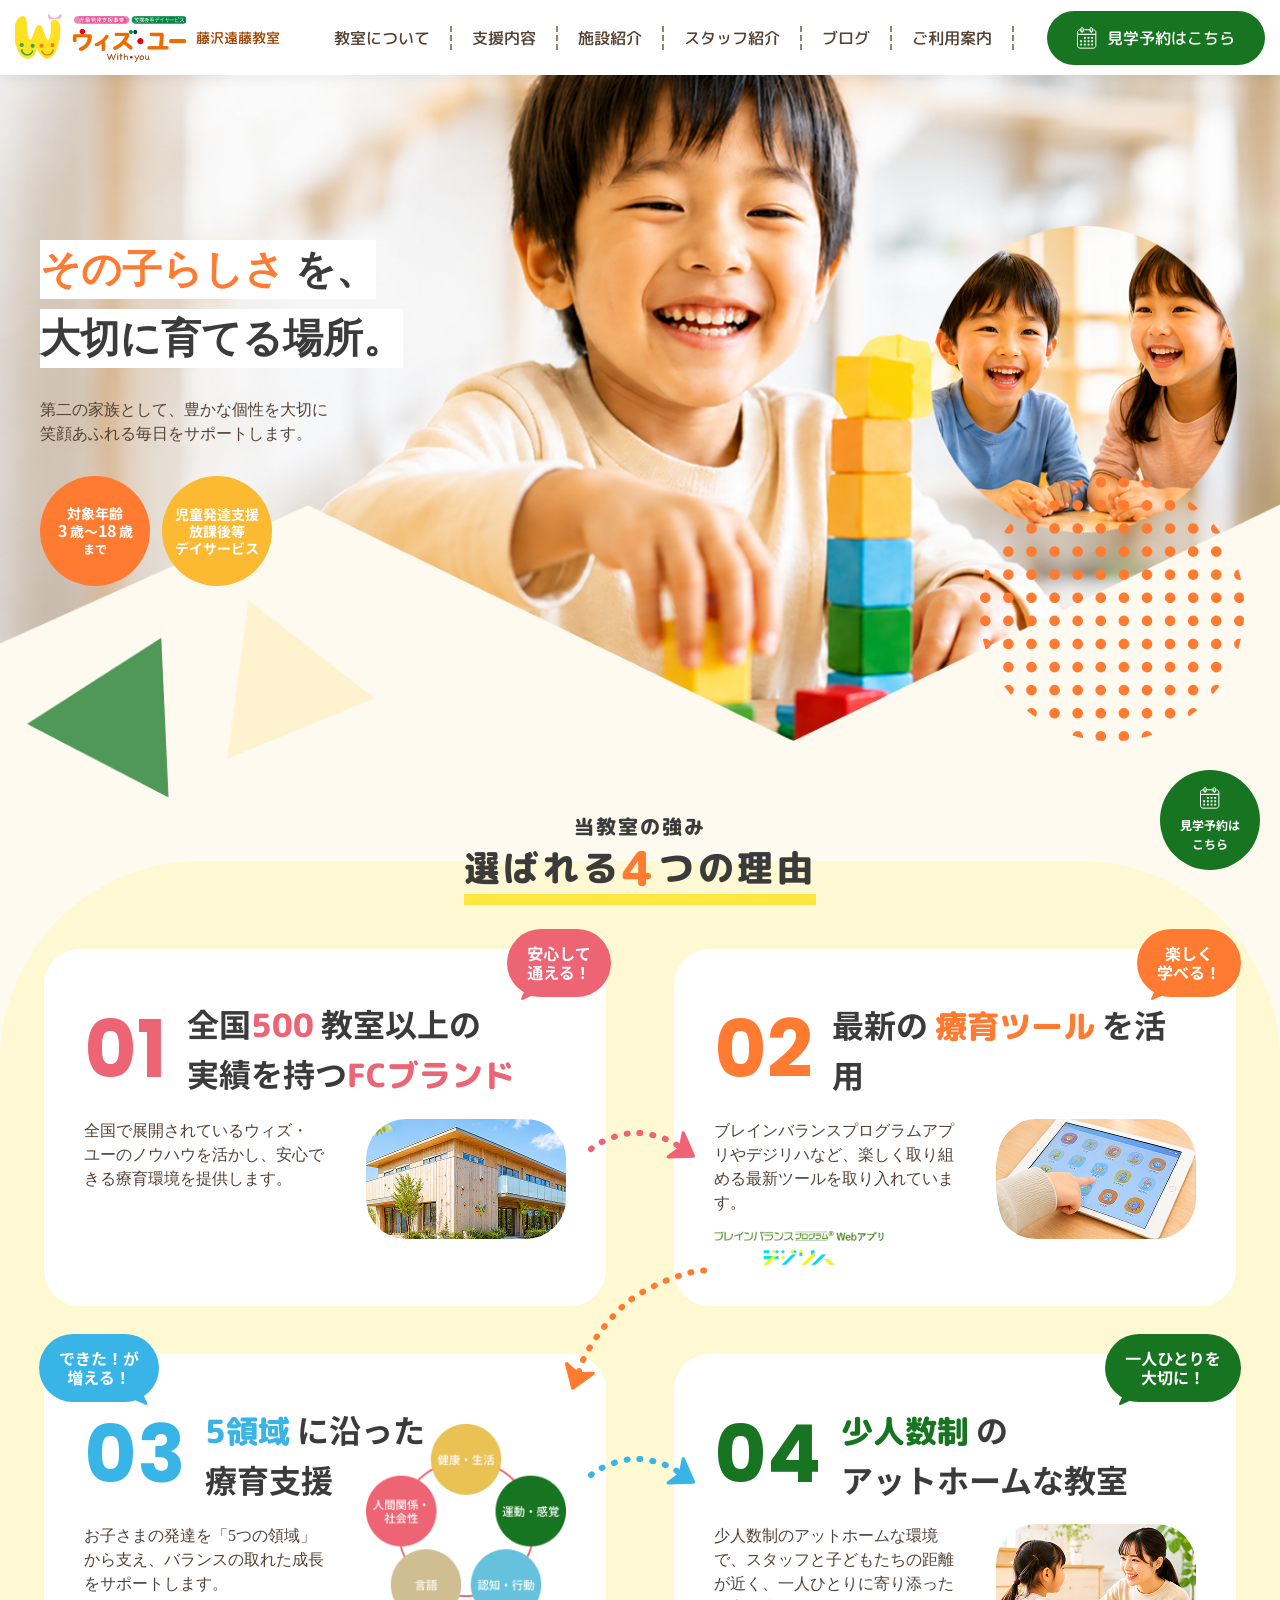
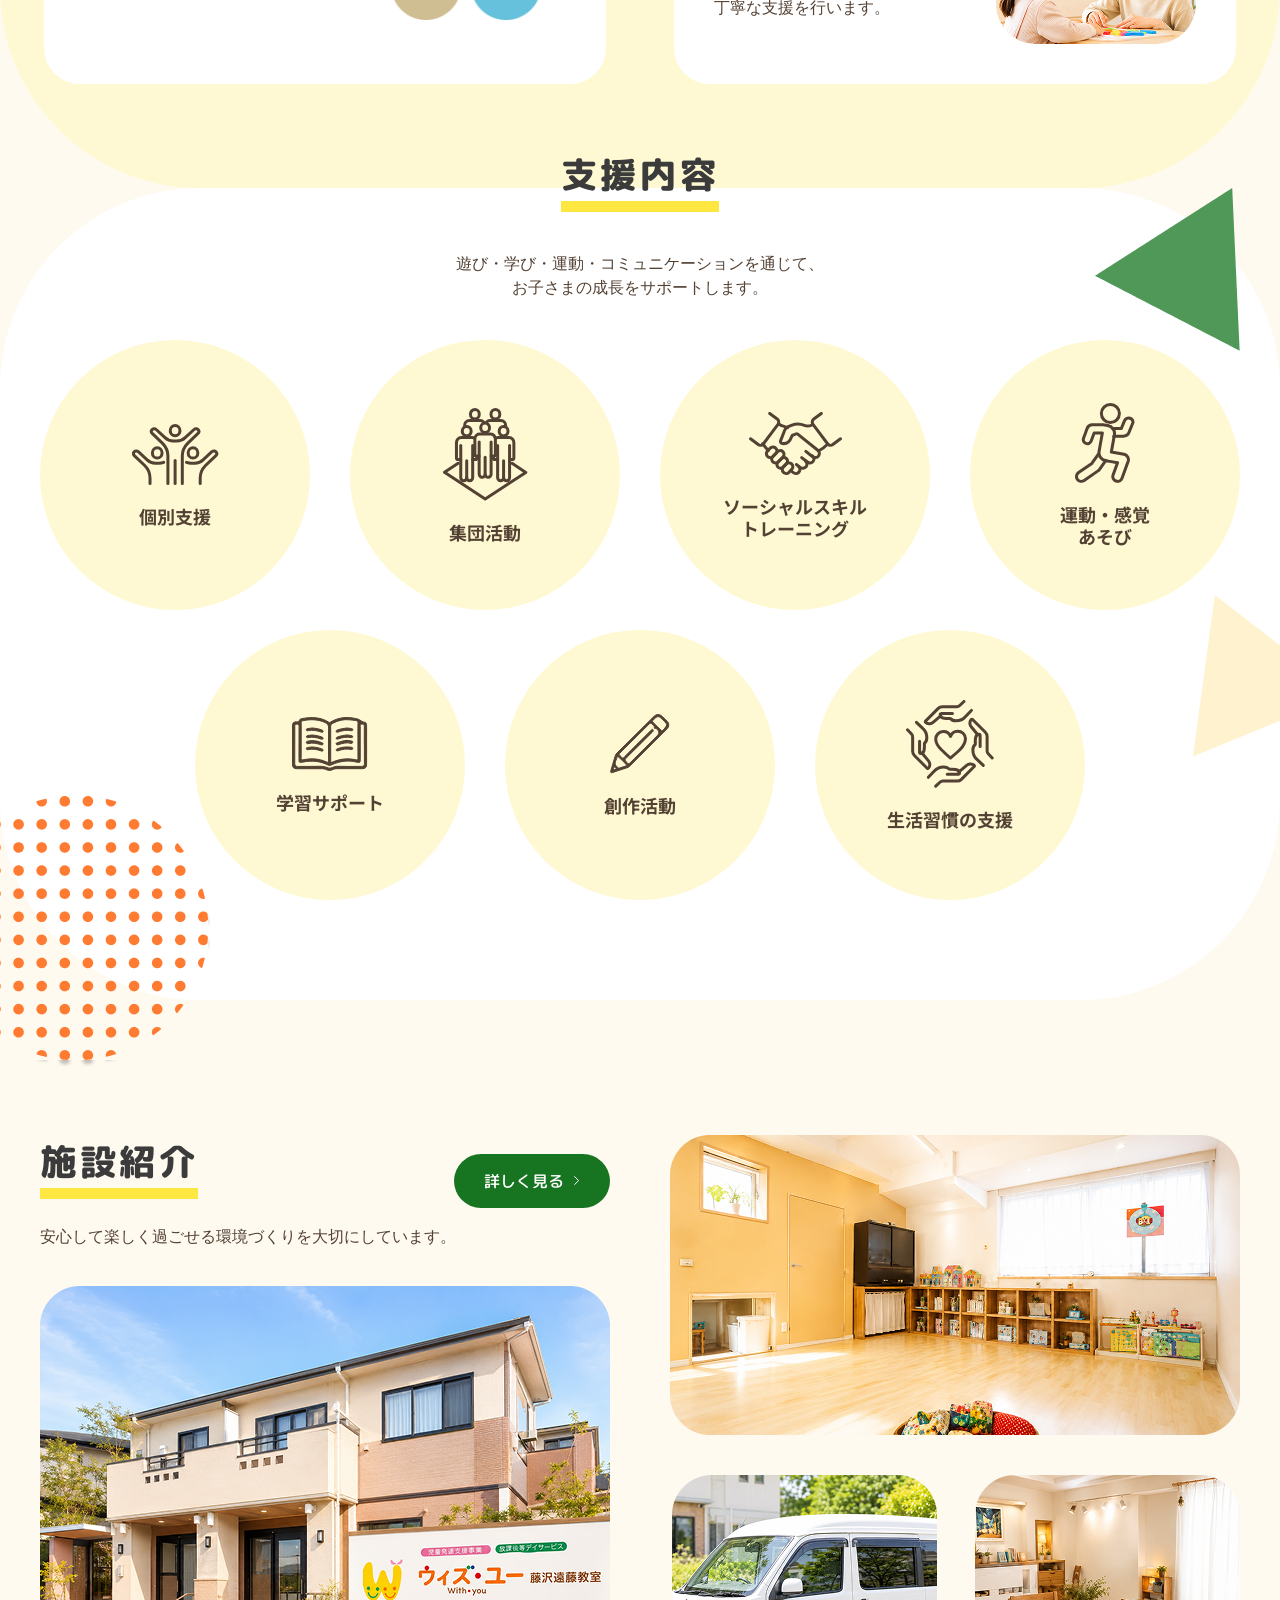
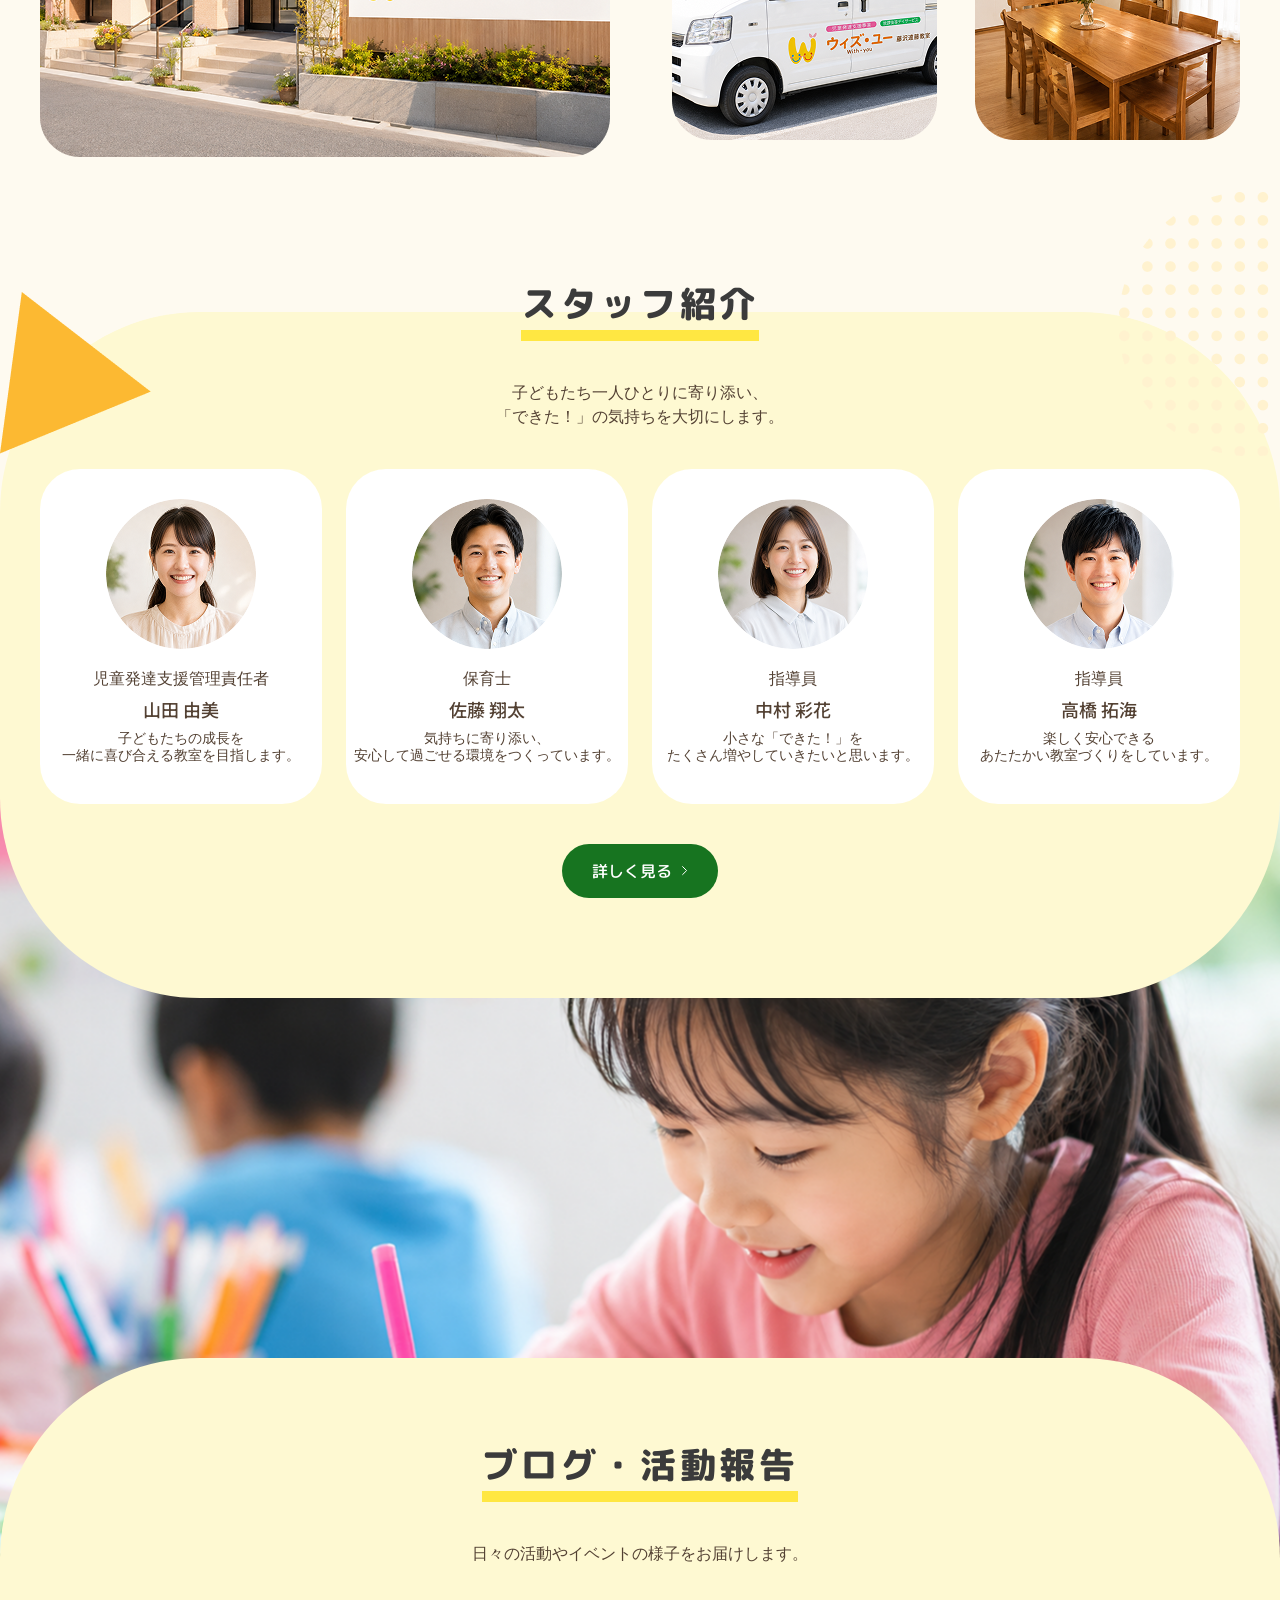
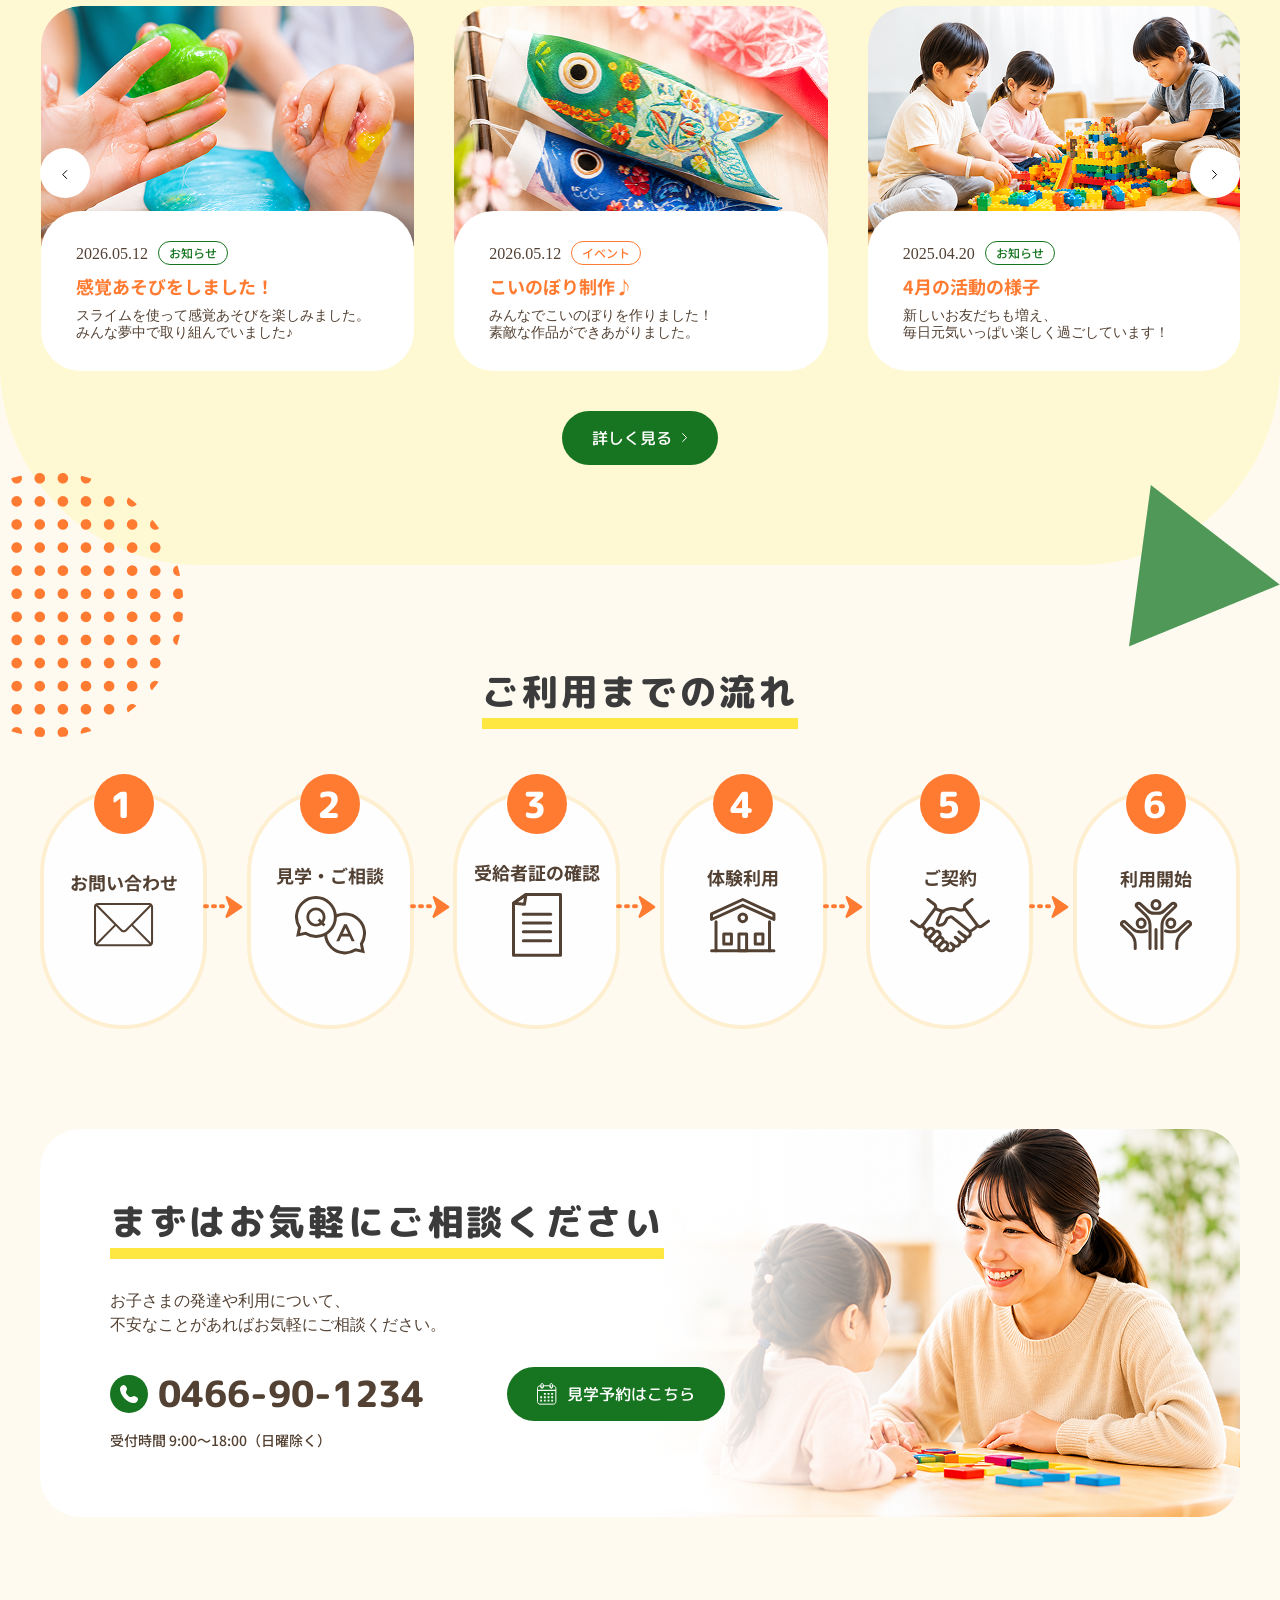
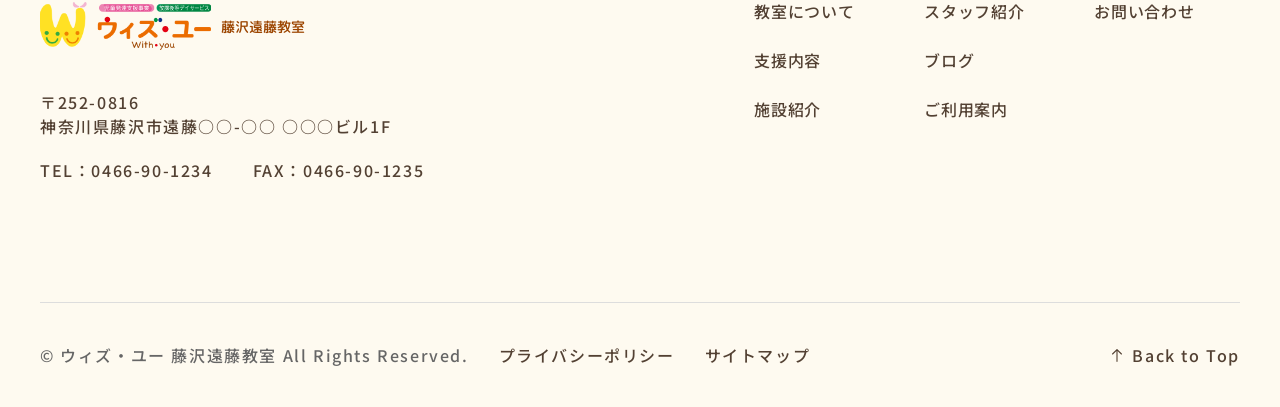
==== commit 517cb237: "fix: remove page content animatioin and blog detail" ====
--- a/index.html
+++ b/index.html
@@ -7,7 +7,6 @@
         <!-- bootstrap 5-->
         <link href="https://cdn.jsdelivr.net/npm/bootstrap@5.3.3/dist/css/bootstrap.min.css" rel="stylesheet">
         <!-- aos animation -->
-        <link href="assets/css/vendors/aos.css" rel="stylesheet">
         <!-- owl carousel -->
         <link href="assets/css/vendors/owl.carousel.min.css" rel="stylesheet">
         <link href="assets/css/vendors/owl.theme.default.min.css" rel="stylesheet">
@@ -140,19 +139,19 @@
                 <div class="hero-content">
                     <div class="md-container">
                         <div class="inner-content">
-                            <h2 data-aos="fade-up">
+                            <h2>
                                 <span>その子らしさ</span>
                                 を、
                         
                             </h2>
-                            <h2 data-aos="fade-up" data-aos-delay="100">大切に育てる場所。
+                            <h2>大切に育てる場所。
                         </h2>
-                            <p data-aos="fade-up" data-aos-delay="200">
+                            <p>
                                 第二の家族として、豊かな個性を大切に
                             <br>笑顔あふれる毎日をサポートします。
                         
                             </p>
-                            <div class="circles-row" data-aos="fade-up" data-aos-delay="300">
+                            <div class="circles-row">
                                 <div class="circle" style="background: #FF7B32;">
                                     <h4>
                                         対象年齢
@@ -180,7 +179,7 @@
             </section>
             <section class="strengths-section">
                 <div class="md-container">
-                    <div class="center-heading" data-aos="fade-up">
+                    <div class="center-heading">
                         <div class="heading">
                             <h6>当教室の強み
                         </h6>
@@ -191,7 +190,7 @@
                             </h3>
                         </div>
                     </div>
-                    <div class="strengths-row" data-aos="fade-up">
+                    <div class="strengths-row">
                         <div class="strengths-card">
                             <svg width="104" height="71" class="top-right" viewBox="0 0 104 71" fill="none" xmlns="http://www.w3.org/2000/svg">
                                 <rect width="104" height="68" rx="34" fill="#ED6474"/>
@@ -223,7 +222,7 @@
                                     <img src="assets/images/str1.png" alt="">
                                 </div>
                             </div>
-                        </div data-aos="fade-up">
+                        </div>
                         <div class="strengths-card">
                             <svg width="104" height="71" class="top-right d-none-sm" viewBox="0 0 104 71" fill="none" xmlns="http://www.w3.org/2000/svg">
                                 <rect width="104" height="68" rx="34" fill="#FF7B32"/>
@@ -260,7 +259,7 @@
                                     <img src="assets/images/str2.png" alt="">
                                 </div>
                             </div>
-                        </div data-aos="fade-up">
+                        </div>
                         <div class="strengths-card">
                             <svg width="120" height="71" class="top-left d-none-sm" viewBox="0 0 120 71" fill="none" xmlns="http://www.w3.org/2000/svg">
                                 <rect width="120" height="68" rx="34" fill="#38B5E6"/>
@@ -294,7 +293,7 @@
                                     <img src="assets/images/str3.png" alt="">
                                 </div>
                             </div>
-                        </div data-aos="fade-up">
+                        </div>
                         <div class="strengths-card">
                             <svg width="136" height="71" class="top-right d-none-sm" viewBox="0 0 136 71" fill="none" xmlns="http://www.w3.org/2000/svg">
                                 <rect width="136" height="68" rx="34" fill="#177420"/>
@@ -333,7 +332,7 @@
                 <img src="assets/images/support-v2.png" class="support-v2" alt="">
                 <img src="assets/images/support-v3.png" class="support-v3" alt="">
                 <div class="md-container">
-                    <div class="center-heading" data-aos="fade-up">
+                    <div class="center-heading">
                         <div class="heading">
                             <h3>支援内容
                         </h3>
@@ -345,7 +344,7 @@
                         </div>
                     </div>
                     <div class="support-details-row">
-                        <div class="support-card" data-aos="fade-up">
+                        <div class="support-card">
                             <svg width="87" height="61" viewBox="0 0 87 61" fill="none" xmlns="http://www.w3.org/2000/svg">
                                 <path d="M35.9126 59.4016V32.0477C35.9126 27.2937 34.0021 22.7312 30.589 19.3279L20.1904 9.35739C19.1356 8.3045 19.1157 6.63476 20.1506 5.56592C21.2402 4.42795 23.0861 4.40136 24.2155 5.49679L33.012 13.6328C35.2161 15.7758 38.2013 16.9775 41.3159 16.9775H44.9031C48.0177 16.9775 51.0079 15.7758 53.207 13.6328L62.0035 5.49679C63.1329 4.39604 64.9788 4.42795 66.0684 5.56592C67.0983 6.64008 67.0834 8.30981 66.0286 9.35739L55.63 19.3279C52.2169 22.7312 50.3064 27.2937 50.3064 32.0477V59.4016" stroke="#534133" stroke-width="3" stroke-linecap="round" stroke-linejoin="round"/>
                                 <path d="M43.1113 59.4038V36.5273" stroke="#534133" stroke-width="3" stroke-linecap="round" stroke-linejoin="round"/>
@@ -358,7 +357,7 @@
                             <p>個別支援
                         </p>
                         </div>
-                        <div class="support-card" data-aos="fade-up">
+                        <div class="support-card">
                             <svg width="85" height="93" viewBox="0 0 85 93" fill="none" xmlns="http://www.w3.org/2000/svg">
                                 <path d="M42.1329 24.4709C44.5702 24.4709 46.546 22.3552 46.546 19.7452C46.546 17.1353 44.5702 15.0195 42.1329 15.0195C39.6956 15.0195 37.7197 17.1353 37.7197 19.7452C37.7197 22.3552 39.6956 24.4709 42.1329 24.4709Z" stroke="#534133" stroke-width="3" stroke-linecap="round" stroke-linejoin="round"/>
                                 <path d="M47.6772 26.1211H36.5817C33.9752 26.1211 31.8584 28.3878 31.8584 31.1789V46.2592C31.8584 47.2848 32.6311 48.1122 33.5888 48.1122H36.1573V66.0069C36.1573 67.755 37.4143 69.2817 39.0522 69.3341C40.6901 69.3866 42.1267 67.9357 42.1267 66.1409C42.1267 67.9357 43.5143 69.3866 45.2012 69.3341C46.8337 69.2817 48.0962 67.755 48.0962 66.0069V48.1122H50.6646C51.6224 48.1122 52.3951 47.2848 52.3951 46.2592V31.1789C52.3951 28.3878 50.2783 26.1211 47.6717 26.1211H47.6772Z" stroke="#534133" stroke-width="3" stroke-linecap="round" stroke-linejoin="round"/>
@@ -384,7 +383,7 @@
                             <p>集団活動
                         </p>
                         </div>
-                        <div class="support-card" data-aos="fade-up">
+                        <div class="support-card">
                             <svg width="93" height="63" viewBox="0 0 93 63" fill="none" xmlns="http://www.w3.org/2000/svg">
                                 <path d="M63.5095 43.8516C65.254 45.217 65.5392 47.7099 64.1461 49.4204C62.753 51.1302 60.2096 51.4098 58.4645 50.0443L52.6768 45.6135" stroke="#534133" stroke-width="3" stroke-miterlimit="10" stroke-linecap="round"/>
                                 <path d="M56.3967 49.1484C58.2033 50.5139 58.4987 53.0068 57.056 54.7172C55.6133 56.4271 52.9794 56.7066 51.1721 55.3412L47.3828 52.4776" stroke="#534133" stroke-width="3" stroke-miterlimit="10" stroke-linecap="round"/>
@@ -406,7 +405,7 @@
                         
                             </p>
                         </div>
-                        <div class="support-card" data-aos="fade-up">
+                        <div class="support-card">
                             <svg width="60" height="80" viewBox="0 0 60 80" fill="none" xmlns="http://www.w3.org/2000/svg">
                                 <path d="M35.3825 19.5706C40.3725 19.5706 44.4178 15.5253 44.4178 10.5353C44.4178 5.54524 40.3725 1.5 35.3825 1.5C30.3924 1.5 26.3472 5.54524 26.3472 10.5353C26.3472 15.5253 30.3924 19.5706 35.3825 19.5706Z" stroke="#534133" stroke-width="3" stroke-linecap="round" stroke-linejoin="round"/>
                                 <path d="M38.6809 33.1253H48.3941C50.828 33.1253 53.0028 31.7664 53.8374 29.7281L55.6136 25.3806L57.7087 20.2537C58.5283 18.242 57.3674 16.0217 55.1104 15.2889C52.8558 14.5584 50.3621 15.5931 49.5425 17.6048L46.3638 25.3806H37.6421" stroke="#534133" stroke-width="3" stroke-linecap="round" stroke-linejoin="round"/>
@@ -419,7 +418,7 @@
                         
                             </p>
                         </div>
-                        <div class="support-card" data-aos="fade-up">
+                        <div class="support-card">
                             <svg width="76" height="54" viewBox="0 0 76 54" fill="none" xmlns="http://www.w3.org/2000/svg">
                                 <path d="M0.522406 28.0837C0.522406 21.7175 0.514314 15.3512 0.525104 8.98768C0.530499 5.7526 1.34786 4.93716 4.63081 4.85988C5.77998 4.83324 6.91296 5.08373 7.27443 3.4049C7.51452 2.29633 8.72573 1.87263 9.79666 1.6701C19.1572 -0.0886714 28.3128 -0.120649 36.7238 5.16367C37.6734 5.76059 38.1131 5.28625 38.8145 4.87587C47.3469 -0.133973 56.5618 -0.485728 65.7632 2.02452C68.2099 2.69073 70.1872 5.26227 73.276 5.48079C74.3388 5.5554 74.5951 7.20758 74.5951 8.41474C74.6005 21.499 74.6355 34.5859 74.6059 47.6701C74.6005 50.4255 73.1411 51.6806 70.0928 51.686C61.6791 51.7046 53.2681 51.686 44.8543 51.6486C43.4867 51.6433 42.2296 51.8005 40.9995 52.4881C38.917 53.6499 36.5701 53.7752 34.5388 52.7279C32.7449 51.8032 30.9942 51.7019 29.1194 51.7046C21.2425 51.7153 13.3683 51.7126 5.49134 51.7179C1.61492 51.7179 0.519709 50.6866 0.508919 46.9133C0.492733 40.635 0.503523 34.3593 0.503523 28.0811H0.517011L0.522406 28.0837ZM65.9494 23.8174H65.9251C65.9251 19.8441 65.9709 15.8709 65.917 11.8977C65.7848 2.58413 67.8511 4.0631 57.7083 2.8213C51.8518 2.10447 46.1411 3.37825 40.9051 6.23493C39.7478 6.86649 38.6796 7.50871 38.6904 9.20353C38.7578 20.7715 38.7497 32.3394 38.7093 43.9074C38.7039 45.5169 39.1571 45.6342 40.5517 45.0319C48.0671 41.7808 55.8739 41.0427 63.8749 42.8068C65.6364 43.1959 66.006 42.6895 65.9817 41.0374C65.8981 35.3 65.9494 29.56 65.9494 23.82V23.8174ZM9.21129 23.6814C9.21129 29.2456 9.29222 34.8097 9.17083 40.3685C9.12227 42.5243 9.419 43.2332 11.9277 42.7029C19.4351 41.1146 26.902 41.5863 33.9561 44.7201C36.5647 45.8793 36.5917 45.0053 36.5755 42.8654C36.4919 32.2701 36.3839 21.6695 36.6052 11.0796C36.6699 8.04167 35.4344 6.55737 32.9257 5.44081C25.6854 2.21639 18.2401 2.14444 10.6356 3.81261C9.14385 4.14038 9.2059 5.11304 9.20859 6.19229C9.21399 12.0202 9.21129 17.8482 9.21399 23.6761L9.21129 23.6814ZM72.3696 28.0571C72.3399 28.0571 72.3129 28.0571 72.286 28.0571C72.286 21.9547 72.2428 15.8522 72.3156 9.74981C72.3345 8.15626 72.3345 7.1303 70.1872 7.06368C67.7109 6.9864 68.2504 8.50801 68.2477 9.82709C68.2396 20.7955 68.2558 31.7612 68.245 42.7295C68.2423 45.5302 67.808 45.8553 65.0699 45.1891C56.292 43.052 47.8459 44.022 39.7074 47.8113C38.5312 48.3603 37.4846 48.8026 36.1762 48.1098C28.2292 43.9074 19.8101 43.417 11.1212 45.0666C6.96961 45.8553 6.975 45.8234 6.9804 41.613C6.99119 30.9111 6.92105 20.2065 7.05593 9.50731C7.08291 7.2822 6.14954 7.09033 4.36915 7.15962C2.48354 7.23157 2.81534 8.49202 2.81265 9.58726C2.79107 21.9706 2.82613 34.354 2.73711 46.7347C2.72093 48.9199 3.62731 49.4262 5.62891 49.4075C13.1497 49.3329 20.6733 49.4955 28.1887 49.3249C31.1264 49.2583 33.7376 49.8979 36.446 50.8998C39.3243 51.9658 41.6469 49.1864 44.6655 49.293C52.9821 49.5887 61.3149 49.3276 69.6423 49.4209C71.8004 49.4448 72.4343 48.6534 72.4073 46.6281C72.321 40.4378 72.375 34.2474 72.375 28.0544L72.3696 28.0571Z" fill="#534133" stroke="#534133"/>
                                 <path d="M54.9621 23.3985C56.4701 23.5931 57.9807 23.7476 59.4805 23.9981C60.19 24.1154 60.9345 24.3765 60.716 25.3625C60.5326 26.1966 59.9229 26.6043 59.1272 26.3778C54.6519 25.0907 50.4572 26.4498 46.2624 27.6916C45.3668 27.9554 44.6358 28.0726 44.2743 27.1053C43.8319 25.9274 44.8948 25.8075 45.6069 25.5943C48.6714 24.675 51.6414 23.3293 54.9621 23.4012V23.3985Z" fill="#534133" stroke="#534133"/>
@@ -434,14 +433,14 @@
                             <p>学習サポート
                         </p>
                         </div>
-                        <div class="support-card" data-aos="fade-up">
+                        <div class="support-card">
                             <svg width="60" height="60" viewBox="0 0 60 60" fill="none" xmlns="http://www.w3.org/2000/svg">
                                 <path d="M58.7312 10.8547C58.7505 12.3554 58.2633 13.6236 57.1732 14.7119C44.6295 27.2231 32.0979 39.7439 19.5807 52.2815C18.8161 53.0486 17.9383 53.4801 16.9253 53.8038C12.2103 55.3116 7.5121 56.8746 2.80188 58.4041C2.14347 58.6174 1.46334 59.0441 0.797689 58.3729C0.187507 57.7592 0.677099 57.1767 0.845924 56.6061C2.33158 51.5767 3.85342 46.5569 5.31738 41.5203C5.62367 40.4679 6.26762 39.708 7.01045 38.972C19.2671 26.8563 31.5118 14.7215 43.7878 2.61782C46.706 -0.258869 49.6291 -0.182157 52.5546 2.70892C54.0861 4.22398 55.6248 5.73424 57.1515 7.25169C58.15 8.24415 58.8084 9.39003 58.7288 10.8547H58.7312ZM43.3175 16.4259C43.2065 17.2985 42.6928 17.7013 42.2418 18.1496C33.9163 26.4105 25.5957 34.6738 17.2702 42.9323C14.4629 45.7179 14.5376 45.6483 17.0748 48.6808C18.2228 50.0521 18.8258 50.1575 20.1523 48.8127C29.0638 39.7823 38.0694 30.8478 47.0582 21.8917C49.3783 19.5807 49.3486 17.3313 46.9689 15.1434C46.5034 14.7143 46.132 14.1558 45.3554 14.3787C44.8441 14.5249 44.2026 14.4602 44.3521 13.8321C44.849 11.7154 42.8375 11.2623 41.9645 10.0732C41.1107 8.91298 40.3534 8.81709 39.1692 10.0013C29.4714 19.7102 19.6892 29.3327 9.93836 38.9888C9.55488 39.3676 8.80723 39.7391 9.03153 40.2809C9.68995 41.8583 11.043 42.9778 12.3598 43.9295C13.3583 44.6511 13.9805 43.2703 14.5835 42.6734C23.2008 34.1368 31.7747 25.5618 40.363 16.9965C40.814 16.5458 41.2723 16.1023 41.7619 15.6948C42.0802 15.4311 42.5385 15.2801 42.8617 15.5629C43.1269 15.7931 43.221 16.2222 43.3223 16.4259H43.3175ZM56.6088 11.0849C56.6233 9.72804 56.5196 9.57942 53.1576 6.16334C48.4522 1.38324 47.6973 1.41441 43.0474 6.21369C42.2756 7.00957 42.073 7.47943 42.9268 8.29929C45.6859 10.9506 48.3943 13.6523 51.1293 16.3277C51.397 16.589 51.6237 16.903 52.135 16.728C53.2468 16.3492 56.5992 12.1804 56.6112 11.0825L56.6088 11.0849ZM7.37463 42.0549C6.9188 43.522 6.69451 44.8692 6.10121 46.0319C4.56249 49.0524 5.03279 51.4712 7.79669 53.5161C8.33693 53.9164 8.67458 54.3431 9.41259 54.0962C11.6001 53.3579 13.7948 52.6459 15.9919 51.9387C16.6383 51.7301 17.0362 51.4688 16.4237 50.8144C13.5922 47.7891 10.8211 44.699 7.37222 42.0573L7.37463 42.0549ZM6.49674 55.0096C5.75873 54.0627 5.10032 52.8329 4.35507 53.1445C3.44101 53.5257 3.32524 54.8585 3.40724 56.0931C4.45155 55.7263 5.32702 55.4195 6.49674 55.0096Z" fill="#534133" stroke="#534133"/>
                             </svg>
                             <p>創作活動
                         </p>
                         </div>
-                        <div class="support-card" data-aos="fade-up">
+                        <div class="support-card">
                             <svg width="88" height="88" viewBox="0 0 88 88" fill="none" xmlns="http://www.w3.org/2000/svg">
                                 <path d="M52.9675 71.796L60.6299 65.387C61.5642 64.6054 62.7036 64.0695 63.9227 63.9466C65.911 63.7457 67.4207 64.5161 67.9961 65.1246C68.11 65.2418 68.6512 65.9173 68.1898 66.5426L55.4286 79.3495C54.3063 80.4772 52.7681 81.1136 51.1559 81.1136H36.8224C35.7285 81.1136 34.6803 81.5267 33.8998 82.2692L29.7354 86.2051" stroke="#534133" stroke-width="3" stroke-linecap="round" stroke-linejoin="round"/>
                                 <path d="M41.213 74.1371H52.5326C53.238 74.0484 53.5521 73.4925 53.5081 72.9484C53.3868 71.4226 51.8162 69.7313 49.485 69.477C46.5421 69.1576 44.1173 69.2877 43.4835 69.3351C43.3843 69.341 43.2906 69.2937 43.23 69.2109C42.8553 68.6964 41.2956 66.8867 37.7466 66.8867C37.7466 66.8867 31.6624 66.8867 28.0857 71.2393L22.3047 77.2892" stroke="#534133" stroke-width="3" stroke-linecap="round" stroke-linejoin="round"/>
@@ -502,7 +501,7 @@
                 <img src="assets/images/staff-v1.png" class="staff-v1" alt="">
                 <img src="assets/images/staff-v2.png" class="staff-v2" alt="">
                 <div class="md-container">
-                    <div class="center-heading" data-aos="fade-up">
+                    <div class="center-heading">
                         <div class="heading">
                             <h3>スタッフ紹介
                         </h3>
@@ -513,7 +512,7 @@
                             </p>
                         </div>
                     </div>
-                    <div class="staff-row-outer" data-aos="fade-up">
+                    <div class="staff-row-outer">
                         <div class="staff-section-row">
                             <div class="row">
                                 <div class="col-3">
@@ -584,7 +583,7 @@
             </section>
             <section class="blog-section">
                 <div class="md-container">
-                    <div class="center-heading" data-aos="fade-up">
+                    <div class="center-heading">
                         <div class="heading">
                             <h3>ブログ・活動報告
                         </h3>
@@ -592,10 +591,10 @@
                         </p>
                         </div>
                     </div>
-                    <div class="blog-row-outer" data-aos="fade-up">
-                        <div class="blog-row">
-                            <div class="row">
-                                <div class="col-4">
+                    <div class="articles-slider">
+                        <div id="owl-slider-one" class="owl-carousel owl-theme">
+                            <div class="item">
+                                <a href="blog-detail.html">
                                     <div class="blog-card">
                                         <div class="blog-banner">
                                             <img src="assets/images/blog1.png" alt="">
@@ -613,8 +612,10 @@
                                             </p>
                                         </div>
                                     </div>
-                                </div>
-                                <div class="col-4">
+                                </a>
+                            </div>
+                            <div class="item">
+                                <a href="blog-detail.html">
                                     <div class="blog-card">
                                         <div class="blog-banner">
                                             <img src="assets/images/blog2.png" alt="">
@@ -632,8 +633,10 @@
                                             </p>
                                         </div>
                                     </div>
-                                </div>
-                                <div class="col-4">
+                                </a>
+                            </div>
+                            <div class="item">
+                                <a href="blog-detail.html">
                                     <div class="blog-card">
                                         <div class="blog-banner">
                                             <img src="assets/images/blog3.png" alt="">
@@ -651,13 +654,88 @@
                                             </p>
                                         </div>
                                     </div>
-                                </div>
-                            </div>
+                                </a>
+                            </div>
+                            <div class="item">
+                                <a href="blog-detail.html">
+                                    <div class="blog-card">
+                                        <div class="blog-banner">
+                                            <img src="assets/images/blog1.png" alt="">
+                                        </div>
+                                        <div class="blog-content">
+                                            <h6>
+                                                2026.05.12 <span class="success">お知らせ</span>
+                                            </h6>
+                                            <h4>感覚あそびをしました！
+                                        </h4>
+                                            <p>
+                                                スライムを使って感覚あそびを楽しみました。
+                                            <br>みんな夢中で取り組んでいました♪
+                                        
+                                            </p>
+                                        </div>
+                                    </div>
+                                </a>
+                            </div>
+                            <div class="item">
+                                <a href="blog-detail.html">
+                                    <div class="blog-card">
+                                        <div class="blog-banner">
+                                            <img src="assets/images/blog2.png" alt="">
+                                        </div>
+                                        <div class="blog-content">
+                                            <h6>
+                                                2026.05.12 <span class="warning">イベント</span>
+                                            </h6>
+                                            <h4>こいのぼり制作♪
+                                        </h4>
+                                            <p>
+                                                みんなでこいのぼりを作りました！
+                                            <br>素敵な作品ができあがりました。
+                                        
+                                            </p>
+                                        </div>
+                                    </div>
+                                </a>
+                            </div>
+                            <div class="item">
+                                <a href="blog-detail.html">
+                                    <div class="blog-card">
+                                        <div class="blog-banner">
+                                            <img src="assets/images/blog3.png" alt="">
+                                        </div>
+                                        <div class="blog-content">
+                                            <h6>
+                                                2025.04.20<span class="success">お知らせ</span>
+                                            </h6>
+                                            <h4>4月の活動の様子
+                                        </h4>
+                                            <p>
+                                                新しいお友だちも増え、
+                                            <br>毎日元気いっぱい楽しく過ごしています！
+                                        
+                                            </p>
+                                        </div>
+                                    </div>
+                                </a>
+                            </div>
+                        </div>
+                        <div class="slider-nav">
+                            <button class="custom-prev">
+                                <svg width="6" height="10" viewBox="0 0 6 10" fill="none" xmlns="http://www.w3.org/2000/svg">
+                                    <path d="M4.94971 8.83984L0.707066 4.5972L4.94971 0.354563" stroke="black"/>
+                                </svg>
+                            </button>
+                            <button class="custom-next">
+                                <svg width="6" height="10" viewBox="0 0 6 10" fill="none" xmlns="http://www.w3.org/2000/svg">
+                                    <path d="M0.353577 8.83984L4.59622 4.5972L0.353577 0.354563" stroke="black"/>
+                                </svg>
+                            </button>
                         </div>
                     </div>
                     <div class="p-center">
                         <a href="contact.html" class="btn btn-primary btn-sm-200">
-                            一覧を見る
+                            詳しく見る
                         
                             <svg width="6" height="10" viewBox="0 0 6 10" fill="none" xmlns="http://www.w3.org/2000/svg">
                                 <path d="M0.353516 8.83984L4.59616 4.5972L0.353516 0.354563" stroke="white"/>
@@ -670,13 +748,13 @@
                 <img src="assets/images/flow-v1.png" class="flow-v1" alt="">
                 <img src="assets/images/flow-v2.png" class="flow-v2" alt="">
                 <div class="md-container">
-                    <div class="center-heading" data-aos="fade-up">
+                    <div class="center-heading">
                         <div class="heading">
                             <h3>ご利用までの流れ
                         </h3>
                         </div>
                     </div>
-                    <div class="flow-row-outer" data-aos="fade-up">
+                    <div class="flow-row-outer">
                         <div class="flow-row">
                             <div class="flow-pills">
                                 <svg width="40" height="27" class="arrow-right" viewBox="0 0 40 27" fill="none" xmlns="http://www.w3.org/2000/svg">
@@ -792,7 +870,7 @@
             </section>
             <section class="footer-section">
                 <div class="md-container">
-                    <div class="contact-card" data-aos="fade-up">
+                    <div class="contact-card">
                         <h4>まずはお気軽にご相談ください
                     </h4>
                         <p>
@@ -921,7 +999,7 @@
                     </div>
                 </div>
             </section>
-            <a href="#" class="reservation-btn">
+            <a href="contact.html" class="reservation-btn">
                 <svg width="20" height="22" viewBox="0 0 20 22" fill="none" xmlns="http://www.w3.org/2000/svg">
                     <path d="M18.85 5.29231V7.38091H0.5V5.29231C0.5 3.91237 1.6194 2.79297 3.00005 2.79297H3.94042V3.94013C3.94042 4.57297 4.45438 5.08694 5.08758 5.08694C5.72078 5.08694 6.23439 4.57297 6.23439 3.94013V2.79297H13.1156V3.94013C13.1156 4.57297 13.6295 5.08694 14.2624 5.08694C14.8952 5.08694 15.4096 4.57297 15.4096 3.94013V2.79297H16.3506C17.7316 2.79297 18.85 3.91237 18.85 5.29231Z" stroke="white" stroke-miterlimit="10"/>
                     <path d="M6.23416 1.64693V3.94066C6.23416 4.57374 5.72044 5.08758 5.08736 5.08758C4.45427 5.08758 3.94043 4.57386 3.94043 3.94066V1.64693C3.94043 1.0129 4.45427 0.5 5.08736 0.5C5.72044 0.5 6.23416 1.0129 6.23416 1.64693Z" stroke="white" stroke-miterlimit="10"/>
@@ -949,7 +1027,6 @@
         <!-- scripts -->
         <script src="https://cdn.jsdelivr.net/npm/bootstrap@5.3.3/dist/js/bootstrap.bundle.min.js"></script>
         <script src="assets/js/vendors/jquery.min.js"></script>
-        <script src="assets/js/vendors/aos.js"></script>
         <script src="assets/js/vendors/owl.carousel.min.js"></script>
         <script src="assets/js/script.js"></script>
     </body>
--- a/assets/css/style.css
+++ b/assets/css/style.css
@@ -93,7 +93,6 @@
 }
 
 .layout {
-    max-width: 1400px;
     width: 100%;
     margin: 0px auto;
     background: #fefaf0
@@ -845,7 +844,22 @@
     width: 1200px
 }
 
+a:has(.blog-card) {
+    display: block;
+    color: inherit
+}
+
+a:has(.blog-card) .blog-card {
+    transition: transform .3s ease,box-shadow .3s ease
+}
+
+a:has(.blog-card):hover .blog-card {
+    transform: translateY(-6px);
+    box-shadow: 0 14px 36px rgba(0,0,0,.1)
+}
+
 .blog-card {
+    border-radius: 40px;
     max-width: 500px;
     margin: 0px auto;
     width: 100%;
@@ -2679,6 +2693,316 @@
     justify-content: center !important
 }
 
+.bd-breadcrumb-section {
+    padding: 36px 0 0
+}
+
+.bd-breadcrumb {
+    display: flex;
+    align-items: center;
+    gap: 8px;
+    flex-wrap: wrap
+}
+
+.bd-breadcrumb a {
+    font-family: "Noto Sans JP";
+    font-size: 14px;
+    color: #9c4500
+}
+
+.bd-breadcrumb a:hover {
+    color: #4f9858
+}
+
+.bd-breadcrumb span {
+    font-family: "Noto Sans JP";
+    font-size: 14px;
+    color: #534133;
+    font-weight: 500
+}
+
+.bd-section {
+    padding: 40px 0 100px
+}
+
+.bd-section .bd-wrap {
+    max-width: 900px;
+    margin: 0 auto 80px
+}
+
+.bd-section .bd-hero-img {
+    width: 100%;
+    height: 440px;
+    border-radius: 40px 40px 0 0;
+    overflow: hidden
+}
+
+.bd-section .bd-hero-img img {
+    width: 100%;
+    height: 100%;
+    -o-object-fit: cover;
+    object-fit: cover
+}
+
+.bd-section .bd-card {
+    background: #fff;
+    border-radius: 0 0 40px 40px;
+    padding: 44px 56px 50px;
+    box-shadow: 0 10px 40px rgba(0,0,0,.07)
+}
+
+.bd-section .bd-meta {
+    display: flex;
+    align-items: center;
+    gap: 12px;
+    margin-bottom: 18px
+}
+
+.bd-section .bd-date {
+    font-family: "Noto Sans JP";
+    font-size: 14px;
+    color: #8e8678
+}
+
+.bd-section .bd-tag {
+    display: inline-flex;
+    align-items: center;
+    padding: 4px 16px;
+    border-radius: 100px;
+    font-family: "Noto Sans JP";
+    font-size: 13px;
+    font-weight: 500
+}
+
+.bd-section .bd-tag.success {
+    border: 1.5px solid #177420;
+    color: #177420
+}
+
+.bd-section .bd-tag.warning {
+    border: 1.5px solid #ff7b32;
+    color: #ff7b32
+}
+
+.bd-section .bd-title {
+    font-family: "Rounded Mplus 1c";
+    font-weight: 700;
+    font-size: 28px;
+    line-height: 1.55;
+    color: #3b3b3b;
+    margin-bottom: 0
+}
+
+.bd-section .bd-divider {
+    width: 100%;
+    border-bottom: 2px dashed #ffe742;
+    margin: 26px 0
+}
+
+.bd-section .bd-body p {
+    font-family: "Noto Sans JP";
+    font-size: 15px;
+    line-height: 2;
+    color: #534133;
+    margin-bottom: 22px
+}
+
+.bd-section .bd-body p:last-child {
+    margin-bottom: 0
+}
+
+.bd-section .bd-img-row {
+    display: flex;
+    gap: 16px;
+    margin: 32px 0
+}
+
+.bd-section .bd-img-row .bd-img-item {
+    flex: 1;
+    height: 230px;
+    border-radius: 20px;
+    overflow: hidden
+}
+
+.bd-section .bd-img-row .bd-img-item img {
+    width: 100%;
+    height: 100%;
+    -o-object-fit: cover;
+    object-fit: cover;
+    transition: transform .4s ease
+}
+
+.bd-section .bd-img-row .bd-img-item img:hover {
+    transform: scale(1.05)
+}
+
+.bd-section .bd-highlight {
+    background: #fffde8;
+    border: 2px dashed #fcc202;
+    border-radius: 20px;
+    padding: 28px 32px;
+    margin: 32px 0
+}
+
+.bd-section .bd-highlight .bd-highlight-title {
+    display: flex;
+    align-items: center;
+    gap: 10px;
+    font-family: "Rounded Mplus 1c";
+    font-size: 16px;
+    font-weight: 700;
+    color: #177420;
+    margin-bottom: 18px
+}
+
+.bd-section .bd-highlight .bd-list {
+    padding-left: 0;
+    list-style: none;
+    margin: 0
+}
+
+.bd-section .bd-highlight .bd-list li {
+    font-family: "Noto Sans JP";
+    font-size: 14px;
+    line-height: 1.9;
+    color: #534133;
+    padding: 8px 0 8px 20px;
+    position: relative;
+    border-bottom: 1px dashed rgba(252,194,2,.4)
+}
+
+.bd-section .bd-highlight .bd-list li::before {
+    content: "";
+    position: absolute;
+    left: 0;
+    top: 50%;
+    transform: translateY(-50%);
+    width: 8px;
+    height: 8px;
+    background: #4f9858;
+    border-radius: 50%
+}
+
+.bd-section .bd-highlight .bd-list li:last-child {
+    border-bottom: none
+}
+
+.bd-section .bd-highlight .bd-list li strong {
+    color: #177420;
+    margin-right: 8px
+}
+
+.bd-section .bd-comment-box {
+    display: flex;
+    gap: 20px;
+    align-items: flex-start;
+    background: #f4fbf4;
+    border-left: 4px solid #4f9858;
+    border-radius: 0 20px 20px 0;
+    padding: 28px 32px;
+    margin: 32px 0
+}
+
+.bd-section .bd-comment-box .bd-comment-icon {
+    flex-shrink: 0;
+    margin-top: 4px
+}
+
+.bd-section .bd-comment-box .bd-comment-text .bd-comment-label {
+    display: inline-block;
+    font-family: "Rounded Mplus 1c";
+    font-size: 13px;
+    font-weight: 700;
+    color: #fff;
+    background: #4f9858;
+    border-radius: 100px;
+    padding: 3px 14px;
+    margin-bottom: 12px
+}
+
+.bd-section .bd-comment-box .bd-comment-text p {
+    font-family: "Noto Sans JP";
+    font-size: 14px;
+    line-height: 2;
+    color: #534133;
+    margin: 0
+}
+
+.bd-section .bd-tags {
+    display: flex;
+    flex-wrap: wrap;
+    gap: 10px;
+    margin-bottom: 36px
+}
+
+.bd-section .bd-tags .bd-tag-item {
+    font-family: "Noto Sans JP";
+    font-size: 13px;
+    color: #534133;
+    background: #fef9d2;
+    border: 1.5px dashed #fcc202;
+    border-radius: 100px;
+    padding: 5px 16px
+}
+
+.bd-section .bd-back {
+    display: flex;
+    justify-content: center
+}
+
+.bd-section .bd-back .bd-back-btn {
+    display: inline-flex;
+    align-items: center;
+    gap: 8px;
+    font-family: "Rounded Mplus 1c";
+    font-size: 15px;
+    font-weight: 500;
+    color: #177420;
+    border: 2px solid #177420;
+    border-radius: 100px;
+    padding: 13px 32px;
+    transition: background .3s ease,color .3s ease,box-shadow .3s ease
+}
+
+.bd-section .bd-back .bd-back-btn:hover {
+    background: #177420;
+    color: #fff;
+    box-shadow: 0 8px 20px rgba(23,116,32,.3)
+}
+
+.bd-section .bd-related .blog-card {
+    transition: transform .3s ease,box-shadow .3s ease;
+    cursor: pointer
+}
+
+.bd-section .bd-related .blog-card:hover {
+    transform: translateY(-6px);
+    box-shadow: 0 14px 36px rgba(0,0,0,.1)
+}
+
+@media(max-width: 768px) {
+    .bd-section .bd-hero-img {
+        height:230px;
+        border-radius: 24px 24px 0 0
+    }
+
+    .bd-section .bd-card {
+        padding: 24px 20px 32px
+    }
+
+    .bd-section .bd-title {
+        font-size: 20px
+    }
+
+    .bd-section .bd-img-row {
+        flex-direction: column
+    }
+
+    .bd-section .bd-img-row .bd-img-item {
+        height: 180px
+    }
+}
+
 @keyframes heartbeat {
     0% {
         transform: scale(1)
@@ -2715,7 +3039,7 @@
     position: fixed;
     width: 100px;
     height: 100px;
-    bottom: 60px;
+    bottom: 30px;
     right: 20px;
     z-index: 99;
     background: #177420;
--- a/assets/css/responsive.css
+++ b/assets/css/responsive.css
@@ -1083,4 +1083,17 @@
     .other-hero-section .hero-content {
         padding: 0px 10px
     }
+
+    .bd-section .bd-comment-box {
+        padding: 25px;
+        gap: 15px
+    }
+
+    .bd-section .bd-highlight {
+        padding: 25px 20px
+    }
+
+    .bd-section .bd-comment-box .bd-comment-icon {
+        display: none
+    }
 }
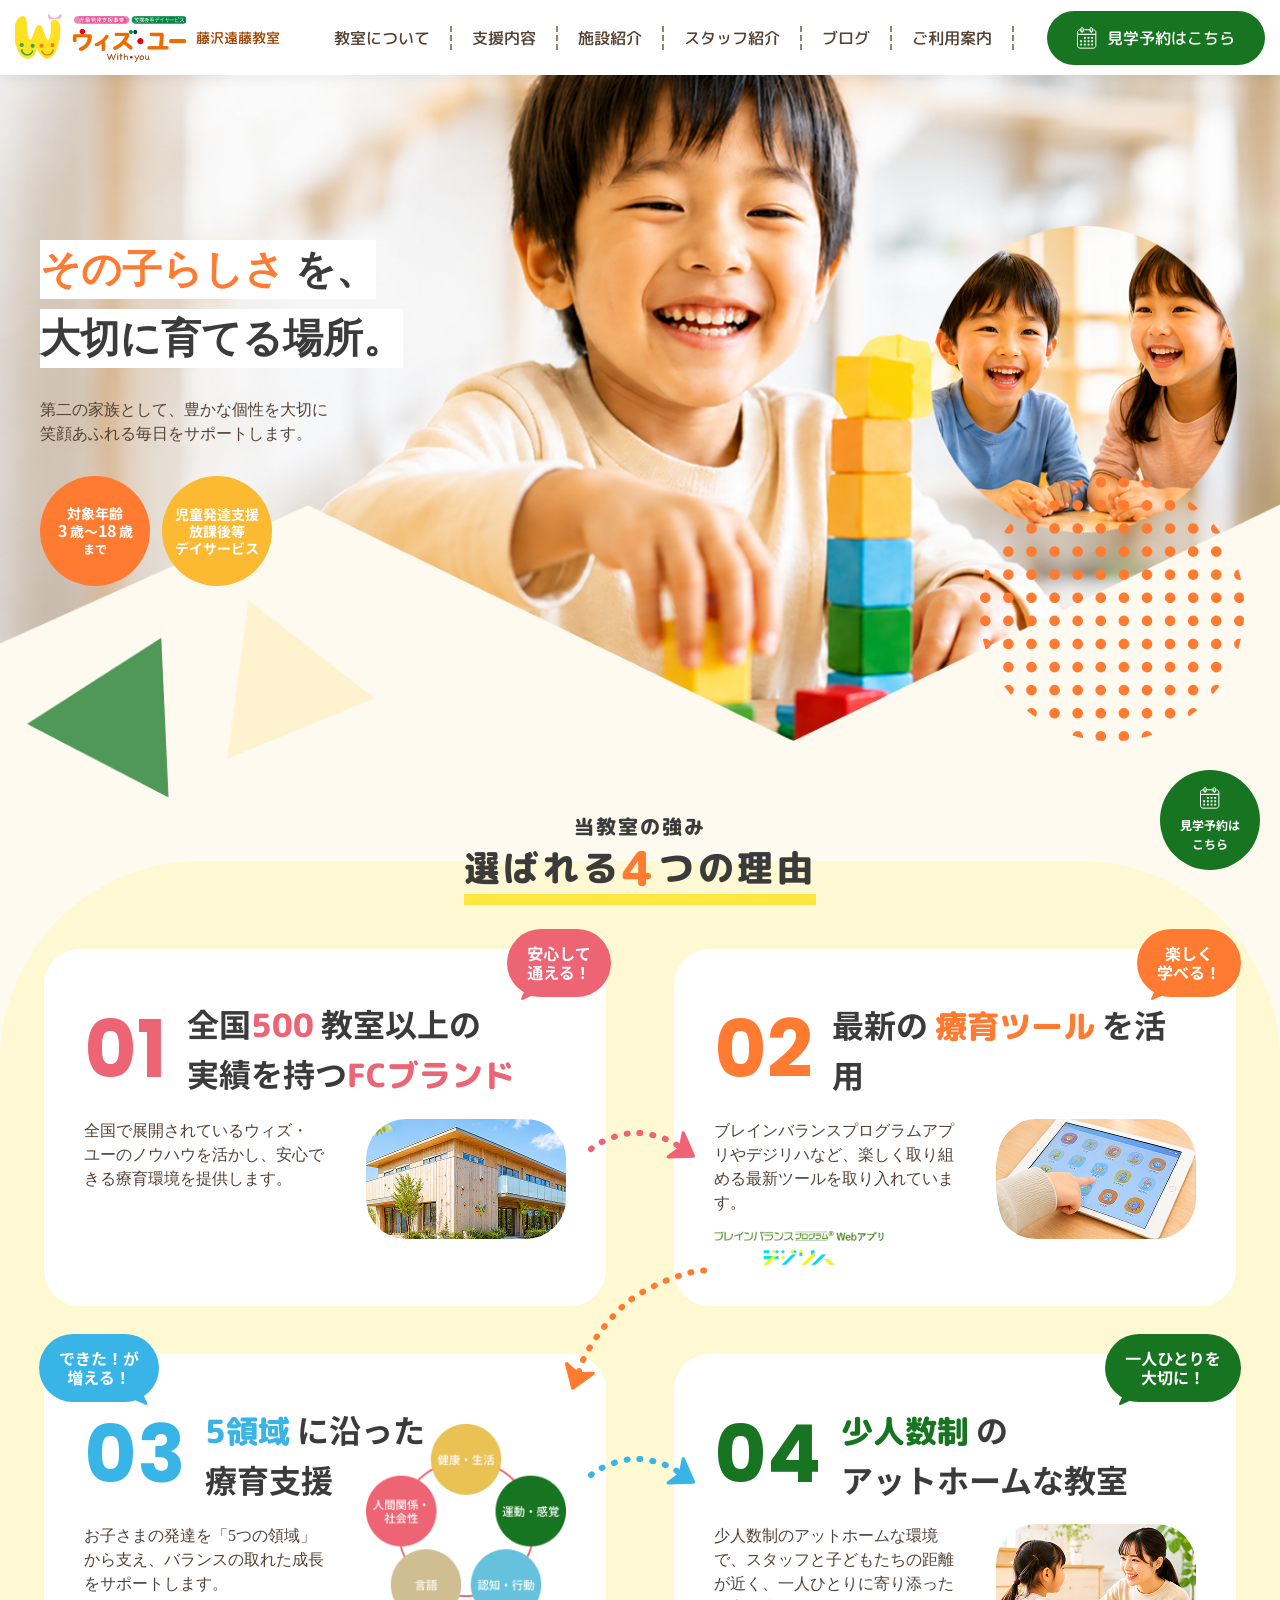
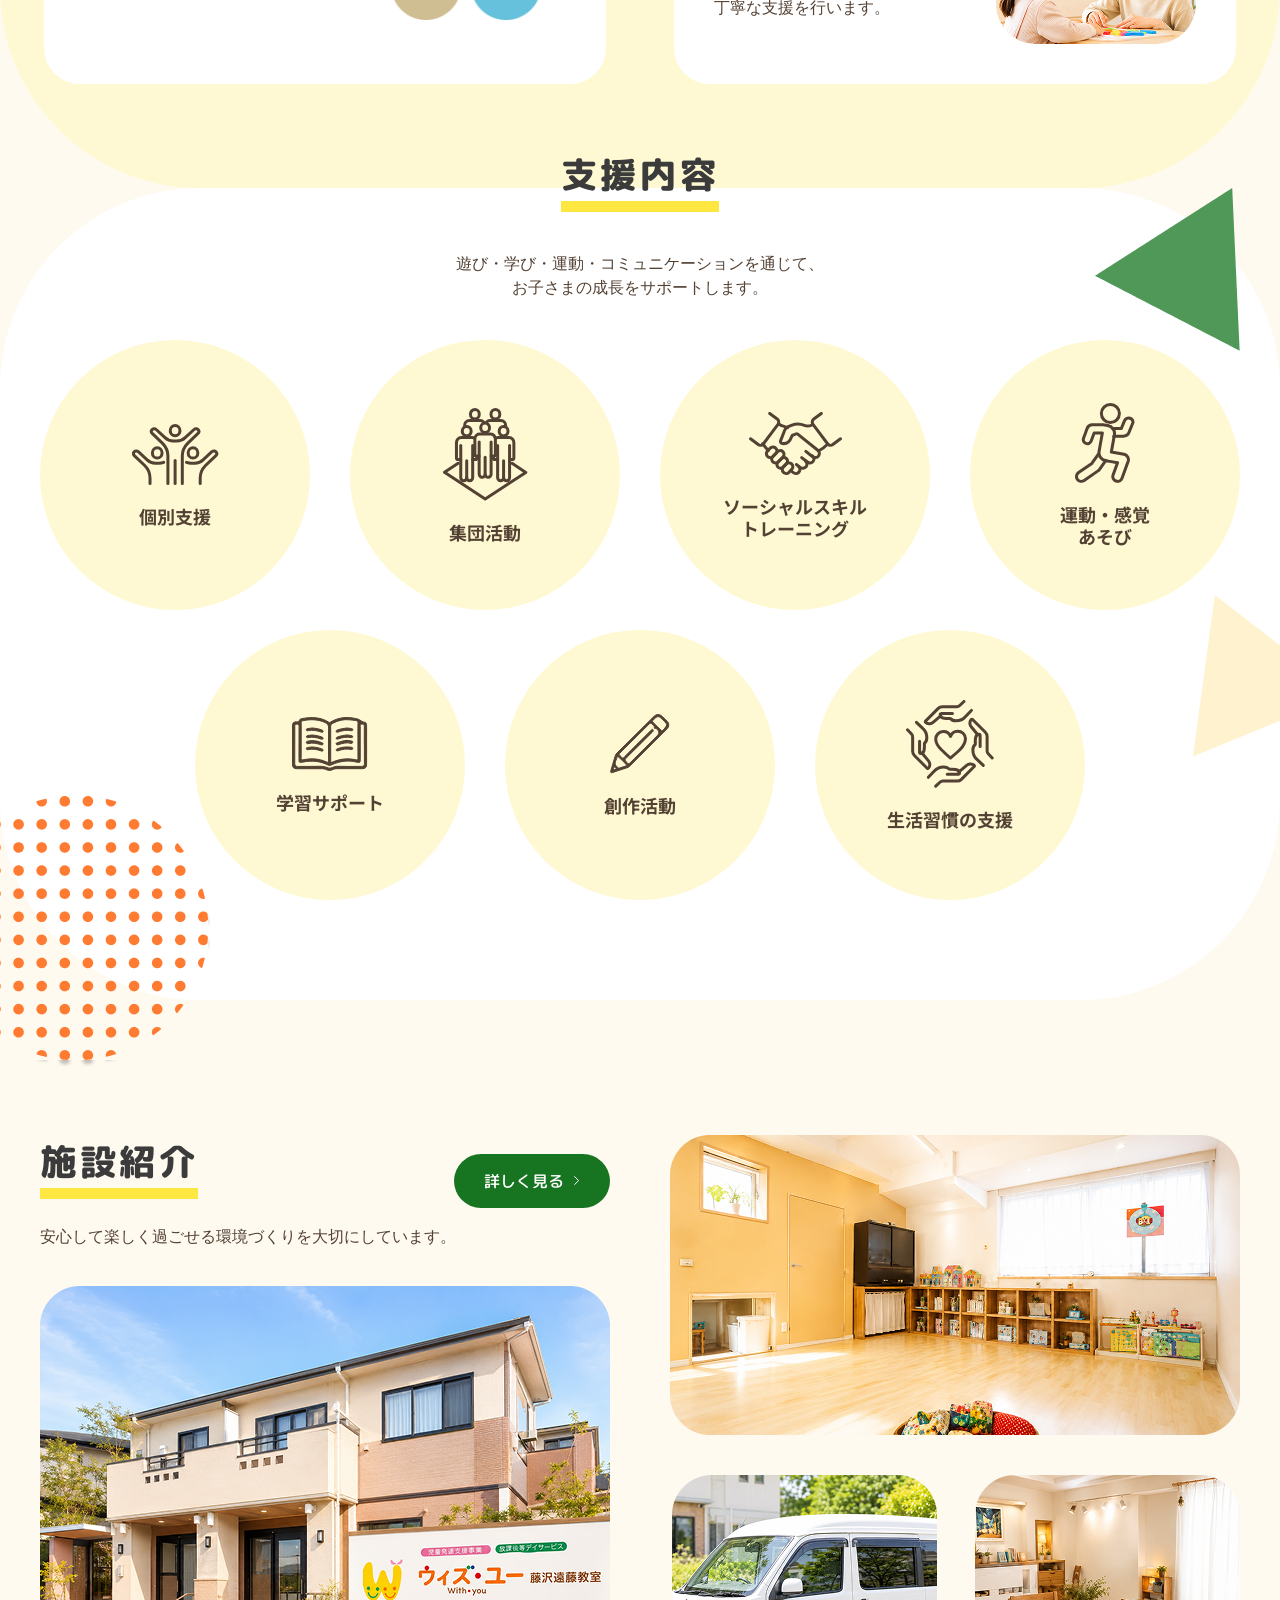
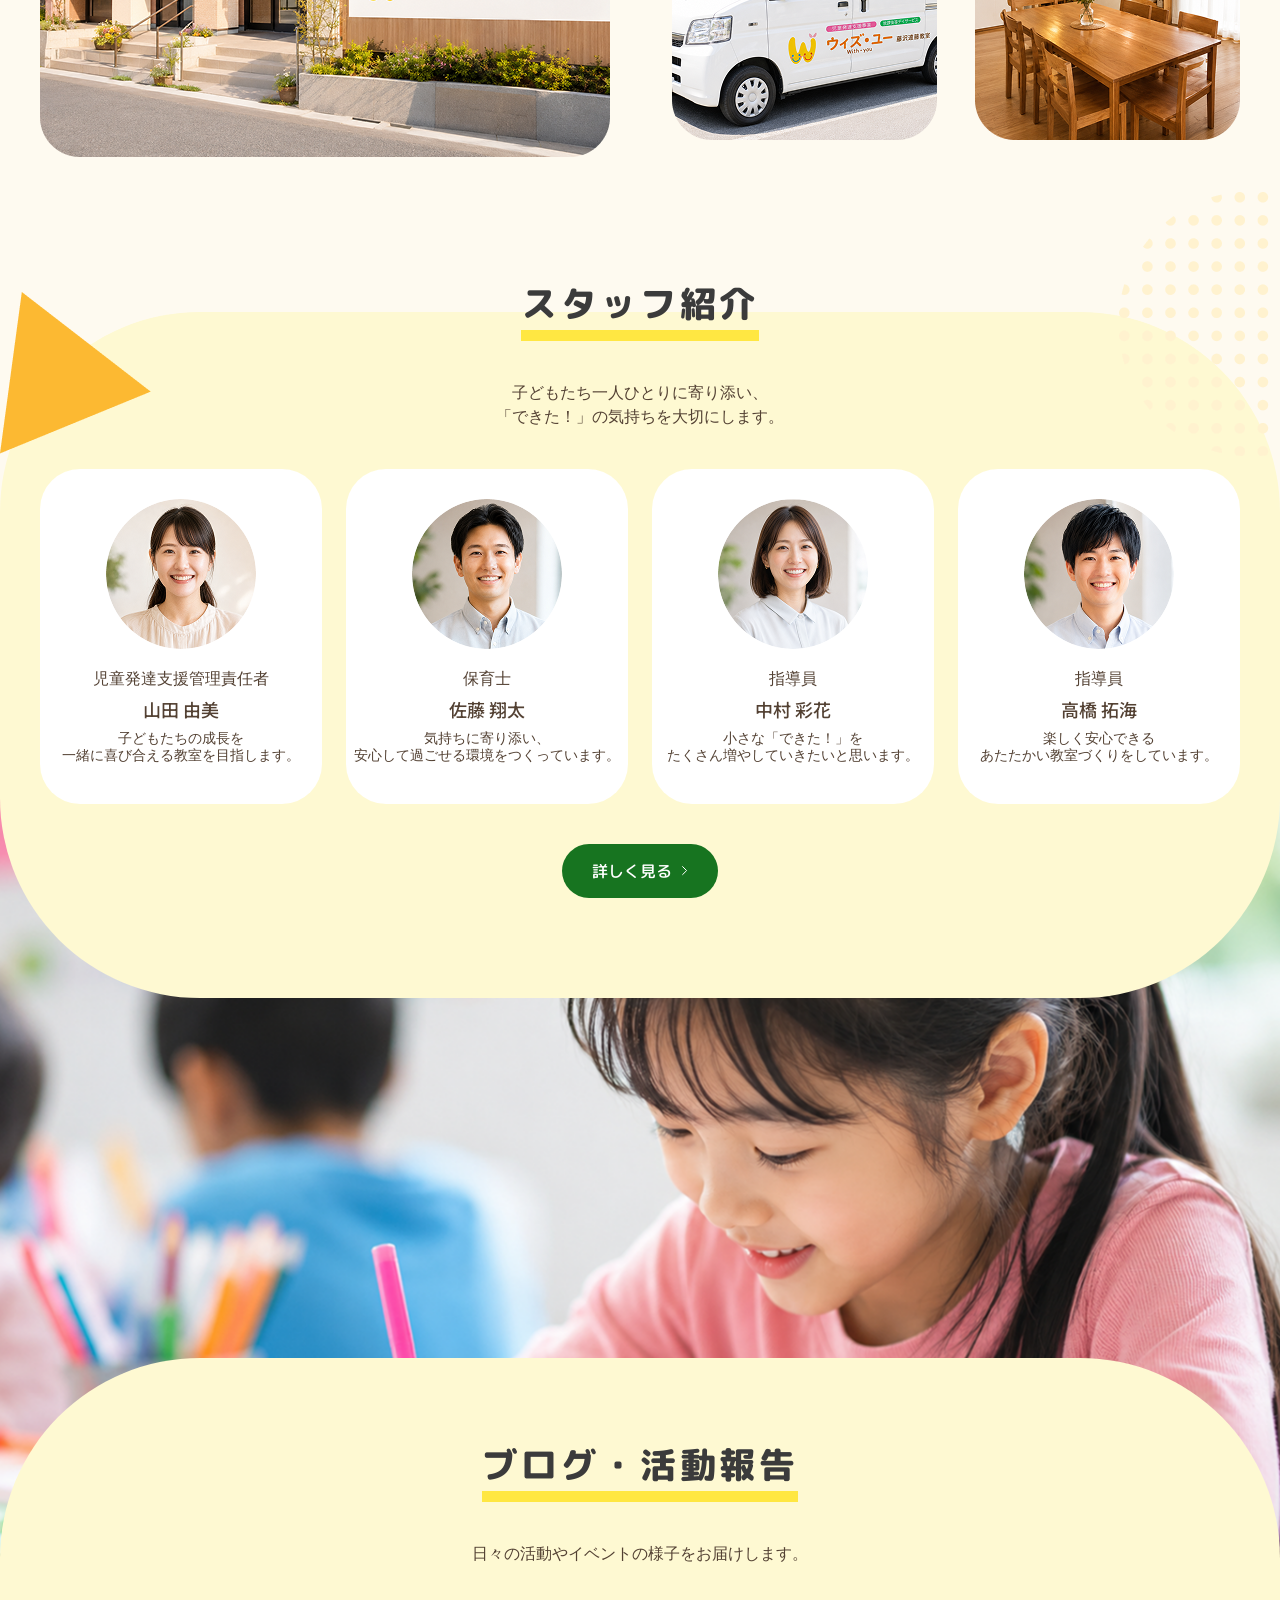
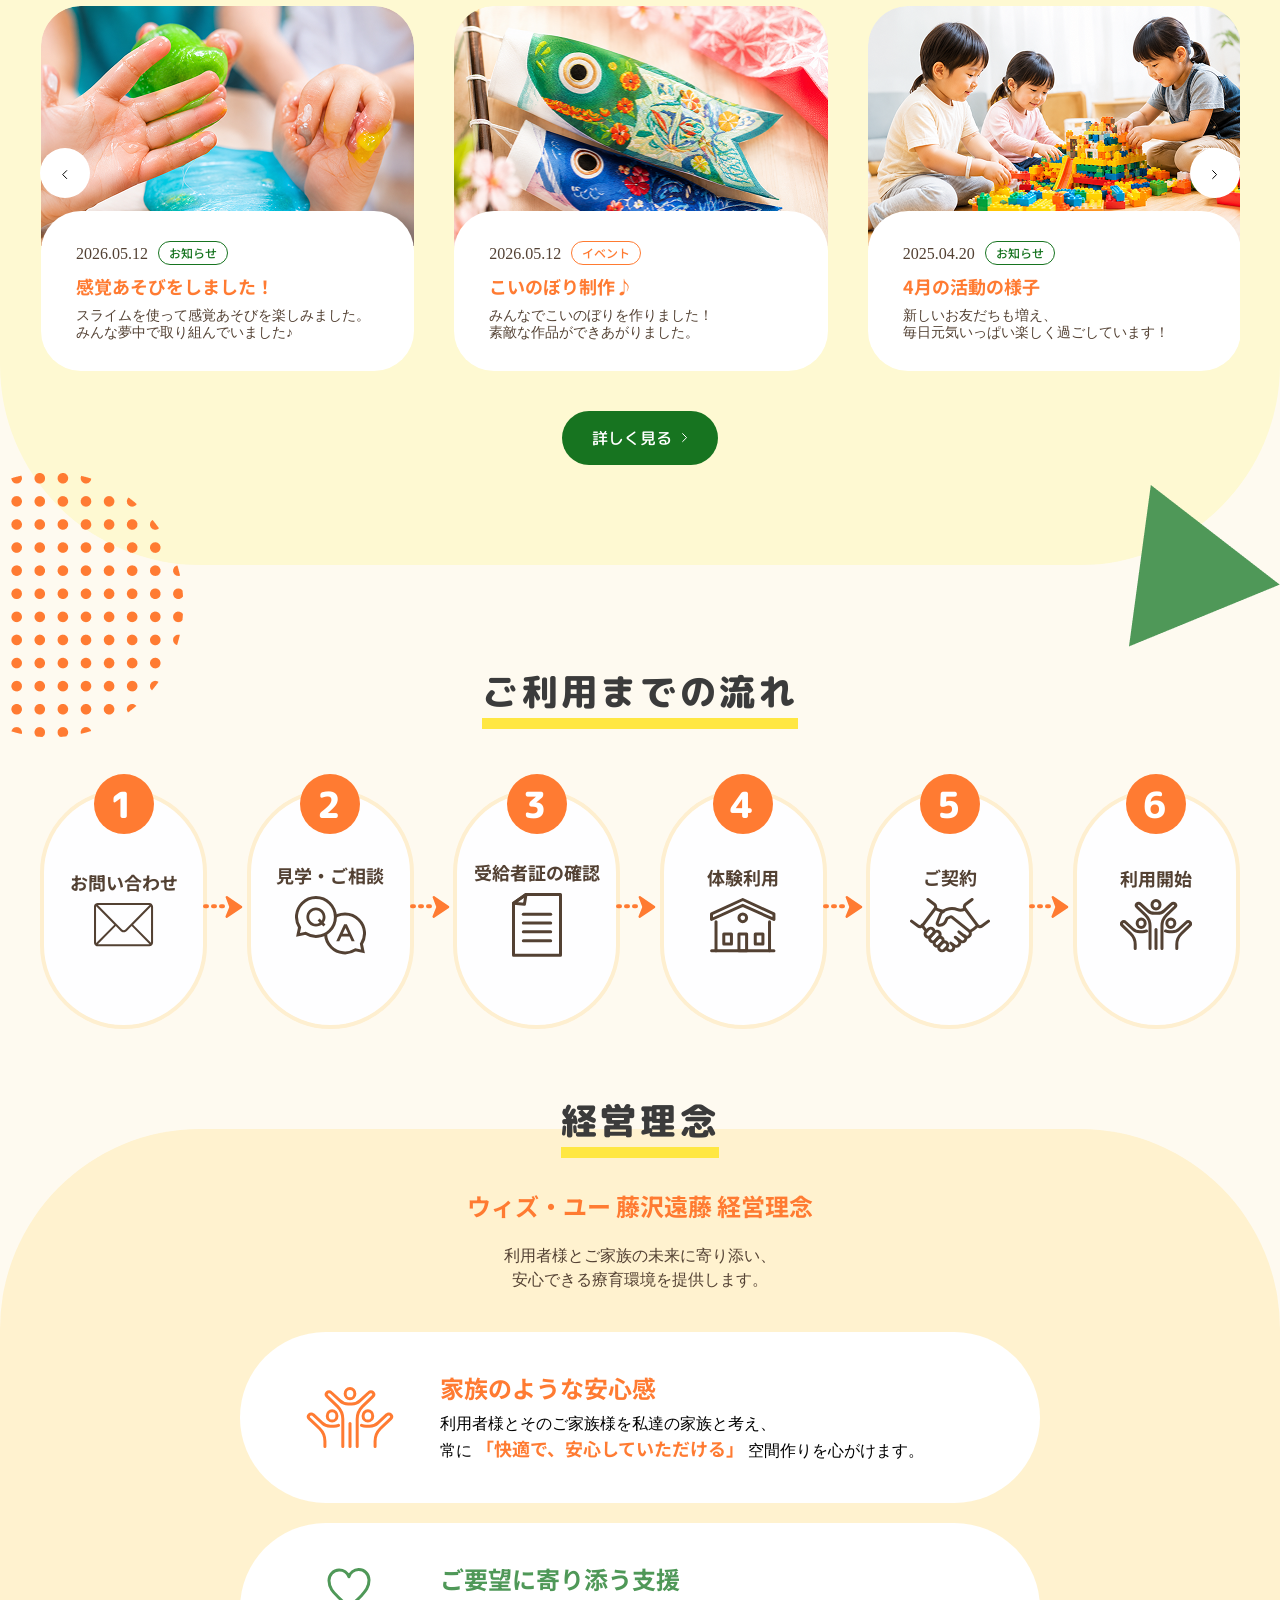
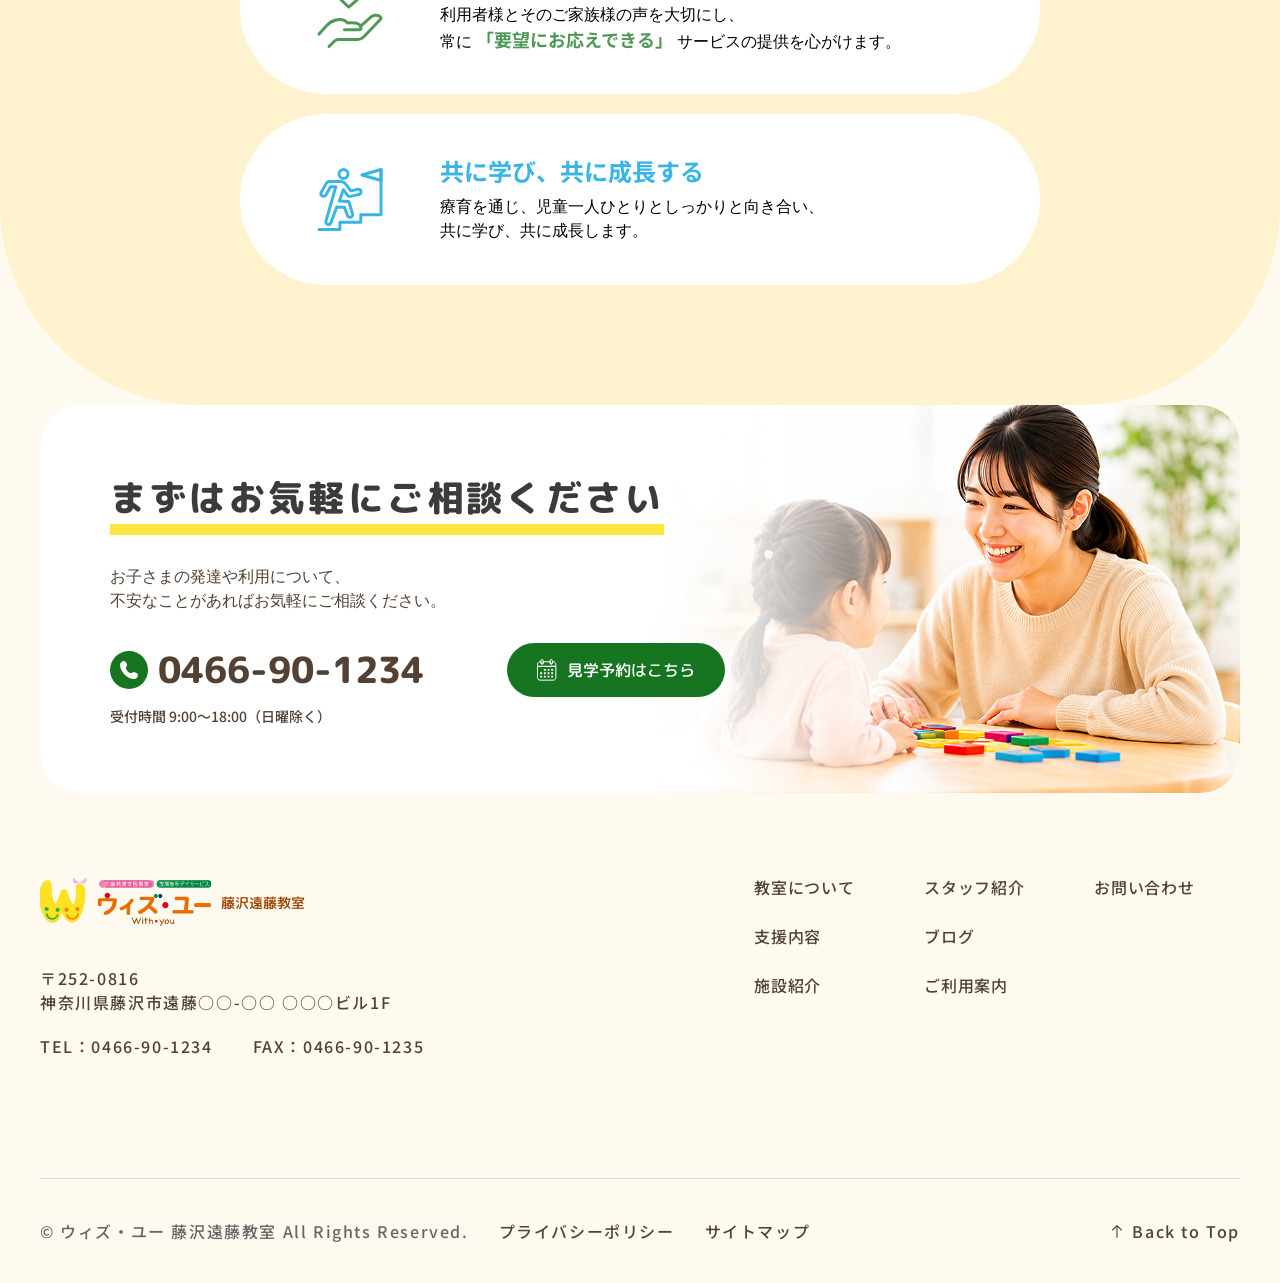
==== commit 3b883921: "fix: biz concept part style update" ====
--- a/index.html
+++ b/index.html
@@ -864,6 +864,86 @@
                                     <path d="M50.833 28.4892C53.0476 28.4892 54.8428 26.5705 54.8428 24.2036C54.8428 21.8367 53.0476 19.918 50.833 19.918C48.6185 19.918 46.8232 21.8367 46.8232 24.2036C46.8232 26.5705 48.6185 28.4892 50.833 28.4892Z" stroke="#534133" stroke-width="3" stroke-linecap="round" stroke-linejoin="round"/>
                                 </svg>
                             </div>
+                        </div>
+                    </div>
+                </div>
+            </section>
+            <section class="philosophy-section">
+                <div class="md-container">
+                    <div class="center-heading">
+                        <div class="heading">
+                            <h3>経営理念
+                        </h3>
+                            <h5>ウィズ・ユー 藤沢遠藤 経営理念
+                        </h5>
+                            <p>
+                                利用者様とご家族の未来に寄り添い、
+                            <br>安心できる療育環境を提供します。
+                        
+                            </p>
+                        </div>
+                    </div>
+                    <div class="philosophy-card">
+                        <div class="icon">
+                            <svg width="100" height="61" viewBox="0 0 100 61" fill="none" xmlns="http://www.w3.org/2000/svg">
+                                <path d="M42.8032 59.4016V32.0477C42.8032 27.2937 40.8927 22.7312 37.4796 19.3279L27.081 9.35739C26.0262 8.3045 26.0063 6.63476 27.0412 5.56592C28.1308 4.42795 29.9767 4.40136 31.1061 5.49679L39.9026 13.6328C42.1067 15.7758 45.0919 16.9775 48.2065 16.9775H51.7938C54.9083 16.9775 57.8985 15.7758 60.0977 13.6328L68.8941 5.49679C70.0235 4.39604 71.8694 4.42795 72.959 5.56592C73.9889 6.64008 73.974 8.30981 72.9192 9.35739L62.5207 19.3279C59.1076 22.7312 57.197 27.2937 57.197 32.0477V59.4016" stroke="#FF7B32" stroke-width="3" stroke-linecap="round" stroke-linejoin="round"/>
+                                <path d="M50.0024 59.4038V36.5273" stroke="#FF7B32" stroke-width="3" stroke-linecap="round" stroke-linejoin="round"/>
+                                <path d="M50.0026 11.8375C52.6735 11.8375 54.8386 9.52335 54.8386 6.66873C54.8386 3.81412 52.6735 1.5 50.0026 1.5C47.3317 1.5 45.1665 3.81412 45.1665 6.66873C45.1665 9.52335 47.3317 11.8375 50.0026 11.8375Z" stroke="#FF7B32" stroke-width="3" stroke-linecap="round" stroke-linejoin="round"/>
+                                <path d="M24.9215 59.4771V54.2605C24.9215 49.5065 23.0109 44.944 19.5978 41.5407L9.19431 31.5702C8.13953 30.5173 8.11963 28.8476 9.15451 27.7787C10.2441 26.6408 12.09 26.6142 13.2194 27.7096L22.0159 35.8456C24.22 37.9886 27.2052 39.1904 30.3198 39.1904H33.907C35.5191 39.1904 37.0963 38.8713 38.5491 38.2598" stroke="#FF7B32" stroke-width="3" stroke-linecap="round" stroke-linejoin="round"/>
+                                <path d="M32.1159 34.0484C34.7867 34.0484 36.9519 31.7343 36.9519 28.8797C36.9519 26.0251 34.7867 23.7109 32.1159 23.7109C29.445 23.7109 27.2798 26.0251 27.2798 28.8797C27.2798 31.7343 29.445 34.0484 32.1159 34.0484Z" stroke="#FF7B32" stroke-width="3" stroke-linecap="round" stroke-linejoin="round"/>
+                                <path d="M75.0832 59.4771V54.2605C75.0832 49.5065 76.9938 44.944 80.4069 41.5407L90.8054 31.5702C91.8602 30.5173 91.8801 28.8476 90.8452 27.7787C89.7556 26.6408 87.9098 26.6142 86.7804 27.7096L77.9839 35.8456C75.7798 37.9886 72.7946 39.1904 69.68 39.1904H66.0927C64.4807 39.1904 62.9035 38.8713 61.4507 38.2598" stroke="#FF7B32" stroke-width="3" stroke-linecap="round" stroke-linejoin="round"/>
+                                <path d="M67.8888 34.0484C70.5597 34.0484 72.7249 31.7343 72.7249 28.8797C72.7249 26.0251 70.5597 23.7109 67.8888 23.7109C65.2179 23.7109 63.0527 26.0251 63.0527 28.8797C63.0527 31.7343 65.2179 34.0484 67.8888 34.0484Z" stroke="#FF7B32" stroke-width="3" stroke-linecap="round" stroke-linejoin="round"/>
+                            </svg>
+                        </div>
+                        <div class="content">
+                            <h4 style="color: #FF7B32;">家族のような安心感
+                        </h4>
+                            <p>
+                                利用者様とそのご家族様を私達の家族と考え、
+                            <br>
+                                常に <span style="color: #FF7B32;">「快適で、安心していただける」</span>
+                                空間作りを心がけます。
+                        
+                            </p>
+                        </div>
+                    </div>
+                    <div class="philosophy-card">
+                        <div class="icon">
+                            <svg width="100" height="81" viewBox="0 0 100 81" fill="none" xmlns="http://www.w3.org/2000/svg">
+                                <path d="M60.2666 58.3571L70.579 49.3764C71.8364 48.2812 73.3698 47.5302 75.0106 47.3581C77.6864 47.0765 79.7182 48.1561 80.4926 49.0088C80.6459 49.173 81.3743 50.1196 80.7533 50.9958L63.5789 68.9414C62.0684 70.5216 59.9983 71.4134 57.8285 71.4134H38.5379C37.0658 71.4134 35.6551 71.9923 34.6047 73.0327L29 78.5478" stroke="#4F9858" stroke-width="3" stroke-linecap="round" stroke-linejoin="round"/>
+                                <path d="M44.4474 61.6362H59.6818C60.6311 61.5119 61.0539 60.7329 60.9946 59.9705C60.8314 57.8325 58.7176 55.4625 55.5802 55.1062C51.6196 54.6587 48.3561 54.841 47.5032 54.9073C47.3697 54.9156 47.2436 54.8493 47.162 54.7333C46.6577 54.0123 44.5587 51.4766 39.7822 51.4766C39.7822 51.4766 31.5939 51.4766 26.7803 57.5756L19 66.053" stroke="#4F9858" stroke-width="3" stroke-linecap="round" stroke-linejoin="round"/>
+                                <path d="M48.8355 38.9824H48.8203C44.6486 35.7169 41.4724 32.1877 37.6807 28.4724C33.889 24.7571 29.1854 20.7004 29.003 12.7501C28.8663 6.78534 33.3571 2.11596 39.0332 1.97634C43.5392 1.86775 47.4297 4.73764 48.919 8.82529C50.2108 4.66783 53.9721 1.61179 58.4705 1.5032C64.1467 1.36358 68.8578 5.80803 68.9946 11.7727C69.177 19.7231 64.7318 23.9426 61.0616 27.8984C57.4447 31.7922 52.8627 35.5075 48.8431 38.9669H48.8355V38.9746V38.9824Z" stroke="#4F9858" stroke-width="3" stroke-linecap="round" stroke-linejoin="round"/>
+                            </svg>
+                        </div>
+                        <div class="content">
+                            <h4 style="color: #4F9858;">ご要望に寄り添う支援
+                        </h4>
+                            <p>
+                                利用者様とそのご家族様の声を大切にし、<br>
+                                常に <span style="color: #4F9858;">「要望にお応えできる」</span>
+                                サービスの提供を心がけます。
+                        
+                            </p>
+                        </div>
+                    </div>
+                    <div class="philosophy-card">
+                        <div class="icon">
+                            <svg width="100" height="78" viewBox="0 0 100 78" fill="none" xmlns="http://www.w3.org/2000/svg">
+                                <path d="M19 68.5234H39.9003V61.1798H60.8081V53.8362H81V8.52344" stroke="#38B5E6" stroke-width="3" stroke-linecap="round" stroke-linejoin="round"/>
+                                <path d="M48 13.0234C48 15.5057 45.9895 17.5234 43.5 17.5234C41.0105 17.5234 39 15.513 39 13.0234C39 10.5339 41.0105 8.52344 43.5 8.52344C45.9895 8.52344 48 10.5339 48 13.0234Z" fill="white" stroke="white" stroke-width="3" stroke-linecap="round" stroke-linejoin="round"/>
+                                <path d="M48 13.0234C48 15.5057 45.9895 17.5234 43.5 17.5234C41.0105 17.5234 39 15.513 39 13.0234C39 10.5339 41.0105 8.52344 43.5 8.52344C45.9895 8.52344 48 10.5339 48 13.0234Z" stroke="#38B5E6" stroke-width="3" stroke-linecap="round" stroke-linejoin="round"/>
+                                <path d="M36.7363 45.976L30.9216 61.8148C30.4099 63.1807 28.8895 63.8674 27.5396 63.3524C26.1824 62.8373 25.5 61.3072 26.0118 59.9487L35.8018 25.808H30.4544L25.908 33.8991C25.4259 34.7574 24.5359 35.2426 23.6236 35.2426C23.186 35.2426 22.741 35.1306 22.3331 34.8993C21.0723 34.1827 20.6273 32.5705 21.3393 31.3016L26.6422 21.867C27.1095 21.0385 27.9772 20.5234 28.9265 20.5234H40.8154C42.677 20.5234 44.4274 21.3967 45.5473 22.8896L50.8131 29.861L57.8218 28.3383C59.3645 28.0099 60.9072 29.1221 60.9962 30.794C61.0703 32.1152 60.0617 33.2572 58.7786 33.5408L50.2865 35.377C50.1011 35.4143 49.9157 35.4367 49.7377 35.4367C48.9293 35.4367 48.1505 35.056 47.6462 34.3917L43.3223 28.622L39.3989 39.9898L48.2469 40.5421C48.7364 40.6989 49.0924 41.1019 49.2704 41.7588L52.467 52.7534C52.9417 54.1342 52.2223 55.642 50.8502 56.1197C50.5683 56.2167 50.2717 56.2689 49.9898 56.2689C48.8996 56.2689 47.8909 55.5897 47.5127 54.4925L44.3235 46.1327L36.7511 45.976H36.7363Z" stroke="#38B5E6" stroke-width="3" stroke-linecap="round" stroke-linejoin="round"/>
+                                <path d="M62 14.0199L81 8.52344V19.5234L62 14.0199Z" stroke="#38B5E6" stroke-width="3" stroke-linecap="round" stroke-linejoin="round"/>
+                            </svg>
+                        </div>
+                        <div class="content">
+                            <h4 style="color: #38B5E6;">共に学び、共に成長する
+                        </h4>
+                            <p>
+                                療育を通じ、児童一人ひとりとしっかりと向き合い、
+                            <br>共に学び、共に成長します。
+                        
+                            </p>
                         </div>
                     </div>
                 </div>
--- a/assets/css/style.css
+++ b/assets/css/style.css
@@ -394,6 +394,16 @@
     margin-bottom: 0px
 }
 
+.center-heading h5 {
+    font-family: "Noto Sans JP";
+    font-style: normal;
+    font-weight: 700;
+    font-size: 24px;
+    line-height: 150%;
+    color: #ff7b32;
+    margin-bottom: 20px
+}
+
 .center-heading h3 {
     font-family: "Rounded Mplus 1c";
     font-style: normal;
@@ -3062,3 +3072,81 @@
     text-align: center;
     color: #fff
 }
+
+.philosophy-section {
+    width: 100%;
+    min-height: 600px;
+    background: #fff2cf;
+    border-radius: 200px;
+    padding: 0px 0px 100px;
+    position: relative;
+    z-index: 1
+}
+
+.philosophy-section .center-heading .heading {
+    margin-top: -35px
+}
+
+.philosophy-section .center-heading .heading h3 {
+    margin-bottom: 30px
+}
+
+.philosophy-card {
+    width: 100%;
+    max-width: 800px;
+    display: flex;
+    margin: 0px auto;
+    flex-direction: row;
+    justify-content: center;
+    align-items: center;
+    padding: 40px 60px;
+    gap: 10px;
+    min-height: 171px;
+    background: #fff;
+    border-radius: 1000px;
+    gap: 40px;
+    cursor: pointer;
+    margin-bottom: 20px;
+    transition: transform .3s ease,box-shadow .3s ease
+}
+
+.philosophy-card:hover {
+    transform: translateY(-6px);
+    box-shadow: 0 14px 36px rgba(23,116,32,.15)
+}
+
+.philosophy-card .icon {
+    width: 100px
+}
+
+.philosophy-card .content {
+    width: calc(100% - 140px)
+}
+
+.philosophy-card .content h4 {
+    font-family: "Noto Sans JP";
+    font-style: normal;
+    font-weight: 700;
+    font-size: 24px;
+    line-height: 29px;
+    color: #000;
+    margin-bottom: 10px
+}
+
+.philosophy-card .content p {
+    font-family: "Noto Sans JP";
+    font-style: normal;
+    font-weight: 400;
+    font-size: 16px;
+    line-height: 150%;
+    color: #000;
+    margin-bottom: 0px
+}
+
+.philosophy-card .content p span {
+    font-family: "Noto Sans JP";
+    font-style: normal;
+    font-weight: 700;
+    font-size: 18px;
+    color: #000
+}
--- a/assets/css/responsive.css
+++ b/assets/css/responsive.css
@@ -997,6 +997,30 @@
         line-height: normal;
         font-size: 10px
     }
+
+    .philosophy-card {
+        flex-direction: column
+    }
+
+    .philosophy-card .content {
+        text-align: center;
+        display: flex;
+        flex-direction: column;
+        justify-content: center;
+        align-items: center
+    }
+
+    .philosophy-card .content {
+        width: 100%
+    }
+
+    .center-heading h5 {
+        font-size: 20px
+    }
+
+    .philosophy-section {
+        border-radius: 40px
+    }
 }
 
 @media screen and (min-width: 450px) {
@@ -1096,4 +1120,22 @@
     .bd-section .bd-comment-box .bd-comment-icon {
         display: none
     }
+
+    .philosophy-card {
+        height: 338px;
+        width: 338px;
+        gap: 10px
+    }
+
+    .philosophy-card .content h4 {
+        max-width: 165px
+    }
+
+    .philosophy-card {
+        padding: 20px 40px
+    }
+
+    .philosophy-section {
+        padding-bottom: 40px
+    }
 }
